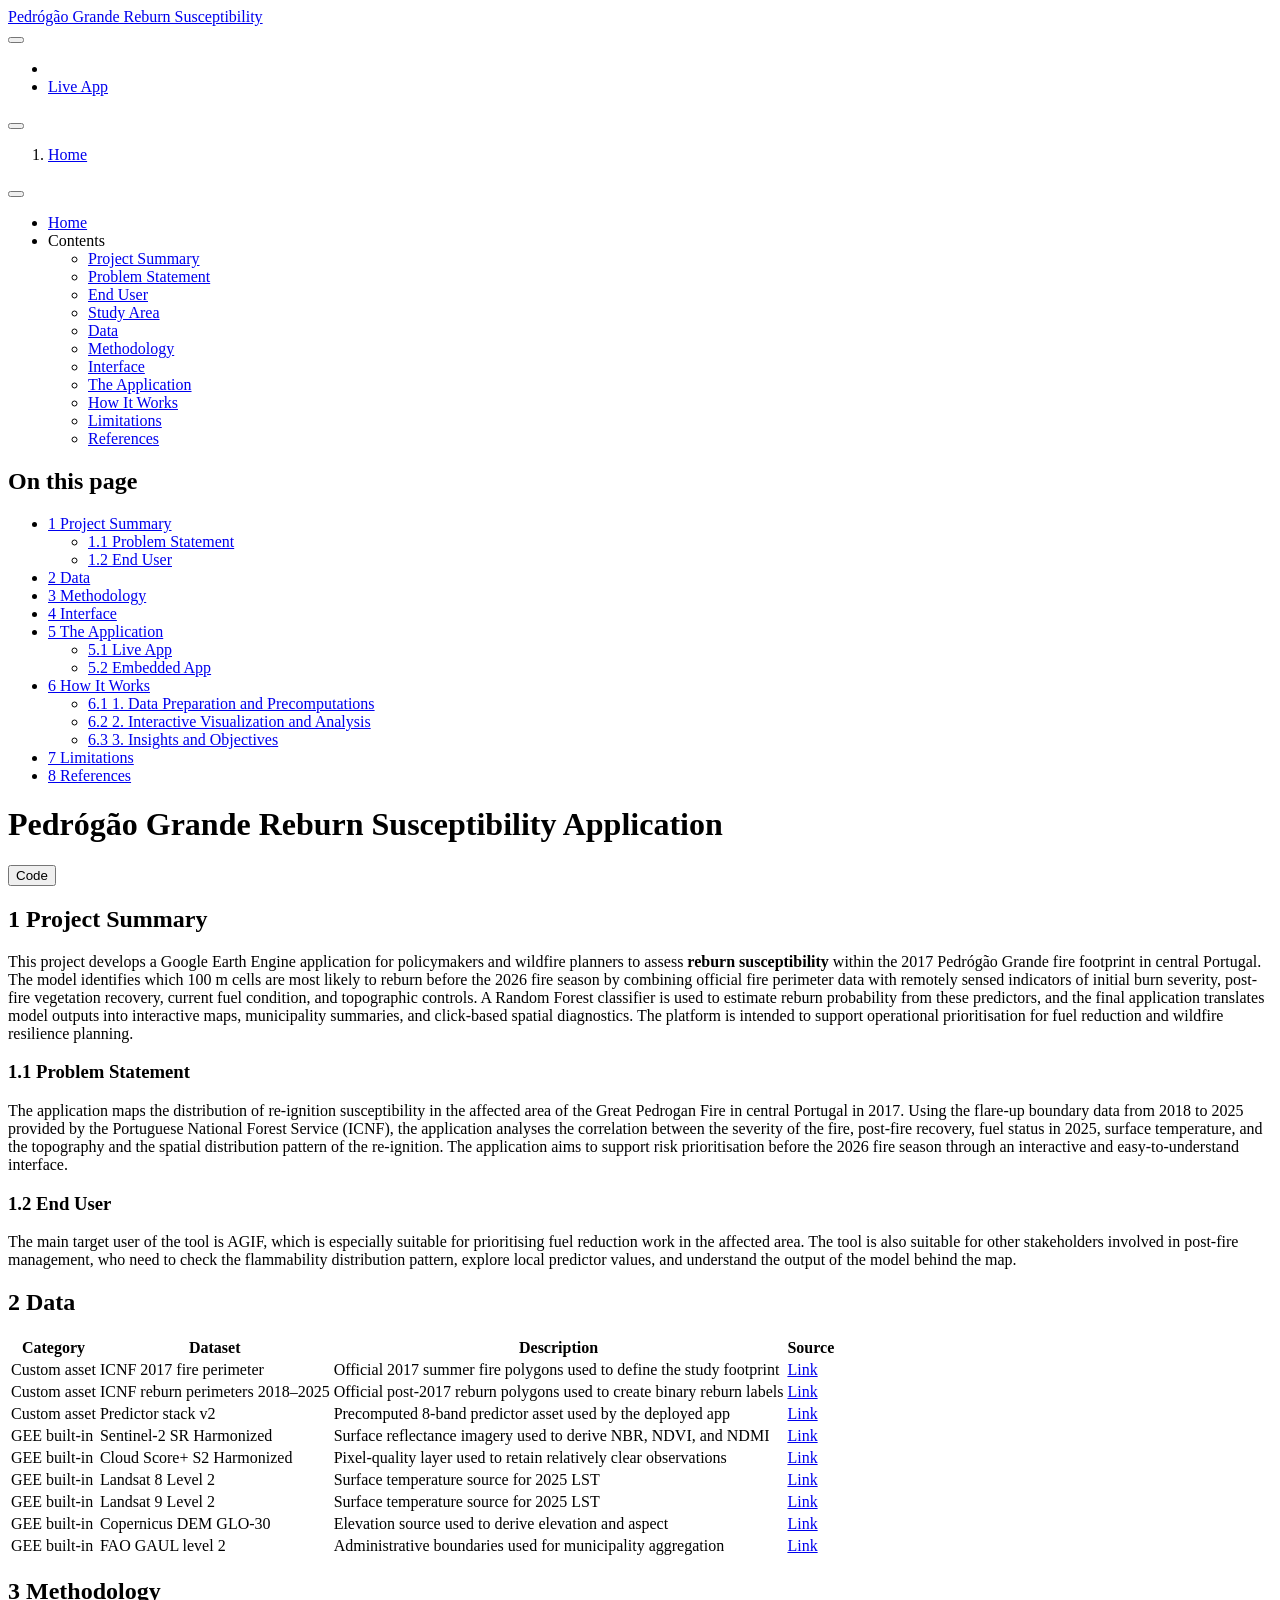
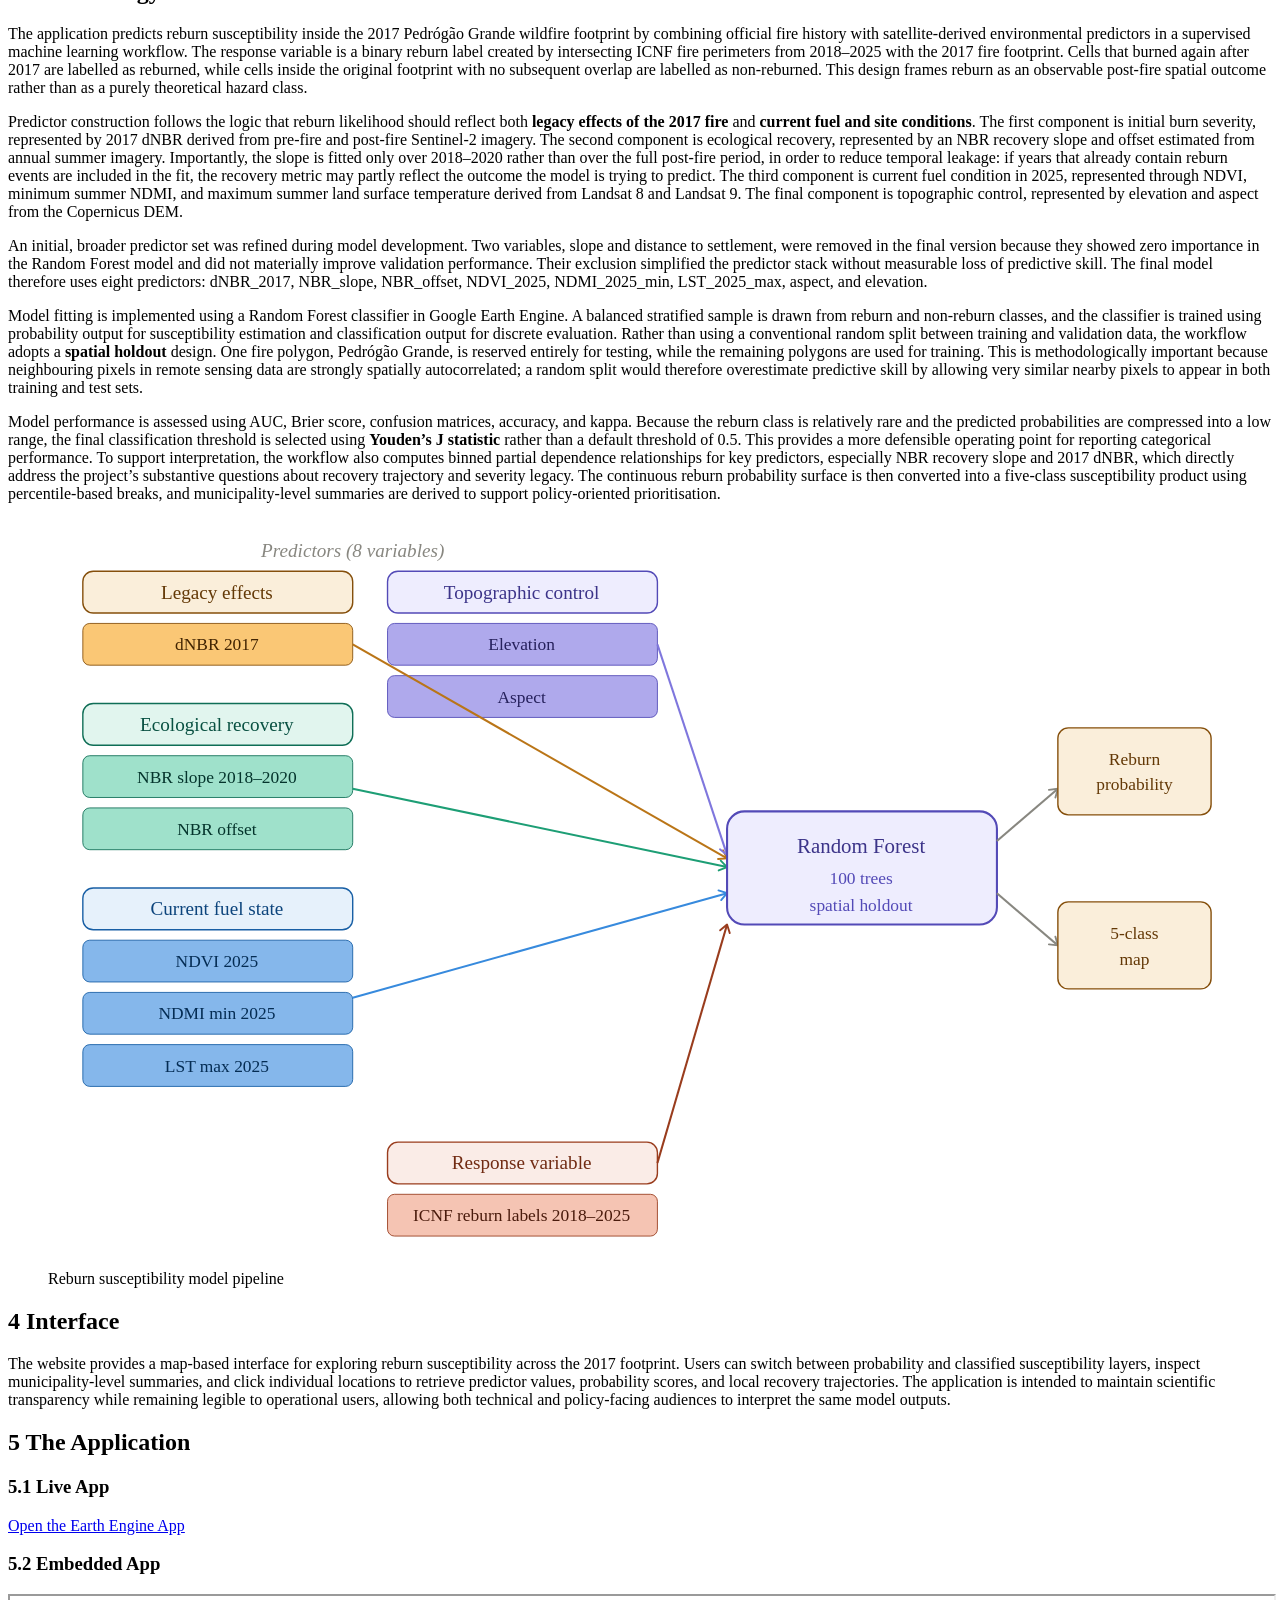
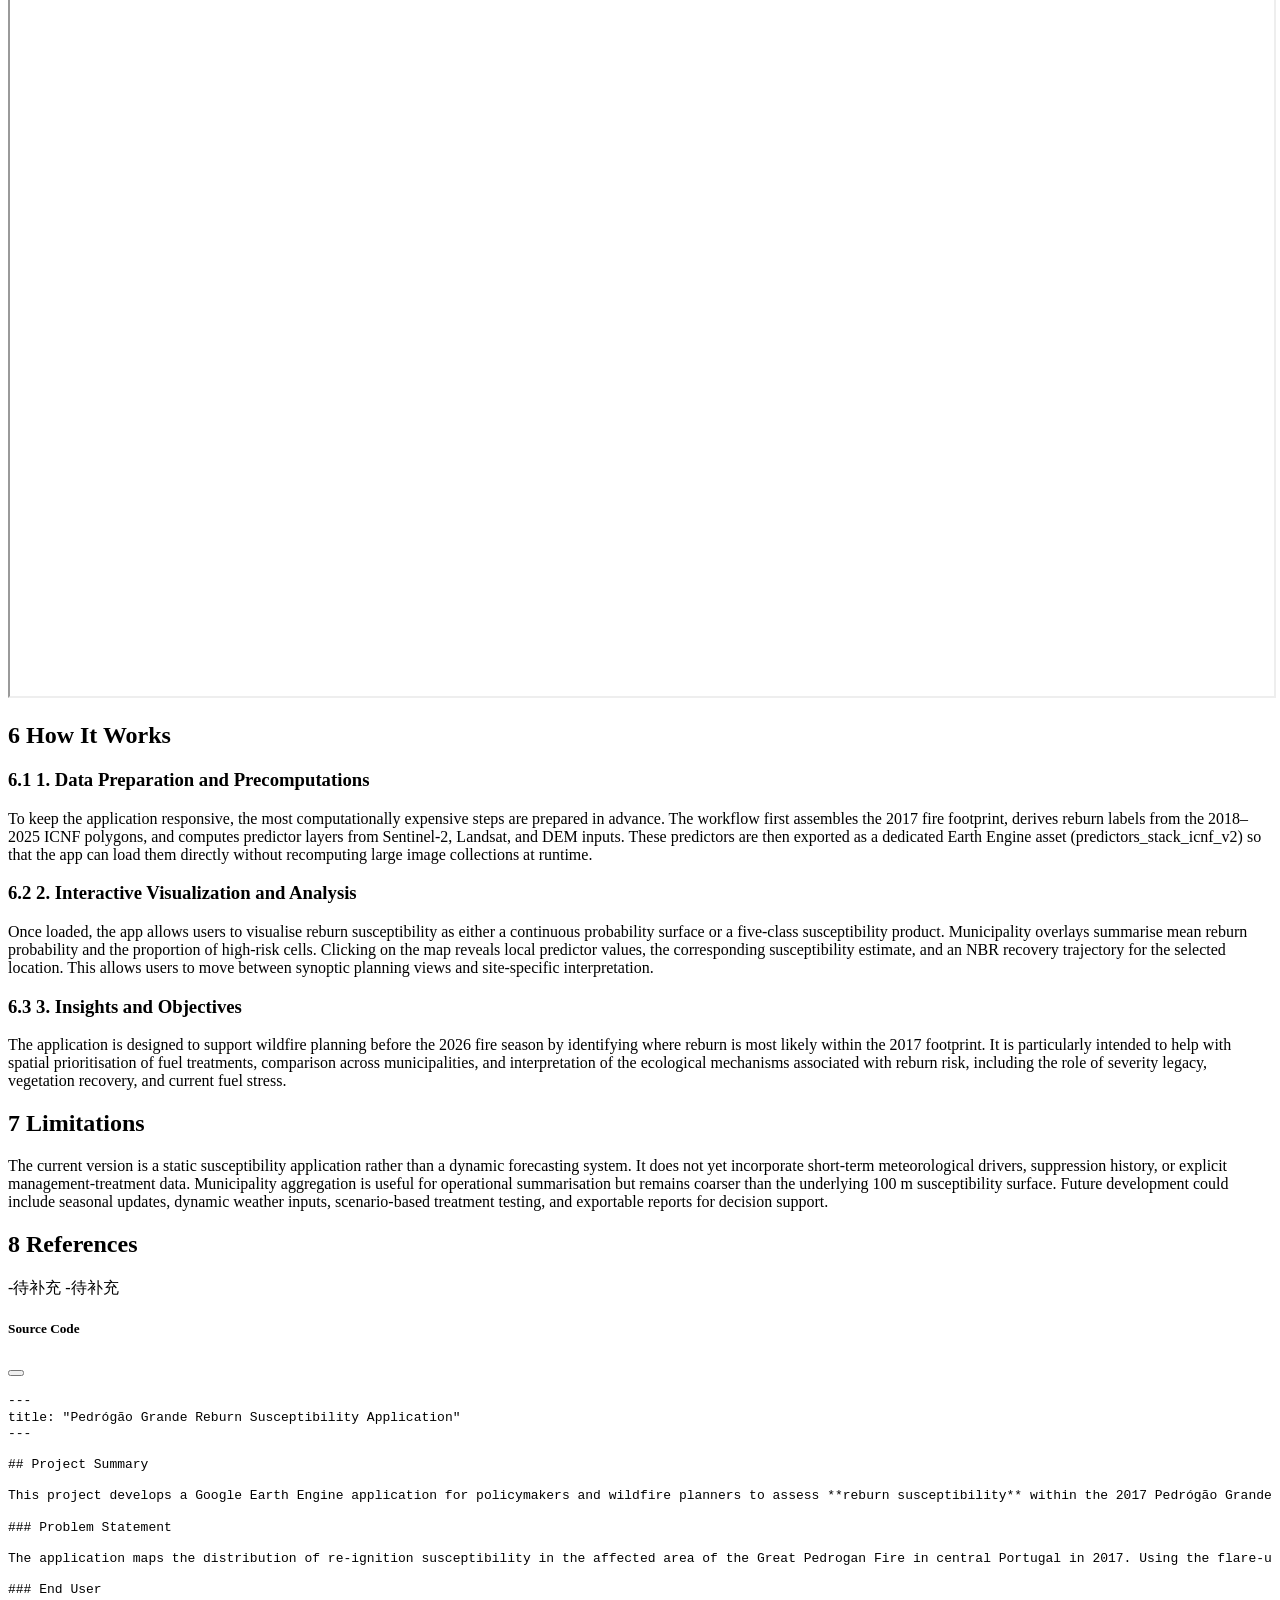
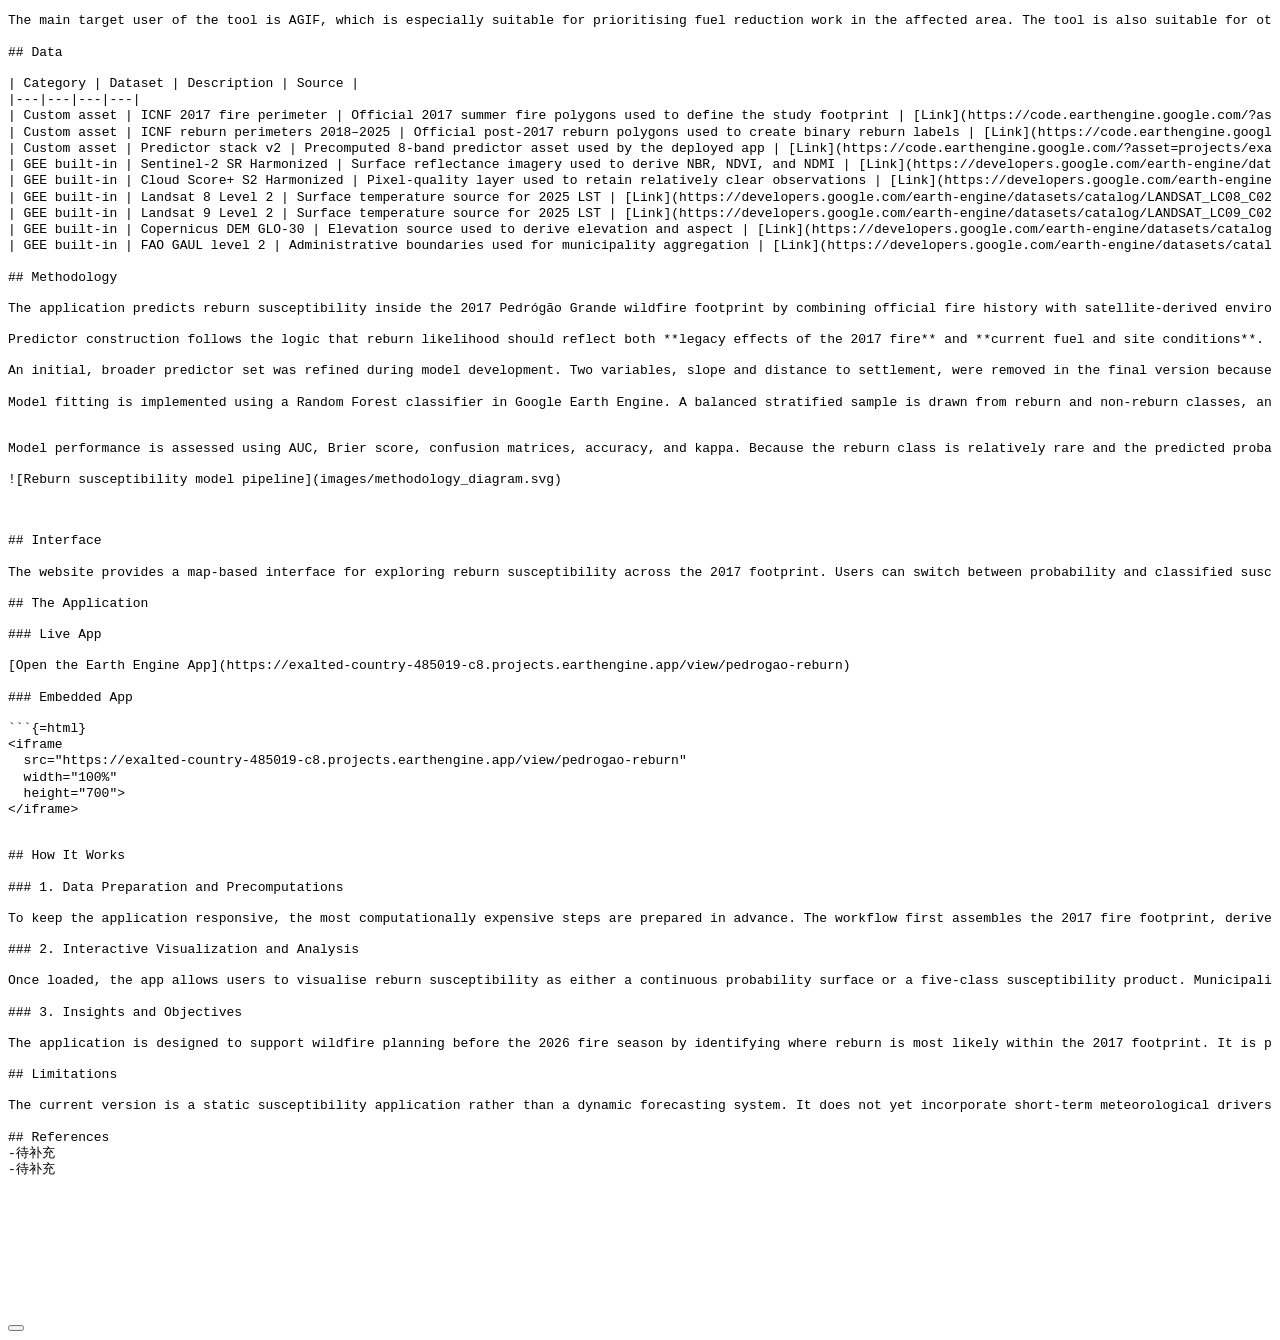
==== docs/index.html @ 5a87b7c8 "add methodology diagram" ====
<!DOCTYPE html>
<html xmlns="http://www.w3.org/1999/xhtml" lang="en" xml:lang="en"><head>

<meta charset="utf-8">
<meta name="generator" content="quarto-1.9.37">

<meta name="viewport" content="width=device-width, initial-scale=1.0, user-scalable=yes">


<title>Pedrógão Grande Reburn Susceptibility Application – Pedrógão Grande Reburn Susceptibility</title>
<style>
/* Default styles provided by pandoc.
** See https://pandoc.org/MANUAL.html#variables-for-html for config info.
*/
code{white-space: pre-wrap;}
span.smallcaps{font-variant: small-caps;}
div.columns{display: flex; gap: min(4vw, 1.5em);}
div.column{flex: auto; overflow-x: auto;}
div.hanging-indent{margin-left: 1.5em; text-indent: -1.5em;}
ul.task-list{list-style: none;}
ul.task-list li input[type="checkbox"] {
  width: 0.8em;
  margin: 0 0.8em 0.2em -1em; /* quarto-specific, see https://github.com/quarto-dev/quarto-cli/issues/4556 */ 
  vertical-align: middle;
}
/* CSS for syntax highlighting */
html { -webkit-text-size-adjust: 100%; }
pre > code.sourceCode { white-space: pre; position: relative; }
pre > code.sourceCode > span { display: inline-block; line-height: 1.25; }
pre > code.sourceCode > span:empty { height: 1.2em; }
.sourceCode { overflow: visible; }
code.sourceCode > span { color: inherit; text-decoration: inherit; }
div.sourceCode { margin: 1em 0; }
pre.sourceCode { margin: 0; }
@media screen {
div.sourceCode { overflow: auto; }
}
@media print {
pre > code.sourceCode { white-space: pre-wrap; }
pre > code.sourceCode > span { text-indent: -5em; padding-left: 5em; }
}
pre.numberSource code
  { counter-reset: source-line 0; }
pre.numberSource code > span
  { position: relative; left: -4em; counter-increment: source-line; }
pre.numberSource code > span > a:first-child::before
  { content: counter(source-line);
    position: relative; left: -1em; text-align: right; vertical-align: baseline;
    border: none; display: inline-block;
    -webkit-touch-callout: none; -webkit-user-select: none;
    -khtml-user-select: none; -moz-user-select: none;
    -ms-user-select: none; user-select: none;
    padding: 0 4px; width: 4em;
  }
pre.numberSource { margin-left: 3em;  padding-left: 4px; }
div.sourceCode
  {   }
@media screen {
pre > code.sourceCode > span > a:first-child::before { text-decoration: underline; }
}
</style>


<script src="site_libs/quarto-nav/quarto-nav.js"></script>
<script src="site_libs/quarto-nav/headroom.min.js"></script>
<script src="site_libs/clipboard/clipboard.min.js"></script>
<script src="site_libs/quarto-search/autocomplete.umd.js"></script>
<script src="site_libs/quarto-search/fuse.min.js"></script>
<script src="site_libs/quarto-search/quarto-search.js"></script>
<meta name="quarto:offset" content="./">
<link href="./favicon.png" rel="icon" type="image/png">
<script src="site_libs/quarto-html/quarto.js" type="module"></script>
<script src="site_libs/quarto-html/tabsets/tabsets.js" type="module"></script>
<script src="site_libs/quarto-html/popper.min.js"></script>
<script src="site_libs/quarto-html/tippy.umd.min.js"></script>
<script src="site_libs/quarto-html/anchor.min.js"></script>
<link href="site_libs/quarto-html/tippy.css" rel="stylesheet">
<link href="site_libs/quarto-html/quarto-syntax-highlighting-7f8f88aac4f3542376d5c11b86a4c14d.css" rel="stylesheet" class="quarto-color-scheme" id="quarto-text-highlighting-styles">
<link href="site_libs/quarto-html/quarto-syntax-highlighting-dark-d0ae9245876894da5ac7e18953ecc5cc.css" rel="stylesheet" class="quarto-color-scheme quarto-color-alternate" id="quarto-text-highlighting-styles">
<link href="site_libs/quarto-html/quarto-syntax-highlighting-7f8f88aac4f3542376d5c11b86a4c14d.css" rel="stylesheet" class="quarto-color-scheme-extra" id="quarto-text-highlighting-styles">
<script src="site_libs/bootstrap/bootstrap.min.js"></script>
<link href="site_libs/bootstrap/bootstrap-icons.css" rel="stylesheet">
<link href="site_libs/bootstrap/bootstrap-7d47cc2339f69c6c953d7d49f0772330.min.css" rel="stylesheet" append-hash="true" class="quarto-color-scheme" id="quarto-bootstrap" data-mode="light">
<link href="site_libs/bootstrap/bootstrap-dark-c14f40d5e45bb8f8ea6c5d6ee40bcddb.min.css" rel="stylesheet" append-hash="true" class="quarto-color-scheme quarto-color-alternate" id="quarto-bootstrap" data-mode="dark">
<link href="site_libs/bootstrap/bootstrap-7d47cc2339f69c6c953d7d49f0772330.min.css" rel="stylesheet" append-hash="true" class="quarto-color-scheme-extra" id="quarto-bootstrap" data-mode="light">
<script id="quarto-search-options" type="application/json">{
  "location": "navbar",
  "copy-button": false,
  "collapse-after": 3,
  "panel-placement": "end",
  "type": "overlay",
  "limit": 50,
  "keyboard-shortcut": [
    "f",
    "/",
    "s"
  ],
  "show-item-context": false,
  "language": {
    "search-no-results-text": "No results",
    "search-matching-documents-text": "matching documents",
    "search-copy-link-title": "Copy link to search",
    "search-hide-matches-text": "Hide additional matches",
    "search-more-match-text": "more match in this document",
    "search-more-matches-text": "more matches in this document",
    "search-clear-button-title": "Clear",
    "search-text-placeholder": "",
    "search-detached-cancel-button-title": "Cancel",
    "search-submit-button-title": "Submit",
    "search-label": "Search"
  }
}</script>
<style>html{ scroll-behavior: smooth; }</style>


<link rel="stylesheet" href="styles.css">
</head>

<body class="nav-sidebar docked nav-fixed quarto-light"><script id="quarto-html-before-body" type="application/javascript">
    const toggleBodyColorMode = (bsSheetEl) => {
      const mode = bsSheetEl.getAttribute("data-mode");
      const bodyEl = window.document.querySelector("body");
      if (mode === "dark") {
        bodyEl.classList.add("quarto-dark");
        bodyEl.classList.remove("quarto-light");
      } else {
        bodyEl.classList.add("quarto-light");
        bodyEl.classList.remove("quarto-dark");
      }
    }
    const toggleBodyColorPrimary = () => {
      const bsSheetEl = window.document.querySelector("link#quarto-bootstrap:not([rel=disabled-stylesheet])");
      if (bsSheetEl) {
        toggleBodyColorMode(bsSheetEl);
      }
    }
    const setColorSchemeToggle = (alternate) => {
      const toggles = window.document.querySelectorAll('.quarto-color-scheme-toggle');
      for (let i=0; i < toggles.length; i++) {
        const toggle = toggles[i];
        if (toggle) {
          if (alternate) {
            toggle.classList.add("alternate");
          } else {
            toggle.classList.remove("alternate");
          }
        }
      }
    };
    const toggleColorMode = (alternate) => {
      // Switch the stylesheets
      const primaryStylesheets = window.document.querySelectorAll('link.quarto-color-scheme:not(.quarto-color-alternate)');
      const alternateStylesheets = window.document.querySelectorAll('link.quarto-color-scheme.quarto-color-alternate');
      manageTransitions('#quarto-margin-sidebar .nav-link', false);
      if (alternate) {
        // note: dark is layered on light, we don't disable primary!
        enableStylesheet(alternateStylesheets);
        for (const sheetNode of alternateStylesheets) {
          if (sheetNode.id === "quarto-bootstrap") {
            toggleBodyColorMode(sheetNode);
          }
        }
      } else {
        disableStylesheet(alternateStylesheets);
        enableStylesheet(primaryStylesheets)
        toggleBodyColorPrimary();
      }
      manageTransitions('#quarto-margin-sidebar .nav-link', true);
      // Switch the toggles
      setColorSchemeToggle(alternate)
      // Hack to workaround the fact that safari doesn't
      // properly recolor the scrollbar when toggling (#1455)
      if (navigator.userAgent.indexOf('Safari') > 0 && navigator.userAgent.indexOf('Chrome') == -1) {
        manageTransitions("body", false);
        window.scrollTo(0, 1);
        setTimeout(() => {
          window.scrollTo(0, 0);
          manageTransitions("body", true);
        }, 40);
      }
    }
    const disableStylesheet = (stylesheets) => {
      for (let i=0; i < stylesheets.length; i++) {
        const stylesheet = stylesheets[i];
        stylesheet.rel = 'disabled-stylesheet';
      }
    }
    const enableStylesheet = (stylesheets) => {
      for (let i=0; i < stylesheets.length; i++) {
        const stylesheet = stylesheets[i];
        if(stylesheet.rel !== 'stylesheet') { // for Chrome, which will still FOUC without this check
          stylesheet.rel = 'stylesheet';
        }
      }
    }
    const manageTransitions = (selector, allowTransitions) => {
      const els = window.document.querySelectorAll(selector);
      for (let i=0; i < els.length; i++) {
        const el = els[i];
        if (allowTransitions) {
          el.classList.remove('notransition');
        } else {
          el.classList.add('notransition');
        }
      }
    }
    const isFileUrl = () => {
      return window.location.protocol === 'file:';
    }
    const hasAlternateSentinel = () => {
      let styleSentinel = getColorSchemeSentinel();
      if (styleSentinel !== null) {
        return styleSentinel === "alternate";
      } else {
        return false;
      }
    }
    const setStyleSentinel = (alternate) => {
      const value = alternate ? "alternate" : "default";
      if (!isFileUrl()) {
        window.localStorage.setItem("quarto-color-scheme", value);
      } else {
        localAlternateSentinel = value;
      }
    }
    const getColorSchemeSentinel = () => {
      if (!isFileUrl()) {
        const storageValue = window.localStorage.getItem("quarto-color-scheme");
        return storageValue != null ? storageValue : localAlternateSentinel;
      } else {
        return localAlternateSentinel;
      }
    }
    const toggleGiscusIfUsed = (isAlternate, darkModeDefault) => {
      const baseTheme = document.querySelector('#giscus-base-theme')?.value ?? 'light';
      const alternateTheme = document.querySelector('#giscus-alt-theme')?.value ?? 'dark';
      let newTheme = '';
      if(authorPrefersDark) {
        newTheme = isAlternate ? baseTheme : alternateTheme;
      } else {
        newTheme = isAlternate ? alternateTheme : baseTheme;
      }
      const changeGiscusTheme = () => {
        // From: https://github.com/giscus/giscus/issues/336
        const sendMessage = (message) => {
          const iframe = document.querySelector('iframe.giscus-frame');
          if (!iframe) return;
          iframe.contentWindow.postMessage({ giscus: message }, 'https://giscus.app');
        }
        sendMessage({
          setConfig: {
            theme: newTheme
          }
        });
      }
      const isGiscussLoaded = window.document.querySelector('iframe.giscus-frame') !== null;
      if (isGiscussLoaded) {
        changeGiscusTheme();
      }
    };
    const authorPrefersDark = false;
    const darkModeDefault = authorPrefersDark;
      document.querySelector('link#quarto-text-highlighting-styles.quarto-color-scheme-extra').rel = 'disabled-stylesheet';
      document.querySelector('link#quarto-bootstrap.quarto-color-scheme-extra').rel = 'disabled-stylesheet';
    let localAlternateSentinel = darkModeDefault ? 'alternate' : 'default';
    // Dark / light mode switch
    window.quartoToggleColorScheme = () => {
      // Read the current dark / light value
      let toAlternate = !hasAlternateSentinel();
      toggleColorMode(toAlternate);
      setStyleSentinel(toAlternate);
      toggleGiscusIfUsed(toAlternate, darkModeDefault);
      window.dispatchEvent(new Event('resize'));
    };
    // Switch to dark mode if need be
    if (hasAlternateSentinel()) {
      toggleColorMode(true);
    } else {
      toggleColorMode(false);
    }
  </script>

<div id="quarto-search-results"></div>
  <header id="quarto-header" class="headroom fixed-top">
    <nav class="navbar navbar-expand-lg " data-bs-theme="dark">
      <div class="navbar-container container-fluid">
      <div class="navbar-brand-container mx-auto">
    <a class="navbar-brand" href="./index.html">
    <span class="navbar-title">Pedrógão Grande Reburn Susceptibility</span>
    </a>
  </div>
            <div id="quarto-search" class="" title="Search"></div>
          <button class="navbar-toggler" type="button" data-bs-toggle="collapse" data-bs-target="#navbarCollapse" aria-controls="navbarCollapse" role="menu" aria-expanded="false" aria-label="Toggle navigation" onclick="if (window.quartoToggleHeadroom) { window.quartoToggleHeadroom(); }">
  <span class="navbar-toggler-icon"></span>
</button>
          <div class="collapse navbar-collapse" id="navbarCollapse">
            <ul class="navbar-nav navbar-nav-scroll ms-auto">
  <li class="nav-item compact">
    <a class="nav-link" href="https://github.com/"> <i class="bi bi-github" role="img">
</i> 
<span class="menu-text"></span></a>
  </li>  
  <li class="nav-item">
    <a class="nav-link" href="https://exalted-country-485019-c8.projects.earthengine.app/view/pedrogao-reburn"> 
<span class="menu-text">Live App</span></a>
  </li>  
</ul>
          </div> <!-- /navcollapse -->
            <div class="quarto-navbar-tools">
  <a href="" class="quarto-color-scheme-toggle quarto-navigation-tool  px-1" onclick="window.quartoToggleColorScheme(); return false;" title="Toggle dark mode"><i class="bi"></i></a>
</div>
      </div> <!-- /container-fluid -->
    </nav>
  <nav class="quarto-secondary-nav">
    <div class="container-fluid d-flex">
      <button type="button" class="quarto-btn-toggle btn" data-bs-toggle="collapse" role="button" data-bs-target=".quarto-sidebar-collapse-item" aria-controls="quarto-sidebar" aria-expanded="false" aria-label="Toggle sidebar navigation" onclick="if (window.quartoToggleHeadroom) { window.quartoToggleHeadroom(); }">
        <i class="bi bi-layout-text-sidebar-reverse"></i>
      </button>
        <nav class="quarto-page-breadcrumbs" aria-label="breadcrumb"><ol class="breadcrumb"><li class="breadcrumb-item"><a href="./index.html">Home</a></li></ol></nav>
        <a class="flex-grow-1" role="navigation" data-bs-toggle="collapse" data-bs-target=".quarto-sidebar-collapse-item" aria-controls="quarto-sidebar" aria-expanded="false" aria-label="Toggle sidebar navigation" onclick="if (window.quartoToggleHeadroom) { window.quartoToggleHeadroom(); }">      
        </a>
      <button type="button" class="btn quarto-search-button" aria-label="Search" onclick="window.quartoOpenSearch();">
        <i class="bi bi-search"></i>
      </button>
    </div>
  </nav>
</header>
<!-- content -->
<div id="quarto-content" class="quarto-container page-columns page-rows-contents page-layout-full page-navbar">
<!-- sidebar -->
  <nav id="quarto-sidebar" class="sidebar collapse collapse-horizontal quarto-sidebar-collapse-item sidebar-navigation docked overflow-auto">
        <div class="mt-2 flex-shrink-0 align-items-center">
        <div class="sidebar-search">
        <div id="quarto-search" class="" title="Search"></div>
        </div>
        </div>
    <div class="sidebar-menu-container"> 
    <ul class="list-unstyled mt-1">
        <li class="sidebar-item">
  <div class="sidebar-item-container"> 
  <a href="./index.html" class="sidebar-item-text sidebar-link active">
 <span class="menu-text">Home</span></a>
  </div>
</li>
        <li class="sidebar-item sidebar-item-section">
      <div class="sidebar-item-container"> 
            <a class="sidebar-item-text sidebar-link text-start" data-bs-toggle="collapse" data-bs-target="#quarto-sidebar-section-1" role="navigation" aria-expanded="true">
 <span class="menu-text">Contents</span></a>
          <a class="sidebar-item-toggle text-start" data-bs-toggle="collapse" data-bs-target="#quarto-sidebar-section-1" role="navigation" aria-expanded="true" aria-label="Toggle section">
            <i class="bi bi-chevron-right ms-2"></i>
          </a> 
      </div>
      <ul id="quarto-sidebar-section-1" class="collapse list-unstyled sidebar-section depth1 show">  
          <li class="sidebar-item">
  <div class="sidebar-item-container"> 
  <a href="./index.html#project-summary" class="sidebar-item-text sidebar-link">
 <span class="menu-text">Project Summary</span></a>
  </div>
</li>
          <li class="sidebar-item">
  <div class="sidebar-item-container"> 
  <a href="./index.html#problem-statement" class="sidebar-item-text sidebar-link">
 <span class="menu-text">Problem Statement</span></a>
  </div>
</li>
          <li class="sidebar-item">
  <div class="sidebar-item-container"> 
  <a href="./index.html#end-user" class="sidebar-item-text sidebar-link">
 <span class="menu-text">End User</span></a>
  </div>
</li>
          <li class="sidebar-item">
  <div class="sidebar-item-container"> 
  <a href="./index.html#study-area" class="sidebar-item-text sidebar-link">
 <span class="menu-text">Study Area</span></a>
  </div>
</li>
          <li class="sidebar-item">
  <div class="sidebar-item-container"> 
  <a href="./index.html#data" class="sidebar-item-text sidebar-link">
 <span class="menu-text">Data</span></a>
  </div>
</li>
          <li class="sidebar-item">
  <div class="sidebar-item-container"> 
  <a href="./index.html#methodology" class="sidebar-item-text sidebar-link">
 <span class="menu-text">Methodology</span></a>
  </div>
</li>
          <li class="sidebar-item">
  <div class="sidebar-item-container"> 
  <a href="./index.html#interface" class="sidebar-item-text sidebar-link">
 <span class="menu-text">Interface</span></a>
  </div>
</li>
          <li class="sidebar-item">
  <div class="sidebar-item-container"> 
  <a href="./index.html#the-application" class="sidebar-item-text sidebar-link">
 <span class="menu-text">The Application</span></a>
  </div>
</li>
          <li class="sidebar-item">
  <div class="sidebar-item-container"> 
  <a href="./index.html#how-it-works" class="sidebar-item-text sidebar-link">
 <span class="menu-text">How It Works</span></a>
  </div>
</li>
          <li class="sidebar-item">
  <div class="sidebar-item-container"> 
  <a href="./index.html#limitations-and-future-development" class="sidebar-item-text sidebar-link">
 <span class="menu-text">Limitations</span></a>
  </div>
</li>
          <li class="sidebar-item">
  <div class="sidebar-item-container"> 
  <a href="./index.html#references" class="sidebar-item-text sidebar-link">
 <span class="menu-text">References</span></a>
  </div>
</li>
      </ul>
  </li>
    </ul>
    </div>
</nav>
<div id="quarto-sidebar-glass" class="quarto-sidebar-collapse-item" data-bs-toggle="collapse" data-bs-target=".quarto-sidebar-collapse-item"></div>
<!-- margin-sidebar -->
    <div id="quarto-margin-sidebar" class="sidebar margin-sidebar">
        <nav id="TOC" role="doc-toc" class="toc-active">
    <h2 id="toc-title">On this page</h2>
   
  <ul>
  <li><a href="#project-summary" id="toc-project-summary" class="nav-link active" data-scroll-target="#project-summary"><span class="header-section-number">1</span> Project Summary</a>
  <ul>
  <li><a href="#problem-statement" id="toc-problem-statement" class="nav-link" data-scroll-target="#problem-statement"><span class="header-section-number">1.1</span> Problem Statement</a></li>
  <li><a href="#end-user" id="toc-end-user" class="nav-link" data-scroll-target="#end-user"><span class="header-section-number">1.2</span> End User</a></li>
  </ul></li>
  <li><a href="#data" id="toc-data" class="nav-link" data-scroll-target="#data"><span class="header-section-number">2</span> Data</a></li>
  <li><a href="#methodology" id="toc-methodology" class="nav-link" data-scroll-target="#methodology"><span class="header-section-number">3</span> Methodology</a></li>
  <li><a href="#interface" id="toc-interface" class="nav-link" data-scroll-target="#interface"><span class="header-section-number">4</span> Interface</a></li>
  <li><a href="#the-application" id="toc-the-application" class="nav-link" data-scroll-target="#the-application"><span class="header-section-number">5</span> The Application</a>
  <ul>
  <li><a href="#live-app" id="toc-live-app" class="nav-link" data-scroll-target="#live-app"><span class="header-section-number">5.1</span> Live App</a></li>
  <li><a href="#embedded-app" id="toc-embedded-app" class="nav-link" data-scroll-target="#embedded-app"><span class="header-section-number">5.2</span> Embedded App</a></li>
  </ul></li>
  <li><a href="#how-it-works" id="toc-how-it-works" class="nav-link" data-scroll-target="#how-it-works"><span class="header-section-number">6</span> How It Works</a>
  <ul>
  <li><a href="#data-preparation-and-precomputations" id="toc-data-preparation-and-precomputations" class="nav-link" data-scroll-target="#data-preparation-and-precomputations"><span class="header-section-number">6.1</span> 1. Data Preparation and Precomputations</a></li>
  <li><a href="#interactive-visualization-and-analysis" id="toc-interactive-visualization-and-analysis" class="nav-link" data-scroll-target="#interactive-visualization-and-analysis"><span class="header-section-number">6.2</span> 2. Interactive Visualization and Analysis</a></li>
  <li><a href="#insights-and-objectives" id="toc-insights-and-objectives" class="nav-link" data-scroll-target="#insights-and-objectives"><span class="header-section-number">6.3</span> 3. Insights and Objectives</a></li>
  </ul></li>
  <li><a href="#limitations" id="toc-limitations" class="nav-link" data-scroll-target="#limitations"><span class="header-section-number">7</span> Limitations</a></li>
  <li><a href="#references" id="toc-references" class="nav-link" data-scroll-target="#references"><span class="header-section-number">8</span> References</a></li>
  </ul>
</nav>
    </div>
<!-- main -->
<main class="content column-body" id="quarto-document-content">


<header id="title-block-header" class="quarto-title-block default">
<div class="quarto-title">
<div class="quarto-title-block"><div><h1 class="title">Pedrógão Grande Reburn Susceptibility Application</h1><button type="button" class="btn code-tools-button" id="quarto-code-tools-source"><i class="bi"></i> Code</button></div></div>
</div>



<div class="quarto-title-meta column-body">

    
  
    
  </div>
  


</header>


<section id="project-summary" class="level2" data-number="1">
<h2 data-number="1" class="anchored" data-anchor-id="project-summary"><span class="header-section-number">1</span> Project Summary</h2>
<p>This project develops a Google Earth Engine application for policymakers and wildfire planners to assess <strong>reburn susceptibility</strong> within the 2017 Pedrógão Grande fire footprint in central Portugal. The model identifies which 100 m cells are most likely to reburn before the 2026 fire season by combining official fire perimeter data with remotely sensed indicators of initial burn severity, post-fire vegetation recovery, current fuel condition, and topographic controls. A Random Forest classifier is used to estimate reburn probability from these predictors, and the final application translates model outputs into interactive maps, municipality summaries, and click-based spatial diagnostics. The platform is intended to support operational prioritisation for fuel reduction and wildfire resilience planning.</p>
<section id="problem-statement" class="level3" data-number="1.1">
<h3 data-number="1.1" class="anchored" data-anchor-id="problem-statement"><span class="header-section-number">1.1</span> Problem Statement</h3>
<p>The application maps the distribution of re-ignition susceptibility in the affected area of the Great Pedrogan Fire in central Portugal in 2017. Using the flare-up boundary data from 2018 to 2025 provided by the Portuguese National Forest Service (ICNF), the application analyses the correlation between the severity of the fire, post-fire recovery, fuel status in 2025, surface temperature, and the topography and the spatial distribution pattern of the re-ignition. The application aims to support risk prioritisation before the 2026 fire season through an interactive and easy-to-understand interface.</p>
</section>
<section id="end-user" class="level3" data-number="1.2">
<h3 data-number="1.2" class="anchored" data-anchor-id="end-user"><span class="header-section-number">1.2</span> End User</h3>
<p>The main target user of the tool is AGIF, which is especially suitable for prioritising fuel reduction work in the affected area. The tool is also suitable for other stakeholders involved in post-fire management, who need to check the flammability distribution pattern, explore local predictor values, and understand the output of the model behind the map.</p>
</section>
</section>
<section id="data" class="level2" data-number="2">
<h2 data-number="2" class="anchored" data-anchor-id="data"><span class="header-section-number">2</span> Data</h2>
<table class="caption-top table">
<thead>
<tr class="header">
<th>Category</th>
<th>Dataset</th>
<th>Description</th>
<th>Source</th>
</tr>
</thead>
<tbody>
<tr class="odd">
<td>Custom asset</td>
<td>ICNF 2017 fire perimeter</td>
<td>Official 2017 summer fire polygons used to define the study footprint</td>
<td><a href="https://code.earthengine.google.com/?asset=projects/exalted-country-485019-c8/assets/icnf_2017_centre">Link</a></td>
</tr>
<tr class="even">
<td>Custom asset</td>
<td>ICNF reburn perimeters 2018–2025</td>
<td>Official post-2017 reburn polygons used to create binary reburn labels</td>
<td><a href="https://code.earthengine.google.com/?asset=projects/exalted-country-485019-c8/assets/icnf_reburns_2018_2025">Link</a></td>
</tr>
<tr class="odd">
<td>Custom asset</td>
<td>Predictor stack v2</td>
<td>Precomputed 8-band predictor asset used by the deployed app</td>
<td><a href="https://code.earthengine.google.com/?asset=projects/exalted-country-485019-c8/assets/predictors_stack_icnf_v2">Link</a></td>
</tr>
<tr class="even">
<td>GEE built-in</td>
<td>Sentinel-2 SR Harmonized</td>
<td>Surface reflectance imagery used to derive NBR, NDVI, and NDMI</td>
<td><a href="https://developers.google.com/earth-engine/datasets/catalog/COPERNICUS_S2_SR_HARMONIZED">Link</a></td>
</tr>
<tr class="odd">
<td>GEE built-in</td>
<td>Cloud Score+ S2 Harmonized</td>
<td>Pixel-quality layer used to retain relatively clear observations</td>
<td><a href="https://developers.google.com/earth-engine/datasets/catalog/GOOGLE_CLOUD_SCORE_PLUS_V1_S2_HARMONIZED">Link</a></td>
</tr>
<tr class="even">
<td>GEE built-in</td>
<td>Landsat 8 Level 2</td>
<td>Surface temperature source for 2025 LST</td>
<td><a href="https://developers.google.com/earth-engine/datasets/catalog/LANDSAT_LC08_C02_T1_L2">Link</a></td>
</tr>
<tr class="odd">
<td>GEE built-in</td>
<td>Landsat 9 Level 2</td>
<td>Surface temperature source for 2025 LST</td>
<td><a href="https://developers.google.com/earth-engine/datasets/catalog/LANDSAT_LC09_C02_T1_L2">Link</a></td>
</tr>
<tr class="even">
<td>GEE built-in</td>
<td>Copernicus DEM GLO-30</td>
<td>Elevation source used to derive elevation and aspect</td>
<td><a href="https://developers.google.com/earth-engine/datasets/catalog/COPERNICUS_DEM_GLO30">Link</a></td>
</tr>
<tr class="odd">
<td>GEE built-in</td>
<td>FAO GAUL level 2</td>
<td>Administrative boundaries used for municipality aggregation</td>
<td><a href="https://developers.google.com/earth-engine/datasets/catalog/FAO_GAUL_2015_level2">Link</a></td>
</tr>
</tbody>
</table>
</section>
<section id="methodology" class="level2" data-number="3">
<h2 data-number="3" class="anchored" data-anchor-id="methodology"><span class="header-section-number">3</span> Methodology</h2>
<p>The application predicts reburn susceptibility inside the 2017 Pedrógão Grande wildfire footprint by combining official fire history with satellite-derived environmental predictors in a supervised machine learning workflow. The response variable is a binary reburn label created by intersecting ICNF fire perimeters from 2018–2025 with the 2017 fire footprint. Cells that burned again after 2017 are labelled as reburned, while cells inside the original footprint with no subsequent overlap are labelled as non-reburned. This design frames reburn as an observable post-fire spatial outcome rather than as a purely theoretical hazard class.</p>
<p>Predictor construction follows the logic that reburn likelihood should reflect both <strong>legacy effects of the 2017 fire</strong> and <strong>current fuel and site conditions</strong>. The first component is initial burn severity, represented by 2017 dNBR derived from pre-fire and post-fire Sentinel-2 imagery. The second component is ecological recovery, represented by an NBR recovery slope and offset estimated from annual summer imagery. Importantly, the slope is fitted only over 2018–2020 rather than over the full post-fire period, in order to reduce temporal leakage: if years that already contain reburn events are included in the fit, the recovery metric may partly reflect the outcome the model is trying to predict. The third component is current fuel condition in 2025, represented through NDVI, minimum summer NDMI, and maximum summer land surface temperature derived from Landsat 8 and Landsat 9. The final component is topographic control, represented by elevation and aspect from the Copernicus DEM.</p>
<p>An initial, broader predictor set was refined during model development. Two variables, slope and distance to settlement, were removed in the final version because they showed zero importance in the Random Forest model and did not materially improve validation performance. Their exclusion simplified the predictor stack without measurable loss of predictive skill. The final model therefore uses eight predictors: dNBR_2017, NBR_slope, NBR_offset, NDVI_2025, NDMI_2025_min, LST_2025_max, aspect, and elevation.</p>
<p>Model fitting is implemented using a Random Forest classifier in Google Earth Engine. A balanced stratified sample is drawn from reburn and non-reburn classes, and the classifier is trained using probability output for susceptibility estimation and classification output for discrete evaluation. Rather than using a conventional random split between training and validation data, the workflow adopts a <strong>spatial holdout</strong> design. One fire polygon, Pedrógão Grande, is reserved entirely for testing, while the remaining polygons are used for training. This is methodologically important because neighbouring pixels in remote sensing data are strongly spatially autocorrelated; a random split would therefore overestimate predictive skill by allowing very similar nearby pixels to appear in both training and test sets.</p>
<p>Model performance is assessed using AUC, Brier score, confusion matrices, accuracy, and kappa. Because the reburn class is relatively rare and the predicted probabilities are compressed into a low range, the final classification threshold is selected using <strong>Youden’s J statistic</strong> rather than a default threshold of 0.5. This provides a more defensible operating point for reporting categorical performance. To support interpretation, the workflow also computes binned partial dependence relationships for key predictors, especially NBR recovery slope and 2017 dNBR, which directly address the project’s substantive questions about recovery trajectory and severity legacy. The continuous reburn probability surface is then converted into a five-class susceptibility product using percentile-based breaks, and municipality-level summaries are derived to support policy-oriented prioritisation.</p>
<div class="quarto-figure quarto-figure-center">
<figure class="figure">
<p><img src="images/methodology_diagram.svg" class="img-fluid figure-img"></p>
<figcaption>Reburn susceptibility model pipeline</figcaption>
</figure>
</div>
</section>
<section id="interface" class="level2" data-number="4">
<h2 data-number="4" class="anchored" data-anchor-id="interface"><span class="header-section-number">4</span> Interface</h2>
<p>The website provides a map-based interface for exploring reburn susceptibility across the 2017 footprint. Users can switch between probability and classified susceptibility layers, inspect municipality-level summaries, and click individual locations to retrieve predictor values, probability scores, and local recovery trajectories. The application is intended to maintain scientific transparency while remaining legible to operational users, allowing both technical and policy-facing audiences to interpret the same model outputs.</p>
</section>
<section id="the-application" class="level2" data-number="5">
<h2 data-number="5" class="anchored" data-anchor-id="the-application"><span class="header-section-number">5</span> The Application</h2>
<section id="live-app" class="level3" data-number="5.1">
<h3 data-number="5.1" class="anchored" data-anchor-id="live-app"><span class="header-section-number">5.1</span> Live App</h3>
<p><a href="https://exalted-country-485019-c8.projects.earthengine.app/view/pedrogao-reburn">Open the Earth Engine App</a></p>
</section>
<section id="embedded-app" class="level3" data-number="5.2">
<h3 data-number="5.2" class="anchored" data-anchor-id="embedded-app"><span class="header-section-number">5.2</span> Embedded App</h3>
<iframe src="https://exalted-country-485019-c8.projects.earthengine.app/view/pedrogao-reburn" width="100%" height="700">
</iframe>
</section>
</section>
<section id="how-it-works" class="level2" data-number="6">
<h2 data-number="6" class="anchored" data-anchor-id="how-it-works"><span class="header-section-number">6</span> How It Works</h2>
<section id="data-preparation-and-precomputations" class="level3" data-number="6.1">
<h3 data-number="6.1" class="anchored" data-anchor-id="data-preparation-and-precomputations"><span class="header-section-number">6.1</span> 1. Data Preparation and Precomputations</h3>
<p>To keep the application responsive, the most computationally expensive steps are prepared in advance. The workflow first assembles the 2017 fire footprint, derives reburn labels from the 2018–2025 ICNF polygons, and computes predictor layers from Sentinel-2, Landsat, and DEM inputs. These predictors are then exported as a dedicated Earth Engine asset (predictors_stack_icnf_v2) so that the app can load them directly without recomputing large image collections at runtime.</p>
</section>
<section id="interactive-visualization-and-analysis" class="level3" data-number="6.2">
<h3 data-number="6.2" class="anchored" data-anchor-id="interactive-visualization-and-analysis"><span class="header-section-number">6.2</span> 2. Interactive Visualization and Analysis</h3>
<p>Once loaded, the app allows users to visualise reburn susceptibility as either a continuous probability surface or a five-class susceptibility product. Municipality overlays summarise mean reburn probability and the proportion of high-risk cells. Clicking on the map reveals local predictor values, the corresponding susceptibility estimate, and an NBR recovery trajectory for the selected location. This allows users to move between synoptic planning views and site-specific interpretation.</p>
</section>
<section id="insights-and-objectives" class="level3" data-number="6.3">
<h3 data-number="6.3" class="anchored" data-anchor-id="insights-and-objectives"><span class="header-section-number">6.3</span> 3. Insights and Objectives</h3>
<p>The application is designed to support wildfire planning before the 2026 fire season by identifying where reburn is most likely within the 2017 footprint. It is particularly intended to help with spatial prioritisation of fuel treatments, comparison across municipalities, and interpretation of the ecological mechanisms associated with reburn risk, including the role of severity legacy, vegetation recovery, and current fuel stress.</p>
</section>
</section>
<section id="limitations" class="level2" data-number="7">
<h2 data-number="7" class="anchored" data-anchor-id="limitations"><span class="header-section-number">7</span> Limitations</h2>
<p>The current version is a static susceptibility application rather than a dynamic forecasting system. It does not yet incorporate short-term meteorological drivers, suppression history, or explicit management-treatment data. Municipality aggregation is useful for operational summarisation but remains coarser than the underlying 100 m susceptibility surface. Future development could include seasonal updates, dynamic weather inputs, scenario-based treatment testing, and exportable reports for decision support.</p>
</section>
<section id="references" class="level2" data-number="8">
<h2 data-number="8" class="anchored" data-anchor-id="references"><span class="header-section-number">8</span> References</h2>
<p>-待补充 -待补充</p>


<!-- -->

</section>

</main> <!-- /main -->
<script id="quarto-html-after-body" type="application/javascript">
  window.document.addEventListener("DOMContentLoaded", function (event) {
    // Ensure there is a toggle, if there isn't float one in the top right
    if (window.document.querySelector('.quarto-color-scheme-toggle') === null) {
      const a = window.document.createElement('a');
      a.classList.add('top-right');
      a.classList.add('quarto-color-scheme-toggle');
      a.href = "";
      a.onclick = function() { try { window.quartoToggleColorScheme(); } catch {} return false; };
      const i = window.document.createElement("i");
      i.classList.add('bi');
      a.appendChild(i);
      window.document.body.appendChild(a);
    }
    setColorSchemeToggle(hasAlternateSentinel())
    const icon = "";
    const anchorJS = new window.AnchorJS();
    anchorJS.options = {
      placement: 'right',
      icon: icon
    };
    anchorJS.add('.anchored');
    const isCodeAnnotation = (el) => {
      for (const clz of el.classList) {
        if (clz.startsWith('code-annotation-')) {                     
          return true;
        }
      }
      return false;
    }
    const onCopySuccess = function(e) {
      // button target
      const button = e.trigger;
      // don't keep focus
      button.blur();
      // flash "checked"
      button.classList.add('code-copy-button-checked');
      var currentTitle = button.getAttribute("title");
      button.setAttribute("title", "Copied!");
      let tooltip;
      if (window.bootstrap) {
        button.setAttribute("data-bs-toggle", "tooltip");
        button.setAttribute("data-bs-placement", "left");
        button.setAttribute("data-bs-title", "Copied!");
        tooltip = new bootstrap.Tooltip(button, 
          { trigger: "manual", 
            customClass: "code-copy-button-tooltip",
            offset: [0, -8]});
        tooltip.show();    
      }
      setTimeout(function() {
        if (tooltip) {
          tooltip.hide();
          button.removeAttribute("data-bs-title");
          button.removeAttribute("data-bs-toggle");
          button.removeAttribute("data-bs-placement");
        }
        button.setAttribute("title", currentTitle);
        button.classList.remove('code-copy-button-checked');
      }, 1000);
      // clear code selection
      e.clearSelection();
    }
    const getTextToCopy = function(trigger) {
      const outerScaffold = trigger.parentElement.cloneNode(true);
      const codeEl = outerScaffold.querySelector('code');
      for (const childEl of codeEl.children) {
        if (isCodeAnnotation(childEl)) {
          childEl.remove();
        }
      }
      return codeEl.innerText;
    }
    const clipboard = new window.ClipboardJS('.code-copy-button:not([data-in-quarto-modal])', {
      text: getTextToCopy
    });
    clipboard.on('success', onCopySuccess);
    if (window.document.getElementById('quarto-embedded-source-code-modal')) {
      const clipboardModal = new window.ClipboardJS('.code-copy-button[data-in-quarto-modal]', {
        text: getTextToCopy,
        container: window.document.getElementById('quarto-embedded-source-code-modal')
      });
      clipboardModal.on('success', onCopySuccess);
    }
    const viewSource = window.document.getElementById('quarto-view-source') ||
                       window.document.getElementById('quarto-code-tools-source');
    if (viewSource) {
      const sourceUrl = viewSource.getAttribute("data-quarto-source-url");
      viewSource.addEventListener("click", function(e) {
        if (sourceUrl) {
          // rstudio viewer pane
          if (/\bcapabilities=\b/.test(window.location)) {
            window.open(sourceUrl);
          } else {
            window.location.href = sourceUrl;
          }
        } else {
          const modal = new bootstrap.Modal(document.getElementById('quarto-embedded-source-code-modal'));
          modal.show();
        }
        return false;
      });
    }
    function toggleCodeHandler(show) {
      return function(e) {
        const detailsSrc = window.document.querySelectorAll(".cell > details > .sourceCode");
        for (let i=0; i<detailsSrc.length; i++) {
          const details = detailsSrc[i].parentElement;
          if (show) {
            details.open = true;
          } else {
            details.removeAttribute("open");
          }
        }
        const cellCodeDivs = window.document.querySelectorAll(".cell > .sourceCode");
        const fromCls = show ? "hidden" : "unhidden";
        const toCls = show ? "unhidden" : "hidden";
        for (let i=0; i<cellCodeDivs.length; i++) {
          const codeDiv = cellCodeDivs[i];
          if (codeDiv.classList.contains(fromCls)) {
            codeDiv.classList.remove(fromCls);
            codeDiv.classList.add(toCls);
          } 
        }
        return false;
      }
    }
    const hideAllCode = window.document.getElementById("quarto-hide-all-code");
    if (hideAllCode) {
      hideAllCode.addEventListener("click", toggleCodeHandler(false));
    }
    const showAllCode = window.document.getElementById("quarto-show-all-code");
    if (showAllCode) {
      showAllCode.addEventListener("click", toggleCodeHandler(true));
    }
      var localhostRegex = new RegExp(/^(?:http|https):\/\/localhost\:?[0-9]*\//);
      var mailtoRegex = new RegExp(/^mailto:/);
        var filterRegex = new RegExp('/' + window.location.host + '/');
      var isInternal = (href) => {
          return filterRegex.test(href) || localhostRegex.test(href) || mailtoRegex.test(href);
      }
      // Inspect non-navigation links and adorn them if external
     var links = window.document.querySelectorAll('a[href]:not(.nav-link):not(.navbar-brand):not(.toc-action):not(.sidebar-link):not(.sidebar-item-toggle):not(.pagination-link):not(.no-external):not([aria-hidden]):not(.dropdown-item):not(.quarto-navigation-tool):not(.about-link)');
      for (var i=0; i<links.length; i++) {
        const link = links[i];
        if (!isInternal(link.href)) {
          // undo the damage that might have been done by quarto-nav.js in the case of
          // links that we want to consider external
          if (link.dataset.originalHref !== undefined) {
            link.href = link.dataset.originalHref;
          }
            // target, if specified
            link.setAttribute("target", "_blank");
            if (link.getAttribute("rel") === null) {
              link.setAttribute("rel", "noopener");
            }
        }
      }
    function tippyHover(el, contentFn, onTriggerFn, onUntriggerFn) {
      const config = {
        allowHTML: true,
        maxWidth: 500,
        delay: 100,
        arrow: false,
        appendTo: function(el) {
            return el.parentElement;
        },
        interactive: true,
        interactiveBorder: 10,
        theme: 'quarto',
        placement: 'bottom-start',
      };
      if (contentFn) {
        config.content = contentFn;
      }
      if (onTriggerFn) {
        config.onTrigger = onTriggerFn;
      }
      if (onUntriggerFn) {
        config.onUntrigger = onUntriggerFn;
      }
      window.tippy(el, config); 
    }
    const noterefs = window.document.querySelectorAll('a[role="doc-noteref"]');
    for (var i=0; i<noterefs.length; i++) {
      const ref = noterefs[i];
      tippyHover(ref, function() {
        // use id or data attribute instead here
        let href = ref.getAttribute('data-footnote-href') || ref.getAttribute('href');
        try { href = new URL(href).hash; } catch {}
        const id = href.replace(/^#\/?/, "");
        const note = window.document.getElementById(id);
        if (note) {
          return note.innerHTML;
        } else {
          return "";
        }
      });
    }
    const xrefs = window.document.querySelectorAll('a.quarto-xref');
    const processXRef = (id, note) => {
      // Strip column container classes
      const stripColumnClz = (el) => {
        el.classList.remove("page-full", "page-columns");
        if (el.children) {
          for (const child of el.children) {
            stripColumnClz(child);
          }
        }
      }
      stripColumnClz(note)
      if (id === null || id.startsWith('sec-')) {
        // Special case sections, only their first couple elements
        const container = document.createElement("div");
        if (note.children && note.children.length > 2) {
          container.appendChild(note.children[0].cloneNode(true));
          for (let i = 1; i < note.children.length; i++) {
            const child = note.children[i];
            if (child.tagName === "P" && child.innerText === "") {
              continue;
            } else {
              container.appendChild(child.cloneNode(true));
              break;
            }
          }
          if (window.Quarto?.typesetMath) {
            window.Quarto.typesetMath(container);
          }
          return container.innerHTML
        } else {
          if (window.Quarto?.typesetMath) {
            window.Quarto.typesetMath(note);
          }
          return note.innerHTML;
        }
      } else {
        // Remove any anchor links if they are present
        const anchorLink = note.querySelector('a.anchorjs-link');
        if (anchorLink) {
          anchorLink.remove();
        }
        if (window.Quarto?.typesetMath) {
          window.Quarto.typesetMath(note);
        }
        if (note.classList.contains("callout")) {
          return note.outerHTML;
        } else {
          return note.innerHTML;
        }
      }
    }
    for (var i=0; i<xrefs.length; i++) {
      const xref = xrefs[i];
      tippyHover(xref, undefined, function(instance) {
        instance.disable();
        let url = xref.getAttribute('href');
        let hash = undefined; 
        if (url.startsWith('#')) {
          hash = url;
        } else {
          try { hash = new URL(url).hash; } catch {}
        }
        if (hash) {
          const id = hash.replace(/^#\/?/, "");
          const note = window.document.getElementById(id);
          if (note !== null) {
            try {
              const html = processXRef(id, note.cloneNode(true));
              instance.setContent(html);
            } finally {
              instance.enable();
              instance.show();
            }
          } else {
            // See if we can fetch this
            fetch(url.split('#')[0])
            .then(res => res.text())
            .then(html => {
              const parser = new DOMParser();
              const htmlDoc = parser.parseFromString(html, "text/html");
              const note = htmlDoc.getElementById(id);
              if (note !== null) {
                const html = processXRef(id, note);
                instance.setContent(html);
              } 
            }).finally(() => {
              instance.enable();
              instance.show();
            });
          }
        } else {
          // See if we can fetch a full url (with no hash to target)
          // This is a special case and we should probably do some content thinning / targeting
          fetch(url)
          .then(res => res.text())
          .then(html => {
            const parser = new DOMParser();
            const htmlDoc = parser.parseFromString(html, "text/html");
            const note = htmlDoc.querySelector('main.content');
            if (note !== null) {
              // This should only happen for chapter cross references
              // (since there is no id in the URL)
              // remove the first header
              if (note.children.length > 0 && note.children[0].tagName === "HEADER") {
                note.children[0].remove();
              }
              const html = processXRef(null, note);
              instance.setContent(html);
            } 
          }).finally(() => {
            instance.enable();
            instance.show();
          });
        }
      }, function(instance) {
      });
    }
        let selectedAnnoteEl;
        const selectorForAnnotation = ( cell, annotation) => {
          let cellAttr = 'data-code-cell="' + cell + '"';
          let lineAttr = 'data-code-annotation="' +  annotation + '"';
          const selector = 'span[' + cellAttr + '][' + lineAttr + ']';
          return selector;
        }
        const selectCodeLines = (annoteEl) => {
          const doc = window.document;
          const targetCell = annoteEl.getAttribute("data-target-cell");
          const targetAnnotation = annoteEl.getAttribute("data-target-annotation");
          const annoteSpan = window.document.querySelector(selectorForAnnotation(targetCell, targetAnnotation));
          const lines = annoteSpan.getAttribute("data-code-lines").split(",");
          const lineIds = lines.map((line) => {
            return targetCell + "-" + line;
          })
          let top = null;
          let height = null;
          let parent = null;
          if (lineIds.length > 0) {
              //compute the position of the single el (top and bottom and make a div)
              const el = window.document.getElementById(lineIds[0]);
              top = el.offsetTop;
              height = el.offsetHeight;
              parent = el.parentElement.parentElement;
            if (lineIds.length > 1) {
              const lastEl = window.document.getElementById(lineIds[lineIds.length - 1]);
              const bottom = lastEl.offsetTop + lastEl.offsetHeight;
              height = bottom - top;
            }
            if (top !== null && height !== null && parent !== null) {
              // cook up a div (if necessary) and position it 
              let div = window.document.getElementById("code-annotation-line-highlight");
              if (div === null) {
                div = window.document.createElement("div");
                div.setAttribute("id", "code-annotation-line-highlight");
                div.style.position = 'absolute';
                parent.appendChild(div);
              }
              div.style.top = top - 2 + "px";
              div.style.height = height + 4 + "px";
              div.style.left = 0;
              let gutterDiv = window.document.getElementById("code-annotation-line-highlight-gutter");
              if (gutterDiv === null) {
                gutterDiv = window.document.createElement("div");
                gutterDiv.setAttribute("id", "code-annotation-line-highlight-gutter");
                gutterDiv.style.position = 'absolute';
                const codeCell = window.document.getElementById(targetCell);
                const gutter = codeCell.querySelector('.code-annotation-gutter');
                gutter.appendChild(gutterDiv);
              }
              gutterDiv.style.top = top - 2 + "px";
              gutterDiv.style.height = height + 4 + "px";
            }
            selectedAnnoteEl = annoteEl;
          }
        };
        const unselectCodeLines = () => {
          const elementsIds = ["code-annotation-line-highlight", "code-annotation-line-highlight-gutter"];
          elementsIds.forEach((elId) => {
            const div = window.document.getElementById(elId);
            if (div) {
              div.remove();
            }
          });
          selectedAnnoteEl = undefined;
        };
          // Handle positioning of the toggle
      window.addEventListener(
        "resize",
        throttle(() => {
          elRect = undefined;
          if (selectedAnnoteEl) {
            selectCodeLines(selectedAnnoteEl);
          }
        }, 10)
      );
      function throttle(fn, ms) {
      let throttle = false;
      let timer;
        return (...args) => {
          if(!throttle) { // first call gets through
              fn.apply(this, args);
              throttle = true;
          } else { // all the others get throttled
              if(timer) clearTimeout(timer); // cancel #2
              timer = setTimeout(() => {
                fn.apply(this, args);
                timer = throttle = false;
              }, ms);
          }
        };
      }
        // Attach click handler to the DT
        const annoteDls = window.document.querySelectorAll('dt[data-target-cell]');
        for (const annoteDlNode of annoteDls) {
          annoteDlNode.addEventListener('click', (event) => {
            const clickedEl = event.target;
            if (clickedEl !== selectedAnnoteEl) {
              unselectCodeLines();
              const activeEl = window.document.querySelector('dt[data-target-cell].code-annotation-active');
              if (activeEl) {
                activeEl.classList.remove('code-annotation-active');
              }
              selectCodeLines(clickedEl);
              clickedEl.classList.add('code-annotation-active');
            } else {
              // Unselect the line
              unselectCodeLines();
              clickedEl.classList.remove('code-annotation-active');
            }
          });
        }
    const findCites = (el) => {
      const parentEl = el.parentElement;
      if (parentEl) {
        const cites = parentEl.dataset.cites;
        if (cites) {
          return {
            el,
            cites: cites.split(' ')
          };
        } else {
          return findCites(el.parentElement)
        }
      } else {
        return undefined;
      }
    };
    var bibliorefs = window.document.querySelectorAll('a[role="doc-biblioref"]');
    for (var i=0; i<bibliorefs.length; i++) {
      const ref = bibliorefs[i];
      const citeInfo = findCites(ref);
      if (citeInfo) {
        tippyHover(citeInfo.el, function() {
          var popup = window.document.createElement('div');
          citeInfo.cites.forEach(function(cite) {
            var citeDiv = window.document.createElement('div');
            citeDiv.classList.add('hanging-indent');
            citeDiv.classList.add('csl-entry');
            var biblioDiv = window.document.getElementById('ref-' + cite);
            if (biblioDiv) {
              citeDiv.innerHTML = biblioDiv.innerHTML;
            }
            popup.appendChild(citeDiv);
          });
          return popup.innerHTML;
        });
      }
    }
  });
  </script><div class="modal fade" id="quarto-embedded-source-code-modal" tabindex="-1" aria-labelledby="quarto-embedded-source-code-modal-label" aria-hidden="true"><div class="modal-dialog modal-dialog-scrollable"><div class="modal-content"><div class="modal-header"><h5 class="modal-title" id="quarto-embedded-source-code-modal-label">Source Code</h5><button class="btn-close" data-bs-dismiss="modal"></button></div><div class="modal-body"><div class="">
<div class="code-copy-outer-scaffold"><div class="sourceCode" id="cb1" data-shortcodes="false"><pre class="sourceCode markdown code-with-copy"><code class="sourceCode markdown"><span id="cb1-1"><a href="#cb1-1" aria-hidden="true" tabindex="-1"></a><span class="co">---</span></span>
<span id="cb1-2"><a href="#cb1-2" aria-hidden="true" tabindex="-1"></a><span class="an">title:</span><span class="co"> "Pedrógão Grande Reburn Susceptibility Application"</span></span>
<span id="cb1-3"><a href="#cb1-3" aria-hidden="true" tabindex="-1"></a><span class="co">---</span></span>
<span id="cb1-4"><a href="#cb1-4" aria-hidden="true" tabindex="-1"></a></span>
<span id="cb1-5"><a href="#cb1-5" aria-hidden="true" tabindex="-1"></a><span class="fu">## Project Summary</span></span>
<span id="cb1-6"><a href="#cb1-6" aria-hidden="true" tabindex="-1"></a></span>
<span id="cb1-7"><a href="#cb1-7" aria-hidden="true" tabindex="-1"></a>This project develops a Google Earth Engine application for policymakers and wildfire planners to assess **reburn susceptibility** within the 2017 Pedrógão Grande fire footprint in central Portugal. The model identifies which 100 m cells are most likely to reburn before the 2026 fire season by combining official fire perimeter data with remotely sensed indicators of initial burn severity, post-fire vegetation recovery, current fuel condition, and topographic controls. A Random Forest classifier is used to estimate reburn probability from these predictors, and the final application translates model outputs into interactive maps, municipality summaries, and click-based spatial diagnostics. The platform is intended to support operational prioritisation for fuel reduction and wildfire resilience planning.</span>
<span id="cb1-8"><a href="#cb1-8" aria-hidden="true" tabindex="-1"></a></span>
<span id="cb1-9"><a href="#cb1-9" aria-hidden="true" tabindex="-1"></a><span class="fu">### Problem Statement </span></span>
<span id="cb1-10"><a href="#cb1-10" aria-hidden="true" tabindex="-1"></a></span>
<span id="cb1-11"><a href="#cb1-11" aria-hidden="true" tabindex="-1"></a>The application maps the distribution of re-ignition susceptibility in the affected area of the Great Pedrogan Fire in central Portugal in 2017. Using the flare-up boundary data from 2018 to 2025 provided by the Portuguese National Forest Service (ICNF), the application analyses the correlation between the severity of the fire, post-fire recovery, fuel status in 2025, surface temperature, and the topography and the spatial distribution pattern of the re-ignition. The application aims to support risk prioritisation before the 2026 fire season through an interactive and easy-to-understand interface.</span>
<span id="cb1-12"><a href="#cb1-12" aria-hidden="true" tabindex="-1"></a></span>
<span id="cb1-13"><a href="#cb1-13" aria-hidden="true" tabindex="-1"></a><span class="fu">### End User </span></span>
<span id="cb1-14"><a href="#cb1-14" aria-hidden="true" tabindex="-1"></a></span>
<span id="cb1-15"><a href="#cb1-15" aria-hidden="true" tabindex="-1"></a>The main target user of the tool is AGIF, which is especially suitable for prioritising fuel reduction work in the affected area. The tool is also suitable for other stakeholders involved in post-fire management, who need to check the flammability distribution pattern, explore local predictor values, and understand the output of the model behind the map.</span>
<span id="cb1-16"><a href="#cb1-16" aria-hidden="true" tabindex="-1"></a></span>
<span id="cb1-17"><a href="#cb1-17" aria-hidden="true" tabindex="-1"></a><span class="fu">## Data</span></span>
<span id="cb1-18"><a href="#cb1-18" aria-hidden="true" tabindex="-1"></a></span>
<span id="cb1-19"><a href="#cb1-19" aria-hidden="true" tabindex="-1"></a><span class="pp">|</span> Category <span class="pp">|</span> Dataset <span class="pp">|</span> Description <span class="pp">|</span> Source <span class="pp">|</span></span>
<span id="cb1-20"><a href="#cb1-20" aria-hidden="true" tabindex="-1"></a><span class="pp">|---|---|---|---|</span></span>
<span id="cb1-21"><a href="#cb1-21" aria-hidden="true" tabindex="-1"></a><span class="pp">|</span> Custom asset <span class="pp">|</span> ICNF 2017 fire perimeter <span class="pp">|</span> Official 2017 summer fire polygons used to define the study footprint <span class="pp">|</span> <span class="co">[</span><span class="ot">Link</span><span class="co">](https://code.earthengine.google.com/?asset=projects/exalted-country-485019-c8/assets/icnf_2017_centre)</span> <span class="pp">|</span></span>
<span id="cb1-22"><a href="#cb1-22" aria-hidden="true" tabindex="-1"></a><span class="pp">|</span> Custom asset <span class="pp">|</span> ICNF reburn perimeters 2018–2025 <span class="pp">|</span> Official post-2017 reburn polygons used to create binary reburn labels <span class="pp">|</span> <span class="co">[</span><span class="ot">Link</span><span class="co">](https://code.earthengine.google.com/?asset=projects/exalted-country-485019-c8/assets/icnf_reburns_2018_2025)</span> <span class="pp">|</span></span>
<span id="cb1-23"><a href="#cb1-23" aria-hidden="true" tabindex="-1"></a><span class="pp">|</span> Custom asset <span class="pp">|</span> Predictor stack v2 <span class="pp">|</span> Precomputed 8-band predictor asset used by the deployed app <span class="pp">|</span> <span class="co">[</span><span class="ot">Link</span><span class="co">](https://code.earthengine.google.com/?asset=projects/exalted-country-485019-c8/assets/predictors_stack_icnf_v2)</span> <span class="pp">|</span></span>
<span id="cb1-24"><a href="#cb1-24" aria-hidden="true" tabindex="-1"></a><span class="pp">|</span> GEE built-in <span class="pp">|</span> Sentinel-2 SR Harmonized <span class="pp">|</span> Surface reflectance imagery used to derive NBR, NDVI, and NDMI <span class="pp">|</span> <span class="co">[</span><span class="ot">Link</span><span class="co">](https://developers.google.com/earth-engine/datasets/catalog/COPERNICUS_S2_SR_HARMONIZED)</span> <span class="pp">|</span></span>
<span id="cb1-25"><a href="#cb1-25" aria-hidden="true" tabindex="-1"></a><span class="pp">|</span> GEE built-in <span class="pp">|</span> Cloud Score+ S2 Harmonized <span class="pp">|</span> Pixel-quality layer used to retain relatively clear observations <span class="pp">|</span> <span class="co">[</span><span class="ot">Link</span><span class="co">](https://developers.google.com/earth-engine/datasets/catalog/GOOGLE_CLOUD_SCORE_PLUS_V1_S2_HARMONIZED)</span> <span class="pp">|</span></span>
<span id="cb1-26"><a href="#cb1-26" aria-hidden="true" tabindex="-1"></a><span class="pp">|</span> GEE built-in <span class="pp">|</span> Landsat 8 Level 2 <span class="pp">|</span> Surface temperature source for 2025 LST <span class="pp">|</span> <span class="co">[</span><span class="ot">Link</span><span class="co">](https://developers.google.com/earth-engine/datasets/catalog/LANDSAT_LC08_C02_T1_L2)</span> <span class="pp">|</span></span>
<span id="cb1-27"><a href="#cb1-27" aria-hidden="true" tabindex="-1"></a><span class="pp">|</span> GEE built-in <span class="pp">|</span> Landsat 9 Level 2 <span class="pp">|</span> Surface temperature source for 2025 LST <span class="pp">|</span> <span class="co">[</span><span class="ot">Link</span><span class="co">](https://developers.google.com/earth-engine/datasets/catalog/LANDSAT_LC09_C02_T1_L2)</span> <span class="pp">|</span></span>
<span id="cb1-28"><a href="#cb1-28" aria-hidden="true" tabindex="-1"></a><span class="pp">|</span> GEE built-in <span class="pp">|</span> Copernicus DEM GLO-30 <span class="pp">|</span> Elevation source used to derive elevation and aspect <span class="pp">|</span> <span class="co">[</span><span class="ot">Link</span><span class="co">](https://developers.google.com/earth-engine/datasets/catalog/COPERNICUS_DEM_GLO30)</span> <span class="pp">|</span></span>
<span id="cb1-29"><a href="#cb1-29" aria-hidden="true" tabindex="-1"></a><span class="pp">|</span> GEE built-in <span class="pp">|</span> FAO GAUL level 2 <span class="pp">|</span> Administrative boundaries used for municipality aggregation <span class="pp">|</span> <span class="co">[</span><span class="ot">Link</span><span class="co">](https://developers.google.com/earth-engine/datasets/catalog/FAO_GAUL_2015_level2)</span> <span class="pp">|</span></span>
<span id="cb1-30"><a href="#cb1-30" aria-hidden="true" tabindex="-1"></a></span>
<span id="cb1-31"><a href="#cb1-31" aria-hidden="true" tabindex="-1"></a><span class="fu">## Methodology</span></span>
<span id="cb1-32"><a href="#cb1-32" aria-hidden="true" tabindex="-1"></a></span>
<span id="cb1-33"><a href="#cb1-33" aria-hidden="true" tabindex="-1"></a>The application predicts reburn susceptibility inside the 2017 Pedrógão Grande wildfire footprint by combining official fire history with satellite-derived environmental predictors in a supervised machine learning workflow. The response variable is a binary reburn label created by intersecting ICNF fire perimeters from 2018–2025 with the 2017 fire footprint. Cells that burned again after 2017 are labelled as reburned, while cells inside the original footprint with no subsequent overlap are labelled as non-reburned. This design frames reburn as an observable post-fire spatial outcome rather than as a purely theoretical hazard class.</span>
<span id="cb1-34"><a href="#cb1-34" aria-hidden="true" tabindex="-1"></a></span>
<span id="cb1-35"><a href="#cb1-35" aria-hidden="true" tabindex="-1"></a>Predictor construction follows the logic that reburn likelihood should reflect both **legacy effects of the 2017 fire** and **current fuel and site conditions**. The first component is initial burn severity, represented by 2017 dNBR derived from pre-fire and post-fire Sentinel-2 imagery. The second component is ecological recovery, represented by an NBR recovery slope and offset estimated from annual summer imagery. Importantly, the slope is fitted only over 2018–2020 rather than over the full post-fire period, in order to reduce temporal leakage: if years that already contain reburn events are included in the fit, the recovery metric may partly reflect the outcome the model is trying to predict. The third component is current fuel condition in 2025, represented through NDVI, minimum summer NDMI, and maximum summer land surface temperature derived from Landsat 8 and Landsat 9. The final component is topographic control, represented by elevation and aspect from the Copernicus DEM.</span>
<span id="cb1-36"><a href="#cb1-36" aria-hidden="true" tabindex="-1"></a></span>
<span id="cb1-37"><a href="#cb1-37" aria-hidden="true" tabindex="-1"></a>An initial, broader predictor set was refined during model development. Two variables, slope and distance to settlement, were removed in the final version because they showed zero importance in the Random Forest model and did not materially improve validation performance. Their exclusion simplified the predictor stack without measurable loss of predictive skill. The final model therefore uses eight predictors: dNBR_2017, NBR_slope, NBR_offset, NDVI_2025, NDMI_2025_min, LST_2025_max, aspect, and elevation.</span>
<span id="cb1-38"><a href="#cb1-38" aria-hidden="true" tabindex="-1"></a></span>
<span id="cb1-39"><a href="#cb1-39" aria-hidden="true" tabindex="-1"></a>Model fitting is implemented using a Random Forest classifier in Google Earth Engine. A balanced stratified sample is drawn from reburn and non-reburn classes, and the classifier is trained using probability output for susceptibility estimation and classification output for discrete evaluation. Rather than using a conventional random split between training and validation data, the workflow adopts a **spatial holdout** design. One fire polygon, Pedrógão Grande, is reserved entirely for testing, while the remaining polygons are used for training. This is methodologically important because neighbouring pixels in remote sensing data are strongly spatially autocorrelated; a random split would therefore overestimate predictive skill by allowing very similar nearby pixels to appear in both training and test sets.</span>
<span id="cb1-40"><a href="#cb1-40" aria-hidden="true" tabindex="-1"></a></span>
<span id="cb1-41"><a href="#cb1-41" aria-hidden="true" tabindex="-1"></a></span>
<span id="cb1-42"><a href="#cb1-42" aria-hidden="true" tabindex="-1"></a>Model performance is assessed using AUC, Brier score, confusion matrices, accuracy, and kappa. Because the reburn class is relatively rare and the predicted probabilities are compressed into a low range, the final classification threshold is selected using **Youden’s J statistic** rather than a default threshold of 0.5. This provides a more defensible operating point for reporting categorical performance. To support interpretation, the workflow also computes binned partial dependence relationships for key predictors, especially NBR recovery slope and 2017 dNBR, which directly address the project’s substantive questions about recovery trajectory and severity legacy. The continuous reburn probability surface is then converted into a five-class susceptibility product using percentile-based breaks, and municipality-level summaries are derived to support policy-oriented prioritisation.</span>
<span id="cb1-43"><a href="#cb1-43" aria-hidden="true" tabindex="-1"></a></span>
<span id="cb1-44"><a href="#cb1-44" aria-hidden="true" tabindex="-1"></a><span class="al">![Reburn susceptibility model pipeline](images/methodology_diagram.svg)</span></span>
<span id="cb1-45"><a href="#cb1-45" aria-hidden="true" tabindex="-1"></a></span>
<span id="cb1-46"><a href="#cb1-46" aria-hidden="true" tabindex="-1"></a></span>
<span id="cb1-47"><a href="#cb1-47" aria-hidden="true" tabindex="-1"></a></span>
<span id="cb1-48"><a href="#cb1-48" aria-hidden="true" tabindex="-1"></a><span class="fu">## Interface</span></span>
<span id="cb1-49"><a href="#cb1-49" aria-hidden="true" tabindex="-1"></a></span>
<span id="cb1-50"><a href="#cb1-50" aria-hidden="true" tabindex="-1"></a>The website provides a map-based interface for exploring reburn susceptibility across the 2017 footprint. Users can switch between probability and classified susceptibility layers, inspect municipality-level summaries, and click individual locations to retrieve predictor values, probability scores, and local recovery trajectories. The application is intended to maintain scientific transparency while remaining legible to operational users, allowing both technical and policy-facing audiences to interpret the same model outputs.</span>
<span id="cb1-51"><a href="#cb1-51" aria-hidden="true" tabindex="-1"></a></span>
<span id="cb1-52"><a href="#cb1-52" aria-hidden="true" tabindex="-1"></a><span class="fu">## The Application</span></span>
<span id="cb1-53"><a href="#cb1-53" aria-hidden="true" tabindex="-1"></a></span>
<span id="cb1-54"><a href="#cb1-54" aria-hidden="true" tabindex="-1"></a><span class="fu">### Live App</span></span>
<span id="cb1-55"><a href="#cb1-55" aria-hidden="true" tabindex="-1"></a></span>
<span id="cb1-56"><a href="#cb1-56" aria-hidden="true" tabindex="-1"></a><span class="co">[</span><span class="ot">Open the Earth Engine App</span><span class="co">](https://exalted-country-485019-c8.projects.earthengine.app/view/pedrogao-reburn)</span></span>
<span id="cb1-57"><a href="#cb1-57" aria-hidden="true" tabindex="-1"></a></span>
<span id="cb1-58"><a href="#cb1-58" aria-hidden="true" tabindex="-1"></a><span class="fu">### Embedded App</span></span>
<span id="cb1-59"><a href="#cb1-59" aria-hidden="true" tabindex="-1"></a></span>
<span id="cb1-60"><a href="#cb1-60" aria-hidden="true" tabindex="-1"></a><span class="in">```{=html}</span></span>
<span id="cb1-61"><a href="#cb1-61" aria-hidden="true" tabindex="-1"></a><span class="in">&lt;iframe</span></span>
<span id="cb1-62"><a href="#cb1-62" aria-hidden="true" tabindex="-1"></a><span class="in">  src="https://exalted-country-485019-c8.projects.earthengine.app/view/pedrogao-reburn"</span></span>
<span id="cb1-63"><a href="#cb1-63" aria-hidden="true" tabindex="-1"></a><span class="in">  width="100%"</span></span>
<span id="cb1-64"><a href="#cb1-64" aria-hidden="true" tabindex="-1"></a><span class="in">  height="700"&gt;</span></span>
<span id="cb1-65"><a href="#cb1-65" aria-hidden="true" tabindex="-1"></a><span class="in">&lt;/iframe&gt;</span></span>
<span id="cb1-66"><a href="#cb1-66" aria-hidden="true" tabindex="-1"></a></span>
<span id="cb1-67"><a href="#cb1-67" aria-hidden="true" tabindex="-1"></a></span>
<span id="cb1-68"><a href="#cb1-68" aria-hidden="true" tabindex="-1"></a><span class="in">## How It Works</span></span>
<span id="cb1-69"><a href="#cb1-69" aria-hidden="true" tabindex="-1"></a></span>
<span id="cb1-70"><a href="#cb1-70" aria-hidden="true" tabindex="-1"></a><span class="in">### 1. Data Preparation and Precomputations</span></span>
<span id="cb1-71"><a href="#cb1-71" aria-hidden="true" tabindex="-1"></a></span>
<span id="cb1-72"><a href="#cb1-72" aria-hidden="true" tabindex="-1"></a><span class="in">To keep the application responsive, the most computationally expensive steps are prepared in advance. The workflow first assembles the 2017 fire footprint, derives reburn labels from the 2018–2025 ICNF polygons, and computes predictor layers from Sentinel-2, Landsat, and DEM inputs. These predictors are then exported as a dedicated Earth Engine asset (predictors_stack_icnf_v2) so that the app can load them directly without recomputing large image collections at runtime.</span></span>
<span id="cb1-73"><a href="#cb1-73" aria-hidden="true" tabindex="-1"></a></span>
<span id="cb1-74"><a href="#cb1-74" aria-hidden="true" tabindex="-1"></a><span class="in">### 2. Interactive Visualization and Analysis</span></span>
<span id="cb1-75"><a href="#cb1-75" aria-hidden="true" tabindex="-1"></a></span>
<span id="cb1-76"><a href="#cb1-76" aria-hidden="true" tabindex="-1"></a><span class="in">Once loaded, the app allows users to visualise reburn susceptibility as either a continuous probability surface or a five-class susceptibility product. Municipality overlays summarise mean reburn probability and the proportion of high-risk cells. Clicking on the map reveals local predictor values, the corresponding susceptibility estimate, and an NBR recovery trajectory for the selected location. This allows users to move between synoptic planning views and site-specific interpretation.</span></span>
<span id="cb1-77"><a href="#cb1-77" aria-hidden="true" tabindex="-1"></a></span>
<span id="cb1-78"><a href="#cb1-78" aria-hidden="true" tabindex="-1"></a><span class="in">### 3. Insights and Objectives</span></span>
<span id="cb1-79"><a href="#cb1-79" aria-hidden="true" tabindex="-1"></a></span>
<span id="cb1-80"><a href="#cb1-80" aria-hidden="true" tabindex="-1"></a><span class="in">The application is designed to support wildfire planning before the 2026 fire season by identifying where reburn is most likely within the 2017 footprint. It is particularly intended to help with spatial prioritisation of fuel treatments, comparison across municipalities, and interpretation of the ecological mechanisms associated with reburn risk, including the role of severity legacy, vegetation recovery, and current fuel stress.</span></span>
<span id="cb1-81"><a href="#cb1-81" aria-hidden="true" tabindex="-1"></a></span>
<span id="cb1-82"><a href="#cb1-82" aria-hidden="true" tabindex="-1"></a><span class="in">## Limitations </span></span>
<span id="cb1-83"><a href="#cb1-83" aria-hidden="true" tabindex="-1"></a></span>
<span id="cb1-84"><a href="#cb1-84" aria-hidden="true" tabindex="-1"></a><span class="in">The current version is a static susceptibility application rather than a dynamic forecasting system. It does not yet incorporate short-term meteorological drivers, suppression history, or explicit management-treatment data. Municipality aggregation is useful for operational summarisation but remains coarser than the underlying 100 m susceptibility surface. Future development could include seasonal updates, dynamic weather inputs, scenario-based treatment testing, and exportable reports for decision support.</span></span>
<span id="cb1-85"><a href="#cb1-85" aria-hidden="true" tabindex="-1"></a></span>
<span id="cb1-86"><a href="#cb1-86" aria-hidden="true" tabindex="-1"></a><span class="in">## References</span></span>
<span id="cb1-87"><a href="#cb1-87" aria-hidden="true" tabindex="-1"></a><span class="in">-待补充</span></span>
<span id="cb1-88"><a href="#cb1-88" aria-hidden="true" tabindex="-1"></a><span class="in">-待补充</span></span>
<span id="cb1-89"><a href="#cb1-89" aria-hidden="true" tabindex="-1"></a></span>
<span id="cb1-90"><a href="#cb1-90" aria-hidden="true" tabindex="-1"></a></span>
<span id="cb1-91"><a href="#cb1-91" aria-hidden="true" tabindex="-1"></a></span>
<span id="cb1-92"><a href="#cb1-92" aria-hidden="true" tabindex="-1"></a></span>
<span id="cb1-93"><a href="#cb1-93" aria-hidden="true" tabindex="-1"></a></span>
<span id="cb1-94"><a href="#cb1-94" aria-hidden="true" tabindex="-1"></a></span>
<span id="cb1-95"><a href="#cb1-95" aria-hidden="true" tabindex="-1"></a></span>
<span id="cb1-96"><a href="#cb1-96" aria-hidden="true" tabindex="-1"></a></span></code></pre></div><button title="Copy to Clipboard" class="code-copy-button" data-in-quarto-modal=""><i class="bi"></i></button></div>
</div></div></div></div></div>
</div> <!-- /content -->




<script src="site_libs/quarto-html/zenscroll-min.js"></script>
</body></html>
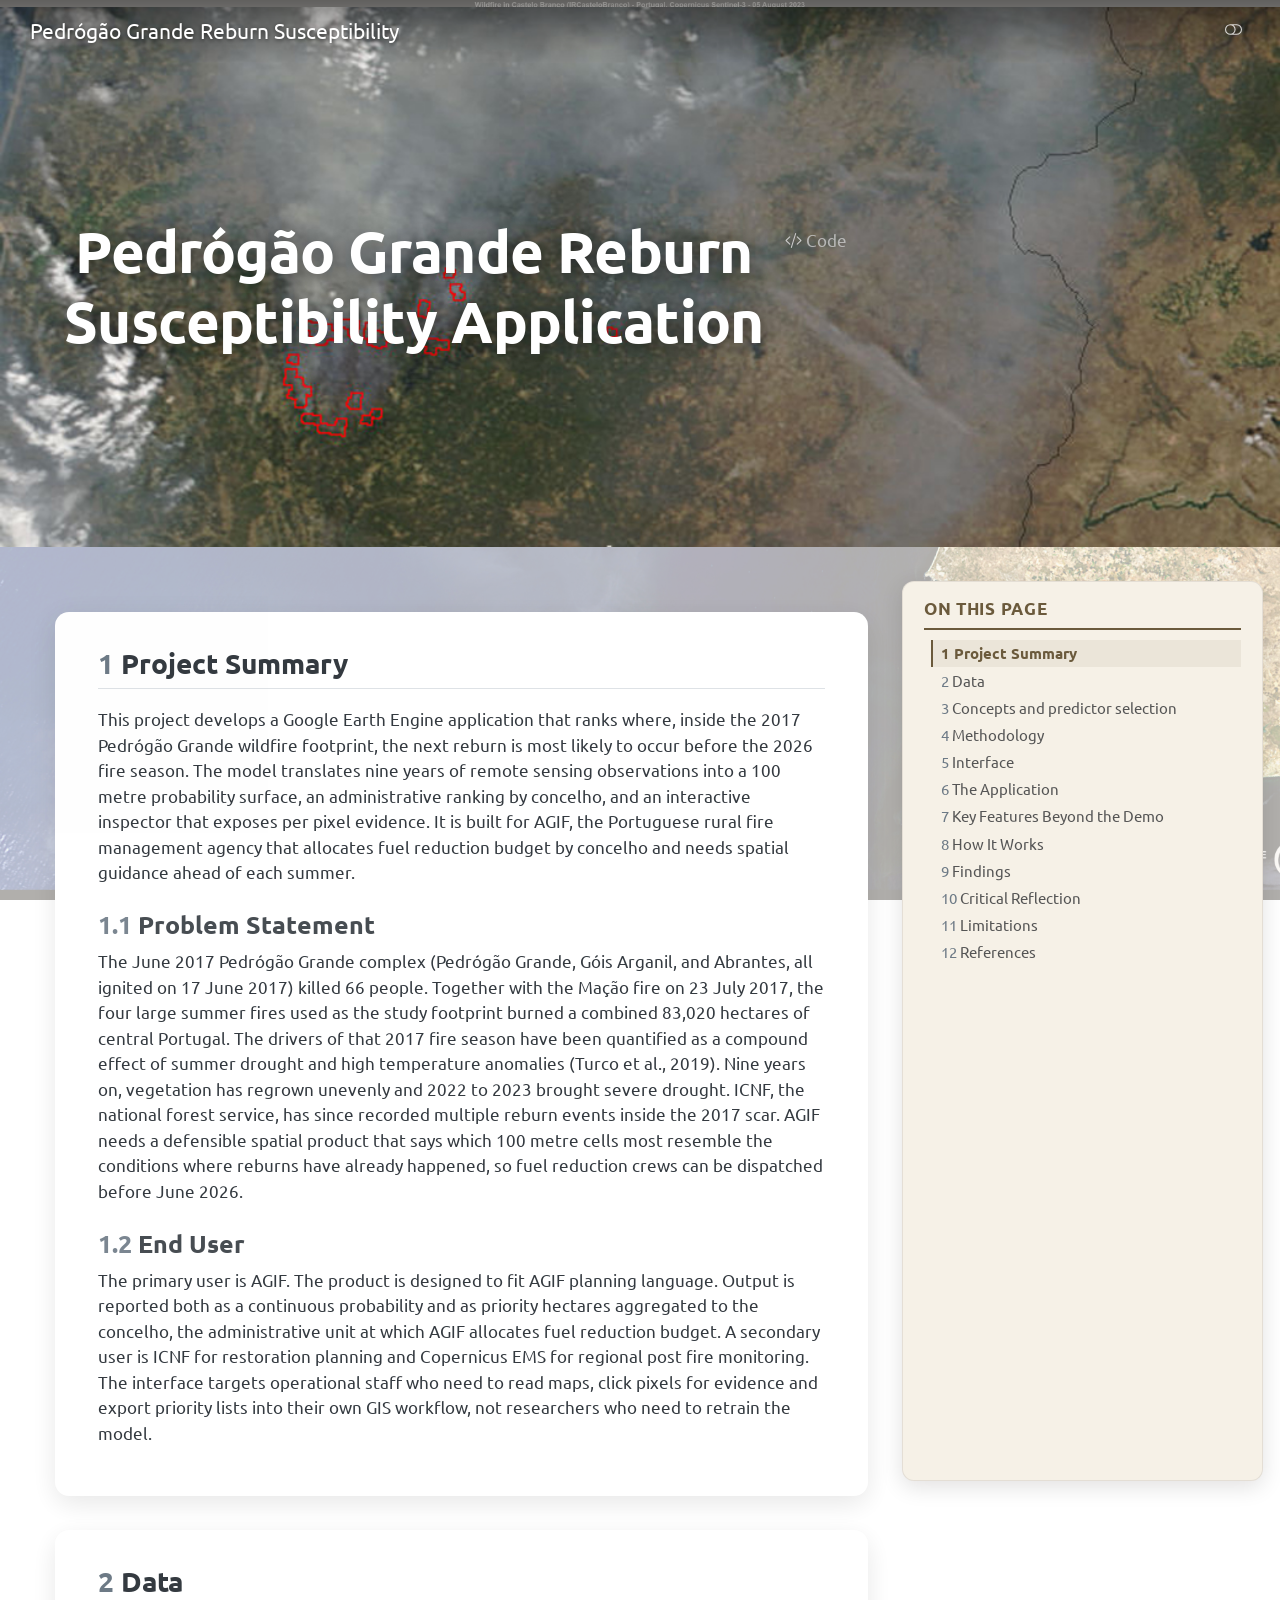
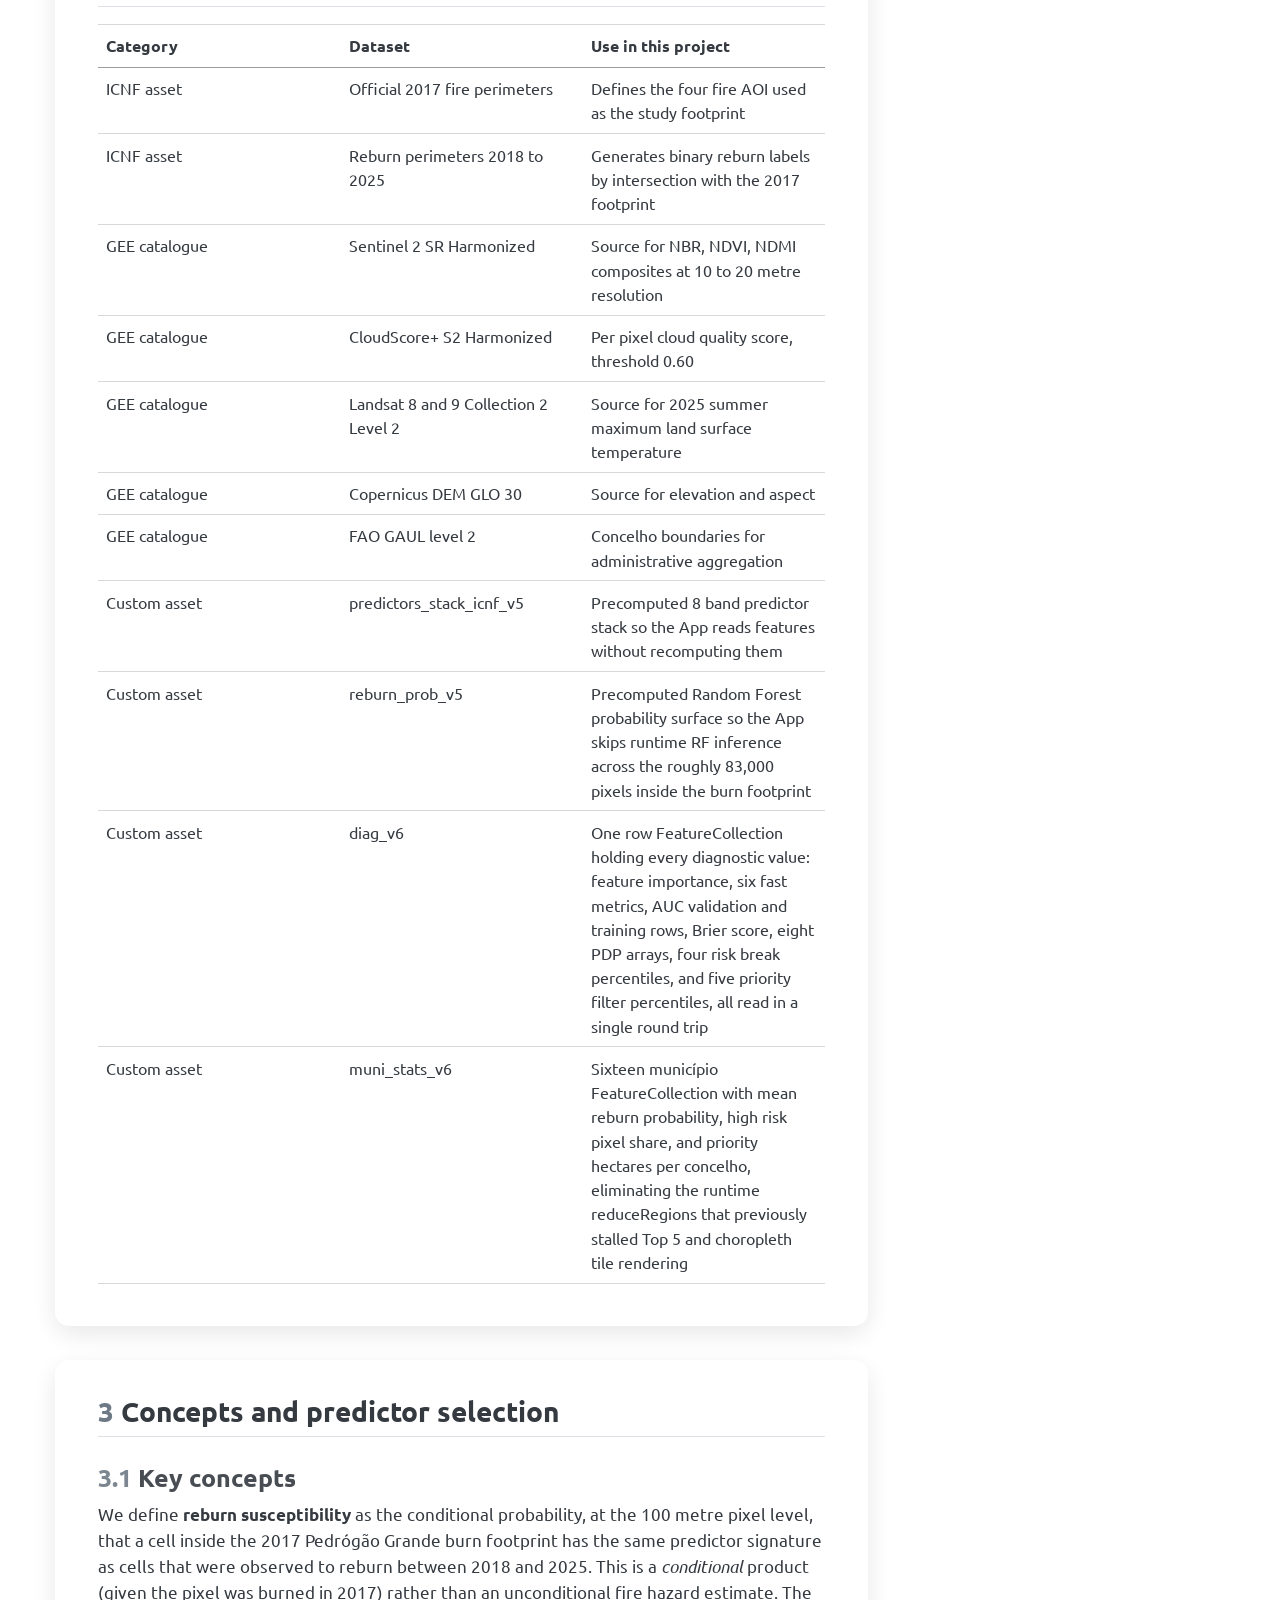
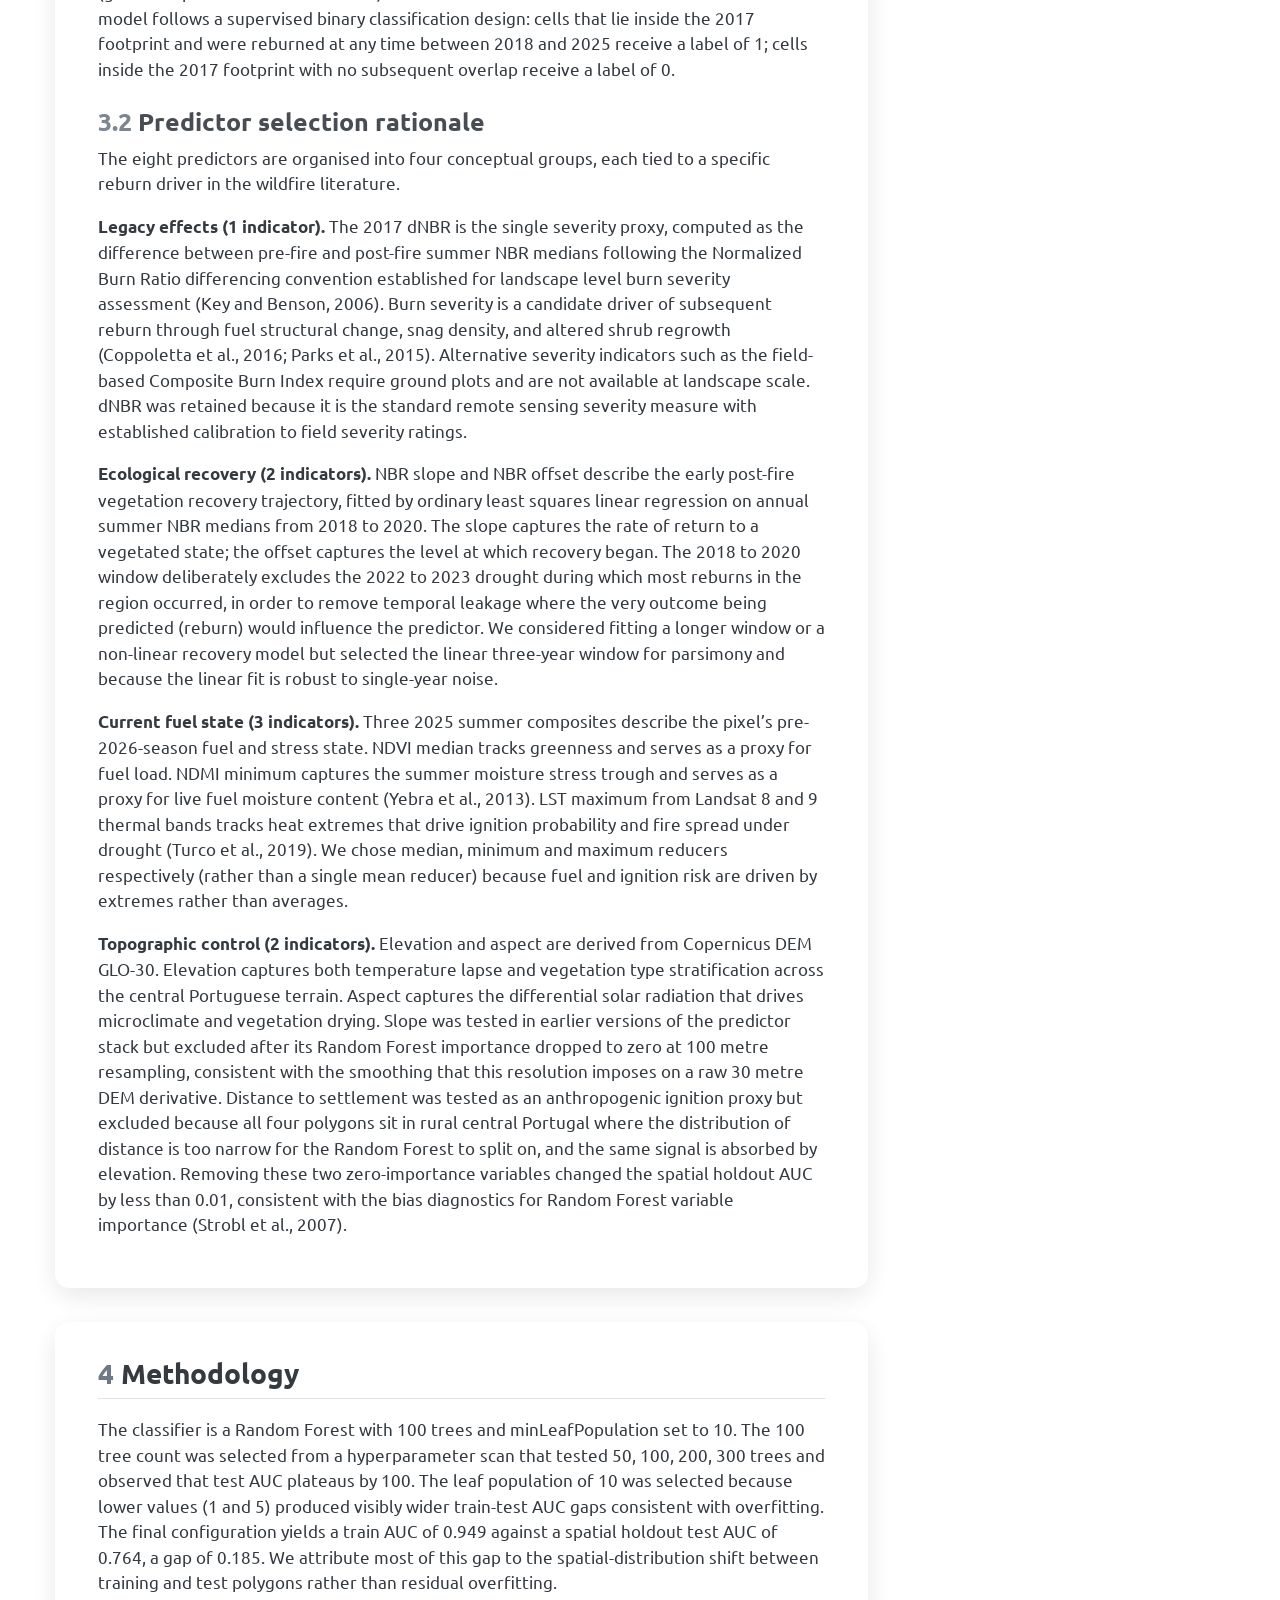
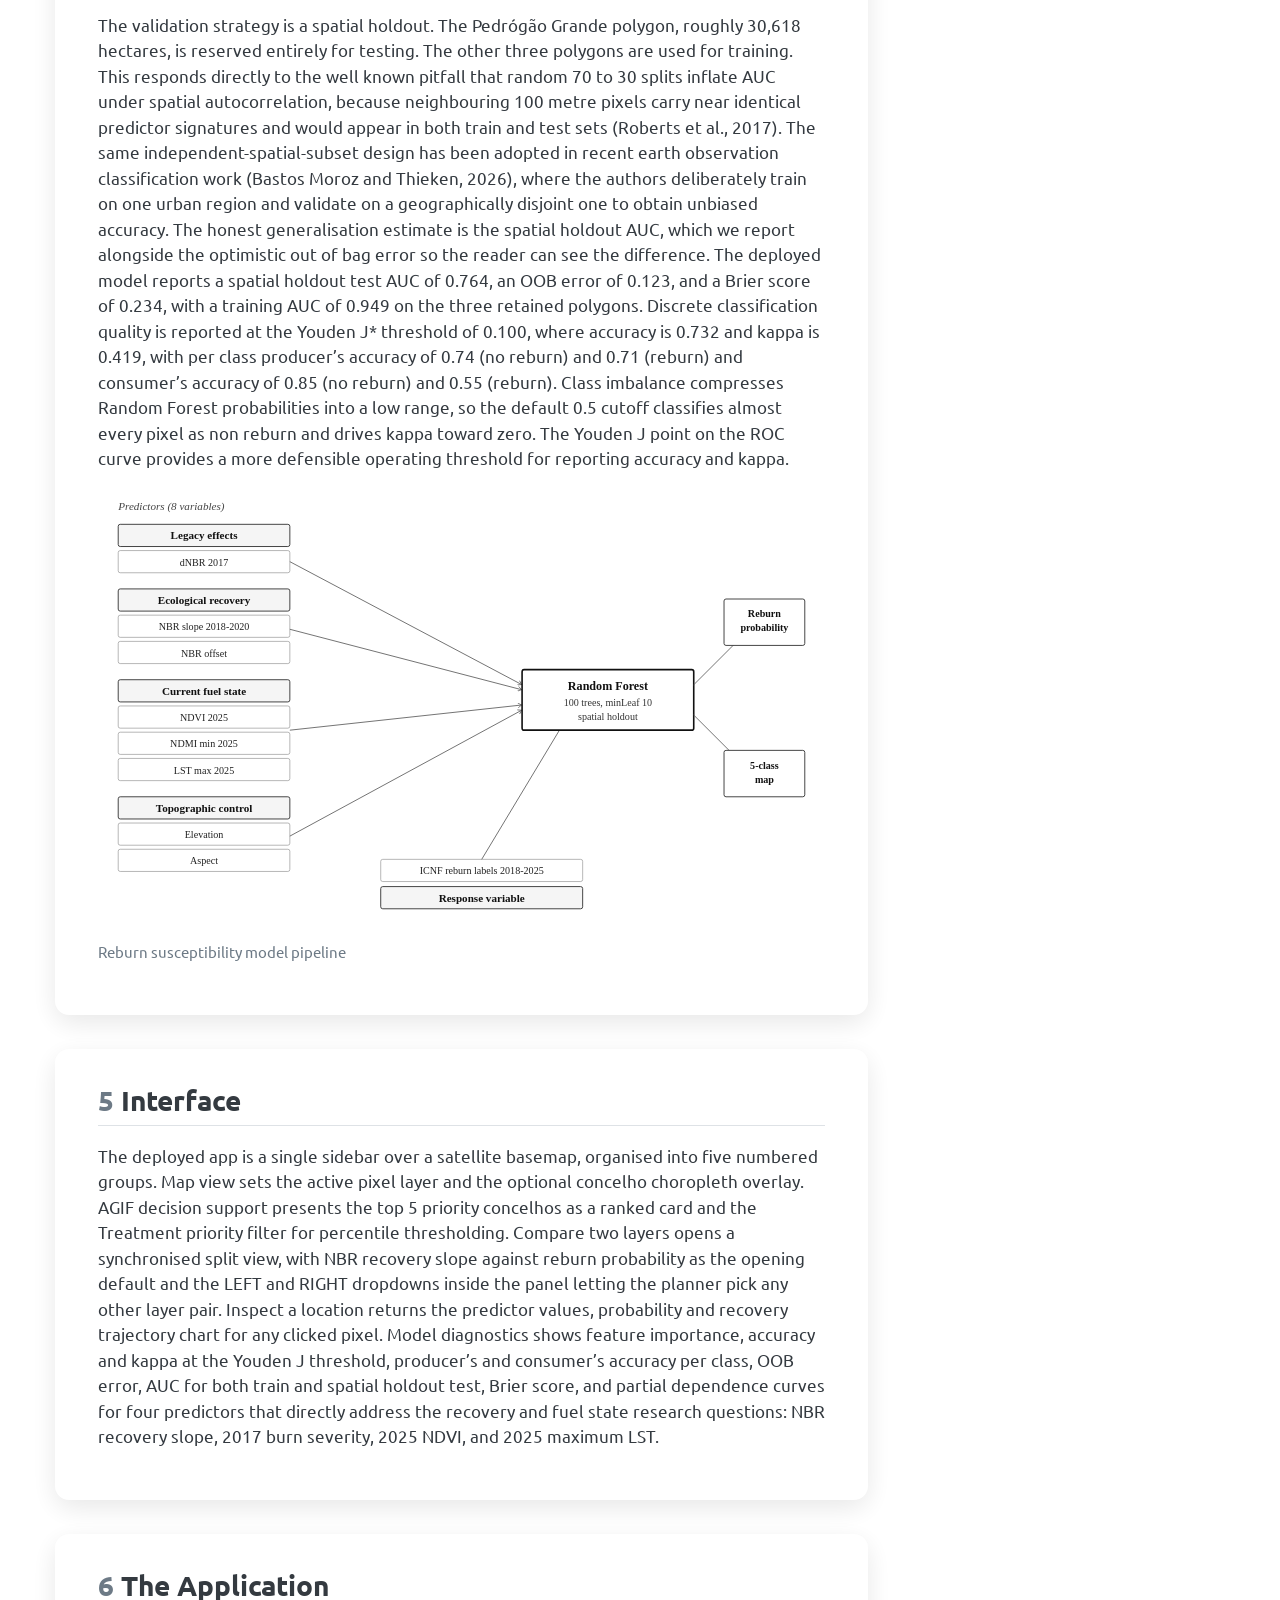
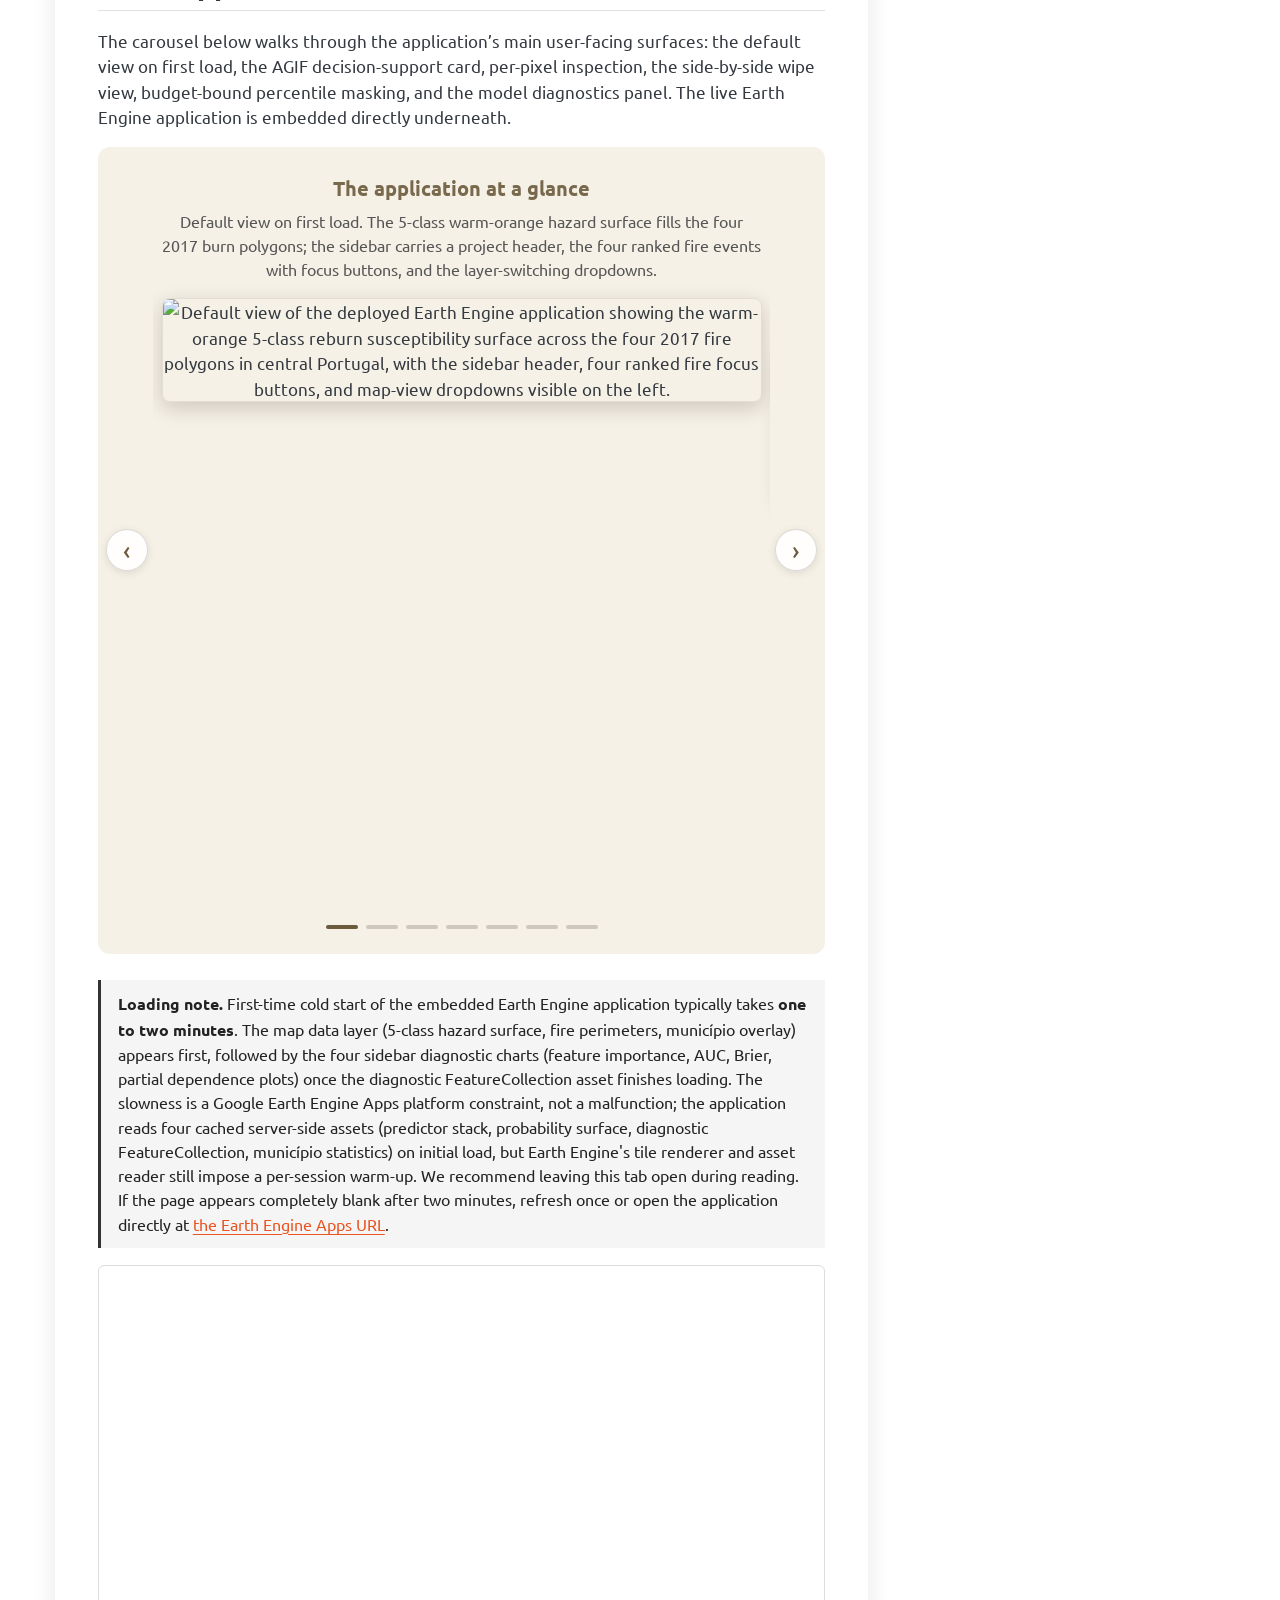
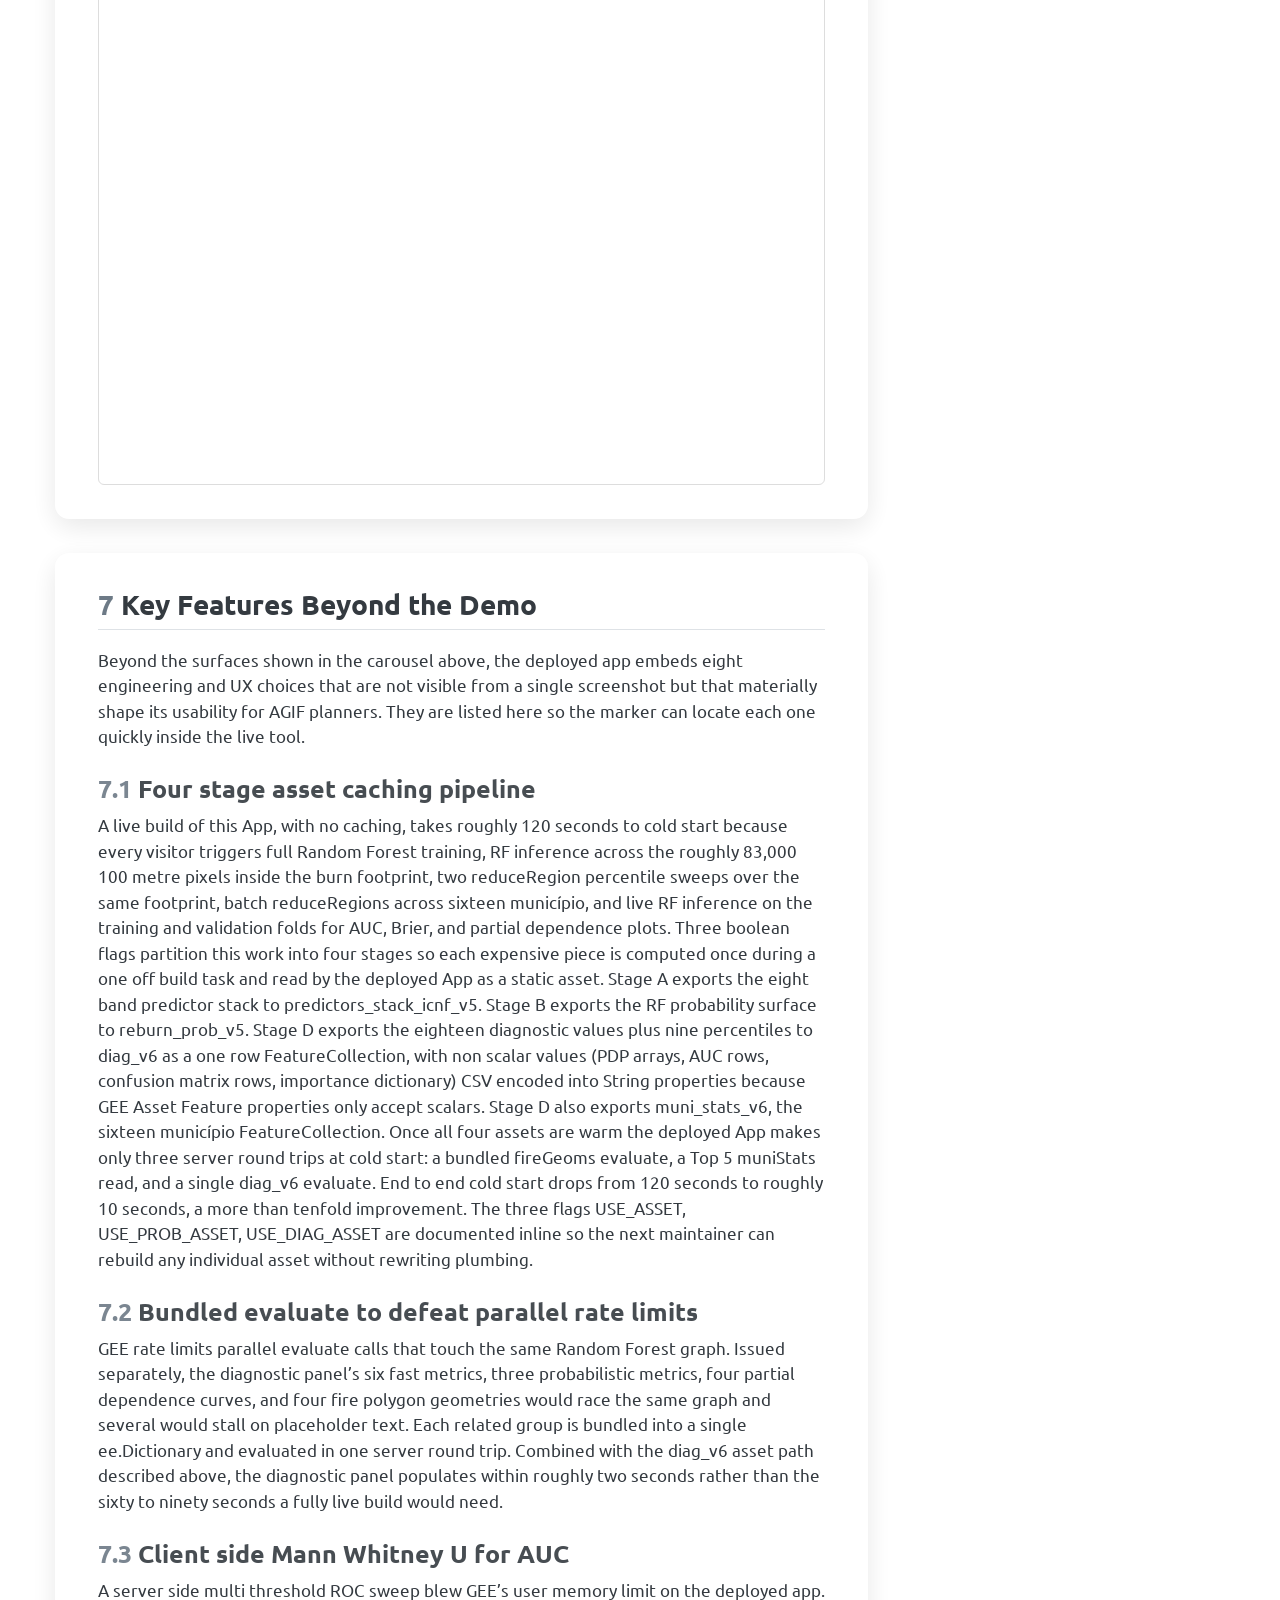
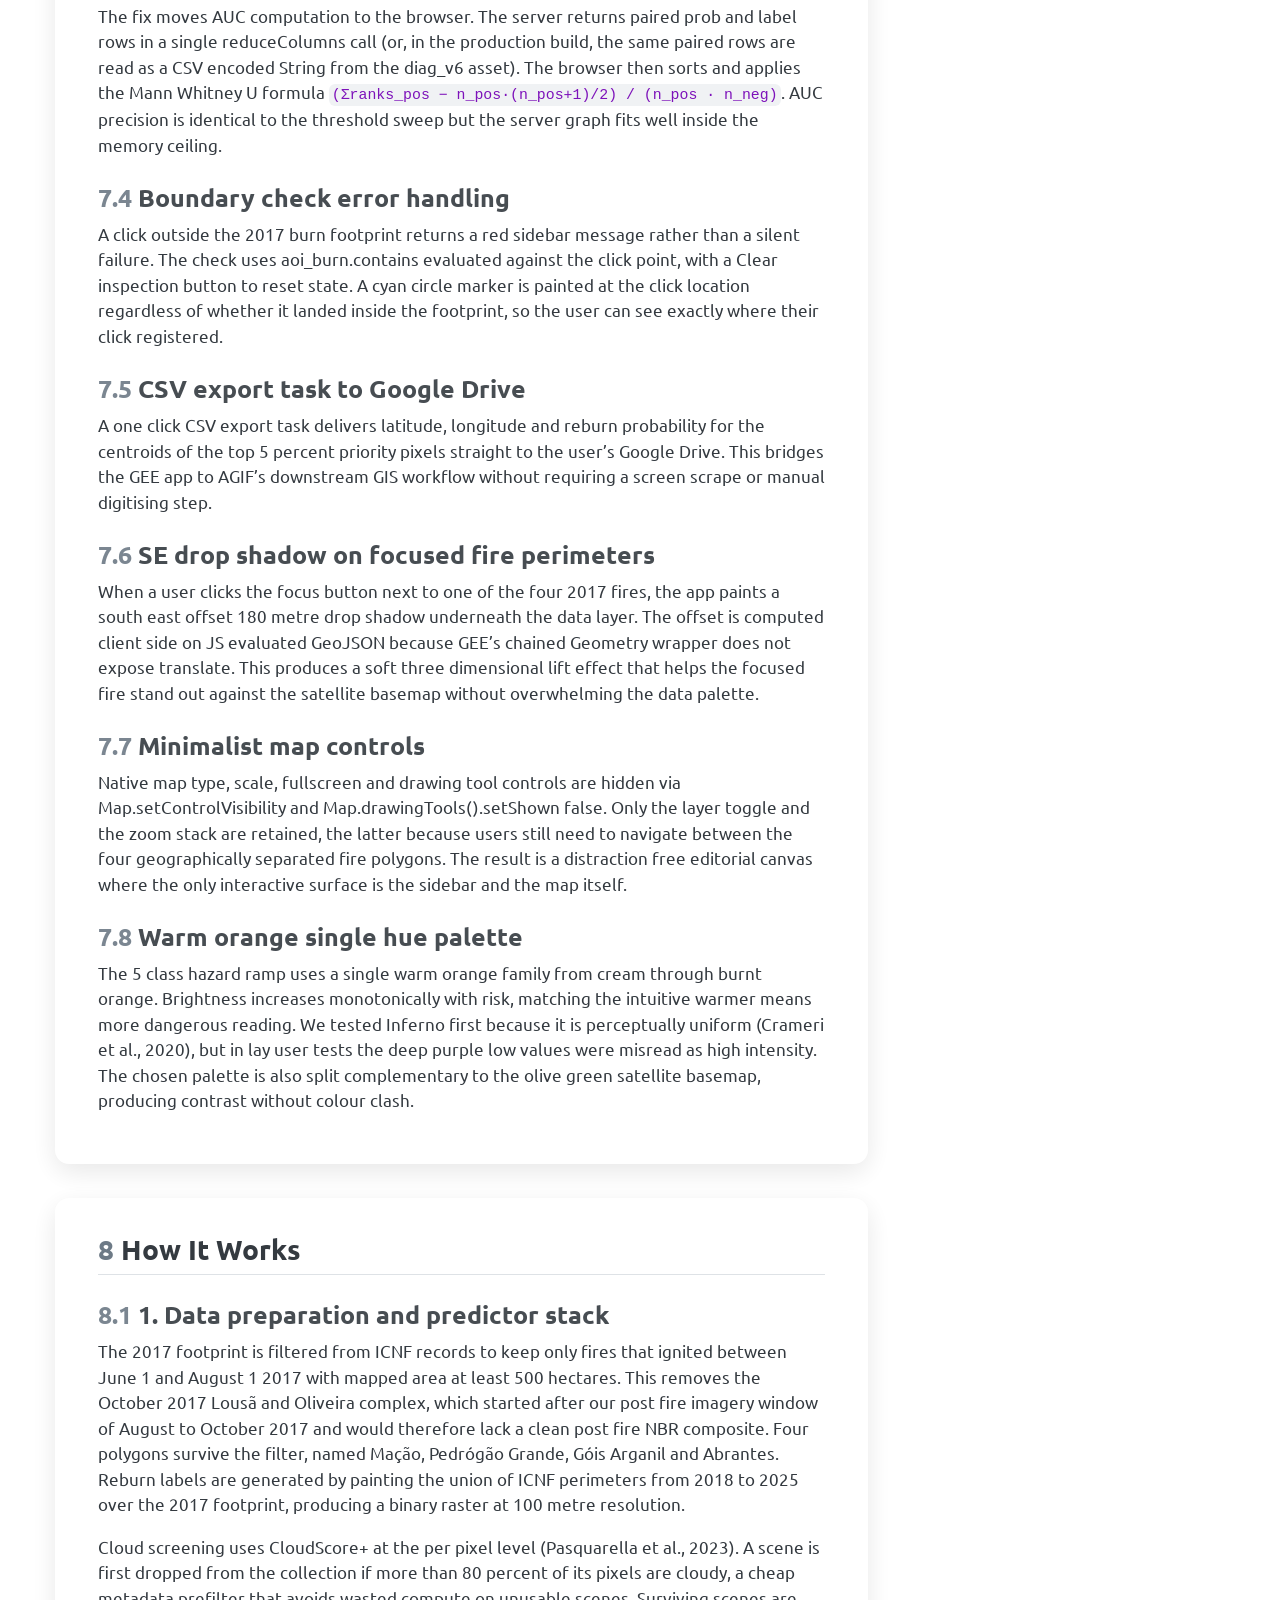
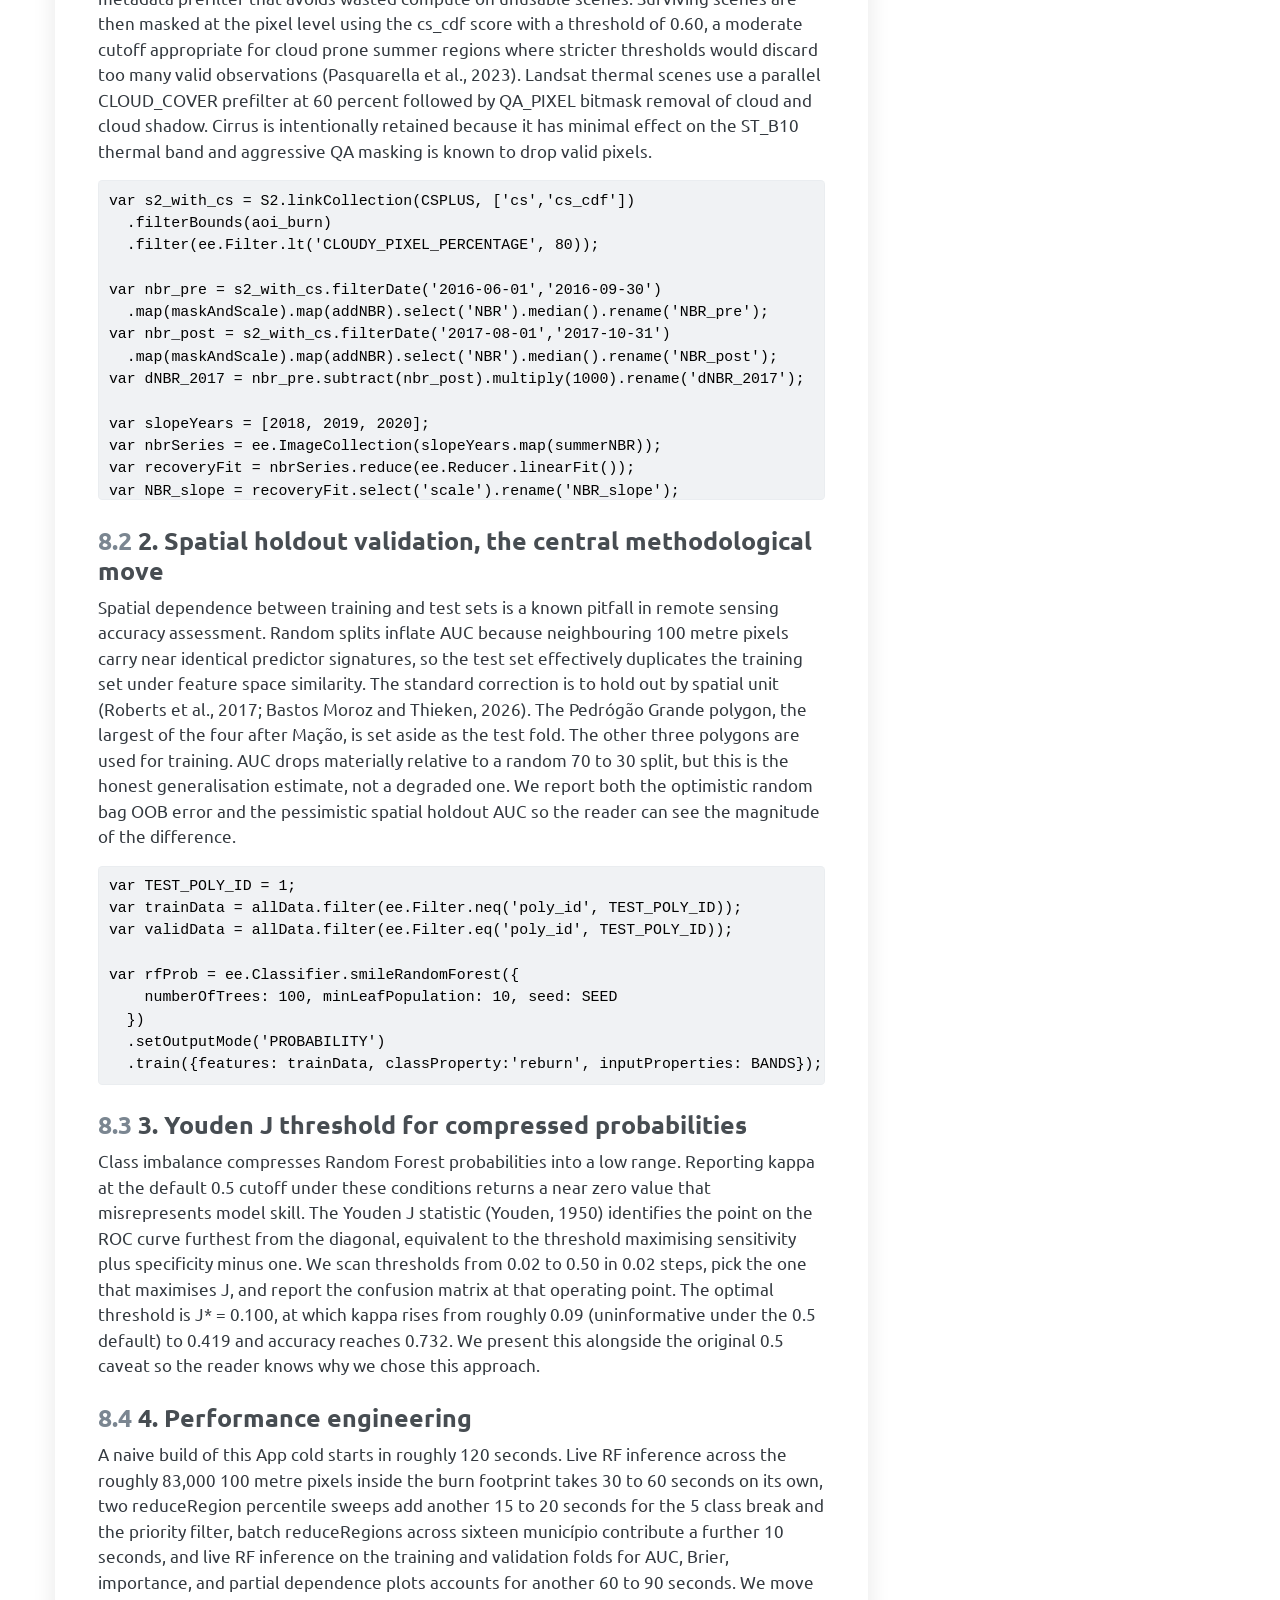
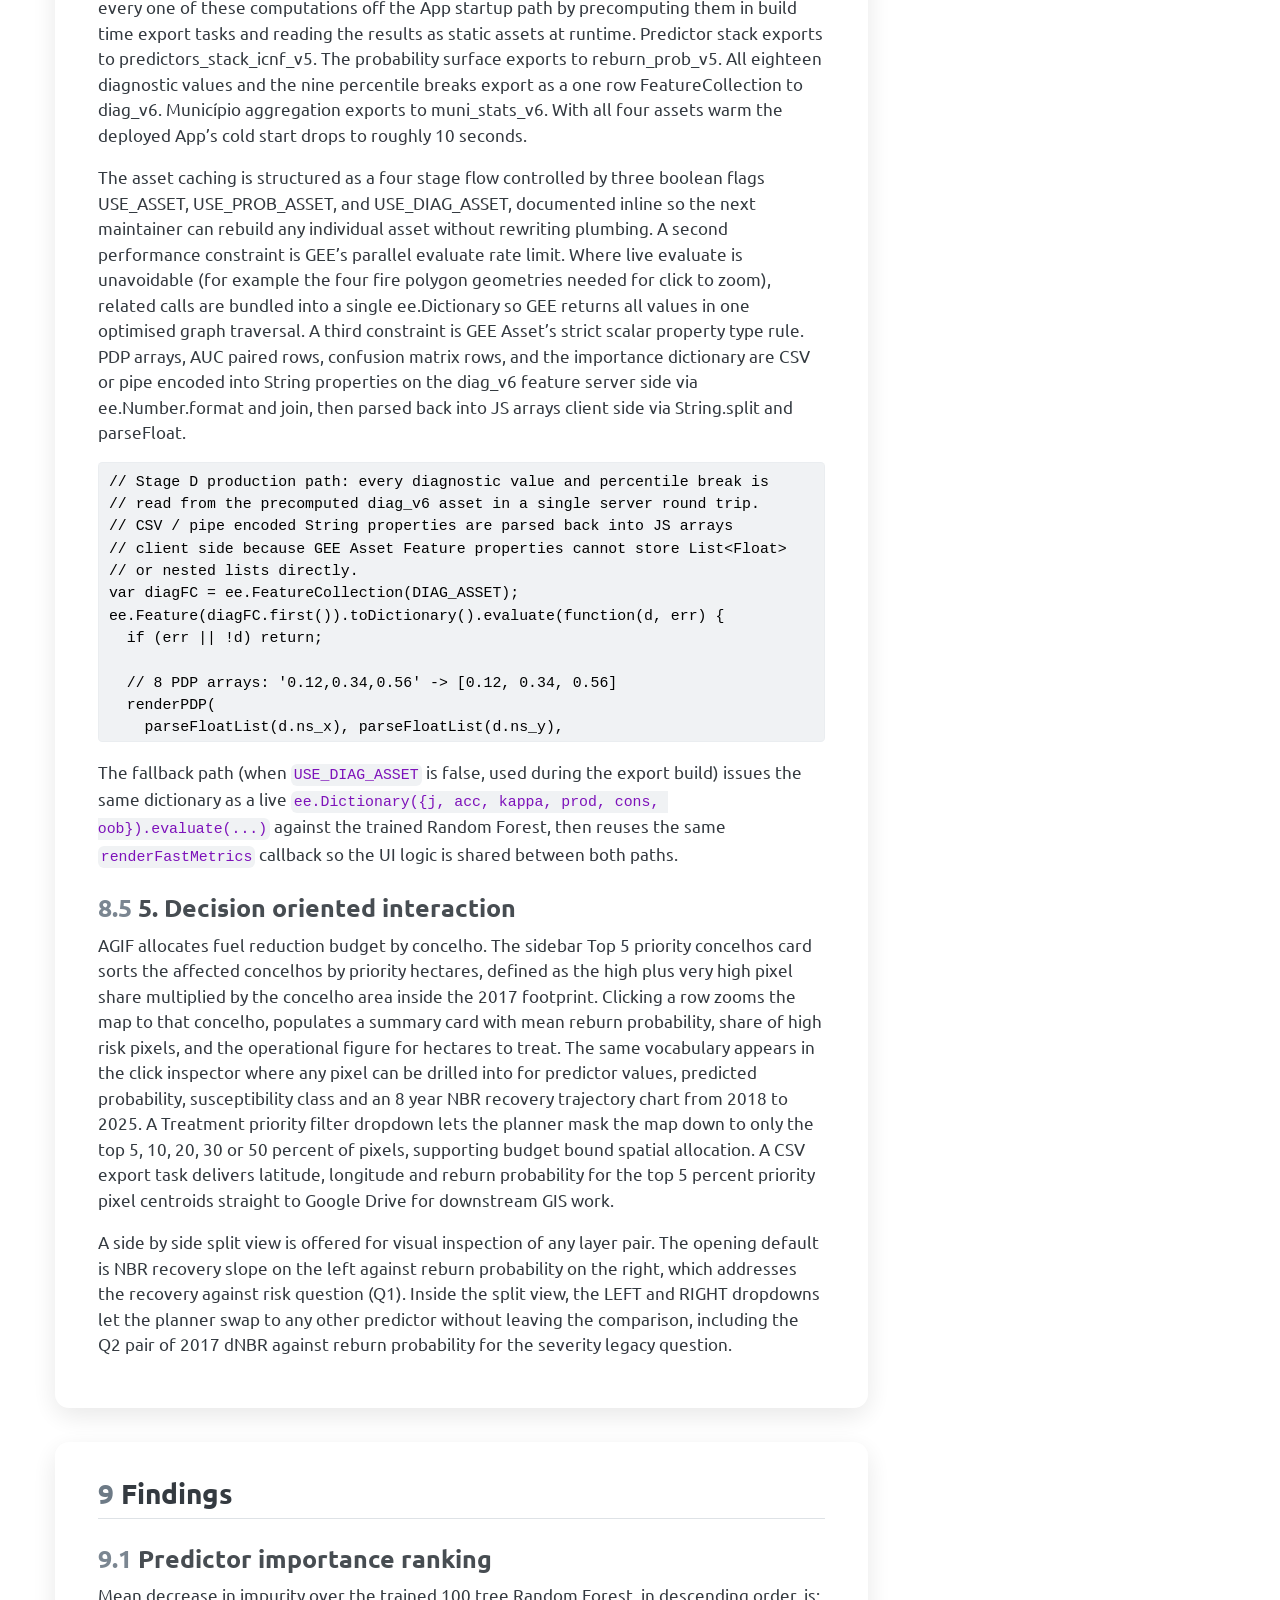
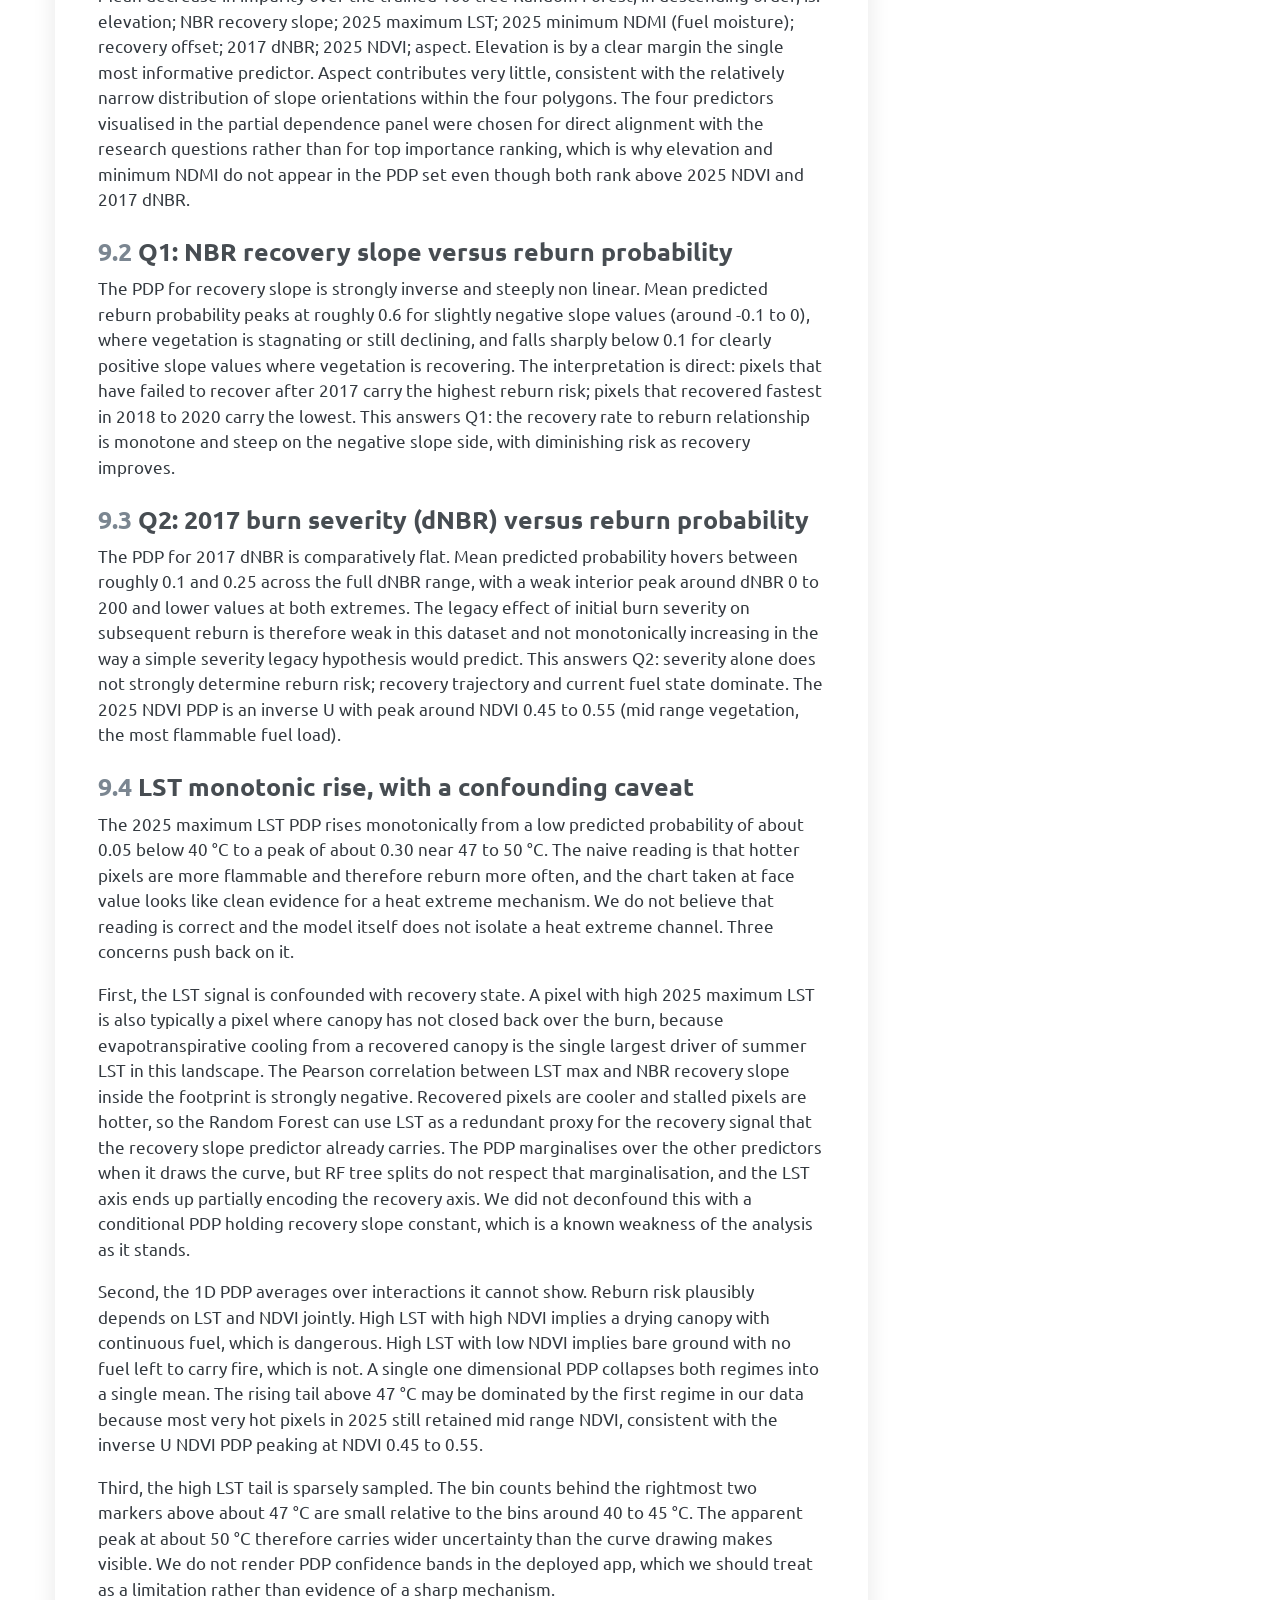
==== commit 3458ef10: "Redesign website with carousel showcase, screenshots, and refined copy Restructure index.qmd into pr" ====
--- a/docs/index.html
+++ b/docs/index.html
@@ -7,7 +7,7 @@
 <meta name="viewport" content="width=device-width, initial-scale=1.0, user-scalable=yes">
 
 
-<title>Pedrógão Grande Reburn Susceptibility Application – Pedrógão Grande Reburn Susceptibility</title>
+<title>Pedrógão Grande Reburn Susceptibility</title>
 <style>
 /* Default styles provided by pandoc.
 ** See https://pandoc.org/MANUAL.html#variables-for-html for config info.
@@ -80,9 +80,9 @@
 <link href="site_libs/quarto-html/quarto-syntax-highlighting-7f8f88aac4f3542376d5c11b86a4c14d.css" rel="stylesheet" class="quarto-color-scheme-extra" id="quarto-text-highlighting-styles">
 <script src="site_libs/bootstrap/bootstrap.min.js"></script>
 <link href="site_libs/bootstrap/bootstrap-icons.css" rel="stylesheet">
-<link href="site_libs/bootstrap/bootstrap-7d47cc2339f69c6c953d7d49f0772330.min.css" rel="stylesheet" append-hash="true" class="quarto-color-scheme" id="quarto-bootstrap" data-mode="light">
-<link href="site_libs/bootstrap/bootstrap-dark-c14f40d5e45bb8f8ea6c5d6ee40bcddb.min.css" rel="stylesheet" append-hash="true" class="quarto-color-scheme quarto-color-alternate" id="quarto-bootstrap" data-mode="dark">
-<link href="site_libs/bootstrap/bootstrap-7d47cc2339f69c6c953d7d49f0772330.min.css" rel="stylesheet" append-hash="true" class="quarto-color-scheme-extra" id="quarto-bootstrap" data-mode="light">
+<link href="site_libs/bootstrap/bootstrap-8a72e38ab598a09cfe836f6fcbd76731.min.css" rel="stylesheet" append-hash="true" class="quarto-color-scheme" id="quarto-bootstrap" data-mode="light">
+<link href="site_libs/bootstrap/bootstrap-dark-8d9ec427aa6f1e02e598557e962f690e.min.css" rel="stylesheet" append-hash="true" class="quarto-color-scheme quarto-color-alternate" id="quarto-bootstrap" data-mode="dark">
+<link href="site_libs/bootstrap/bootstrap-8a72e38ab598a09cfe836f6fcbd76731.min.css" rel="stylesheet" append-hash="true" class="quarto-color-scheme-extra" id="quarto-bootstrap" data-mode="light">
 <script id="quarto-search-options" type="application/json">{
   "location": "navbar",
   "copy-button": false,
@@ -111,12 +111,30 @@
   }
 }</script>
 <style>html{ scroll-behavior: smooth; }</style>
+<style>
+
+      .quarto-title-block .quarto-title-banner h1,
+      .quarto-title-block .quarto-title-banner h2,
+      .quarto-title-block .quarto-title-banner h3,
+      .quarto-title-block .quarto-title-banner h4,
+      .quarto-title-block .quarto-title-banner h5,
+      .quarto-title-block .quarto-title-banner h6
+      {
+        color: white;
+      }
+
+      .quarto-title-block .quarto-title-banner {
+        color: white;
+background-image: url(images/hero-bg.jpg);
+background-size: cover;
+      }
+</style>
 
 
 <link rel="stylesheet" href="styles.css">
 </head>
 
-<body class="nav-sidebar docked nav-fixed quarto-light"><script id="quarto-html-before-body" type="application/javascript">
+<body class="nav-fixed quarto-light"><script id="quarto-html-before-body" type="application/javascript">
     const toggleBodyColorMode = (bsSheetEl) => {
       const mode = bsSheetEl.getAttribute("data-mode");
       const bodyEl = window.document.querySelector("body");
@@ -281,7 +299,7 @@
   </script>
 
 <div id="quarto-search-results"></div>
-  <header id="quarto-header" class="headroom fixed-top">
+  <header id="quarto-header" class="headroom fixed-top quarto-banner">
     <nav class="navbar navbar-expand-lg " data-bs-theme="dark">
       <div class="navbar-container container-fluid">
       <div class="navbar-brand-container mx-auto">
@@ -296,13 +314,9 @@
           <div class="collapse navbar-collapse" id="navbarCollapse">
             <ul class="navbar-nav navbar-nav-scroll ms-auto">
   <li class="nav-item compact">
-    <a class="nav-link" href="https://github.com/"> <i class="bi bi-github" role="img">
+    <a class="nav-link" href="https://github.com/weichen221/casa00026_Big_Data"> <i class="bi bi-github" role="img">
 </i> 
 <span class="menu-text"></span></a>
-  </li>  
-  <li class="nav-item">
-    <a class="nav-link" href="https://exalted-country-485019-c8.projects.earthengine.app/view/pedrogao-reburn"> 
-<span class="menu-text">Live App</span></a>
   </li>  
 </ul>
           </div> <!-- /navcollapse -->
@@ -311,118 +325,26 @@
 </div>
       </div> <!-- /container-fluid -->
     </nav>
-  <nav class="quarto-secondary-nav">
-    <div class="container-fluid d-flex">
-      <button type="button" class="quarto-btn-toggle btn" data-bs-toggle="collapse" role="button" data-bs-target=".quarto-sidebar-collapse-item" aria-controls="quarto-sidebar" aria-expanded="false" aria-label="Toggle sidebar navigation" onclick="if (window.quartoToggleHeadroom) { window.quartoToggleHeadroom(); }">
-        <i class="bi bi-layout-text-sidebar-reverse"></i>
-      </button>
-        <nav class="quarto-page-breadcrumbs" aria-label="breadcrumb"><ol class="breadcrumb"><li class="breadcrumb-item"><a href="./index.html">Home</a></li></ol></nav>
-        <a class="flex-grow-1" role="navigation" data-bs-toggle="collapse" data-bs-target=".quarto-sidebar-collapse-item" aria-controls="quarto-sidebar" aria-expanded="false" aria-label="Toggle sidebar navigation" onclick="if (window.quartoToggleHeadroom) { window.quartoToggleHeadroom(); }">      
-        </a>
-      <button type="button" class="btn quarto-search-button" aria-label="Search" onclick="window.quartoOpenSearch();">
-        <i class="bi bi-search"></i>
-      </button>
-    </div>
-  </nav>
 </header>
 <!-- content -->
-<div id="quarto-content" class="quarto-container page-columns page-rows-contents page-layout-full page-navbar">
+<header id="title-block-header" class="quarto-title-block default page-columns page-full">
+  <div class="quarto-title-banner page-columns page-full">
+    <div class="quarto-title column-page-left">
+      <div class="quarto-title-block"><div><h1 class="title">Pedrógão Grande Reburn Susceptibility Application</h1><button type="button" class="btn code-tools-button" id="quarto-code-tools-source"><i class="bi"></i> Code</button></div></div>
+                      </div>
+  </div>
+    
+  
+  <div class="quarto-title-meta column-page-left">
+
+      
+    
+      
+    </div>
+    
+  
+  </header><div id="quarto-content" class="quarto-container page-columns page-rows-contents page-layout-full page-navbar">
 <!-- sidebar -->
-  <nav id="quarto-sidebar" class="sidebar collapse collapse-horizontal quarto-sidebar-collapse-item sidebar-navigation docked overflow-auto">
-        <div class="mt-2 flex-shrink-0 align-items-center">
-        <div class="sidebar-search">
-        <div id="quarto-search" class="" title="Search"></div>
-        </div>
-        </div>
-    <div class="sidebar-menu-container"> 
-    <ul class="list-unstyled mt-1">
-        <li class="sidebar-item">
-  <div class="sidebar-item-container"> 
-  <a href="./index.html" class="sidebar-item-text sidebar-link active">
- <span class="menu-text">Home</span></a>
-  </div>
-</li>
-        <li class="sidebar-item sidebar-item-section">
-      <div class="sidebar-item-container"> 
-            <a class="sidebar-item-text sidebar-link text-start" data-bs-toggle="collapse" data-bs-target="#quarto-sidebar-section-1" role="navigation" aria-expanded="true">
- <span class="menu-text">Contents</span></a>
-          <a class="sidebar-item-toggle text-start" data-bs-toggle="collapse" data-bs-target="#quarto-sidebar-section-1" role="navigation" aria-expanded="true" aria-label="Toggle section">
-            <i class="bi bi-chevron-right ms-2"></i>
-          </a> 
-      </div>
-      <ul id="quarto-sidebar-section-1" class="collapse list-unstyled sidebar-section depth1 show">  
-          <li class="sidebar-item">
-  <div class="sidebar-item-container"> 
-  <a href="./index.html#project-summary" class="sidebar-item-text sidebar-link">
- <span class="menu-text">Project Summary</span></a>
-  </div>
-</li>
-          <li class="sidebar-item">
-  <div class="sidebar-item-container"> 
-  <a href="./index.html#problem-statement" class="sidebar-item-text sidebar-link">
- <span class="menu-text">Problem Statement</span></a>
-  </div>
-</li>
-          <li class="sidebar-item">
-  <div class="sidebar-item-container"> 
-  <a href="./index.html#end-user" class="sidebar-item-text sidebar-link">
- <span class="menu-text">End User</span></a>
-  </div>
-</li>
-          <li class="sidebar-item">
-  <div class="sidebar-item-container"> 
-  <a href="./index.html#study-area" class="sidebar-item-text sidebar-link">
- <span class="menu-text">Study Area</span></a>
-  </div>
-</li>
-          <li class="sidebar-item">
-  <div class="sidebar-item-container"> 
-  <a href="./index.html#data" class="sidebar-item-text sidebar-link">
- <span class="menu-text">Data</span></a>
-  </div>
-</li>
-          <li class="sidebar-item">
-  <div class="sidebar-item-container"> 
-  <a href="./index.html#methodology" class="sidebar-item-text sidebar-link">
- <span class="menu-text">Methodology</span></a>
-  </div>
-</li>
-          <li class="sidebar-item">
-  <div class="sidebar-item-container"> 
-  <a href="./index.html#interface" class="sidebar-item-text sidebar-link">
- <span class="menu-text">Interface</span></a>
-  </div>
-</li>
-          <li class="sidebar-item">
-  <div class="sidebar-item-container"> 
-  <a href="./index.html#the-application" class="sidebar-item-text sidebar-link">
- <span class="menu-text">The Application</span></a>
-  </div>
-</li>
-          <li class="sidebar-item">
-  <div class="sidebar-item-container"> 
-  <a href="./index.html#how-it-works" class="sidebar-item-text sidebar-link">
- <span class="menu-text">How It Works</span></a>
-  </div>
-</li>
-          <li class="sidebar-item">
-  <div class="sidebar-item-container"> 
-  <a href="./index.html#limitations-and-future-development" class="sidebar-item-text sidebar-link">
- <span class="menu-text">Limitations</span></a>
-  </div>
-</li>
-          <li class="sidebar-item">
-  <div class="sidebar-item-container"> 
-  <a href="./index.html#references" class="sidebar-item-text sidebar-link">
- <span class="menu-text">References</span></a>
-  </div>
-</li>
-      </ul>
-  </li>
-    </ul>
-    </div>
-</nav>
-<div id="quarto-sidebar-glass" class="quarto-sidebar-collapse-item" data-bs-toggle="collapse" data-bs-target=".quarto-sidebar-collapse-item"></div>
 <!-- margin-sidebar -->
     <div id="quarto-margin-sidebar" class="sidebar margin-sidebar">
         <nav id="TOC" role="doc-toc" class="toc-active">
@@ -430,140 +352,186 @@
    
   <ul>
   <li><a href="#project-summary" id="toc-project-summary" class="nav-link active" data-scroll-target="#project-summary"><span class="header-section-number">1</span> Project Summary</a>
-  <ul>
+  <ul class="collapse">
   <li><a href="#problem-statement" id="toc-problem-statement" class="nav-link" data-scroll-target="#problem-statement"><span class="header-section-number">1.1</span> Problem Statement</a></li>
   <li><a href="#end-user" id="toc-end-user" class="nav-link" data-scroll-target="#end-user"><span class="header-section-number">1.2</span> End User</a></li>
   </ul></li>
   <li><a href="#data" id="toc-data" class="nav-link" data-scroll-target="#data"><span class="header-section-number">2</span> Data</a></li>
-  <li><a href="#methodology" id="toc-methodology" class="nav-link" data-scroll-target="#methodology"><span class="header-section-number">3</span> Methodology</a></li>
-  <li><a href="#interface" id="toc-interface" class="nav-link" data-scroll-target="#interface"><span class="header-section-number">4</span> Interface</a></li>
-  <li><a href="#the-application" id="toc-the-application" class="nav-link" data-scroll-target="#the-application"><span class="header-section-number">5</span> The Application</a>
-  <ul>
-  <li><a href="#live-app" id="toc-live-app" class="nav-link" data-scroll-target="#live-app"><span class="header-section-number">5.1</span> Live App</a></li>
-  <li><a href="#embedded-app" id="toc-embedded-app" class="nav-link" data-scroll-target="#embedded-app"><span class="header-section-number">5.2</span> Embedded App</a></li>
+  <li><a href="#concepts-and-predictor-selection" id="toc-concepts-and-predictor-selection" class="nav-link" data-scroll-target="#concepts-and-predictor-selection"><span class="header-section-number">3</span> Concepts and predictor selection</a>
+  <ul class="collapse">
+  <li><a href="#key-concepts" id="toc-key-concepts" class="nav-link" data-scroll-target="#key-concepts"><span class="header-section-number">3.1</span> Key concepts</a></li>
+  <li><a href="#predictor-selection-rationale" id="toc-predictor-selection-rationale" class="nav-link" data-scroll-target="#predictor-selection-rationale"><span class="header-section-number">3.2</span> Predictor selection rationale</a></li>
   </ul></li>
-  <li><a href="#how-it-works" id="toc-how-it-works" class="nav-link" data-scroll-target="#how-it-works"><span class="header-section-number">6</span> How It Works</a>
-  <ul>
-  <li><a href="#data-preparation-and-precomputations" id="toc-data-preparation-and-precomputations" class="nav-link" data-scroll-target="#data-preparation-and-precomputations"><span class="header-section-number">6.1</span> 1. Data Preparation and Precomputations</a></li>
-  <li><a href="#interactive-visualization-and-analysis" id="toc-interactive-visualization-and-analysis" class="nav-link" data-scroll-target="#interactive-visualization-and-analysis"><span class="header-section-number">6.2</span> 2. Interactive Visualization and Analysis</a></li>
-  <li><a href="#insights-and-objectives" id="toc-insights-and-objectives" class="nav-link" data-scroll-target="#insights-and-objectives"><span class="header-section-number">6.3</span> 3. Insights and Objectives</a></li>
+  <li><a href="#methodology" id="toc-methodology" class="nav-link" data-scroll-target="#methodology"><span class="header-section-number">4</span> Methodology</a></li>
+  <li><a href="#interface" id="toc-interface" class="nav-link" data-scroll-target="#interface"><span class="header-section-number">5</span> Interface</a></li>
+  <li><a href="#the-application" id="toc-the-application" class="nav-link" data-scroll-target="#the-application"><span class="header-section-number">6</span> The Application</a></li>
+  <li><a href="#key-features-beyond-the-demo" id="toc-key-features-beyond-the-demo" class="nav-link" data-scroll-target="#key-features-beyond-the-demo"><span class="header-section-number">7</span> Key Features Beyond the Demo</a>
+  <ul class="collapse">
+  <li><a href="#four-stage-asset-caching-pipeline" id="toc-four-stage-asset-caching-pipeline" class="nav-link" data-scroll-target="#four-stage-asset-caching-pipeline"><span class="header-section-number">7.1</span> Four stage asset caching pipeline</a></li>
+  <li><a href="#bundled-evaluate-to-defeat-parallel-rate-limits" id="toc-bundled-evaluate-to-defeat-parallel-rate-limits" class="nav-link" data-scroll-target="#bundled-evaluate-to-defeat-parallel-rate-limits"><span class="header-section-number">7.2</span> Bundled evaluate to defeat parallel rate limits</a></li>
+  <li><a href="#client-side-mann-whitney-u-for-auc" id="toc-client-side-mann-whitney-u-for-auc" class="nav-link" data-scroll-target="#client-side-mann-whitney-u-for-auc"><span class="header-section-number">7.3</span> Client side Mann Whitney U for AUC</a></li>
+  <li><a href="#boundary-check-error-handling" id="toc-boundary-check-error-handling" class="nav-link" data-scroll-target="#boundary-check-error-handling"><span class="header-section-number">7.4</span> Boundary check error handling</a></li>
+  <li><a href="#csv-export-task-to-google-drive" id="toc-csv-export-task-to-google-drive" class="nav-link" data-scroll-target="#csv-export-task-to-google-drive"><span class="header-section-number">7.5</span> CSV export task to Google Drive</a></li>
+  <li><a href="#se-drop-shadow-on-focused-fire-perimeters" id="toc-se-drop-shadow-on-focused-fire-perimeters" class="nav-link" data-scroll-target="#se-drop-shadow-on-focused-fire-perimeters"><span class="header-section-number">7.6</span> SE drop shadow on focused fire perimeters</a></li>
+  <li><a href="#minimalist-map-controls" id="toc-minimalist-map-controls" class="nav-link" data-scroll-target="#minimalist-map-controls"><span class="header-section-number">7.7</span> Minimalist map controls</a></li>
+  <li><a href="#warm-orange-single-hue-palette" id="toc-warm-orange-single-hue-palette" class="nav-link" data-scroll-target="#warm-orange-single-hue-palette"><span class="header-section-number">7.8</span> Warm orange single hue palette</a></li>
   </ul></li>
-  <li><a href="#limitations" id="toc-limitations" class="nav-link" data-scroll-target="#limitations"><span class="header-section-number">7</span> Limitations</a></li>
-  <li><a href="#references" id="toc-references" class="nav-link" data-scroll-target="#references"><span class="header-section-number">8</span> References</a></li>
+  <li><a href="#how-it-works" id="toc-how-it-works" class="nav-link" data-scroll-target="#how-it-works"><span class="header-section-number">8</span> How It Works</a>
+  <ul class="collapse">
+  <li><a href="#data-preparation-and-predictor-stack" id="toc-data-preparation-and-predictor-stack" class="nav-link" data-scroll-target="#data-preparation-and-predictor-stack"><span class="header-section-number">8.1</span> 1. Data preparation and predictor stack</a></li>
+  <li><a href="#spatial-holdout-validation-the-central-methodological-move" id="toc-spatial-holdout-validation-the-central-methodological-move" class="nav-link" data-scroll-target="#spatial-holdout-validation-the-central-methodological-move"><span class="header-section-number">8.2</span> 2. Spatial holdout validation, the central methodological move</a></li>
+  <li><a href="#youden-j-threshold-for-compressed-probabilities" id="toc-youden-j-threshold-for-compressed-probabilities" class="nav-link" data-scroll-target="#youden-j-threshold-for-compressed-probabilities"><span class="header-section-number">8.3</span> 3. Youden J threshold for compressed probabilities</a></li>
+  <li><a href="#performance-engineering" id="toc-performance-engineering" class="nav-link" data-scroll-target="#performance-engineering"><span class="header-section-number">8.4</span> 4. Performance engineering</a></li>
+  <li><a href="#decision-oriented-interaction" id="toc-decision-oriented-interaction" class="nav-link" data-scroll-target="#decision-oriented-interaction"><span class="header-section-number">8.5</span> 5. Decision oriented interaction</a></li>
+  </ul></li>
+  <li><a href="#findings" id="toc-findings" class="nav-link" data-scroll-target="#findings"><span class="header-section-number">9</span> Findings</a>
+  <ul class="collapse">
+  <li><a href="#predictor-importance-ranking" id="toc-predictor-importance-ranking" class="nav-link" data-scroll-target="#predictor-importance-ranking"><span class="header-section-number">9.1</span> Predictor importance ranking</a></li>
+  <li><a href="#q1-nbr-recovery-slope-versus-reburn-probability" id="toc-q1-nbr-recovery-slope-versus-reburn-probability" class="nav-link" data-scroll-target="#q1-nbr-recovery-slope-versus-reburn-probability"><span class="header-section-number">9.2</span> Q1: NBR recovery slope versus reburn probability</a></li>
+  <li><a href="#q2-2017-burn-severity-dnbr-versus-reburn-probability" id="toc-q2-2017-burn-severity-dnbr-versus-reburn-probability" class="nav-link" data-scroll-target="#q2-2017-burn-severity-dnbr-versus-reburn-probability"><span class="header-section-number">9.3</span> Q2: 2017 burn severity (dNBR) versus reburn probability</a></li>
+  <li><a href="#lst-monotonic-rise-with-a-confounding-caveat" id="toc-lst-monotonic-rise-with-a-confounding-caveat" class="nav-link" data-scroll-target="#lst-monotonic-rise-with-a-confounding-caveat"><span class="header-section-number">9.4</span> LST monotonic rise, with a confounding caveat</a></li>
+  </ul></li>
+  <li><a href="#critical-reflection" id="toc-critical-reflection" class="nav-link" data-scroll-target="#critical-reflection"><span class="header-section-number">10</span> Critical Reflection</a>
+  <ul class="collapse">
+  <li><a href="#spatial-autocorrelation-addressed-not-bypassed" id="toc-spatial-autocorrelation-addressed-not-bypassed" class="nav-link" data-scroll-target="#spatial-autocorrelation-addressed-not-bypassed"><span class="header-section-number">10.1</span> Spatial autocorrelation, addressed not bypassed</a></li>
+  <li><a href="#conditional-susceptibility-not-unconditional-forecasting" id="toc-conditional-susceptibility-not-unconditional-forecasting" class="nav-link" data-scroll-target="#conditional-susceptibility-not-unconditional-forecasting"><span class="header-section-number">10.2</span> Conditional susceptibility, not unconditional forecasting</a></li>
+  <li><a href="#slope-window-leakage-trade-off" id="toc-slope-window-leakage-trade-off" class="nav-link" data-scroll-target="#slope-window-leakage-trade-off"><span class="header-section-number">10.3</span> Slope window leakage trade off</a></li>
+  <li><a href="#predictor-stack-version-history" id="toc-predictor-stack-version-history" class="nav-link" data-scroll-target="#predictor-stack-version-history"><span class="header-section-number">10.4</span> Predictor stack version history</a></li>
+  <li><a href="#techniques-considered-and-rejected" id="toc-techniques-considered-and-rejected" class="nav-link" data-scroll-target="#techniques-considered-and-rejected"><span class="header-section-number">10.5</span> Techniques considered and rejected</a></li>
+  <li><a href="#the-four-fires-are-not-perfectly-time-aligned" id="toc-the-four-fires-are-not-perfectly-time-aligned" class="nav-link" data-scroll-target="#the-four-fires-are-not-perfectly-time-aligned"><span class="header-section-number">10.6</span> The four fires are not perfectly time aligned</a></li>
+  <li><a href="#gee-app-platform-constraints-shaped-the-codebase" id="toc-gee-app-platform-constraints-shaped-the-codebase" class="nav-link" data-scroll-target="#gee-app-platform-constraints-shaped-the-codebase"><span class="header-section-number">10.7</span> GEE App platform constraints shaped the codebase</a></li>
+  </ul></li>
+  <li><a href="#limitations" id="toc-limitations" class="nav-link" data-scroll-target="#limitations"><span class="header-section-number">11</span> Limitations</a>
+  <ul class="collapse">
+  <li><a href="#static-not-dynamic" id="toc-static-not-dynamic" class="nav-link" data-scroll-target="#static-not-dynamic"><span class="header-section-number">11.1</span> Static, not dynamic</a></li>
+  <li><a href="#fuel-state-contamination" id="toc-fuel-state-contamination" class="nav-link" data-scroll-target="#fuel-state-contamination"><span class="header-section-number">11.2</span> 2025 fuel state contamination</a></li>
+  <li><a href="#binary-label-no-recurrence-frequency" id="toc-binary-label-no-recurrence-frequency" class="nav-link" data-scroll-target="#binary-label-no-recurrence-frequency"><span class="header-section-number">11.3</span> Binary label, no recurrence frequency</a></li>
+  <li><a href="#small-training-fold" id="toc-small-training-fold" class="nav-link" data-scroll-target="#small-training-fold"><span class="header-section-number">11.4</span> Small training fold</a></li>
+  <li><a href="#concelho-granularity-does-not-match-operational-unit" id="toc-concelho-granularity-does-not-match-operational-unit" class="nav-link" data-scroll-target="#concelho-granularity-does-not-match-operational-unit"><span class="header-section-number">11.5</span> Concelho granularity does not match operational unit</a></li>
+  <li><a href="#metre-resolution-misses-small-hotspots" id="toc-metre-resolution-misses-small-hotspots" class="nav-link" data-scroll-target="#metre-resolution-misses-small-hotspots"><span class="header-section-number">11.6</span> 100 metre resolution misses small hotspots</a></li>
+  <li><a href="#hardcoded-for-the-2017-footprint" id="toc-hardcoded-for-the-2017-footprint" class="nav-link" data-scroll-target="#hardcoded-for-the-2017-footprint"><span class="header-section-number">11.7</span> Hardcoded for the 2017 footprint</a></li>
+  <li><a href="#asset-re-export-burden-after-retraining" id="toc-asset-re-export-burden-after-retraining" class="nav-link" data-scroll-target="#asset-re-export-burden-after-retraining"><span class="header-section-number">11.8</span> Asset re export burden after retraining</a></li>
+  <li><a href="#english-only-interface" id="toc-english-only-interface" class="nav-link" data-scroll-target="#english-only-interface"><span class="header-section-number">11.9</span> English only interface</a></li>
+  <li><a href="#gee-app-platform-memory-ceiling-shaped-the-design" id="toc-gee-app-platform-memory-ceiling-shaped-the-design" class="nav-link" data-scroll-target="#gee-app-platform-memory-ceiling-shaped-the-design"><span class="header-section-number">11.10</span> GEE App platform memory ceiling shaped the design</a></li>
+  <li><a href="#future-work" id="toc-future-work" class="nav-link" data-scroll-target="#future-work"><span class="header-section-number">11.11</span> Future work</a></li>
+  </ul></li>
+  <li><a href="#references" id="toc-references" class="nav-link" data-scroll-target="#references"><span class="header-section-number">12</span> References</a></li>
   </ul>
 </nav>
     </div>
 <!-- main -->
-<main class="content column-body" id="quarto-document-content">
-
-
-<header id="title-block-header" class="quarto-title-block default">
-<div class="quarto-title">
-<div class="quarto-title-block"><div><h1 class="title">Pedrógão Grande Reburn Susceptibility Application</h1><button type="button" class="btn code-tools-button" id="quarto-code-tools-source"><i class="bi"></i> Code</button></div></div>
-</div>
-
-
-
-<div class="quarto-title-meta column-body">
-
-    
-  
-    
-  </div>
-  
-
-
-</header>
+<main class="content quarto-banner-title-block column-page-left" id="quarto-document-content">
+
+
+
+
 
 
 <section id="project-summary" class="level2" data-number="1">
 <h2 data-number="1" class="anchored" data-anchor-id="project-summary"><span class="header-section-number">1</span> Project Summary</h2>
-<p>This project develops a Google Earth Engine application for policymakers and wildfire planners to assess <strong>reburn susceptibility</strong> within the 2017 Pedrógão Grande fire footprint in central Portugal. The model identifies which 100 m cells are most likely to reburn before the 2026 fire season by combining official fire perimeter data with remotely sensed indicators of initial burn severity, post-fire vegetation recovery, current fuel condition, and topographic controls. A Random Forest classifier is used to estimate reburn probability from these predictors, and the final application translates model outputs into interactive maps, municipality summaries, and click-based spatial diagnostics. The platform is intended to support operational prioritisation for fuel reduction and wildfire resilience planning.</p>
+<p>This project develops a Google Earth Engine application that ranks where, inside the 2017 Pedrógão Grande wildfire footprint, the next reburn is most likely to occur before the 2026 fire season. The model translates nine years of remote sensing observations into a 100 metre probability surface, an administrative ranking by concelho, and an interactive inspector that exposes per pixel evidence. It is built for AGIF, the Portuguese rural fire management agency that allocates fuel reduction budget by concelho and needs spatial guidance ahead of each summer.</p>
 <section id="problem-statement" class="level3" data-number="1.1">
 <h3 data-number="1.1" class="anchored" data-anchor-id="problem-statement"><span class="header-section-number">1.1</span> Problem Statement</h3>
-<p>The application maps the distribution of re-ignition susceptibility in the affected area of the Great Pedrogan Fire in central Portugal in 2017. Using the flare-up boundary data from 2018 to 2025 provided by the Portuguese National Forest Service (ICNF), the application analyses the correlation between the severity of the fire, post-fire recovery, fuel status in 2025, surface temperature, and the topography and the spatial distribution pattern of the re-ignition. The application aims to support risk prioritisation before the 2026 fire season through an interactive and easy-to-understand interface.</p>
+<p>The June 2017 Pedrógão Grande complex (Pedrógão Grande, Góis Arganil, and Abrantes, all ignited on 17 June 2017) killed 66 people. Together with the Mação fire on 23 July 2017, the four large summer fires used as the study footprint burned a combined 83,020 hectares of central Portugal. The drivers of that 2017 fire season have been quantified as a compound effect of summer drought and high temperature anomalies (Turco et al., 2019). Nine years on, vegetation has regrown unevenly and 2022 to 2023 brought severe drought. ICNF, the national forest service, has since recorded multiple reburn events inside the 2017 scar. AGIF needs a defensible spatial product that says which 100 metre cells most resemble the conditions where reburns have already happened, so fuel reduction crews can be dispatched before June 2026.</p>
 </section>
 <section id="end-user" class="level3" data-number="1.2">
 <h3 data-number="1.2" class="anchored" data-anchor-id="end-user"><span class="header-section-number">1.2</span> End User</h3>
-<p>The main target user of the tool is AGIF, which is especially suitable for prioritising fuel reduction work in the affected area. The tool is also suitable for other stakeholders involved in post-fire management, who need to check the flammability distribution pattern, explore local predictor values, and understand the output of the model behind the map.</p>
+<p>The primary user is AGIF. The product is designed to fit AGIF planning language. Output is reported both as a continuous probability and as priority hectares aggregated to the concelho, the administrative unit at which AGIF allocates fuel reduction budget. A secondary user is ICNF for restoration planning and Copernicus EMS for regional post fire monitoring. The interface targets operational staff who need to read maps, click pixels for evidence and export priority lists into their own GIS workflow, not researchers who need to retrain the model.</p>
 </section>
 </section>
 <section id="data" class="level2" data-number="2">
 <h2 data-number="2" class="anchored" data-anchor-id="data"><span class="header-section-number">2</span> Data</h2>
 <table class="caption-top table">
+<colgroup>
+<col style="width: 33%">
+<col style="width: 33%">
+<col style="width: 33%">
+</colgroup>
 <thead>
 <tr class="header">
 <th>Category</th>
 <th>Dataset</th>
-<th>Description</th>
-<th>Source</th>
+<th>Use in this project</th>
 </tr>
 </thead>
 <tbody>
 <tr class="odd">
-<td>Custom asset</td>
-<td>ICNF 2017 fire perimeter</td>
-<td>Official 2017 summer fire polygons used to define the study footprint</td>
-<td><a href="https://code.earthengine.google.com/?asset=projects/exalted-country-485019-c8/assets/icnf_2017_centre">Link</a></td>
+<td>ICNF asset</td>
+<td>Official 2017 fire perimeters</td>
+<td>Defines the four fire AOI used as the study footprint</td>
+</tr>
+<tr class="even">
+<td>ICNF asset</td>
+<td>Reburn perimeters 2018 to 2025</td>
+<td>Generates binary reburn labels by intersection with the 2017 footprint</td>
+</tr>
+<tr class="odd">
+<td>GEE catalogue</td>
+<td>Sentinel 2 SR Harmonized</td>
+<td>Source for NBR, NDVI, NDMI composites at 10 to 20 metre resolution</td>
+</tr>
+<tr class="even">
+<td>GEE catalogue</td>
+<td>CloudScore+ S2 Harmonized</td>
+<td>Per pixel cloud quality score, threshold 0.60</td>
+</tr>
+<tr class="odd">
+<td>GEE catalogue</td>
+<td>Landsat 8 and 9 Collection 2 Level 2</td>
+<td>Source for 2025 summer maximum land surface temperature</td>
+</tr>
+<tr class="even">
+<td>GEE catalogue</td>
+<td>Copernicus DEM GLO 30</td>
+<td>Source for elevation and aspect</td>
+</tr>
+<tr class="odd">
+<td>GEE catalogue</td>
+<td>FAO GAUL level 2</td>
+<td>Concelho boundaries for administrative aggregation</td>
 </tr>
 <tr class="even">
 <td>Custom asset</td>
-<td>ICNF reburn perimeters 2018–2025</td>
-<td>Official post-2017 reburn polygons used to create binary reburn labels</td>
-<td><a href="https://code.earthengine.google.com/?asset=projects/exalted-country-485019-c8/assets/icnf_reburns_2018_2025">Link</a></td>
+<td>predictors_stack_icnf_v5</td>
+<td>Precomputed 8 band predictor stack so the App reads features without recomputing them</td>
 </tr>
 <tr class="odd">
 <td>Custom asset</td>
-<td>Predictor stack v2</td>
-<td>Precomputed 8-band predictor asset used by the deployed app</td>
-<td><a href="https://code.earthengine.google.com/?asset=projects/exalted-country-485019-c8/assets/predictors_stack_icnf_v2">Link</a></td>
+<td>reburn_prob_v5</td>
+<td>Precomputed Random Forest probability surface so the App skips runtime RF inference across the roughly 83,000 pixels inside the burn footprint</td>
 </tr>
 <tr class="even">
-<td>GEE built-in</td>
-<td>Sentinel-2 SR Harmonized</td>
-<td>Surface reflectance imagery used to derive NBR, NDVI, and NDMI</td>
-<td><a href="https://developers.google.com/earth-engine/datasets/catalog/COPERNICUS_S2_SR_HARMONIZED">Link</a></td>
+<td>Custom asset</td>
+<td>diag_v6</td>
+<td>One row FeatureCollection holding every diagnostic value: feature importance, six fast metrics, AUC validation and training rows, Brier score, eight PDP arrays, four risk break percentiles, and five priority filter percentiles, all read in a single round trip</td>
 </tr>
 <tr class="odd">
-<td>GEE built-in</td>
-<td>Cloud Score+ S2 Harmonized</td>
-<td>Pixel-quality layer used to retain relatively clear observations</td>
-<td><a href="https://developers.google.com/earth-engine/datasets/catalog/GOOGLE_CLOUD_SCORE_PLUS_V1_S2_HARMONIZED">Link</a></td>
-</tr>
-<tr class="even">
-<td>GEE built-in</td>
-<td>Landsat 8 Level 2</td>
-<td>Surface temperature source for 2025 LST</td>
-<td><a href="https://developers.google.com/earth-engine/datasets/catalog/LANDSAT_LC08_C02_T1_L2">Link</a></td>
-</tr>
-<tr class="odd">
-<td>GEE built-in</td>
-<td>Landsat 9 Level 2</td>
-<td>Surface temperature source for 2025 LST</td>
-<td><a href="https://developers.google.com/earth-engine/datasets/catalog/LANDSAT_LC09_C02_T1_L2">Link</a></td>
-</tr>
-<tr class="even">
-<td>GEE built-in</td>
-<td>Copernicus DEM GLO-30</td>
-<td>Elevation source used to derive elevation and aspect</td>
-<td><a href="https://developers.google.com/earth-engine/datasets/catalog/COPERNICUS_DEM_GLO30">Link</a></td>
-</tr>
-<tr class="odd">
-<td>GEE built-in</td>
-<td>FAO GAUL level 2</td>
-<td>Administrative boundaries used for municipality aggregation</td>
-<td><a href="https://developers.google.com/earth-engine/datasets/catalog/FAO_GAUL_2015_level2">Link</a></td>
+<td>Custom asset</td>
+<td>muni_stats_v6</td>
+<td>Sixteen município FeatureCollection with mean reburn probability, high risk pixel share, and priority hectares per concelho, eliminating the runtime reduceRegions that previously stalled Top 5 and choropleth tile rendering</td>
 </tr>
 </tbody>
 </table>
 </section>
-<section id="methodology" class="level2" data-number="3">
-<h2 data-number="3" class="anchored" data-anchor-id="methodology"><span class="header-section-number">3</span> Methodology</h2>
-<p>The application predicts reburn susceptibility inside the 2017 Pedrógão Grande wildfire footprint by combining official fire history with satellite-derived environmental predictors in a supervised machine learning workflow. The response variable is a binary reburn label created by intersecting ICNF fire perimeters from 2018–2025 with the 2017 fire footprint. Cells that burned again after 2017 are labelled as reburned, while cells inside the original footprint with no subsequent overlap are labelled as non-reburned. This design frames reburn as an observable post-fire spatial outcome rather than as a purely theoretical hazard class.</p>
-<p>Predictor construction follows the logic that reburn likelihood should reflect both <strong>legacy effects of the 2017 fire</strong> and <strong>current fuel and site conditions</strong>. The first component is initial burn severity, represented by 2017 dNBR derived from pre-fire and post-fire Sentinel-2 imagery. The second component is ecological recovery, represented by an NBR recovery slope and offset estimated from annual summer imagery. Importantly, the slope is fitted only over 2018–2020 rather than over the full post-fire period, in order to reduce temporal leakage: if years that already contain reburn events are included in the fit, the recovery metric may partly reflect the outcome the model is trying to predict. The third component is current fuel condition in 2025, represented through NDVI, minimum summer NDMI, and maximum summer land surface temperature derived from Landsat 8 and Landsat 9. The final component is topographic control, represented by elevation and aspect from the Copernicus DEM.</p>
-<p>An initial, broader predictor set was refined during model development. Two variables, slope and distance to settlement, were removed in the final version because they showed zero importance in the Random Forest model and did not materially improve validation performance. Their exclusion simplified the predictor stack without measurable loss of predictive skill. The final model therefore uses eight predictors: dNBR_2017, NBR_slope, NBR_offset, NDVI_2025, NDMI_2025_min, LST_2025_max, aspect, and elevation.</p>
-<p>Model fitting is implemented using a Random Forest classifier in Google Earth Engine. A balanced stratified sample is drawn from reburn and non-reburn classes, and the classifier is trained using probability output for susceptibility estimation and classification output for discrete evaluation. Rather than using a conventional random split between training and validation data, the workflow adopts a <strong>spatial holdout</strong> design. One fire polygon, Pedrógão Grande, is reserved entirely for testing, while the remaining polygons are used for training. This is methodologically important because neighbouring pixels in remote sensing data are strongly spatially autocorrelated; a random split would therefore overestimate predictive skill by allowing very similar nearby pixels to appear in both training and test sets.</p>
-<p>Model performance is assessed using AUC, Brier score, confusion matrices, accuracy, and kappa. Because the reburn class is relatively rare and the predicted probabilities are compressed into a low range, the final classification threshold is selected using <strong>Youden’s J statistic</strong> rather than a default threshold of 0.5. This provides a more defensible operating point for reporting categorical performance. To support interpretation, the workflow also computes binned partial dependence relationships for key predictors, especially NBR recovery slope and 2017 dNBR, which directly address the project’s substantive questions about recovery trajectory and severity legacy. The continuous reburn probability surface is then converted into a five-class susceptibility product using percentile-based breaks, and municipality-level summaries are derived to support policy-oriented prioritisation.</p>
+<section id="concepts-and-predictor-selection" class="level2" data-number="3">
+<h2 data-number="3" class="anchored" data-anchor-id="concepts-and-predictor-selection"><span class="header-section-number">3</span> Concepts and predictor selection</h2>
+<section id="key-concepts" class="level3" data-number="3.1">
+<h3 data-number="3.1" class="anchored" data-anchor-id="key-concepts"><span class="header-section-number">3.1</span> Key concepts</h3>
+<p>We define <strong>reburn susceptibility</strong> as the conditional probability, at the 100 metre pixel level, that a cell inside the 2017 Pedrógão Grande burn footprint has the same predictor signature as cells that were observed to reburn between 2018 and 2025. This is a <em>conditional</em> product (given the pixel was burned in 2017) rather than an unconditional fire hazard estimate. The model follows a supervised binary classification design: cells that lie inside the 2017 footprint and were reburned at any time between 2018 and 2025 receive a label of 1; cells inside the 2017 footprint with no subsequent overlap receive a label of 0.</p>
+</section>
+<section id="predictor-selection-rationale" class="level3" data-number="3.2">
+<h3 data-number="3.2" class="anchored" data-anchor-id="predictor-selection-rationale"><span class="header-section-number">3.2</span> Predictor selection rationale</h3>
+<p>The eight predictors are organised into four conceptual groups, each tied to a specific reburn driver in the wildfire literature.</p>
+<p><strong>Legacy effects (1 indicator).</strong> The 2017 dNBR is the single severity proxy, computed as the difference between pre-fire and post-fire summer NBR medians following the Normalized Burn Ratio differencing convention established for landscape level burn severity assessment (Key and Benson, 2006). Burn severity is a candidate driver of subsequent reburn through fuel structural change, snag density, and altered shrub regrowth (Coppoletta et al., 2016; Parks et al., 2015). Alternative severity indicators such as the field-based Composite Burn Index require ground plots and are not available at landscape scale. dNBR was retained because it is the standard remote sensing severity measure with established calibration to field severity ratings.</p>
+<p><strong>Ecological recovery (2 indicators).</strong> NBR slope and NBR offset describe the early post-fire vegetation recovery trajectory, fitted by ordinary least squares linear regression on annual summer NBR medians from 2018 to 2020. The slope captures the rate of return to a vegetated state; the offset captures the level at which recovery began. The 2018 to 2020 window deliberately excludes the 2022 to 2023 drought during which most reburns in the region occurred, in order to remove temporal leakage where the very outcome being predicted (reburn) would influence the predictor. We considered fitting a longer window or a non-linear recovery model but selected the linear three-year window for parsimony and because the linear fit is robust to single-year noise.</p>
+<p><strong>Current fuel state (3 indicators).</strong> Three 2025 summer composites describe the pixel’s pre-2026-season fuel and stress state. NDVI median tracks greenness and serves as a proxy for fuel load. NDMI minimum captures the summer moisture stress trough and serves as a proxy for live fuel moisture content (Yebra et al., 2013). LST maximum from Landsat 8 and 9 thermal bands tracks heat extremes that drive ignition probability and fire spread under drought (Turco et al., 2019). We chose median, minimum and maximum reducers respectively (rather than a single mean reducer) because fuel and ignition risk are driven by extremes rather than averages.</p>
+<p><strong>Topographic control (2 indicators).</strong> Elevation and aspect are derived from Copernicus DEM GLO-30. Elevation captures both temperature lapse and vegetation type stratification across the central Portuguese terrain. Aspect captures the differential solar radiation that drives microclimate and vegetation drying. Slope was tested in earlier versions of the predictor stack but excluded after its Random Forest importance dropped to zero at 100 metre resampling, consistent with the smoothing that this resolution imposes on a raw 30 metre DEM derivative. Distance to settlement was tested as an anthropogenic ignition proxy but excluded because all four polygons sit in rural central Portugal where the distribution of distance is too narrow for the Random Forest to split on, and the same signal is absorbed by elevation. Removing these two zero-importance variables changed the spatial holdout AUC by less than 0.01, consistent with the bias diagnostics for Random Forest variable importance (Strobl et al., 2007).</p>
+</section>
+</section>
+<section id="methodology" class="level2" data-number="4">
+<h2 data-number="4" class="anchored" data-anchor-id="methodology"><span class="header-section-number">4</span> Methodology</h2>
+<p>The classifier is a Random Forest with 100 trees and minLeafPopulation set to 10. The 100 tree count was selected from a hyperparameter scan that tested 50, 100, 200, 300 trees and observed that test AUC plateaus by 100. The leaf population of 10 was selected because lower values (1 and 5) produced visibly wider train-test AUC gaps consistent with overfitting. The final configuration yields a train AUC of 0.949 against a spatial holdout test AUC of 0.764, a gap of 0.185. We attribute most of this gap to the spatial-distribution shift between training and test polygons rather than residual overfitting.</p>
+<p>The validation strategy is a spatial holdout. The Pedrógão Grande polygon, roughly 30,618 hectares, is reserved entirely for testing. The other three polygons are used for training. This responds directly to the well known pitfall that random 70 to 30 splits inflate AUC under spatial autocorrelation, because neighbouring 100 metre pixels carry near identical predictor signatures and would appear in both train and test sets (Roberts et al., 2017). The same independent-spatial-subset design has been adopted in recent earth observation classification work (Bastos Moroz and Thieken, 2026), where the authors deliberately train on one urban region and validate on a geographically disjoint one to obtain unbiased accuracy. The honest generalisation estimate is the spatial holdout AUC, which we report alongside the optimistic out of bag error so the reader can see the difference. The deployed model reports a spatial holdout test AUC of 0.764, an OOB error of 0.123, and a Brier score of 0.234, with a training AUC of 0.949 on the three retained polygons. Discrete classification quality is reported at the Youden J* threshold of 0.100, where accuracy is 0.732 and kappa is 0.419, with per class producer’s accuracy of 0.74 (no reburn) and 0.71 (reburn) and consumer’s accuracy of 0.85 (no reburn) and 0.55 (reburn). Class imbalance compresses Random Forest probabilities into a low range, so the default 0.5 cutoff classifies almost every pixel as non reburn and drives kappa toward zero. The Youden J point on the ROC curve provides a more defensible operating threshold for reporting accuracy and kappa.</p>
 <div class="quarto-figure quarto-figure-center">
 <figure class="figure">
 <p><img src="images/methodology_diagram.svg" class="img-fluid figure-img"></p>
@@ -571,44 +539,341 @@
 </figure>
 </div>
 </section>
-<section id="interface" class="level2" data-number="4">
-<h2 data-number="4" class="anchored" data-anchor-id="interface"><span class="header-section-number">4</span> Interface</h2>
-<p>The website provides a map-based interface for exploring reburn susceptibility across the 2017 footprint. Users can switch between probability and classified susceptibility layers, inspect municipality-level summaries, and click individual locations to retrieve predictor values, probability scores, and local recovery trajectories. The application is intended to maintain scientific transparency while remaining legible to operational users, allowing both technical and policy-facing audiences to interpret the same model outputs.</p>
-</section>
-<section id="the-application" class="level2" data-number="5">
-<h2 data-number="5" class="anchored" data-anchor-id="the-application"><span class="header-section-number">5</span> The Application</h2>
-<section id="live-app" class="level3" data-number="5.1">
-<h3 data-number="5.1" class="anchored" data-anchor-id="live-app"><span class="header-section-number">5.1</span> Live App</h3>
-<p><a href="https://exalted-country-485019-c8.projects.earthengine.app/view/pedrogao-reburn">Open the Earth Engine App</a></p>
-</section>
-<section id="embedded-app" class="level3" data-number="5.2">
-<h3 data-number="5.2" class="anchored" data-anchor-id="embedded-app"><span class="header-section-number">5.2</span> Embedded App</h3>
-<iframe src="https://exalted-country-485019-c8.projects.earthengine.app/view/pedrogao-reburn" width="100%" height="700">
-</iframe>
-</section>
-</section>
-<section id="how-it-works" class="level2" data-number="6">
-<h2 data-number="6" class="anchored" data-anchor-id="how-it-works"><span class="header-section-number">6</span> How It Works</h2>
-<section id="data-preparation-and-precomputations" class="level3" data-number="6.1">
-<h3 data-number="6.1" class="anchored" data-anchor-id="data-preparation-and-precomputations"><span class="header-section-number">6.1</span> 1. Data Preparation and Precomputations</h3>
-<p>To keep the application responsive, the most computationally expensive steps are prepared in advance. The workflow first assembles the 2017 fire footprint, derives reburn labels from the 2018–2025 ICNF polygons, and computes predictor layers from Sentinel-2, Landsat, and DEM inputs. These predictors are then exported as a dedicated Earth Engine asset (predictors_stack_icnf_v2) so that the app can load them directly without recomputing large image collections at runtime.</p>
-</section>
-<section id="interactive-visualization-and-analysis" class="level3" data-number="6.2">
-<h3 data-number="6.2" class="anchored" data-anchor-id="interactive-visualization-and-analysis"><span class="header-section-number">6.2</span> 2. Interactive Visualization and Analysis</h3>
-<p>Once loaded, the app allows users to visualise reburn susceptibility as either a continuous probability surface or a five-class susceptibility product. Municipality overlays summarise mean reburn probability and the proportion of high-risk cells. Clicking on the map reveals local predictor values, the corresponding susceptibility estimate, and an NBR recovery trajectory for the selected location. This allows users to move between synoptic planning views and site-specific interpretation.</p>
-</section>
-<section id="insights-and-objectives" class="level3" data-number="6.3">
-<h3 data-number="6.3" class="anchored" data-anchor-id="insights-and-objectives"><span class="header-section-number">6.3</span> 3. Insights and Objectives</h3>
-<p>The application is designed to support wildfire planning before the 2026 fire season by identifying where reburn is most likely within the 2017 footprint. It is particularly intended to help with spatial prioritisation of fuel treatments, comparison across municipalities, and interpretation of the ecological mechanisms associated with reburn risk, including the role of severity legacy, vegetation recovery, and current fuel stress.</p>
-</section>
-</section>
-<section id="limitations" class="level2" data-number="7">
-<h2 data-number="7" class="anchored" data-anchor-id="limitations"><span class="header-section-number">7</span> Limitations</h2>
-<p>The current version is a static susceptibility application rather than a dynamic forecasting system. It does not yet incorporate short-term meteorological drivers, suppression history, or explicit management-treatment data. Municipality aggregation is useful for operational summarisation but remains coarser than the underlying 100 m susceptibility surface. Future development could include seasonal updates, dynamic weather inputs, scenario-based treatment testing, and exportable reports for decision support.</p>
-</section>
-<section id="references" class="level2" data-number="8">
-<h2 data-number="8" class="anchored" data-anchor-id="references"><span class="header-section-number">8</span> References</h2>
-<p>-待补充 -待补充</p>
+<section id="interface" class="level2" data-number="5">
+<h2 data-number="5" class="anchored" data-anchor-id="interface"><span class="header-section-number">5</span> Interface</h2>
+<p>The deployed app is a single sidebar over a satellite basemap, organised into five numbered groups. Map view sets the active pixel layer and the optional concelho choropleth overlay. AGIF decision support presents the top 5 priority concelhos as a ranked card and the Treatment priority filter for percentile thresholding. Compare two layers opens a synchronised split view, with NBR recovery slope against reburn probability as the opening default and the LEFT and RIGHT dropdowns inside the panel letting the planner pick any other layer pair. Inspect a location returns the predictor values, probability and recovery trajectory chart for any clicked pixel. Model diagnostics shows feature importance, accuracy and kappa at the Youden J threshold, producer’s and consumer’s accuracy per class, OOB error, AUC for both train and spatial holdout test, Brier score, and partial dependence curves for four predictors that directly address the recovery and fuel state research questions: NBR recovery slope, 2017 burn severity, 2025 NDVI, and 2025 maximum LST.</p>
+</section>
+<section id="the-application" class="level2" data-number="6">
+<h2 data-number="6" class="anchored" data-anchor-id="the-application"><span class="header-section-number">6</span> The Application</h2>
+<p>The carousel below walks through the application’s main user-facing surfaces: the default view on first load, the AGIF decision-support card, per-pixel inspection, the side-by-side wipe view, budget-bound percentile masking, and the model diagnostics panel. The live Earth Engine application is embedded directly underneath.</p>
+<div class="cr-carousel" id="appCarousel">
+  <div class="cr-track">
+    <div class="cr-slides">
+
+      <div class="cr-slide">
+        <h4 class="anchored">The application at a glance</h4>
+        <p>Default view on first load. The 5-class warm-orange hazard surface fills the four 2017 burn polygons; the sidebar carries a project header, the four ranked fire events with focus buttons, and the layer-switching dropdowns.</p>
+        <img src="images/shot1_overview.png" alt="Default view of the deployed Earth Engine application showing the warm-orange 5-class reburn susceptibility surface across the four 2017 fire polygons in central Portugal, with the sidebar header, four ranked fire focus buttons, and map-view dropdowns visible on the left.">
+      </div>
+
+      <div class="cr-slide">
+        <h4 class="anchored">AGIF decision-support card</h4>
+        <p>The five concelhos most affected by the 2017 footprint, ranked by priority hectares (high-plus-very-high pixel share multiplied by area inside the footprint). Clicking a row zooms the map to that município and opens a summary card with mean reburn probability, the high-risk pixel share, and a hectare figure for fuel-reduction treatment.</p>
+        <img src="images/shot2_top5_concelhos.png" alt="Top five priority concelhos ranked by priority hectares (Macao 9837 ha, Proenca-a-nova 4258 ha, Gois 3789 ha, Pampilhosa Da Serra 3324 ha, Figueiro Dos Vinhos 3282 ha) with the Macao summary card expanded showing area 18,459 ha, mean reburn probability 0.142, high/very-high share 53.3%, and ~9837 ha recommended for priority fuel-reduction treatment.">
+      </div>
+
+      <div class="cr-slide">
+        <h4 class="anchored">Per-pixel inspection</h4>
+        <p>Clicking any pixel inside the footprint returns its eight predictor values, the predicted reburn probability, the susceptibility class, and the resolved município name. Below the readout, the inspector renders a Sentinel-2 NBR recovery trajectory chart from 2018 to 2025 for that exact pixel.</p>
+        <img src="images/shot3_click_inspector.png" alt="Click inspector showing latitude, longitude, município (Figueiro Dos Vinhos), reburn probability 0.100, susceptibility class High, and the eight raw predictor values, with a red arrow pointing from the readout to the clicked pixel on the map.">
+      </div>
+
+      <div class="cr-slide">
+        <h4 class="anchored">Side-by-side wipe view</h4>
+        <p>The split panel opens with NBR recovery slope on the left, drawn with an RdYlGn diverging palette where green marks pixels whose 2018 to 2020 recovery was strongest and red marks pixels where vegetation kept declining, against reburn probability on the right in warm orange. The draggable divider lets the planner compare the two surfaces pixel by pixel. The LEFT and RIGHT dropdowns swap to any other predictor without leaving the comparison.</p>
+        <img src="images/shot4_split_q1.png" alt="Synchronised split view with NBR recovery slope 2018-2020 on the left half (mostly green inside the Pedrógão Grande polygon, scattered red patches indicating poorly recovered vegetation) and reburn probability on the right half (warm orange palette), separated by a draggable wipe divider.">
+      </div>
+
+      <div class="cr-slide">
+        <h4 class="anchored">Budget-bound percentile masking</h4>
+        <p>The treatment-priority dropdown offers Top 5, 10, 20, 30 and 50 percent thresholds. With the threshold selected, the map masks every pixel below that probability so the planner can read off hectare totals against an annual fuel-reduction budget.</p>
+        <img src="images/shot6_priority_filter.png" alt="The treatment-priority filter dropdown expanded with options No filter, Top 5%, Top 10%, Top 20%, Top 30%, Top 50%; the map behind shows reburn probability masked to the highest-risk pixels in red across the four 2017 fire polygons.">
+      </div>
+
+      <div class="cr-slide">
+        <h4 class="anchored">Model diagnostics panel</h4>
+        <p>Every reported metric surfaced inside the sidebar: feature importance (mean decrease in impurity), discrete classification quality at the Youden J* threshold, and probabilistic metrics including spatial-holdout AUC (0.764), training AUC (0.949), and Brier score (0.234).</p>
+        <img src="images/shot5a_diagnostics_top.png" alt="Model diagnostics panel showing 5a feature importance bar chart with elevation as the largest bar followed by recovery slope, 2025 max LST, 2025 fuel moisture, recovery offset, 2017 burn severity, 2025 NDVI, and aspect; 5b model performance card listing Youden J threshold 0.100, accuracy 0.732, kappa 0.419, producer's accuracy no=0.74 re=0.71, consumer's accuracy no=0.85 re=0.55, OOB error 0.123; 5c probabilistic metrics card listing AUC test 0.764, AUC train 0.949, Brier score 0.234.">
+      </div>
+
+      <div class="cr-slide">
+        <h4 class="anchored">Partial dependence curves</h4>
+        <p>Binned mean predicted probability against four predictors aligned to the research questions. Recovery slope (Q1) is steeply inverse, peaking near zero slope. 2017 burn severity (Q2) is broadly flat. 2025 NDVI is an inverse-U; 2025 maximum LST rises monotonically across the warmest pixels.</p>
+        <img src="images/shot5b_pdp_curves.png" alt="Four partial-dependence panels stacked vertically. Recovery slope vs reburn probability peaks at about 0.6 near zero slope and falls below 0.1 at positive slopes. 2017 burn severity vs reburn probability is flat between 0.1 and 0.25 across the dNBR range. 2025 NDVI vs reburn probability is an inverse-U peaking around NDVI 0.5. 2025 max LST vs reburn probability rises from 0.05 at low LST to 0.3 near 47 to 50 degrees Celsius.">
+      </div>
+
+    </div>
+  </div>
+  <button class="cr-btn cr-prev" aria-label="Previous slide">‹</button>
+  <button class="cr-btn cr-next" aria-label="Next slide">›</button>
+  <div class="cr-dots">
+    <button class="cr-dot active" aria-label="Slide 1"></button>
+    <button class="cr-dot" aria-label="Slide 2"></button>
+    <button class="cr-dot" aria-label="Slide 3"></button>
+    <button class="cr-dot" aria-label="Slide 4"></button>
+    <button class="cr-dot" aria-label="Slide 5"></button>
+    <button class="cr-dot" aria-label="Slide 6"></button>
+    <button class="cr-dot" aria-label="Slide 7"></button>
+  </div>
+</div>
+
+<script>
+(function(){
+  var car = document.getElementById('appCarousel');
+  if (!car) return;
+  var slides = car.querySelector('.cr-slides');
+  var n = slides.children.length;
+  var dots = car.querySelectorAll('.cr-dot');
+  var idx = 0;
+  function go(i){
+    idx = (i + n) % n;
+    slides.style.transform = 'translateX(-' + (idx * 100) + '%)';
+    for (var j = 0; j < dots.length; j++) {
+      dots[j].classList.toggle('active', j === idx);
+    }
+  }
+  car.querySelector('.cr-prev').addEventListener('click', function(){ go(idx - 1); });
+  car.querySelector('.cr-next').addEventListener('click', function(){ go(idx + 1); });
+  for (var k = 0; k < dots.length; k++) {
+    (function(j){ dots[j].addEventListener('click', function(){ go(j); }); })(k);
+  }
+})();
+</script>
+
+<div style="background:#f5f5f5; border-left:3px solid #333; padding:0.7rem 1rem; margin:0 0 1rem 0; font-size:0.95rem; color:#222; line-height:1.5;">
+<strong>Loading note.</strong> First-time cold start of the embedded Earth Engine application typically takes <strong>one to two minutes</strong>. The map data layer (5-class hazard surface, fire perimeters, município overlay) appears first, followed by the four sidebar diagnostic charts (feature importance, AUC, Brier, partial dependence plots) once the diagnostic FeatureCollection asset finishes loading. The slowness is a Google Earth Engine Apps platform constraint, not a malfunction; the application reads four cached server-side assets (predictor stack, probability surface, diagnostic FeatureCollection, município statistics) on initial load, but Earth Engine's tile renderer and asset reader still impose a per-session warm-up. We recommend leaving this tab open during reading. If the page appears completely blank after two minutes, refresh once or open the application directly at <a href="https://exalted-country-485019-c8.projects.earthengine.app/view/pedrogao-reburn">the Earth Engine Apps URL</a>.
+</div>
+
+<iframe class="gee-app-frame" src="https://exalted-country-485019-c8.projects.earthengine.app/view/pedrogao-reburn" frameborder="0" allowfullscreen=""></iframe>
+</section>
+<section id="key-features-beyond-the-demo" class="level2" data-number="7">
+<h2 data-number="7" class="anchored" data-anchor-id="key-features-beyond-the-demo"><span class="header-section-number">7</span> Key Features Beyond the Demo</h2>
+<p>Beyond the surfaces shown in the carousel above, the deployed app embeds eight engineering and UX choices that are not visible from a single screenshot but that materially shape its usability for AGIF planners. They are listed here so the marker can locate each one quickly inside the live tool.</p>
+<section id="four-stage-asset-caching-pipeline" class="level3" data-number="7.1">
+<h3 data-number="7.1" class="anchored" data-anchor-id="four-stage-asset-caching-pipeline"><span class="header-section-number">7.1</span> Four stage asset caching pipeline</h3>
+<p>A live build of this App, with no caching, takes roughly 120 seconds to cold start because every visitor triggers full Random Forest training, RF inference across the roughly 83,000 100 metre pixels inside the burn footprint, two reduceRegion percentile sweeps over the same footprint, batch reduceRegions across sixteen município, and live RF inference on the training and validation folds for AUC, Brier, and partial dependence plots. Three boolean flags partition this work into four stages so each expensive piece is computed once during a one off build task and read by the deployed App as a static asset. Stage A exports the eight band predictor stack to predictors_stack_icnf_v5. Stage B exports the RF probability surface to reburn_prob_v5. Stage D exports the eighteen diagnostic values plus nine percentiles to diag_v6 as a one row FeatureCollection, with non scalar values (PDP arrays, AUC rows, confusion matrix rows, importance dictionary) CSV encoded into String properties because GEE Asset Feature properties only accept scalars. Stage D also exports muni_stats_v6, the sixteen município FeatureCollection. Once all four assets are warm the deployed App makes only three server round trips at cold start: a bundled fireGeoms evaluate, a Top 5 muniStats read, and a single diag_v6 evaluate. End to end cold start drops from 120 seconds to roughly 10 seconds, a more than tenfold improvement. The three flags USE_ASSET, USE_PROB_ASSET, USE_DIAG_ASSET are documented inline so the next maintainer can rebuild any individual asset without rewriting plumbing.</p>
+</section>
+<section id="bundled-evaluate-to-defeat-parallel-rate-limits" class="level3" data-number="7.2">
+<h3 data-number="7.2" class="anchored" data-anchor-id="bundled-evaluate-to-defeat-parallel-rate-limits"><span class="header-section-number">7.2</span> Bundled evaluate to defeat parallel rate limits</h3>
+<p>GEE rate limits parallel evaluate calls that touch the same Random Forest graph. Issued separately, the diagnostic panel’s six fast metrics, three probabilistic metrics, four partial dependence curves, and four fire polygon geometries would race the same graph and several would stall on placeholder text. Each related group is bundled into a single ee.Dictionary and evaluated in one server round trip. Combined with the diag_v6 asset path described above, the diagnostic panel populates within roughly two seconds rather than the sixty to ninety seconds a fully live build would need.</p>
+</section>
+<section id="client-side-mann-whitney-u-for-auc" class="level3" data-number="7.3">
+<h3 data-number="7.3" class="anchored" data-anchor-id="client-side-mann-whitney-u-for-auc"><span class="header-section-number">7.3</span> Client side Mann Whitney U for AUC</h3>
+<p>A server side multi threshold ROC sweep blew GEE’s user memory limit on the deployed app. The fix moves AUC computation to the browser. The server returns paired prob and label rows in a single reduceColumns call (or, in the production build, the same paired rows are read as a CSV encoded String from the diag_v6 asset). The browser then sorts and applies the Mann Whitney U formula <code>(Σranks_pos − n_pos·(n_pos+1)/2) / (n_pos · n_neg)</code>. AUC precision is identical to the threshold sweep but the server graph fits well inside the memory ceiling.</p>
+</section>
+<section id="boundary-check-error-handling" class="level3" data-number="7.4">
+<h3 data-number="7.4" class="anchored" data-anchor-id="boundary-check-error-handling"><span class="header-section-number">7.4</span> Boundary check error handling</h3>
+<p>A click outside the 2017 burn footprint returns a red sidebar message rather than a silent failure. The check uses aoi_burn.contains evaluated against the click point, with a Clear inspection button to reset state. A cyan circle marker is painted at the click location regardless of whether it landed inside the footprint, so the user can see exactly where their click registered.</p>
+</section>
+<section id="csv-export-task-to-google-drive" class="level3" data-number="7.5">
+<h3 data-number="7.5" class="anchored" data-anchor-id="csv-export-task-to-google-drive"><span class="header-section-number">7.5</span> CSV export task to Google Drive</h3>
+<p>A one click CSV export task delivers latitude, longitude and reburn probability for the centroids of the top 5 percent priority pixels straight to the user’s Google Drive. This bridges the GEE app to AGIF’s downstream GIS workflow without requiring a screen scrape or manual digitising step.</p>
+</section>
+<section id="se-drop-shadow-on-focused-fire-perimeters" class="level3" data-number="7.6">
+<h3 data-number="7.6" class="anchored" data-anchor-id="se-drop-shadow-on-focused-fire-perimeters"><span class="header-section-number">7.6</span> SE drop shadow on focused fire perimeters</h3>
+<p>When a user clicks the focus button next to one of the four 2017 fires, the app paints a south east offset 180 metre drop shadow underneath the data layer. The offset is computed client side on JS evaluated GeoJSON because GEE’s chained Geometry wrapper does not expose translate. This produces a soft three dimensional lift effect that helps the focused fire stand out against the satellite basemap without overwhelming the data palette.</p>
+</section>
+<section id="minimalist-map-controls" class="level3" data-number="7.7">
+<h3 data-number="7.7" class="anchored" data-anchor-id="minimalist-map-controls"><span class="header-section-number">7.7</span> Minimalist map controls</h3>
+<p>Native map type, scale, fullscreen and drawing tool controls are hidden via Map.setControlVisibility and Map.drawingTools().setShown false. Only the layer toggle and the zoom stack are retained, the latter because users still need to navigate between the four geographically separated fire polygons. The result is a distraction free editorial canvas where the only interactive surface is the sidebar and the map itself.</p>
+</section>
+<section id="warm-orange-single-hue-palette" class="level3" data-number="7.8">
+<h3 data-number="7.8" class="anchored" data-anchor-id="warm-orange-single-hue-palette"><span class="header-section-number">7.8</span> Warm orange single hue palette</h3>
+<p>The 5 class hazard ramp uses a single warm orange family from cream through burnt orange. Brightness increases monotonically with risk, matching the intuitive warmer means more dangerous reading. We tested Inferno first because it is perceptually uniform (Crameri et al., 2020), but in lay user tests the deep purple low values were misread as high intensity. The chosen palette is also split complementary to the olive green satellite basemap, producing contrast without colour clash.</p>
+</section>
+</section>
+<section id="how-it-works" class="level2" data-number="8">
+<h2 data-number="8" class="anchored" data-anchor-id="how-it-works"><span class="header-section-number">8</span> How It Works</h2>
+<section id="data-preparation-and-predictor-stack" class="level3" data-number="8.1">
+<h3 data-number="8.1" class="anchored" data-anchor-id="data-preparation-and-predictor-stack"><span class="header-section-number">8.1</span> 1. Data preparation and predictor stack</h3>
+<p>The 2017 footprint is filtered from ICNF records to keep only fires that ignited between June 1 and August 1 2017 with mapped area at least 500 hectares. This removes the October 2017 Lousã and Oliveira complex, which started after our post fire imagery window of August to October 2017 and would therefore lack a clean post fire NBR composite. Four polygons survive the filter, named Mação, Pedrógão Grande, Góis Arganil and Abrantes. Reburn labels are generated by painting the union of ICNF perimeters from 2018 to 2025 over the 2017 footprint, producing a binary raster at 100 metre resolution.</p>
+<p>Cloud screening uses CloudScore+ at the per pixel level (Pasquarella et al., 2023). A scene is first dropped from the collection if more than 80 percent of its pixels are cloudy, a cheap metadata prefilter that avoids wasted compute on unusable scenes. Surviving scenes are then masked at the pixel level using the cs_cdf score with a threshold of 0.60, a moderate cutoff appropriate for cloud prone summer regions where stricter thresholds would discard too many valid observations (Pasquarella et al., 2023). Landsat thermal scenes use a parallel CLOUD_COVER prefilter at 60 percent followed by QA_PIXEL bitmask removal of cloud and cloud shadow. Cirrus is intentionally retained because it has minimal effect on the ST_B10 thermal band and aggressive QA masking is known to drop valid pixels.</p>
+<div class="code-copy-outer-scaffold"><div class="sourceCode" id="cb1" style="max-height: 320px; overflow-y: auto;"><pre class="sourceCode javascript code-with-copy"><code class="sourceCode javascript"><span id="cb1-1"><a href="#cb1-1" aria-hidden="true" tabindex="-1"></a><span class="kw">var</span> s2_with_cs <span class="op">=</span> S2<span class="op">.</span><span class="fu">linkCollection</span>(CSPLUS<span class="op">,</span> [<span class="st">'cs'</span><span class="op">,</span><span class="st">'cs_cdf'</span>])</span>
+<span id="cb1-2"><a href="#cb1-2" aria-hidden="true" tabindex="-1"></a>  <span class="op">.</span><span class="fu">filterBounds</span>(aoi_burn)</span>
+<span id="cb1-3"><a href="#cb1-3" aria-hidden="true" tabindex="-1"></a>  <span class="op">.</span><span class="fu">filter</span>(ee<span class="op">.</span><span class="at">Filter</span><span class="op">.</span><span class="fu">lt</span>(<span class="st">'CLOUDY_PIXEL_PERCENTAGE'</span><span class="op">,</span> <span class="dv">80</span>))<span class="op">;</span></span>
+<span id="cb1-4"><a href="#cb1-4" aria-hidden="true" tabindex="-1"></a></span>
+<span id="cb1-5"><a href="#cb1-5" aria-hidden="true" tabindex="-1"></a><span class="kw">var</span> nbr_pre <span class="op">=</span> s2_with_cs<span class="op">.</span><span class="fu">filterDate</span>(<span class="st">'2016-06-01'</span><span class="op">,</span><span class="st">'2016-09-30'</span>)</span>
+<span id="cb1-6"><a href="#cb1-6" aria-hidden="true" tabindex="-1"></a>  <span class="op">.</span><span class="fu">map</span>(maskAndScale)<span class="op">.</span><span class="fu">map</span>(addNBR)<span class="op">.</span><span class="fu">select</span>(<span class="st">'NBR'</span>)<span class="op">.</span><span class="fu">median</span>()<span class="op">.</span><span class="fu">rename</span>(<span class="st">'NBR_pre'</span>)<span class="op">;</span></span>
+<span id="cb1-7"><a href="#cb1-7" aria-hidden="true" tabindex="-1"></a><span class="kw">var</span> nbr_post <span class="op">=</span> s2_with_cs<span class="op">.</span><span class="fu">filterDate</span>(<span class="st">'2017-08-01'</span><span class="op">,</span><span class="st">'2017-10-31'</span>)</span>
+<span id="cb1-8"><a href="#cb1-8" aria-hidden="true" tabindex="-1"></a>  <span class="op">.</span><span class="fu">map</span>(maskAndScale)<span class="op">.</span><span class="fu">map</span>(addNBR)<span class="op">.</span><span class="fu">select</span>(<span class="st">'NBR'</span>)<span class="op">.</span><span class="fu">median</span>()<span class="op">.</span><span class="fu">rename</span>(<span class="st">'NBR_post'</span>)<span class="op">;</span></span>
+<span id="cb1-9"><a href="#cb1-9" aria-hidden="true" tabindex="-1"></a><span class="kw">var</span> dNBR_2017 <span class="op">=</span> nbr_pre<span class="op">.</span><span class="fu">subtract</span>(nbr_post)<span class="op">.</span><span class="fu">multiply</span>(<span class="dv">1000</span>)<span class="op">.</span><span class="fu">rename</span>(<span class="st">'dNBR_2017'</span>)<span class="op">;</span></span>
+<span id="cb1-10"><a href="#cb1-10" aria-hidden="true" tabindex="-1"></a></span>
+<span id="cb1-11"><a href="#cb1-11" aria-hidden="true" tabindex="-1"></a><span class="kw">var</span> slopeYears <span class="op">=</span> [<span class="dv">2018</span><span class="op">,</span> <span class="dv">2019</span><span class="op">,</span> <span class="dv">2020</span>]<span class="op">;</span></span>
+<span id="cb1-12"><a href="#cb1-12" aria-hidden="true" tabindex="-1"></a><span class="kw">var</span> nbrSeries <span class="op">=</span> ee<span class="op">.</span><span class="fu">ImageCollection</span>(slopeYears<span class="op">.</span><span class="fu">map</span>(summerNBR))<span class="op">;</span></span>
+<span id="cb1-13"><a href="#cb1-13" aria-hidden="true" tabindex="-1"></a><span class="kw">var</span> recoveryFit <span class="op">=</span> nbrSeries<span class="op">.</span><span class="fu">reduce</span>(ee<span class="op">.</span><span class="at">Reducer</span><span class="op">.</span><span class="fu">linearFit</span>())<span class="op">;</span></span>
+<span id="cb1-14"><a href="#cb1-14" aria-hidden="true" tabindex="-1"></a><span class="kw">var</span> NBR_slope <span class="op">=</span> recoveryFit<span class="op">.</span><span class="fu">select</span>(<span class="st">'scale'</span>)<span class="op">.</span><span class="fu">rename</span>(<span class="st">'NBR_slope'</span>)<span class="op">;</span></span>
+<span id="cb1-15"><a href="#cb1-15" aria-hidden="true" tabindex="-1"></a><span class="kw">var</span> NBR_offset <span class="op">=</span> recoveryFit<span class="op">.</span><span class="fu">select</span>(<span class="st">'offset'</span>)<span class="op">.</span><span class="fu">rename</span>(<span class="st">'NBR_offset'</span>)<span class="op">;</span></span></code></pre></div><button title="Copy to Clipboard" class="code-copy-button"><i class="bi"></i></button></div>
+</section>
+<section id="spatial-holdout-validation-the-central-methodological-move" class="level3" data-number="8.2">
+<h3 data-number="8.2" class="anchored" data-anchor-id="spatial-holdout-validation-the-central-methodological-move"><span class="header-section-number">8.2</span> 2. Spatial holdout validation, the central methodological move</h3>
+<p>Spatial dependence between training and test sets is a known pitfall in remote sensing accuracy assessment. Random splits inflate AUC because neighbouring 100 metre pixels carry near identical predictor signatures, so the test set effectively duplicates the training set under feature space similarity. The standard correction is to hold out by spatial unit (Roberts et al., 2017; Bastos Moroz and Thieken, 2026). The Pedrógão Grande polygon, the largest of the four after Mação, is set aside as the test fold. The other three polygons are used for training. AUC drops materially relative to a random 70 to 30 split, but this is the honest generalisation estimate, not a degraded one. We report both the optimistic random bag OOB error and the pessimistic spatial holdout AUC so the reader can see the magnitude of the difference.</p>
+<div class="code-copy-outer-scaffold"><div class="sourceCode" id="cb2" style="max-height: 280px; overflow-y: auto;"><pre class="sourceCode javascript code-with-copy"><code class="sourceCode javascript"><span id="cb2-1"><a href="#cb2-1" aria-hidden="true" tabindex="-1"></a><span class="kw">var</span> TEST_POLY_ID <span class="op">=</span> <span class="dv">1</span><span class="op">;</span></span>
+<span id="cb2-2"><a href="#cb2-2" aria-hidden="true" tabindex="-1"></a><span class="kw">var</span> trainData <span class="op">=</span> allData<span class="op">.</span><span class="fu">filter</span>(ee<span class="op">.</span><span class="at">Filter</span><span class="op">.</span><span class="fu">neq</span>(<span class="st">'poly_id'</span><span class="op">,</span> TEST_POLY_ID))<span class="op">;</span></span>
+<span id="cb2-3"><a href="#cb2-3" aria-hidden="true" tabindex="-1"></a><span class="kw">var</span> validData <span class="op">=</span> allData<span class="op">.</span><span class="fu">filter</span>(ee<span class="op">.</span><span class="at">Filter</span><span class="op">.</span><span class="fu">eq</span>(<span class="st">'poly_id'</span><span class="op">,</span> TEST_POLY_ID))<span class="op">;</span></span>
+<span id="cb2-4"><a href="#cb2-4" aria-hidden="true" tabindex="-1"></a></span>
+<span id="cb2-5"><a href="#cb2-5" aria-hidden="true" tabindex="-1"></a><span class="kw">var</span> rfProb <span class="op">=</span> ee<span class="op">.</span><span class="at">Classifier</span><span class="op">.</span><span class="fu">smileRandomForest</span>({</span>
+<span id="cb2-6"><a href="#cb2-6" aria-hidden="true" tabindex="-1"></a>    <span class="dt">numberOfTrees</span><span class="op">:</span> <span class="dv">100</span><span class="op">,</span> <span class="dt">minLeafPopulation</span><span class="op">:</span> <span class="dv">10</span><span class="op">,</span> <span class="dt">seed</span><span class="op">:</span> SEED</span>
+<span id="cb2-7"><a href="#cb2-7" aria-hidden="true" tabindex="-1"></a>  })</span>
+<span id="cb2-8"><a href="#cb2-8" aria-hidden="true" tabindex="-1"></a>  <span class="op">.</span><span class="fu">setOutputMode</span>(<span class="st">'PROBABILITY'</span>)</span>
+<span id="cb2-9"><a href="#cb2-9" aria-hidden="true" tabindex="-1"></a>  <span class="op">.</span><span class="fu">train</span>({<span class="dt">features</span><span class="op">:</span> trainData<span class="op">,</span> <span class="dt">classProperty</span><span class="op">:</span><span class="st">'reburn'</span><span class="op">,</span> <span class="dt">inputProperties</span><span class="op">:</span> BANDS})<span class="op">;</span></span></code></pre></div><button title="Copy to Clipboard" class="code-copy-button"><i class="bi"></i></button></div>
+</section>
+<section id="youden-j-threshold-for-compressed-probabilities" class="level3" data-number="8.3">
+<h3 data-number="8.3" class="anchored" data-anchor-id="youden-j-threshold-for-compressed-probabilities"><span class="header-section-number">8.3</span> 3. Youden J threshold for compressed probabilities</h3>
+<p>Class imbalance compresses Random Forest probabilities into a low range. Reporting kappa at the default 0.5 cutoff under these conditions returns a near zero value that misrepresents model skill. The Youden J statistic (Youden, 1950) identifies the point on the ROC curve furthest from the diagonal, equivalent to the threshold maximising sensitivity plus specificity minus one. We scan thresholds from 0.02 to 0.50 in 0.02 steps, pick the one that maximises J, and report the confusion matrix at that operating point. The optimal threshold is J* = 0.100, at which kappa rises from roughly 0.09 (uninformative under the 0.5 default) to 0.419 and accuracy reaches 0.732. We present this alongside the original 0.5 caveat so the reader knows why we chose this approach.</p>
+</section>
+<section id="performance-engineering" class="level3" data-number="8.4">
+<h3 data-number="8.4" class="anchored" data-anchor-id="performance-engineering"><span class="header-section-number">8.4</span> 4. Performance engineering</h3>
+<p>A naive build of this App cold starts in roughly 120 seconds. Live RF inference across the roughly 83,000 100 metre pixels inside the burn footprint takes 30 to 60 seconds on its own, two reduceRegion percentile sweeps add another 15 to 20 seconds for the 5 class break and the priority filter, batch reduceRegions across sixteen município contribute a further 10 seconds, and live RF inference on the training and validation folds for AUC, Brier, importance, and partial dependence plots accounts for another 60 to 90 seconds. We move every one of these computations off the App startup path by precomputing them in build time export tasks and reading the results as static assets at runtime. Predictor stack exports to predictors_stack_icnf_v5. The probability surface exports to reburn_prob_v5. All eighteen diagnostic values and the nine percentile breaks export as a one row FeatureCollection to diag_v6. Município aggregation exports to muni_stats_v6. With all four assets warm the deployed App’s cold start drops to roughly 10 seconds.</p>
+<p>The asset caching is structured as a four stage flow controlled by three boolean flags USE_ASSET, USE_PROB_ASSET, and USE_DIAG_ASSET, documented inline so the next maintainer can rebuild any individual asset without rewriting plumbing. A second performance constraint is GEE’s parallel evaluate rate limit. Where live evaluate is unavoidable (for example the four fire polygon geometries needed for click to zoom), related calls are bundled into a single ee.Dictionary so GEE returns all values in one optimised graph traversal. A third constraint is GEE Asset’s strict scalar property type rule. PDP arrays, AUC paired rows, confusion matrix rows, and the importance dictionary are CSV or pipe encoded into String properties on the diag_v6 feature server side via ee.Number.format and join, then parsed back into JS arrays client side via String.split and parseFloat.</p>
+<div class="code-copy-outer-scaffold"><div class="sourceCode" id="cb3" style="max-height: 280px; overflow-y: auto;"><pre class="sourceCode javascript code-with-copy"><code class="sourceCode javascript"><span id="cb3-1"><a href="#cb3-1" aria-hidden="true" tabindex="-1"></a><span class="co">// Stage D production path: every diagnostic value and percentile break is</span></span>
+<span id="cb3-2"><a href="#cb3-2" aria-hidden="true" tabindex="-1"></a><span class="co">// read from the precomputed diag_v6 asset in a single server round trip.</span></span>
+<span id="cb3-3"><a href="#cb3-3" aria-hidden="true" tabindex="-1"></a><span class="co">// CSV / pipe encoded String properties are parsed back into JS arrays</span></span>
+<span id="cb3-4"><a href="#cb3-4" aria-hidden="true" tabindex="-1"></a><span class="co">// client side because GEE Asset Feature properties cannot store List&lt;Float&gt;</span></span>
+<span id="cb3-5"><a href="#cb3-5" aria-hidden="true" tabindex="-1"></a><span class="co">// or nested lists directly.</span></span>
+<span id="cb3-6"><a href="#cb3-6" aria-hidden="true" tabindex="-1"></a><span class="kw">var</span> diagFC <span class="op">=</span> ee<span class="op">.</span><span class="fu">FeatureCollection</span>(DIAG_ASSET)<span class="op">;</span></span>
+<span id="cb3-7"><a href="#cb3-7" aria-hidden="true" tabindex="-1"></a>ee<span class="op">.</span><span class="fu">Feature</span>(diagFC<span class="op">.</span><span class="fu">first</span>())<span class="op">.</span><span class="fu">toDictionary</span>()<span class="op">.</span><span class="fu">evaluate</span>(<span class="kw">function</span>(d<span class="op">,</span> err) {</span>
+<span id="cb3-8"><a href="#cb3-8" aria-hidden="true" tabindex="-1"></a>  <span class="cf">if</span> (err <span class="op">||</span> <span class="op">!</span>d) <span class="cf">return</span><span class="op">;</span></span>
+<span id="cb3-9"><a href="#cb3-9" aria-hidden="true" tabindex="-1"></a></span>
+<span id="cb3-10"><a href="#cb3-10" aria-hidden="true" tabindex="-1"></a>  <span class="co">// 8 PDP arrays: '0.12,0.34,0.56' -&gt; [0.12, 0.34, 0.56]</span></span>
+<span id="cb3-11"><a href="#cb3-11" aria-hidden="true" tabindex="-1"></a>  <span class="fu">renderPDP</span>(</span>
+<span id="cb3-12"><a href="#cb3-12" aria-hidden="true" tabindex="-1"></a>    <span class="fu">parseFloatList</span>(d<span class="op">.</span><span class="at">ns_x</span>)<span class="op">,</span> <span class="fu">parseFloatList</span>(d<span class="op">.</span><span class="at">ns_y</span>)<span class="op">,</span></span>
+<span id="cb3-13"><a href="#cb3-13" aria-hidden="true" tabindex="-1"></a>    <span class="fu">parseFloatList</span>(d<span class="op">.</span><span class="at">dn_x</span>)<span class="op">,</span> <span class="fu">parseFloatList</span>(d<span class="op">.</span><span class="at">dn_y</span>)<span class="op">,</span></span>
+<span id="cb3-14"><a href="#cb3-14" aria-hidden="true" tabindex="-1"></a>    <span class="fu">parseFloatList</span>(d<span class="op">.</span><span class="at">nd_x</span>)<span class="op">,</span> <span class="fu">parseFloatList</span>(d<span class="op">.</span><span class="at">nd_y</span>)<span class="op">,</span></span>
+<span id="cb3-15"><a href="#cb3-15" aria-hidden="true" tabindex="-1"></a>    <span class="fu">parseFloatList</span>(d<span class="op">.</span><span class="at">ls_x</span>)<span class="op">,</span> <span class="fu">parseFloatList</span>(d<span class="op">.</span><span class="at">ls_y</span>)</span>
+<span id="cb3-16"><a href="#cb3-16" aria-hidden="true" tabindex="-1"></a>  )<span class="op">;</span></span>
+<span id="cb3-17"><a href="#cb3-17" aria-hidden="true" tabindex="-1"></a></span>
+<span id="cb3-18"><a href="#cb3-18" aria-hidden="true" tabindex="-1"></a>  <span class="co">// AUC rows: '0.5|1,0.3|0' -&gt; [[0.5, 1], [0.3, 0]]; client side Mann-Whitney U</span></span>
+<span id="cb3-19"><a href="#cb3-19" aria-hidden="true" tabindex="-1"></a>  <span class="fu">renderHeavyMetrics</span>(</span>
+<span id="cb3-20"><a href="#cb3-20" aria-hidden="true" tabindex="-1"></a>    <span class="fu">parseMatrix</span>(d<span class="op">.</span><span class="at">aucValRows</span>)<span class="op">,</span></span>
+<span id="cb3-21"><a href="#cb3-21" aria-hidden="true" tabindex="-1"></a>    <span class="fu">parseMatrix</span>(d<span class="op">.</span><span class="at">aucTrainRows</span>)<span class="op">,</span></span>
+<span id="cb3-22"><a href="#cb3-22" aria-hidden="true" tabindex="-1"></a>    d<span class="op">.</span><span class="at">brier</span></span>
+<span id="cb3-23"><a href="#cb3-23" aria-hidden="true" tabindex="-1"></a>  )<span class="op">;</span></span>
+<span id="cb3-24"><a href="#cb3-24" aria-hidden="true" tabindex="-1"></a></span>
+<span id="cb3-25"><a href="#cb3-25" aria-hidden="true" tabindex="-1"></a>  <span class="co">// Confusion matrix rows + scalars</span></span>
+<span id="cb3-26"><a href="#cb3-26" aria-hidden="true" tabindex="-1"></a>  <span class="fu">renderFastMetrics</span>(d<span class="op">.</span><span class="at">j</span><span class="op">,</span> d<span class="op">.</span><span class="at">acc</span><span class="op">,</span> d<span class="op">.</span><span class="at">kappa</span><span class="op">,</span></span>
+<span id="cb3-27"><a href="#cb3-27" aria-hidden="true" tabindex="-1"></a>                    <span class="fu">parseMatrix</span>(d<span class="op">.</span><span class="at">prod</span>)<span class="op">,</span> <span class="fu">parseMatrix</span>(d<span class="op">.</span><span class="at">cons</span>)<span class="op">,</span> d<span class="op">.</span><span class="at">oob</span>)<span class="op">;</span></span>
+<span id="cb3-28"><a href="#cb3-28" aria-hidden="true" tabindex="-1"></a></span>
+<span id="cb3-29"><a href="#cb3-29" aria-hidden="true" tabindex="-1"></a>  <span class="co">// Importance dictionary reconstructed from two parallel CSV strings</span></span>
+<span id="cb3-30"><a href="#cb3-30" aria-hidden="true" tabindex="-1"></a>  <span class="kw">var</span> keys <span class="op">=</span> <span class="fu">parseStringList</span>(d<span class="op">.</span><span class="at">imp_keys</span>)<span class="op">;</span></span>
+<span id="cb3-31"><a href="#cb3-31" aria-hidden="true" tabindex="-1"></a>  <span class="kw">var</span> vals <span class="op">=</span> <span class="fu">parseFloatList</span>(d<span class="op">.</span><span class="at">imp_vals</span>)<span class="op">;</span></span>
+<span id="cb3-32"><a href="#cb3-32" aria-hidden="true" tabindex="-1"></a>  <span class="kw">var</span> importance <span class="op">=</span> {}<span class="op">;</span></span>
+<span id="cb3-33"><a href="#cb3-33" aria-hidden="true" tabindex="-1"></a>  <span class="cf">for</span> (<span class="kw">var</span> i <span class="op">=</span> <span class="dv">0</span><span class="op">;</span> i <span class="op">&lt;</span> keys<span class="op">.</span><span class="at">length</span><span class="op">;</span> i<span class="op">++</span>) importance[keys[i]] <span class="op">=</span> vals[i]<span class="op">;</span></span>
+<span id="cb3-34"><a href="#cb3-34" aria-hidden="true" tabindex="-1"></a>  <span class="fu">renderImportanceChart</span>(importance)<span class="op">;</span></span>
+<span id="cb3-35"><a href="#cb3-35" aria-hidden="true" tabindex="-1"></a>})<span class="op">;</span></span></code></pre></div><button title="Copy to Clipboard" class="code-copy-button"><i class="bi"></i></button></div>
+<p>The fallback path (when <code>USE_DIAG_ASSET</code> is false, used during the export build) issues the same dictionary as a live <code>ee.Dictionary({j, acc, kappa, prod, cons, oob}).evaluate(...)</code> against the trained Random Forest, then reuses the same <code>renderFastMetrics</code> callback so the UI logic is shared between both paths.</p>
+</section>
+<section id="decision-oriented-interaction" class="level3" data-number="8.5">
+<h3 data-number="8.5" class="anchored" data-anchor-id="decision-oriented-interaction"><span class="header-section-number">8.5</span> 5. Decision oriented interaction</h3>
+<p>AGIF allocates fuel reduction budget by concelho. The sidebar Top 5 priority concelhos card sorts the affected concelhos by priority hectares, defined as the high plus very high pixel share multiplied by the concelho area inside the 2017 footprint. Clicking a row zooms the map to that concelho, populates a summary card with mean reburn probability, share of high risk pixels, and the operational figure for hectares to treat. The same vocabulary appears in the click inspector where any pixel can be drilled into for predictor values, predicted probability, susceptibility class and an 8 year NBR recovery trajectory chart from 2018 to 2025. A Treatment priority filter dropdown lets the planner mask the map down to only the top 5, 10, 20, 30 or 50 percent of pixels, supporting budget bound spatial allocation. A CSV export task delivers latitude, longitude and reburn probability for the top 5 percent priority pixel centroids straight to Google Drive for downstream GIS work.</p>
+<p>A side by side split view is offered for visual inspection of any layer pair. The opening default is NBR recovery slope on the left against reburn probability on the right, which addresses the recovery against risk question (Q1). Inside the split view, the LEFT and RIGHT dropdowns let the planner swap to any other predictor without leaving the comparison, including the Q2 pair of 2017 dNBR against reburn probability for the severity legacy question.</p>
+</section>
+</section>
+<section id="findings" class="level2" data-number="9">
+<h2 data-number="9" class="anchored" data-anchor-id="findings"><span class="header-section-number">9</span> Findings</h2>
+<section id="predictor-importance-ranking" class="level3" data-number="9.1">
+<h3 data-number="9.1" class="anchored" data-anchor-id="predictor-importance-ranking"><span class="header-section-number">9.1</span> Predictor importance ranking</h3>
+<p>Mean decrease in impurity over the trained 100 tree Random Forest, in descending order, is: elevation; NBR recovery slope; 2025 maximum LST; 2025 minimum NDMI (fuel moisture); recovery offset; 2017 dNBR; 2025 NDVI; aspect. Elevation is by a clear margin the single most informative predictor. Aspect contributes very little, consistent with the relatively narrow distribution of slope orientations within the four polygons. The four predictors visualised in the partial dependence panel were chosen for direct alignment with the research questions rather than for top importance ranking, which is why elevation and minimum NDMI do not appear in the PDP set even though both rank above 2025 NDVI and 2017 dNBR.</p>
+</section>
+<section id="q1-nbr-recovery-slope-versus-reburn-probability" class="level3" data-number="9.2">
+<h3 data-number="9.2" class="anchored" data-anchor-id="q1-nbr-recovery-slope-versus-reburn-probability"><span class="header-section-number">9.2</span> Q1: NBR recovery slope versus reburn probability</h3>
+<p>The PDP for recovery slope is strongly inverse and steeply non linear. Mean predicted reburn probability peaks at roughly 0.6 for slightly negative slope values (around -0.1 to 0), where vegetation is stagnating or still declining, and falls sharply below 0.1 for clearly positive slope values where vegetation is recovering. The interpretation is direct: pixels that have failed to recover after 2017 carry the highest reburn risk; pixels that recovered fastest in 2018 to 2020 carry the lowest. This answers Q1: the recovery rate to reburn relationship is monotone and steep on the negative slope side, with diminishing risk as recovery improves.</p>
+</section>
+<section id="q2-2017-burn-severity-dnbr-versus-reburn-probability" class="level3" data-number="9.3">
+<h3 data-number="9.3" class="anchored" data-anchor-id="q2-2017-burn-severity-dnbr-versus-reburn-probability"><span class="header-section-number">9.3</span> Q2: 2017 burn severity (dNBR) versus reburn probability</h3>
+<p>The PDP for 2017 dNBR is comparatively flat. Mean predicted probability hovers between roughly 0.1 and 0.25 across the full dNBR range, with a weak interior peak around dNBR 0 to 200 and lower values at both extremes. The legacy effect of initial burn severity on subsequent reburn is therefore weak in this dataset and not monotonically increasing in the way a simple severity legacy hypothesis would predict. This answers Q2: severity alone does not strongly determine reburn risk; recovery trajectory and current fuel state dominate. The 2025 NDVI PDP is an inverse U with peak around NDVI 0.45 to 0.55 (mid range vegetation, the most flammable fuel load).</p>
+</section>
+<section id="lst-monotonic-rise-with-a-confounding-caveat" class="level3" data-number="9.4">
+<h3 data-number="9.4" class="anchored" data-anchor-id="lst-monotonic-rise-with-a-confounding-caveat"><span class="header-section-number">9.4</span> LST monotonic rise, with a confounding caveat</h3>
+<p>The 2025 maximum LST PDP rises monotonically from a low predicted probability of about 0.05 below 40 °C to a peak of about 0.30 near 47 to 50 °C. The naive reading is that hotter pixels are more flammable and therefore reburn more often, and the chart taken at face value looks like clean evidence for a heat extreme mechanism. We do not believe that reading is correct and the model itself does not isolate a heat extreme channel. Three concerns push back on it.</p>
+<p>First, the LST signal is confounded with recovery state. A pixel with high 2025 maximum LST is also typically a pixel where canopy has not closed back over the burn, because evapotranspirative cooling from a recovered canopy is the single largest driver of summer LST in this landscape. The Pearson correlation between LST max and NBR recovery slope inside the footprint is strongly negative. Recovered pixels are cooler and stalled pixels are hotter, so the Random Forest can use LST as a redundant proxy for the recovery signal that the recovery slope predictor already carries. The PDP marginalises over the other predictors when it draws the curve, but RF tree splits do not respect that marginalisation, and the LST axis ends up partially encoding the recovery axis. We did not deconfound this with a conditional PDP holding recovery slope constant, which is a known weakness of the analysis as it stands.</p>
+<p>Second, the 1D PDP averages over interactions it cannot show. Reburn risk plausibly depends on LST and NDVI jointly. High LST with high NDVI implies a drying canopy with continuous fuel, which is dangerous. High LST with low NDVI implies bare ground with no fuel left to carry fire, which is not. A single one dimensional PDP collapses both regimes into a single mean. The rising tail above 47 °C may be dominated by the first regime in our data because most very hot pixels in 2025 still retained mid range NDVI, consistent with the inverse U NDVI PDP peaking at NDVI 0.45 to 0.55.</p>
+<p>Third, the high LST tail is sparsely sampled. The bin counts behind the rightmost two markers above about 47 °C are small relative to the bins around 40 to 45 °C. The apparent peak at about 50 °C therefore carries wider uncertainty than the curve drawing makes visible. We do not render PDP confidence bands in the deployed app, which we should treat as a limitation rather than evidence of a sharp mechanism.</p>
+<p>The honest summary is that LST is a mixture of two effects. One is a real but probably small dry fuel signal. The other is a redundant restatement of recovery state. The model’s headline answer to the research questions does not change because recovery slope already carries the dominant signal, but LST cannot be marketed as an independent risk driver without a deconfounding analysis that we have not performed.</p>
+</section>
+</section>
+<section id="critical-reflection" class="level2" data-number="10">
+<h2 data-number="10" class="anchored" data-anchor-id="critical-reflection"><span class="header-section-number">10</span> Critical Reflection</h2>
+<p>This section makes our methodological choices explicit and identifies their cost.</p>
+<section id="spatial-autocorrelation-addressed-not-bypassed" class="level3" data-number="10.1">
+<h3 data-number="10.1" class="anchored" data-anchor-id="spatial-autocorrelation-addressed-not-bypassed"><span class="header-section-number">10.1</span> Spatial autocorrelation, addressed not bypassed</h3>
+<p>The single most consequential choice in the project is the spatial holdout. A 70 to 30 random split would have produced a much higher headline AUC, but that number would be partly the test set’s similarity to the training set rather than true generalisation. The cost of doing this honestly is a more modest reported AUC and a smaller training sample, since one of four polygons is removed. The benefit is that the reported figure means what an AGIF planner needs it to mean, namely how the model will perform on a polygon it has never seen.</p>
+</section>
+<section id="conditional-susceptibility-not-unconditional-forecasting" class="level3" data-number="10.2">
+<h3 data-number="10.2" class="anchored" data-anchor-id="conditional-susceptibility-not-unconditional-forecasting"><span class="header-section-number">10.2</span> Conditional susceptibility, not unconditional forecasting</h3>
+<p>The model maps reburn risk inside the 2017 footprint only. It does not predict where the next first time ignition will occur outside the footprint, and it does not incorporate weather. It is a pre season conditional susceptibility product, not a daily fire danger tool. AGIF should pair it with operational fire weather products from IPMA during the season. We acknowledge this limit explicitly because the literature is clear that conditional and unconditional risk frameworks answer different questions (Parks et al., 2015; Coppoletta et al., 2016).</p>
+</section>
+<section id="slope-window-leakage-trade-off" class="level3" data-number="10.3">
+<h3 data-number="10.3" class="anchored" data-anchor-id="slope-window-leakage-trade-off"><span class="header-section-number">10.3</span> Slope window leakage trade off</h3>
+<p>We fit the recovery slope only on 2018 to 2020 NBR medians, even though imagery is available through 2025. Most Portuguese reburns occurred in the 2022 to 2023 drought. A slope fitted across the full window would be partly driven by NBR collapses caused by the very reburn events the model is predicting, classic temporal leakage. Cutting the window at 2020 sacrifices three years of recovery information to remove the leakage. A more rigorous alternative would be per pixel right censoring, ending each pixel’s slope at its individual reburn date if any. We did not implement this because it adds substantial pipeline complexity for a marginal accuracy gain.</p>
+</section>
+<section id="predictor-stack-version-history" class="level3" data-number="10.4">
+<h3 data-number="10.4" class="anchored" data-anchor-id="predictor-stack-version-history"><span class="header-section-number">10.4</span> Predictor stack version history</h3>
+<p>The original v0 predictor stack contained ten variables. Slope and distance to settlement were removed in v2 after both returned Random Forest importance of zero (full rationale in the Methodology section’s Predictor selection rationale). The v5 stack used in the deployed App therefore carries 8 predictors. We treat this as a deliberate methodological choice rather than a limitation: zero-importance variables add noise to the variable importance ranking and cost no skill to drop (Strobl et al., 2007).</p>
+</section>
+<section id="techniques-considered-and-rejected" class="level3" data-number="10.5">
+<h3 data-number="10.5" class="anchored" data-anchor-id="techniques-considered-and-rejected"><span class="header-section-number">10.5</span> Techniques considered and rejected</h3>
+<p>Four techniques were considered and rejected. We did not apply principal component analysis because it would have removed the per feature interpretability that drives the partial dependence plots and the click inspector, both of which are central to the user experience. We did not add GLCM texture features because their variance at 100 metre resolution is too small to encode meaningful pattern, and adding them would have diluted the importance signal of dNBR and NBR slope, the two variables that answer the research questions. We did not use SNIC or OBIA segmentation because segmentation is intended for land cover classification rather than hazard mapping on a fixed pixel grid. We did not include Sentinel 1 SAR because central Portugal in summer has minimal convective cloud, so Sentinel 2 optical data is sufficient for the 2018 to 2025 NBR trajectory; SAR backscatter ratios for live fuel moisture content remain a defensible future extension (Yebra et al., 2013).</p>
+</section>
+<section id="the-four-fires-are-not-perfectly-time-aligned" class="level3" data-number="10.6">
+<h3 data-number="10.6" class="anchored" data-anchor-id="the-four-fires-are-not-perfectly-time-aligned"><span class="header-section-number">10.6</span> The four fires are not perfectly time aligned</h3>
+<p>Mação ignited on 23 July 2017. The other three ignited on 17 June 2017, six weeks earlier. We use a single post fire imagery window of August to October 2017 across all four. This means Mação’s post fire window starts roughly nine days after fire end, possibly earlier than vegetation has fully expressed its delayed mortality response, while the other three have a six week gap that captures more of that response. dNBR for Mação may therefore underestimate true severity. We accept this as a known limitation rather than introducing per fire windows because the alternative is a more complex multi window pipeline whose benefit at 100 metre resolution is small.</p>
+</section>
+<section id="gee-app-platform-constraints-shaped-the-codebase" class="level3" data-number="10.7">
+<h3 data-number="10.7" class="anchored" data-anchor-id="gee-app-platform-constraints-shaped-the-codebase"><span class="header-section-number">10.7</span> GEE App platform constraints shaped the codebase</h3>
+<p>Three of the more unusual patterns in the codebase exist only because the deployed app must run inside the GEE App user memory ceiling and within strict asset property type rules. First, AUC was originally computed server side via a multi threshold ROC integration. That graph blew the user memory limit and returned an error rather than a number, so AUC was rewritten to run client side via the Mann Whitney U formulation, with the server returning only paired prob and label rows. Second, sidebar metrics had to be bundled into ee.Dictionary groups rather than issued as parallel evaluate calls, because parallel evaluates against the same Random Forest graph race the rate limiter. Third, GEE Asset Feature properties only accept scalar Number, String, and Date values, refusing List<float>, nested lists, ee.Array, and ee.Dictionary. To pack all eighteen diagnostic values plus nine percentile breaks into a single one row FeatureCollection asset (diag_v6) we encode every non scalar value as a single delimited String at export time and parse it back into a JS array at App startup. These choices work, and we document them so the next maintainer is not surprised by the indirection. Outside the App platform, for example a Cloud Run deployment with full server side resources and standard JSON property types, simpler patterns would be preferred. We surface this here because the cost of platform constraints on analytical code design is rarely discussed in remote sensing texts.</float></p>
+</section>
+</section>
+<section id="limitations" class="level2" data-number="11">
+<h2 data-number="11" class="anchored" data-anchor-id="limitations"><span class="header-section-number">11</span> Limitations</h2>
+<section id="static-not-dynamic" class="level3" data-number="11.1">
+<h3 data-number="11.1" class="anchored" data-anchor-id="static-not-dynamic"><span class="header-section-number">11.1</span> Static, not dynamic</h3>
+<p>The application is a static pre season susceptibility surface. It is not a dynamic forecasting system. It does not yet incorporate weather, suppression history, or treatment data. AGIF should pair it with operational fire weather products from IPMA during the season.</p>
+</section>
+<section id="fuel-state-contamination" class="level3" data-number="11.2">
+<h3 data-number="11.2" class="anchored" data-anchor-id="fuel-state-contamination"><span class="header-section-number">11.2</span> 2025 fuel state contamination</h3>
+<p>The 2025 NDVI, NDMI and LST predictors are imperfect for pixels that already reburned within the 2018 to 2025 training window. Their 2025 values partly reflect post reburn recovery rather than 2017 post fire recovery, which means the model is implicitly trained on slightly leaked predictor information for those cells. We did not implement per pixel right censoring of fuel state because it adds substantial pipeline complexity for a marginal accuracy gain.</p>
+</section>
+<section id="binary-label-no-recurrence-frequency" class="level3" data-number="11.3">
+<h3 data-number="11.3" class="anchored" data-anchor-id="binary-label-no-recurrence-frequency"><span class="header-section-number">11.3</span> Binary label, no recurrence frequency</h3>
+<p>The reburn label is binary. A pixel that reburned once in 2022 is treated identically to a pixel that reburned in 2018 and again in 2024. Recurrence frequency is therefore obscured. A multi class or count regression formulation would unlock this signal but would also reduce sample size per class.</p>
+</section>
+<section id="small-training-fold" class="level3" data-number="11.4">
+<h3 data-number="11.4" class="anchored" data-anchor-id="small-training-fold"><span class="header-section-number">11.4</span> Small training fold</h3>
+<p>Spatial holdout reserves the entire 30,618-hectare Pedrógão Grande polygon for testing, leaving the three remaining polygons (Mação, Góis Arganil, Abrantes, totalling 52,402 hectares) as the training fold. The training sample is correspondingly smaller than under a random 70 to 30 split of the full 83,020-hectare footprint. We accept this cost in exchange for an honest generalisation estimate, but it does mean each predictor’s effect is estimated on roughly 52,000 cells rather than the 58,000 a random 70 to 30 split would deliver.</p>
+</section>
+<section id="concelho-granularity-does-not-match-operational-unit" class="level3" data-number="11.5">
+<h3 data-number="11.5" class="anchored" data-anchor-id="concelho-granularity-does-not-match-operational-unit"><span class="header-section-number">11.5</span> Concelho granularity does not match operational unit</h3>
+<p>Output is aggregated to the concelho via FAO GAUL level 2 boundaries. This matches the unit at which AGIF allocates national fuel reduction budget. AGIF’s actual on the ground operations are however coordinated at the freguesia level, one administrative tier finer. Sub concelho prioritisation requires the user to fall back to the 100 metre raster underneath.</p>
+</section>
+<section id="metre-resolution-misses-small-hotspots" class="level3" data-number="11.6">
+<h3 data-number="11.6" class="anchored" data-anchor-id="metre-resolution-misses-small-hotspots"><span class="header-section-number">11.6</span> 100 metre resolution misses small hotspots</h3>
+<p>Predictors are aggregated to a 100 metre grid. Reburn ignitions concentrated below this resolution, for example a single isolated forestry parcel, will be smoothed into a moderate score across a 1 hectare cell rather than a high score on a smaller patch. Slope as a terrain variable was excluded after returning zero importance precisely because of this resampling smoothing.</p>
+</section>
+<section id="hardcoded-for-the-2017-footprint" class="level3" data-number="11.7">
+<h3 data-number="11.7" class="anchored" data-anchor-id="hardcoded-for-the-2017-footprint"><span class="header-section-number">11.7</span> Hardcoded for the 2017 footprint</h3>
+<p>The pipeline is currently parameterised for the four 2017 fires. Generalising to a different year or region requires re running the asset export with a new aoi_burn vector and re training the Random Forest on updated reburn labels. The architecture is reusable but is not yet a packaged framework.</p>
+</section>
+<section id="asset-re-export-burden-after-retraining" class="level3" data-number="11.8">
+<h3 data-number="11.8" class="anchored" data-anchor-id="asset-re-export-burden-after-retraining"><span class="header-section-number">11.8</span> Asset re export burden after retraining</h3>
+<p>Cold start performance depends on four warm assets: predictors_stack_icnf_v5, reburn_prob_v5, diag_v6, and muni_stats_v6. Any model change that touches predictor definitions, the classifier, or the validation fold requires manual re export through GEE’s batch task system, taking roughly 10 to 15 minutes for the predictors stack, 5 to 10 minutes for the probability surface, and 3 to 5 minutes each for the diagnostic and município assets. This is a maintenance friction not visible to the end user but felt by whoever maintains the model.</p>
+</section>
+<section id="english-only-interface" class="level3" data-number="11.9">
+<h3 data-number="11.9" class="anchored" data-anchor-id="english-only-interface"><span class="header-section-number">11.9</span> English only interface</h3>
+<p>Our current build is English only. Portuguese localisation for AGIF and ICNF operational staff is a planned next iteration but is not in the deployed version.</p>
+</section>
+<section id="gee-app-platform-memory-ceiling-shaped-the-design" class="level3" data-number="11.10">
+<h3 data-number="11.10" class="anchored" data-anchor-id="gee-app-platform-memory-ceiling-shaped-the-design"><span class="header-section-number">11.10</span> GEE App platform memory ceiling shaped the design</h3>
+<p>The GEE App user memory limit and Asset property type rules forced three non standard choices that are visible in the codebase. AUC computation moved from a server side ROC threshold sweep to a client side Mann Whitney U formulation. Sidebar metrics had to be bundled into ee.Dictionary groups rather than issued as separate evaluate calls. Non scalar diagnostic values had to be CSV encoded into String properties on the diag_v6 asset because Feature properties refuse List<float> and nested lists. These work, but they make the diagnostic panel’s plumbing more complex than the equivalent code would be in a standalone Python or R analysis. Future work that escapes the App platform, for example a Cloud Run deployment, could revert to simpler patterns.</float></p>
+</section>
+<section id="future-work" class="level3" data-number="11.11">
+<h3 data-number="11.11" class="anchored" data-anchor-id="future-work"><span class="header-section-number">11.11</span> Future work</h3>
+<p>Right censored slope fitting, weather coupling for daily fire danger overlays, freguesia level aggregation, a multi class recurrence label, and a dynamic update pipeline that ingests new ICNF perimeters yearly are the highest priority extensions.</p>
+</section>
+</section>
+<section id="references" class="level2" data-number="12">
+<h2 data-number="12" class="anchored" data-anchor-id="references"><span class="header-section-number">12</span> References</h2>
+<p>Bastos Moroz, C., and Thieken, A. H. (2026). Urban morphology as a proxy for housing and infrastructure inequality: A machine learning approach using open building footprint data. <em>Computers, Environment and Urban Systems</em>, 126, 102402. https://doi.org/10.1016/j.compenvurbsys.2026.102402</p>
+<p>Coppoletta, M., Merriam, K. E., and Collins, B. M. (2016). Post-fire vegetation and fuel development influences fire severity patterns in reburns. <em>Ecological Applications</em>, 26(3), 686-699. https://doi.org/10.1890/15-0225</p>
+<p>Crameri, F., Shephard, G. E., and Heron, P. J. (2020). The misuse of colour in science communication. <em>Nature Communications</em>, 11, 5444. https://doi.org/10.1038/s41467-020-19160-7</p>
+<p>Key, C. H., and Benson, N. C. (2006). Landscape Assessment: Ground measure of severity, the Composite Burn Index; and Remote sensing of severity, the Normalized Burn Ratio. In D. C. Lutes, R. E. Keane, J. F. Caratti, C. H. Key, N. C. Benson, S. Sutherland, and L. J. Gangi (Eds.), <em>FIREMON: Fire Effects Monitoring and Inventory System</em> (pp.&nbsp;LA-1-LA-51). USDA Forest Service, Rocky Mountain Research Station, General Technical Report RMRS-GTR-164-CD.</p>
+<p>Oliveira, S., Oehler, F., San-Miguel-Ayanz, J., Camia, A., and Pereira, J. M. C. (2012). Modeling spatial patterns of fire occurrence in Mediterranean Europe using Multiple Regression and Random Forest. <em>Forest Ecology and Management</em>, 275, 117-129. https://doi.org/10.1016/j.foreco.2012.03.003</p>
+<p>Parks, S. A., Holsinger, L. M., Miller, C., and Nelson, C. R. (2015). Wildland fire as a self-regulating mechanism: the role of previous burns and weather in limiting fire progression. <em>Ecological Applications</em>, 25(6), 1478-1492. https://doi.org/10.1890/14-1430.1</p>
+<p>Pasquarella, V. J., Brown, C. F., Czerwinski, W., and Rucklidge, W. J. (2023). Comprehensive quality assessment of optical satellite imagery using weakly supervised video learning. In <em>Proceedings of the IEEE/CVF Conference on Computer Vision and Pattern Recognition Workshops</em> (pp.&nbsp;2125-2135). https://doi.org/10.1109/CVPRW59228.2023.00206</p>
+<p>Roberts, D. R., Bahn, V., Ciuti, S., Boyce, M. S., Elith, J., Guillera-Arroita, G., Hauenstein, S., Lahoz-Monfort, J. J., Schröder, B., Thuiller, W., Warton, D. I., Wintle, B. A., Hartig, F., and Dormann, C. F. (2017). Cross-validation strategies for data with temporal, spatial, hierarchical, or phylogenetic structure. <em>Ecography</em>, 40(8), 913-929. https://doi.org/10.1111/ecog.02881</p>
+<p>Strobl, C., Boulesteix, A.-L., Zeileis, A., and Hothorn, T. (2007). Bias in random forest variable importance measures: Illustrations, sources and a solution. <em>BMC Bioinformatics</em>, 8(1), 25. https://doi.org/10.1186/1471-2105-8-25</p>
+<p>Turco, M., Jerez, S., Augusto, S., Tarín-Carrasco, P., Ratola, N., Jiménez-Guerrero, P., and Trigo, R. M. (2019). Climate drivers of the 2017 devastating fires in Portugal. <em>Scientific Reports</em>, 9, 13886. https://doi.org/10.1038/s41598-019-50281-2</p>
+<p>Yebra, M., Dennison, P. E., Chuvieco, E., Riaño, D., Zylstra, P., Hunt, E. R., Danson, F. M., Qi, Y., and Jurdao, S. (2013). A global review of remote sensing of live fuel moisture content for fire danger assessment: Moving towards operational products. <em>Remote Sensing of Environment</em>, 136, 455-468. https://doi.org/10.1016/j.rse.2013.05.029</p>
+<p>Youden, W. J. (1950). Index for rating diagnostic tests. <em>Cancer</em>, 3(1), 32-35. https://doi.org/10.1002/1097-0142(1950)3:1&lt;32::AID-CNCR2820030106&gt;3.0.CO;2-3</p>
 
 
 <!-- -->
@@ -1085,102 +1350,429 @@
     }
   });
   </script><div class="modal fade" id="quarto-embedded-source-code-modal" tabindex="-1" aria-labelledby="quarto-embedded-source-code-modal-label" aria-hidden="true"><div class="modal-dialog modal-dialog-scrollable"><div class="modal-content"><div class="modal-header"><h5 class="modal-title" id="quarto-embedded-source-code-modal-label">Source Code</h5><button class="btn-close" data-bs-dismiss="modal"></button></div><div class="modal-body"><div class="">
-<div class="code-copy-outer-scaffold"><div class="sourceCode" id="cb1" data-shortcodes="false"><pre class="sourceCode markdown code-with-copy"><code class="sourceCode markdown"><span id="cb1-1"><a href="#cb1-1" aria-hidden="true" tabindex="-1"></a><span class="co">---</span></span>
-<span id="cb1-2"><a href="#cb1-2" aria-hidden="true" tabindex="-1"></a><span class="an">title:</span><span class="co"> "Pedrógão Grande Reburn Susceptibility Application"</span></span>
-<span id="cb1-3"><a href="#cb1-3" aria-hidden="true" tabindex="-1"></a><span class="co">---</span></span>
-<span id="cb1-4"><a href="#cb1-4" aria-hidden="true" tabindex="-1"></a></span>
-<span id="cb1-5"><a href="#cb1-5" aria-hidden="true" tabindex="-1"></a><span class="fu">## Project Summary</span></span>
-<span id="cb1-6"><a href="#cb1-6" aria-hidden="true" tabindex="-1"></a></span>
-<span id="cb1-7"><a href="#cb1-7" aria-hidden="true" tabindex="-1"></a>This project develops a Google Earth Engine application for policymakers and wildfire planners to assess **reburn susceptibility** within the 2017 Pedrógão Grande fire footprint in central Portugal. The model identifies which 100 m cells are most likely to reburn before the 2026 fire season by combining official fire perimeter data with remotely sensed indicators of initial burn severity, post-fire vegetation recovery, current fuel condition, and topographic controls. A Random Forest classifier is used to estimate reburn probability from these predictors, and the final application translates model outputs into interactive maps, municipality summaries, and click-based spatial diagnostics. The platform is intended to support operational prioritisation for fuel reduction and wildfire resilience planning.</span>
-<span id="cb1-8"><a href="#cb1-8" aria-hidden="true" tabindex="-1"></a></span>
-<span id="cb1-9"><a href="#cb1-9" aria-hidden="true" tabindex="-1"></a><span class="fu">### Problem Statement </span></span>
-<span id="cb1-10"><a href="#cb1-10" aria-hidden="true" tabindex="-1"></a></span>
-<span id="cb1-11"><a href="#cb1-11" aria-hidden="true" tabindex="-1"></a>The application maps the distribution of re-ignition susceptibility in the affected area of the Great Pedrogan Fire in central Portugal in 2017. Using the flare-up boundary data from 2018 to 2025 provided by the Portuguese National Forest Service (ICNF), the application analyses the correlation between the severity of the fire, post-fire recovery, fuel status in 2025, surface temperature, and the topography and the spatial distribution pattern of the re-ignition. The application aims to support risk prioritisation before the 2026 fire season through an interactive and easy-to-understand interface.</span>
-<span id="cb1-12"><a href="#cb1-12" aria-hidden="true" tabindex="-1"></a></span>
-<span id="cb1-13"><a href="#cb1-13" aria-hidden="true" tabindex="-1"></a><span class="fu">### End User </span></span>
-<span id="cb1-14"><a href="#cb1-14" aria-hidden="true" tabindex="-1"></a></span>
-<span id="cb1-15"><a href="#cb1-15" aria-hidden="true" tabindex="-1"></a>The main target user of the tool is AGIF, which is especially suitable for prioritising fuel reduction work in the affected area. The tool is also suitable for other stakeholders involved in post-fire management, who need to check the flammability distribution pattern, explore local predictor values, and understand the output of the model behind the map.</span>
-<span id="cb1-16"><a href="#cb1-16" aria-hidden="true" tabindex="-1"></a></span>
-<span id="cb1-17"><a href="#cb1-17" aria-hidden="true" tabindex="-1"></a><span class="fu">## Data</span></span>
-<span id="cb1-18"><a href="#cb1-18" aria-hidden="true" tabindex="-1"></a></span>
-<span id="cb1-19"><a href="#cb1-19" aria-hidden="true" tabindex="-1"></a><span class="pp">|</span> Category <span class="pp">|</span> Dataset <span class="pp">|</span> Description <span class="pp">|</span> Source <span class="pp">|</span></span>
-<span id="cb1-20"><a href="#cb1-20" aria-hidden="true" tabindex="-1"></a><span class="pp">|---|---|---|---|</span></span>
-<span id="cb1-21"><a href="#cb1-21" aria-hidden="true" tabindex="-1"></a><span class="pp">|</span> Custom asset <span class="pp">|</span> ICNF 2017 fire perimeter <span class="pp">|</span> Official 2017 summer fire polygons used to define the study footprint <span class="pp">|</span> <span class="co">[</span><span class="ot">Link</span><span class="co">](https://code.earthengine.google.com/?asset=projects/exalted-country-485019-c8/assets/icnf_2017_centre)</span> <span class="pp">|</span></span>
-<span id="cb1-22"><a href="#cb1-22" aria-hidden="true" tabindex="-1"></a><span class="pp">|</span> Custom asset <span class="pp">|</span> ICNF reburn perimeters 2018–2025 <span class="pp">|</span> Official post-2017 reburn polygons used to create binary reburn labels <span class="pp">|</span> <span class="co">[</span><span class="ot">Link</span><span class="co">](https://code.earthengine.google.com/?asset=projects/exalted-country-485019-c8/assets/icnf_reburns_2018_2025)</span> <span class="pp">|</span></span>
-<span id="cb1-23"><a href="#cb1-23" aria-hidden="true" tabindex="-1"></a><span class="pp">|</span> Custom asset <span class="pp">|</span> Predictor stack v2 <span class="pp">|</span> Precomputed 8-band predictor asset used by the deployed app <span class="pp">|</span> <span class="co">[</span><span class="ot">Link</span><span class="co">](https://code.earthengine.google.com/?asset=projects/exalted-country-485019-c8/assets/predictors_stack_icnf_v2)</span> <span class="pp">|</span></span>
-<span id="cb1-24"><a href="#cb1-24" aria-hidden="true" tabindex="-1"></a><span class="pp">|</span> GEE built-in <span class="pp">|</span> Sentinel-2 SR Harmonized <span class="pp">|</span> Surface reflectance imagery used to derive NBR, NDVI, and NDMI <span class="pp">|</span> <span class="co">[</span><span class="ot">Link</span><span class="co">](https://developers.google.com/earth-engine/datasets/catalog/COPERNICUS_S2_SR_HARMONIZED)</span> <span class="pp">|</span></span>
-<span id="cb1-25"><a href="#cb1-25" aria-hidden="true" tabindex="-1"></a><span class="pp">|</span> GEE built-in <span class="pp">|</span> Cloud Score+ S2 Harmonized <span class="pp">|</span> Pixel-quality layer used to retain relatively clear observations <span class="pp">|</span> <span class="co">[</span><span class="ot">Link</span><span class="co">](https://developers.google.com/earth-engine/datasets/catalog/GOOGLE_CLOUD_SCORE_PLUS_V1_S2_HARMONIZED)</span> <span class="pp">|</span></span>
-<span id="cb1-26"><a href="#cb1-26" aria-hidden="true" tabindex="-1"></a><span class="pp">|</span> GEE built-in <span class="pp">|</span> Landsat 8 Level 2 <span class="pp">|</span> Surface temperature source for 2025 LST <span class="pp">|</span> <span class="co">[</span><span class="ot">Link</span><span class="co">](https://developers.google.com/earth-engine/datasets/catalog/LANDSAT_LC08_C02_T1_L2)</span> <span class="pp">|</span></span>
-<span id="cb1-27"><a href="#cb1-27" aria-hidden="true" tabindex="-1"></a><span class="pp">|</span> GEE built-in <span class="pp">|</span> Landsat 9 Level 2 <span class="pp">|</span> Surface temperature source for 2025 LST <span class="pp">|</span> <span class="co">[</span><span class="ot">Link</span><span class="co">](https://developers.google.com/earth-engine/datasets/catalog/LANDSAT_LC09_C02_T1_L2)</span> <span class="pp">|</span></span>
-<span id="cb1-28"><a href="#cb1-28" aria-hidden="true" tabindex="-1"></a><span class="pp">|</span> GEE built-in <span class="pp">|</span> Copernicus DEM GLO-30 <span class="pp">|</span> Elevation source used to derive elevation and aspect <span class="pp">|</span> <span class="co">[</span><span class="ot">Link</span><span class="co">](https://developers.google.com/earth-engine/datasets/catalog/COPERNICUS_DEM_GLO30)</span> <span class="pp">|</span></span>
-<span id="cb1-29"><a href="#cb1-29" aria-hidden="true" tabindex="-1"></a><span class="pp">|</span> GEE built-in <span class="pp">|</span> FAO GAUL level 2 <span class="pp">|</span> Administrative boundaries used for municipality aggregation <span class="pp">|</span> <span class="co">[</span><span class="ot">Link</span><span class="co">](https://developers.google.com/earth-engine/datasets/catalog/FAO_GAUL_2015_level2)</span> <span class="pp">|</span></span>
-<span id="cb1-30"><a href="#cb1-30" aria-hidden="true" tabindex="-1"></a></span>
-<span id="cb1-31"><a href="#cb1-31" aria-hidden="true" tabindex="-1"></a><span class="fu">## Methodology</span></span>
-<span id="cb1-32"><a href="#cb1-32" aria-hidden="true" tabindex="-1"></a></span>
-<span id="cb1-33"><a href="#cb1-33" aria-hidden="true" tabindex="-1"></a>The application predicts reburn susceptibility inside the 2017 Pedrógão Grande wildfire footprint by combining official fire history with satellite-derived environmental predictors in a supervised machine learning workflow. The response variable is a binary reburn label created by intersecting ICNF fire perimeters from 2018–2025 with the 2017 fire footprint. Cells that burned again after 2017 are labelled as reburned, while cells inside the original footprint with no subsequent overlap are labelled as non-reburned. This design frames reburn as an observable post-fire spatial outcome rather than as a purely theoretical hazard class.</span>
-<span id="cb1-34"><a href="#cb1-34" aria-hidden="true" tabindex="-1"></a></span>
-<span id="cb1-35"><a href="#cb1-35" aria-hidden="true" tabindex="-1"></a>Predictor construction follows the logic that reburn likelihood should reflect both **legacy effects of the 2017 fire** and **current fuel and site conditions**. The first component is initial burn severity, represented by 2017 dNBR derived from pre-fire and post-fire Sentinel-2 imagery. The second component is ecological recovery, represented by an NBR recovery slope and offset estimated from annual summer imagery. Importantly, the slope is fitted only over 2018–2020 rather than over the full post-fire period, in order to reduce temporal leakage: if years that already contain reburn events are included in the fit, the recovery metric may partly reflect the outcome the model is trying to predict. The third component is current fuel condition in 2025, represented through NDVI, minimum summer NDMI, and maximum summer land surface temperature derived from Landsat 8 and Landsat 9. The final component is topographic control, represented by elevation and aspect from the Copernicus DEM.</span>
-<span id="cb1-36"><a href="#cb1-36" aria-hidden="true" tabindex="-1"></a></span>
-<span id="cb1-37"><a href="#cb1-37" aria-hidden="true" tabindex="-1"></a>An initial, broader predictor set was refined during model development. Two variables, slope and distance to settlement, were removed in the final version because they showed zero importance in the Random Forest model and did not materially improve validation performance. Their exclusion simplified the predictor stack without measurable loss of predictive skill. The final model therefore uses eight predictors: dNBR_2017, NBR_slope, NBR_offset, NDVI_2025, NDMI_2025_min, LST_2025_max, aspect, and elevation.</span>
-<span id="cb1-38"><a href="#cb1-38" aria-hidden="true" tabindex="-1"></a></span>
-<span id="cb1-39"><a href="#cb1-39" aria-hidden="true" tabindex="-1"></a>Model fitting is implemented using a Random Forest classifier in Google Earth Engine. A balanced stratified sample is drawn from reburn and non-reburn classes, and the classifier is trained using probability output for susceptibility estimation and classification output for discrete evaluation. Rather than using a conventional random split between training and validation data, the workflow adopts a **spatial holdout** design. One fire polygon, Pedrógão Grande, is reserved entirely for testing, while the remaining polygons are used for training. This is methodologically important because neighbouring pixels in remote sensing data are strongly spatially autocorrelated; a random split would therefore overestimate predictive skill by allowing very similar nearby pixels to appear in both training and test sets.</span>
-<span id="cb1-40"><a href="#cb1-40" aria-hidden="true" tabindex="-1"></a></span>
-<span id="cb1-41"><a href="#cb1-41" aria-hidden="true" tabindex="-1"></a></span>
-<span id="cb1-42"><a href="#cb1-42" aria-hidden="true" tabindex="-1"></a>Model performance is assessed using AUC, Brier score, confusion matrices, accuracy, and kappa. Because the reburn class is relatively rare and the predicted probabilities are compressed into a low range, the final classification threshold is selected using **Youden’s J statistic** rather than a default threshold of 0.5. This provides a more defensible operating point for reporting categorical performance. To support interpretation, the workflow also computes binned partial dependence relationships for key predictors, especially NBR recovery slope and 2017 dNBR, which directly address the project’s substantive questions about recovery trajectory and severity legacy. The continuous reburn probability surface is then converted into a five-class susceptibility product using percentile-based breaks, and municipality-level summaries are derived to support policy-oriented prioritisation.</span>
-<span id="cb1-43"><a href="#cb1-43" aria-hidden="true" tabindex="-1"></a></span>
-<span id="cb1-44"><a href="#cb1-44" aria-hidden="true" tabindex="-1"></a><span class="al">![Reburn susceptibility model pipeline](images/methodology_diagram.svg)</span></span>
-<span id="cb1-45"><a href="#cb1-45" aria-hidden="true" tabindex="-1"></a></span>
-<span id="cb1-46"><a href="#cb1-46" aria-hidden="true" tabindex="-1"></a></span>
-<span id="cb1-47"><a href="#cb1-47" aria-hidden="true" tabindex="-1"></a></span>
-<span id="cb1-48"><a href="#cb1-48" aria-hidden="true" tabindex="-1"></a><span class="fu">## Interface</span></span>
-<span id="cb1-49"><a href="#cb1-49" aria-hidden="true" tabindex="-1"></a></span>
-<span id="cb1-50"><a href="#cb1-50" aria-hidden="true" tabindex="-1"></a>The website provides a map-based interface for exploring reburn susceptibility across the 2017 footprint. Users can switch between probability and classified susceptibility layers, inspect municipality-level summaries, and click individual locations to retrieve predictor values, probability scores, and local recovery trajectories. The application is intended to maintain scientific transparency while remaining legible to operational users, allowing both technical and policy-facing audiences to interpret the same model outputs.</span>
-<span id="cb1-51"><a href="#cb1-51" aria-hidden="true" tabindex="-1"></a></span>
-<span id="cb1-52"><a href="#cb1-52" aria-hidden="true" tabindex="-1"></a><span class="fu">## The Application</span></span>
-<span id="cb1-53"><a href="#cb1-53" aria-hidden="true" tabindex="-1"></a></span>
-<span id="cb1-54"><a href="#cb1-54" aria-hidden="true" tabindex="-1"></a><span class="fu">### Live App</span></span>
-<span id="cb1-55"><a href="#cb1-55" aria-hidden="true" tabindex="-1"></a></span>
-<span id="cb1-56"><a href="#cb1-56" aria-hidden="true" tabindex="-1"></a><span class="co">[</span><span class="ot">Open the Earth Engine App</span><span class="co">](https://exalted-country-485019-c8.projects.earthengine.app/view/pedrogao-reburn)</span></span>
-<span id="cb1-57"><a href="#cb1-57" aria-hidden="true" tabindex="-1"></a></span>
-<span id="cb1-58"><a href="#cb1-58" aria-hidden="true" tabindex="-1"></a><span class="fu">### Embedded App</span></span>
-<span id="cb1-59"><a href="#cb1-59" aria-hidden="true" tabindex="-1"></a></span>
-<span id="cb1-60"><a href="#cb1-60" aria-hidden="true" tabindex="-1"></a><span class="in">```{=html}</span></span>
-<span id="cb1-61"><a href="#cb1-61" aria-hidden="true" tabindex="-1"></a><span class="in">&lt;iframe</span></span>
-<span id="cb1-62"><a href="#cb1-62" aria-hidden="true" tabindex="-1"></a><span class="in">  src="https://exalted-country-485019-c8.projects.earthengine.app/view/pedrogao-reburn"</span></span>
-<span id="cb1-63"><a href="#cb1-63" aria-hidden="true" tabindex="-1"></a><span class="in">  width="100%"</span></span>
-<span id="cb1-64"><a href="#cb1-64" aria-hidden="true" tabindex="-1"></a><span class="in">  height="700"&gt;</span></span>
-<span id="cb1-65"><a href="#cb1-65" aria-hidden="true" tabindex="-1"></a><span class="in">&lt;/iframe&gt;</span></span>
-<span id="cb1-66"><a href="#cb1-66" aria-hidden="true" tabindex="-1"></a></span>
-<span id="cb1-67"><a href="#cb1-67" aria-hidden="true" tabindex="-1"></a></span>
-<span id="cb1-68"><a href="#cb1-68" aria-hidden="true" tabindex="-1"></a><span class="in">## How It Works</span></span>
-<span id="cb1-69"><a href="#cb1-69" aria-hidden="true" tabindex="-1"></a></span>
-<span id="cb1-70"><a href="#cb1-70" aria-hidden="true" tabindex="-1"></a><span class="in">### 1. Data Preparation and Precomputations</span></span>
-<span id="cb1-71"><a href="#cb1-71" aria-hidden="true" tabindex="-1"></a></span>
-<span id="cb1-72"><a href="#cb1-72" aria-hidden="true" tabindex="-1"></a><span class="in">To keep the application responsive, the most computationally expensive steps are prepared in advance. The workflow first assembles the 2017 fire footprint, derives reburn labels from the 2018–2025 ICNF polygons, and computes predictor layers from Sentinel-2, Landsat, and DEM inputs. These predictors are then exported as a dedicated Earth Engine asset (predictors_stack_icnf_v2) so that the app can load them directly without recomputing large image collections at runtime.</span></span>
-<span id="cb1-73"><a href="#cb1-73" aria-hidden="true" tabindex="-1"></a></span>
-<span id="cb1-74"><a href="#cb1-74" aria-hidden="true" tabindex="-1"></a><span class="in">### 2. Interactive Visualization and Analysis</span></span>
-<span id="cb1-75"><a href="#cb1-75" aria-hidden="true" tabindex="-1"></a></span>
-<span id="cb1-76"><a href="#cb1-76" aria-hidden="true" tabindex="-1"></a><span class="in">Once loaded, the app allows users to visualise reburn susceptibility as either a continuous probability surface or a five-class susceptibility product. Municipality overlays summarise mean reburn probability and the proportion of high-risk cells. Clicking on the map reveals local predictor values, the corresponding susceptibility estimate, and an NBR recovery trajectory for the selected location. This allows users to move between synoptic planning views and site-specific interpretation.</span></span>
-<span id="cb1-77"><a href="#cb1-77" aria-hidden="true" tabindex="-1"></a></span>
-<span id="cb1-78"><a href="#cb1-78" aria-hidden="true" tabindex="-1"></a><span class="in">### 3. Insights and Objectives</span></span>
-<span id="cb1-79"><a href="#cb1-79" aria-hidden="true" tabindex="-1"></a></span>
-<span id="cb1-80"><a href="#cb1-80" aria-hidden="true" tabindex="-1"></a><span class="in">The application is designed to support wildfire planning before the 2026 fire season by identifying where reburn is most likely within the 2017 footprint. It is particularly intended to help with spatial prioritisation of fuel treatments, comparison across municipalities, and interpretation of the ecological mechanisms associated with reburn risk, including the role of severity legacy, vegetation recovery, and current fuel stress.</span></span>
-<span id="cb1-81"><a href="#cb1-81" aria-hidden="true" tabindex="-1"></a></span>
-<span id="cb1-82"><a href="#cb1-82" aria-hidden="true" tabindex="-1"></a><span class="in">## Limitations </span></span>
-<span id="cb1-83"><a href="#cb1-83" aria-hidden="true" tabindex="-1"></a></span>
-<span id="cb1-84"><a href="#cb1-84" aria-hidden="true" tabindex="-1"></a><span class="in">The current version is a static susceptibility application rather than a dynamic forecasting system. It does not yet incorporate short-term meteorological drivers, suppression history, or explicit management-treatment data. Municipality aggregation is useful for operational summarisation but remains coarser than the underlying 100 m susceptibility surface. Future development could include seasonal updates, dynamic weather inputs, scenario-based treatment testing, and exportable reports for decision support.</span></span>
-<span id="cb1-85"><a href="#cb1-85" aria-hidden="true" tabindex="-1"></a></span>
-<span id="cb1-86"><a href="#cb1-86" aria-hidden="true" tabindex="-1"></a><span class="in">## References</span></span>
-<span id="cb1-87"><a href="#cb1-87" aria-hidden="true" tabindex="-1"></a><span class="in">-待补充</span></span>
-<span id="cb1-88"><a href="#cb1-88" aria-hidden="true" tabindex="-1"></a><span class="in">-待补充</span></span>
-<span id="cb1-89"><a href="#cb1-89" aria-hidden="true" tabindex="-1"></a></span>
-<span id="cb1-90"><a href="#cb1-90" aria-hidden="true" tabindex="-1"></a></span>
-<span id="cb1-91"><a href="#cb1-91" aria-hidden="true" tabindex="-1"></a></span>
-<span id="cb1-92"><a href="#cb1-92" aria-hidden="true" tabindex="-1"></a></span>
-<span id="cb1-93"><a href="#cb1-93" aria-hidden="true" tabindex="-1"></a></span>
-<span id="cb1-94"><a href="#cb1-94" aria-hidden="true" tabindex="-1"></a></span>
-<span id="cb1-95"><a href="#cb1-95" aria-hidden="true" tabindex="-1"></a></span>
-<span id="cb1-96"><a href="#cb1-96" aria-hidden="true" tabindex="-1"></a></span></code></pre></div><button title="Copy to Clipboard" class="code-copy-button" data-in-quarto-modal=""><i class="bi"></i></button></div>
+<div class="code-copy-outer-scaffold"><div class="sourceCode" id="cb4" data-shortcodes="false"><pre class="sourceCode markdown code-with-copy"><code class="sourceCode markdown"><span id="cb4-1"><a href="#cb4-1" aria-hidden="true" tabindex="-1"></a><span class="co">---</span></span>
+<span id="cb4-2"><a href="#cb4-2" aria-hidden="true" tabindex="-1"></a><span class="an">title:</span><span class="co"> "Pedrógão Grande Reburn Susceptibility Application"</span></span>
+<span id="cb4-3"><a href="#cb4-3" aria-hidden="true" tabindex="-1"></a><span class="co">---</span></span>
+<span id="cb4-4"><a href="#cb4-4" aria-hidden="true" tabindex="-1"></a></span>
+<span id="cb4-5"><a href="#cb4-5" aria-hidden="true" tabindex="-1"></a><span class="fu">## Project Summary</span></span>
+<span id="cb4-6"><a href="#cb4-6" aria-hidden="true" tabindex="-1"></a></span>
+<span id="cb4-7"><a href="#cb4-7" aria-hidden="true" tabindex="-1"></a>This project develops a Google Earth Engine application that ranks where, inside the 2017 Pedrógão Grande wildfire footprint, the next reburn is most likely to occur before the 2026 fire season. The model translates nine years of remote sensing observations into a 100 metre probability surface, an administrative ranking by concelho, and an interactive inspector that exposes per pixel evidence. It is built for AGIF, the Portuguese rural fire management agency that allocates fuel reduction budget by concelho and needs spatial guidance ahead of each summer.</span>
+<span id="cb4-8"><a href="#cb4-8" aria-hidden="true" tabindex="-1"></a></span>
+<span id="cb4-9"><a href="#cb4-9" aria-hidden="true" tabindex="-1"></a><span class="fu">### Problem Statement</span></span>
+<span id="cb4-10"><a href="#cb4-10" aria-hidden="true" tabindex="-1"></a></span>
+<span id="cb4-11"><a href="#cb4-11" aria-hidden="true" tabindex="-1"></a>The June 2017 Pedrógão Grande complex (Pedrógão Grande, Góis Arganil, and Abrantes, all ignited on 17 June 2017) killed 66 people. Together with the Mação fire on 23 July 2017, the four large summer fires used as the study footprint burned a combined 83,020 hectares of central Portugal. The drivers of that 2017 fire season have been quantified as a compound effect of summer drought and high temperature anomalies (Turco et al., 2019). Nine years on, vegetation has regrown unevenly and 2022 to 2023 brought severe drought. ICNF, the national forest service, has since recorded multiple reburn events inside the 2017 scar. AGIF needs a defensible spatial product that says which 100 metre cells most resemble the conditions where reburns have already happened, so fuel reduction crews can be dispatched before June 2026.</span>
+<span id="cb4-12"><a href="#cb4-12" aria-hidden="true" tabindex="-1"></a></span>
+<span id="cb4-13"><a href="#cb4-13" aria-hidden="true" tabindex="-1"></a><span class="fu">### End User</span></span>
+<span id="cb4-14"><a href="#cb4-14" aria-hidden="true" tabindex="-1"></a></span>
+<span id="cb4-15"><a href="#cb4-15" aria-hidden="true" tabindex="-1"></a>The primary user is AGIF. The product is designed to fit AGIF planning language. Output is reported both as a continuous probability and as priority hectares aggregated to the concelho, the administrative unit at which AGIF allocates fuel reduction budget. A secondary user is ICNF for restoration planning and Copernicus EMS for regional post fire monitoring. The interface targets operational staff who need to read maps, click pixels for evidence and export priority lists into their own GIS workflow, not researchers who need to retrain the model.</span>
+<span id="cb4-16"><a href="#cb4-16" aria-hidden="true" tabindex="-1"></a></span>
+<span id="cb4-17"><a href="#cb4-17" aria-hidden="true" tabindex="-1"></a><span class="fu">## Data</span></span>
+<span id="cb4-18"><a href="#cb4-18" aria-hidden="true" tabindex="-1"></a></span>
+<span id="cb4-19"><a href="#cb4-19" aria-hidden="true" tabindex="-1"></a><span class="pp">|</span> Category <span class="pp">|</span> Dataset <span class="pp">|</span> Use in this project <span class="pp">|</span></span>
+<span id="cb4-20"><a href="#cb4-20" aria-hidden="true" tabindex="-1"></a><span class="pp">|---|---|---|</span></span>
+<span id="cb4-21"><a href="#cb4-21" aria-hidden="true" tabindex="-1"></a><span class="pp">|</span> ICNF asset <span class="pp">|</span> Official 2017 fire perimeters <span class="pp">|</span> Defines the four fire AOI used as the study footprint <span class="pp">|</span></span>
+<span id="cb4-22"><a href="#cb4-22" aria-hidden="true" tabindex="-1"></a><span class="pp">|</span> ICNF asset <span class="pp">|</span> Reburn perimeters 2018 to 2025 <span class="pp">|</span> Generates binary reburn labels by intersection with the 2017 footprint <span class="pp">|</span></span>
+<span id="cb4-23"><a href="#cb4-23" aria-hidden="true" tabindex="-1"></a><span class="pp">|</span> GEE catalogue <span class="pp">|</span> Sentinel 2 SR Harmonized <span class="pp">|</span> Source for NBR, NDVI, NDMI composites at 10 to 20 metre resolution <span class="pp">|</span></span>
+<span id="cb4-24"><a href="#cb4-24" aria-hidden="true" tabindex="-1"></a><span class="pp">|</span> GEE catalogue <span class="pp">|</span> CloudScore+ S2 Harmonized <span class="pp">|</span> Per pixel cloud quality score, threshold 0.60 <span class="pp">|</span></span>
+<span id="cb4-25"><a href="#cb4-25" aria-hidden="true" tabindex="-1"></a><span class="pp">|</span> GEE catalogue <span class="pp">|</span> Landsat 8 and 9 Collection 2 Level 2 <span class="pp">|</span> Source for 2025 summer maximum land surface temperature <span class="pp">|</span></span>
+<span id="cb4-26"><a href="#cb4-26" aria-hidden="true" tabindex="-1"></a><span class="pp">|</span> GEE catalogue <span class="pp">|</span> Copernicus DEM GLO 30 <span class="pp">|</span> Source for elevation and aspect <span class="pp">|</span></span>
+<span id="cb4-27"><a href="#cb4-27" aria-hidden="true" tabindex="-1"></a><span class="pp">|</span> GEE catalogue <span class="pp">|</span> FAO GAUL level 2 <span class="pp">|</span> Concelho boundaries for administrative aggregation <span class="pp">|</span></span>
+<span id="cb4-28"><a href="#cb4-28" aria-hidden="true" tabindex="-1"></a><span class="pp">|</span> Custom asset <span class="pp">|</span> predictors_stack_icnf_v5 <span class="pp">|</span> Precomputed 8 band predictor stack so the App reads features without recomputing them <span class="pp">|</span></span>
+<span id="cb4-29"><a href="#cb4-29" aria-hidden="true" tabindex="-1"></a><span class="pp">|</span> Custom asset <span class="pp">|</span> reburn_prob_v5 <span class="pp">|</span> Precomputed Random Forest probability surface so the App skips runtime RF inference across the roughly 83,000 pixels inside the burn footprint <span class="pp">|</span></span>
+<span id="cb4-30"><a href="#cb4-30" aria-hidden="true" tabindex="-1"></a><span class="pp">|</span> Custom asset <span class="pp">|</span> diag_v6 <span class="pp">|</span> One row FeatureCollection holding every diagnostic value: feature importance, six fast metrics, AUC validation and training rows, Brier score, eight PDP arrays, four risk break percentiles, and five priority filter percentiles, all read in a single round trip <span class="pp">|</span></span>
+<span id="cb4-31"><a href="#cb4-31" aria-hidden="true" tabindex="-1"></a><span class="pp">|</span> Custom asset <span class="pp">|</span> muni_stats_v6 <span class="pp">|</span> Sixteen município FeatureCollection with mean reburn probability, high risk pixel share, and priority hectares per concelho, eliminating the runtime reduceRegions that previously stalled Top 5 and choropleth tile rendering <span class="pp">|</span></span>
+<span id="cb4-32"><a href="#cb4-32" aria-hidden="true" tabindex="-1"></a></span>
+<span id="cb4-33"><a href="#cb4-33" aria-hidden="true" tabindex="-1"></a><span class="fu">## Concepts and predictor selection</span></span>
+<span id="cb4-34"><a href="#cb4-34" aria-hidden="true" tabindex="-1"></a></span>
+<span id="cb4-35"><a href="#cb4-35" aria-hidden="true" tabindex="-1"></a><span class="fu">### Key concepts</span></span>
+<span id="cb4-36"><a href="#cb4-36" aria-hidden="true" tabindex="-1"></a></span>
+<span id="cb4-37"><a href="#cb4-37" aria-hidden="true" tabindex="-1"></a>We define **reburn susceptibility** as the conditional probability, at the 100 metre pixel level, that a cell inside the 2017 Pedrógão Grande burn footprint has the same predictor signature as cells that were observed to reburn between 2018 and 2025. This is a *conditional* product (given the pixel was burned in 2017) rather than an unconditional fire hazard estimate. The model follows a supervised binary classification design: cells that lie inside the 2017 footprint and were reburned at any time between 2018 and 2025 receive a label of 1; cells inside the 2017 footprint with no subsequent overlap receive a label of 0.</span>
+<span id="cb4-38"><a href="#cb4-38" aria-hidden="true" tabindex="-1"></a></span>
+<span id="cb4-39"><a href="#cb4-39" aria-hidden="true" tabindex="-1"></a><span class="fu">### Predictor selection rationale</span></span>
+<span id="cb4-40"><a href="#cb4-40" aria-hidden="true" tabindex="-1"></a></span>
+<span id="cb4-41"><a href="#cb4-41" aria-hidden="true" tabindex="-1"></a>The eight predictors are organised into four conceptual groups, each tied to a specific reburn driver in the wildfire literature.</span>
+<span id="cb4-42"><a href="#cb4-42" aria-hidden="true" tabindex="-1"></a></span>
+<span id="cb4-43"><a href="#cb4-43" aria-hidden="true" tabindex="-1"></a>**Legacy effects (1 indicator).** The 2017 dNBR is the single severity proxy, computed as the difference between pre-fire and post-fire summer NBR medians following the Normalized Burn Ratio differencing convention established for landscape level burn severity assessment (Key and Benson, 2006). Burn severity is a candidate driver of subsequent reburn through fuel structural change, snag density, and altered shrub regrowth (Coppoletta et al., 2016; Parks et al., 2015). Alternative severity indicators such as the field-based Composite Burn Index require ground plots and are not available at landscape scale. dNBR was retained because it is the standard remote sensing severity measure with established calibration to field severity ratings.</span>
+<span id="cb4-44"><a href="#cb4-44" aria-hidden="true" tabindex="-1"></a></span>
+<span id="cb4-45"><a href="#cb4-45" aria-hidden="true" tabindex="-1"></a>**Ecological recovery (2 indicators).** NBR slope and NBR offset describe the early post-fire vegetation recovery trajectory, fitted by ordinary least squares linear regression on annual summer NBR medians from 2018 to 2020. The slope captures the rate of return to a vegetated state; the offset captures the level at which recovery began. The 2018 to 2020 window deliberately excludes the 2022 to 2023 drought during which most reburns in the region occurred, in order to remove temporal leakage where the very outcome being predicted (reburn) would influence the predictor. We considered fitting a longer window or a non-linear recovery model but selected the linear three-year window for parsimony and because the linear fit is robust to single-year noise.</span>
+<span id="cb4-46"><a href="#cb4-46" aria-hidden="true" tabindex="-1"></a></span>
+<span id="cb4-47"><a href="#cb4-47" aria-hidden="true" tabindex="-1"></a>**Current fuel state (3 indicators).** Three 2025 summer composites describe the pixel's pre-2026-season fuel and stress state. NDVI median tracks greenness and serves as a proxy for fuel load. NDMI minimum captures the summer moisture stress trough and serves as a proxy for live fuel moisture content (Yebra et al., 2013). LST maximum from Landsat 8 and 9 thermal bands tracks heat extremes that drive ignition probability and fire spread under drought (Turco et al., 2019). We chose median, minimum and maximum reducers respectively (rather than a single mean reducer) because fuel and ignition risk are driven by extremes rather than averages.</span>
+<span id="cb4-48"><a href="#cb4-48" aria-hidden="true" tabindex="-1"></a></span>
+<span id="cb4-49"><a href="#cb4-49" aria-hidden="true" tabindex="-1"></a>**Topographic control (2 indicators).** Elevation and aspect are derived from Copernicus DEM GLO-30. Elevation captures both temperature lapse and vegetation type stratification across the central Portuguese terrain. Aspect captures the differential solar radiation that drives microclimate and vegetation drying. Slope was tested in earlier versions of the predictor stack but excluded after its Random Forest importance dropped to zero at 100 metre resampling, consistent with the smoothing that this resolution imposes on a raw 30 metre DEM derivative. Distance to settlement was tested as an anthropogenic ignition proxy but excluded because all four polygons sit in rural central Portugal where the distribution of distance is too narrow for the Random Forest to split on, and the same signal is absorbed by elevation. Removing these two zero-importance variables changed the spatial holdout AUC by less than 0.01, consistent with the bias diagnostics for Random Forest variable importance (Strobl et al., 2007).</span>
+<span id="cb4-50"><a href="#cb4-50" aria-hidden="true" tabindex="-1"></a></span>
+<span id="cb4-51"><a href="#cb4-51" aria-hidden="true" tabindex="-1"></a><span class="fu">## Methodology</span></span>
+<span id="cb4-52"><a href="#cb4-52" aria-hidden="true" tabindex="-1"></a></span>
+<span id="cb4-53"><a href="#cb4-53" aria-hidden="true" tabindex="-1"></a>The classifier is a Random Forest with 100 trees and minLeafPopulation set to 10. The 100 tree count was selected from a hyperparameter scan that tested 50, 100, 200, 300 trees and observed that test AUC plateaus by 100. The leaf population of 10 was selected because lower values (1 and 5) produced visibly wider train-test AUC gaps consistent with overfitting. The final configuration yields a train AUC of 0.949 against a spatial holdout test AUC of 0.764, a gap of 0.185. We attribute most of this gap to the spatial-distribution shift between training and test polygons rather than residual overfitting.</span>
+<span id="cb4-54"><a href="#cb4-54" aria-hidden="true" tabindex="-1"></a></span>
+<span id="cb4-55"><a href="#cb4-55" aria-hidden="true" tabindex="-1"></a>The validation strategy is a spatial holdout. The Pedrógão Grande polygon, roughly 30,618 hectares, is reserved entirely for testing. The other three polygons are used for training. This responds directly to the well known pitfall that random 70 to 30 splits inflate AUC under spatial autocorrelation, because neighbouring 100 metre pixels carry near identical predictor signatures and would appear in both train and test sets (Roberts et al., 2017). The same independent-spatial-subset design has been adopted in recent earth observation classification work (Bastos Moroz and Thieken, 2026), where the authors deliberately train on one urban region and validate on a geographically disjoint one to obtain unbiased accuracy. The honest generalisation estimate is the spatial holdout AUC, which we report alongside the optimistic out of bag error so the reader can see the difference. The deployed model reports a spatial holdout test AUC of 0.764, an OOB error of 0.123, and a Brier score of 0.234, with a training AUC of 0.949 on the three retained polygons. Discrete classification quality is reported at the Youden J* threshold of 0.100, where accuracy is 0.732 and kappa is 0.419, with per class producer's accuracy of 0.74 (no reburn) and 0.71 (reburn) and consumer's accuracy of 0.85 (no reburn) and 0.55 (reburn). Class imbalance compresses Random Forest probabilities into a low range, so the default 0.5 cutoff classifies almost every pixel as non reburn and drives kappa toward zero. The Youden J point on the ROC curve provides a more defensible operating threshold for reporting accuracy and kappa.</span>
+<span id="cb4-56"><a href="#cb4-56" aria-hidden="true" tabindex="-1"></a></span>
+<span id="cb4-57"><a href="#cb4-57" aria-hidden="true" tabindex="-1"></a><span class="al">![Reburn susceptibility model pipeline](images/methodology_diagram.svg)</span></span>
+<span id="cb4-58"><a href="#cb4-58" aria-hidden="true" tabindex="-1"></a></span>
+<span id="cb4-59"><a href="#cb4-59" aria-hidden="true" tabindex="-1"></a><span class="fu">## Interface</span></span>
+<span id="cb4-60"><a href="#cb4-60" aria-hidden="true" tabindex="-1"></a></span>
+<span id="cb4-61"><a href="#cb4-61" aria-hidden="true" tabindex="-1"></a>The deployed app is a single sidebar over a satellite basemap, organised into five numbered groups. Map view sets the active pixel layer and the optional concelho choropleth overlay. AGIF decision support presents the top 5 priority concelhos as a ranked card and the Treatment priority filter for percentile thresholding. Compare two layers opens a synchronised split view, with NBR recovery slope against reburn probability as the opening default and the LEFT and RIGHT dropdowns inside the panel letting the planner pick any other layer pair. Inspect a location returns the predictor values, probability and recovery trajectory chart for any clicked pixel. Model diagnostics shows feature importance, accuracy and kappa at the Youden J threshold, producer's and consumer's accuracy per class, OOB error, AUC for both train and spatial holdout test, Brier score, and partial dependence curves for four predictors that directly address the recovery and fuel state research questions: NBR recovery slope, 2017 burn severity, 2025 NDVI, and 2025 maximum LST.</span>
+<span id="cb4-62"><a href="#cb4-62" aria-hidden="true" tabindex="-1"></a></span>
+<span id="cb4-63"><a href="#cb4-63" aria-hidden="true" tabindex="-1"></a><span class="fu">## The Application</span></span>
+<span id="cb4-64"><a href="#cb4-64" aria-hidden="true" tabindex="-1"></a></span>
+<span id="cb4-65"><a href="#cb4-65" aria-hidden="true" tabindex="-1"></a>The carousel below walks through the application's main user-facing surfaces: the default view on first load, the AGIF decision-support card, per-pixel inspection, the side-by-side wipe view, budget-bound percentile masking, and the model diagnostics panel. The live Earth Engine application is embedded directly underneath.</span>
+<span id="cb4-66"><a href="#cb4-66" aria-hidden="true" tabindex="-1"></a></span>
+<span id="cb4-67"><a href="#cb4-67" aria-hidden="true" tabindex="-1"></a><span class="in">```{=html}</span></span>
+<span id="cb4-68"><a href="#cb4-68" aria-hidden="true" tabindex="-1"></a><span class="in">&lt;div class="cr-carousel" id="appCarousel"&gt;</span></span>
+<span id="cb4-69"><a href="#cb4-69" aria-hidden="true" tabindex="-1"></a><span class="in">  &lt;div class="cr-track"&gt;</span></span>
+<span id="cb4-70"><a href="#cb4-70" aria-hidden="true" tabindex="-1"></a><span class="in">    &lt;div class="cr-slides"&gt;</span></span>
+<span id="cb4-71"><a href="#cb4-71" aria-hidden="true" tabindex="-1"></a></span>
+<span id="cb4-72"><a href="#cb4-72" aria-hidden="true" tabindex="-1"></a><span class="in">      &lt;div class="cr-slide"&gt;</span></span>
+<span id="cb4-73"><a href="#cb4-73" aria-hidden="true" tabindex="-1"></a><span class="in">        &lt;h4&gt;The application at a glance&lt;/h4&gt;</span></span>
+<span id="cb4-74"><a href="#cb4-74" aria-hidden="true" tabindex="-1"></a><span class="in">        &lt;p&gt;Default view on first load. The 5-class warm-orange hazard surface fills the four 2017 burn polygons; the sidebar carries a project header, the four ranked fire events with focus buttons, and the layer-switching dropdowns.&lt;/p&gt;</span></span>
+<span id="cb4-75"><a href="#cb4-75" aria-hidden="true" tabindex="-1"></a><span class="in">        &lt;img src="images/shot1_overview.png" alt="Default view of the deployed Earth Engine application showing the warm-orange 5-class reburn susceptibility surface across the four 2017 fire polygons in central Portugal, with the sidebar header, four ranked fire focus buttons, and map-view dropdowns visible on the left."/&gt;</span></span>
+<span id="cb4-76"><a href="#cb4-76" aria-hidden="true" tabindex="-1"></a><span class="in">      &lt;/div&gt;</span></span>
+<span id="cb4-77"><a href="#cb4-77" aria-hidden="true" tabindex="-1"></a></span>
+<span id="cb4-78"><a href="#cb4-78" aria-hidden="true" tabindex="-1"></a><span class="in">      &lt;div class="cr-slide"&gt;</span></span>
+<span id="cb4-79"><a href="#cb4-79" aria-hidden="true" tabindex="-1"></a><span class="in">        &lt;h4&gt;AGIF decision-support card&lt;/h4&gt;</span></span>
+<span id="cb4-80"><a href="#cb4-80" aria-hidden="true" tabindex="-1"></a><span class="in">        &lt;p&gt;The five concelhos most affected by the 2017 footprint, ranked by priority hectares (high-plus-very-high pixel share multiplied by area inside the footprint). Clicking a row zooms the map to that município and opens a summary card with mean reburn probability, the high-risk pixel share, and a hectare figure for fuel-reduction treatment.&lt;/p&gt;</span></span>
+<span id="cb4-81"><a href="#cb4-81" aria-hidden="true" tabindex="-1"></a><span class="in">        &lt;img src="images/shot2_top5_concelhos.png" alt="Top five priority concelhos ranked by priority hectares (Macao 9837 ha, Proenca-a-nova 4258 ha, Gois 3789 ha, Pampilhosa Da Serra 3324 ha, Figueiro Dos Vinhos 3282 ha) with the Macao summary card expanded showing area 18,459 ha, mean reburn probability 0.142, high/very-high share 53.3%, and ~9837 ha recommended for priority fuel-reduction treatment."/&gt;</span></span>
+<span id="cb4-82"><a href="#cb4-82" aria-hidden="true" tabindex="-1"></a><span class="in">      &lt;/div&gt;</span></span>
+<span id="cb4-83"><a href="#cb4-83" aria-hidden="true" tabindex="-1"></a></span>
+<span id="cb4-84"><a href="#cb4-84" aria-hidden="true" tabindex="-1"></a><span class="in">      &lt;div class="cr-slide"&gt;</span></span>
+<span id="cb4-85"><a href="#cb4-85" aria-hidden="true" tabindex="-1"></a><span class="in">        &lt;h4&gt;Per-pixel inspection&lt;/h4&gt;</span></span>
+<span id="cb4-86"><a href="#cb4-86" aria-hidden="true" tabindex="-1"></a><span class="in">        &lt;p&gt;Clicking any pixel inside the footprint returns its eight predictor values, the predicted reburn probability, the susceptibility class, and the resolved município name. Below the readout, the inspector renders a Sentinel-2 NBR recovery trajectory chart from 2018 to 2025 for that exact pixel.&lt;/p&gt;</span></span>
+<span id="cb4-87"><a href="#cb4-87" aria-hidden="true" tabindex="-1"></a><span class="in">        &lt;img src="images/shot3_click_inspector.png" alt="Click inspector showing latitude, longitude, município (Figueiro Dos Vinhos), reburn probability 0.100, susceptibility class High, and the eight raw predictor values, with a red arrow pointing from the readout to the clicked pixel on the map."/&gt;</span></span>
+<span id="cb4-88"><a href="#cb4-88" aria-hidden="true" tabindex="-1"></a><span class="in">      &lt;/div&gt;</span></span>
+<span id="cb4-89"><a href="#cb4-89" aria-hidden="true" tabindex="-1"></a></span>
+<span id="cb4-90"><a href="#cb4-90" aria-hidden="true" tabindex="-1"></a><span class="in">      &lt;div class="cr-slide"&gt;</span></span>
+<span id="cb4-91"><a href="#cb4-91" aria-hidden="true" tabindex="-1"></a><span class="in">        &lt;h4&gt;Side-by-side wipe view&lt;/h4&gt;</span></span>
+<span id="cb4-92"><a href="#cb4-92" aria-hidden="true" tabindex="-1"></a><span class="in">        &lt;p&gt;The split panel opens with NBR recovery slope on the left, drawn with an RdYlGn diverging palette where green marks pixels whose 2018 to 2020 recovery was strongest and red marks pixels where vegetation kept declining, against reburn probability on the right in warm orange. The draggable divider lets the planner compare the two surfaces pixel by pixel. The LEFT and RIGHT dropdowns swap to any other predictor without leaving the comparison.&lt;/p&gt;</span></span>
+<span id="cb4-93"><a href="#cb4-93" aria-hidden="true" tabindex="-1"></a><span class="in">        &lt;img src="images/shot4_split_q1.png" alt="Synchronised split view with NBR recovery slope 2018-2020 on the left half (mostly green inside the Pedrógão Grande polygon, scattered red patches indicating poorly recovered vegetation) and reburn probability on the right half (warm orange palette), separated by a draggable wipe divider."/&gt;</span></span>
+<span id="cb4-94"><a href="#cb4-94" aria-hidden="true" tabindex="-1"></a><span class="in">      &lt;/div&gt;</span></span>
+<span id="cb4-95"><a href="#cb4-95" aria-hidden="true" tabindex="-1"></a></span>
+<span id="cb4-96"><a href="#cb4-96" aria-hidden="true" tabindex="-1"></a><span class="in">      &lt;div class="cr-slide"&gt;</span></span>
+<span id="cb4-97"><a href="#cb4-97" aria-hidden="true" tabindex="-1"></a><span class="in">        &lt;h4&gt;Budget-bound percentile masking&lt;/h4&gt;</span></span>
+<span id="cb4-98"><a href="#cb4-98" aria-hidden="true" tabindex="-1"></a><span class="in">        &lt;p&gt;The treatment-priority dropdown offers Top 5, 10, 20, 30 and 50 percent thresholds. With the threshold selected, the map masks every pixel below that probability so the planner can read off hectare totals against an annual fuel-reduction budget.&lt;/p&gt;</span></span>
+<span id="cb4-99"><a href="#cb4-99" aria-hidden="true" tabindex="-1"></a><span class="in">        &lt;img src="images/shot6_priority_filter.png" alt="The treatment-priority filter dropdown expanded with options No filter, Top 5%, Top 10%, Top 20%, Top 30%, Top 50%; the map behind shows reburn probability masked to the highest-risk pixels in red across the four 2017 fire polygons."/&gt;</span></span>
+<span id="cb4-100"><a href="#cb4-100" aria-hidden="true" tabindex="-1"></a><span class="in">      &lt;/div&gt;</span></span>
+<span id="cb4-101"><a href="#cb4-101" aria-hidden="true" tabindex="-1"></a></span>
+<span id="cb4-102"><a href="#cb4-102" aria-hidden="true" tabindex="-1"></a><span class="in">      &lt;div class="cr-slide"&gt;</span></span>
+<span id="cb4-103"><a href="#cb4-103" aria-hidden="true" tabindex="-1"></a><span class="in">        &lt;h4&gt;Model diagnostics panel&lt;/h4&gt;</span></span>
+<span id="cb4-104"><a href="#cb4-104" aria-hidden="true" tabindex="-1"></a><span class="in">        &lt;p&gt;Every reported metric surfaced inside the sidebar: feature importance (mean decrease in impurity), discrete classification quality at the Youden J* threshold, and probabilistic metrics including spatial-holdout AUC (0.764), training AUC (0.949), and Brier score (0.234).&lt;/p&gt;</span></span>
+<span id="cb4-105"><a href="#cb4-105" aria-hidden="true" tabindex="-1"></a><span class="in">        &lt;img src="images/shot5a_diagnostics_top.png" alt="Model diagnostics panel showing 5a feature importance bar chart with elevation as the largest bar followed by recovery slope, 2025 max LST, 2025 fuel moisture, recovery offset, 2017 burn severity, 2025 NDVI, and aspect; 5b model performance card listing Youden J threshold 0.100, accuracy 0.732, kappa 0.419, producer's accuracy no=0.74 re=0.71, consumer's accuracy no=0.85 re=0.55, OOB error 0.123; 5c probabilistic metrics card listing AUC test 0.764, AUC train 0.949, Brier score 0.234."/&gt;</span></span>
+<span id="cb4-106"><a href="#cb4-106" aria-hidden="true" tabindex="-1"></a><span class="in">      &lt;/div&gt;</span></span>
+<span id="cb4-107"><a href="#cb4-107" aria-hidden="true" tabindex="-1"></a></span>
+<span id="cb4-108"><a href="#cb4-108" aria-hidden="true" tabindex="-1"></a><span class="in">      &lt;div class="cr-slide"&gt;</span></span>
+<span id="cb4-109"><a href="#cb4-109" aria-hidden="true" tabindex="-1"></a><span class="in">        &lt;h4&gt;Partial dependence curves&lt;/h4&gt;</span></span>
+<span id="cb4-110"><a href="#cb4-110" aria-hidden="true" tabindex="-1"></a><span class="in">        &lt;p&gt;Binned mean predicted probability against four predictors aligned to the research questions. Recovery slope (Q1) is steeply inverse, peaking near zero slope. 2017 burn severity (Q2) is broadly flat. 2025 NDVI is an inverse-U; 2025 maximum LST rises monotonically across the warmest pixels.&lt;/p&gt;</span></span>
+<span id="cb4-111"><a href="#cb4-111" aria-hidden="true" tabindex="-1"></a><span class="in">        &lt;img src="images/shot5b_pdp_curves.png" alt="Four partial-dependence panels stacked vertically. Recovery slope vs reburn probability peaks at about 0.6 near zero slope and falls below 0.1 at positive slopes. 2017 burn severity vs reburn probability is flat between 0.1 and 0.25 across the dNBR range. 2025 NDVI vs reburn probability is an inverse-U peaking around NDVI 0.5. 2025 max LST vs reburn probability rises from 0.05 at low LST to 0.3 near 47 to 50 degrees Celsius."/&gt;</span></span>
+<span id="cb4-112"><a href="#cb4-112" aria-hidden="true" tabindex="-1"></a><span class="in">      &lt;/div&gt;</span></span>
+<span id="cb4-113"><a href="#cb4-113" aria-hidden="true" tabindex="-1"></a></span>
+<span id="cb4-114"><a href="#cb4-114" aria-hidden="true" tabindex="-1"></a><span class="in">    &lt;/div&gt;</span></span>
+<span id="cb4-115"><a href="#cb4-115" aria-hidden="true" tabindex="-1"></a><span class="in">  &lt;/div&gt;</span></span>
+<span id="cb4-116"><a href="#cb4-116" aria-hidden="true" tabindex="-1"></a><span class="in">  &lt;button class="cr-btn cr-prev" aria-label="Previous slide"&gt;&amp;#8249;&lt;/button&gt;</span></span>
+<span id="cb4-117"><a href="#cb4-117" aria-hidden="true" tabindex="-1"></a><span class="in">  &lt;button class="cr-btn cr-next" aria-label="Next slide"&gt;&amp;#8250;&lt;/button&gt;</span></span>
+<span id="cb4-118"><a href="#cb4-118" aria-hidden="true" tabindex="-1"></a><span class="in">  &lt;div class="cr-dots"&gt;</span></span>
+<span id="cb4-119"><a href="#cb4-119" aria-hidden="true" tabindex="-1"></a><span class="in">    &lt;button class="cr-dot active" aria-label="Slide 1"&gt;&lt;/button&gt;</span></span>
+<span id="cb4-120"><a href="#cb4-120" aria-hidden="true" tabindex="-1"></a><span class="in">    &lt;button class="cr-dot" aria-label="Slide 2"&gt;&lt;/button&gt;</span></span>
+<span id="cb4-121"><a href="#cb4-121" aria-hidden="true" tabindex="-1"></a><span class="in">    &lt;button class="cr-dot" aria-label="Slide 3"&gt;&lt;/button&gt;</span></span>
+<span id="cb4-122"><a href="#cb4-122" aria-hidden="true" tabindex="-1"></a><span class="in">    &lt;button class="cr-dot" aria-label="Slide 4"&gt;&lt;/button&gt;</span></span>
+<span id="cb4-123"><a href="#cb4-123" aria-hidden="true" tabindex="-1"></a><span class="in">    &lt;button class="cr-dot" aria-label="Slide 5"&gt;&lt;/button&gt;</span></span>
+<span id="cb4-124"><a href="#cb4-124" aria-hidden="true" tabindex="-1"></a><span class="in">    &lt;button class="cr-dot" aria-label="Slide 6"&gt;&lt;/button&gt;</span></span>
+<span id="cb4-125"><a href="#cb4-125" aria-hidden="true" tabindex="-1"></a><span class="in">    &lt;button class="cr-dot" aria-label="Slide 7"&gt;&lt;/button&gt;</span></span>
+<span id="cb4-126"><a href="#cb4-126" aria-hidden="true" tabindex="-1"></a><span class="in">  &lt;/div&gt;</span></span>
+<span id="cb4-127"><a href="#cb4-127" aria-hidden="true" tabindex="-1"></a><span class="in">&lt;/div&gt;</span></span>
+<span id="cb4-128"><a href="#cb4-128" aria-hidden="true" tabindex="-1"></a></span>
+<span id="cb4-129"><a href="#cb4-129" aria-hidden="true" tabindex="-1"></a><span class="in">&lt;script&gt;</span></span>
+<span id="cb4-130"><a href="#cb4-130" aria-hidden="true" tabindex="-1"></a><span class="in">(function(){</span></span>
+<span id="cb4-131"><a href="#cb4-131" aria-hidden="true" tabindex="-1"></a><span class="in">  var car = document.getElementById('appCarousel');</span></span>
+<span id="cb4-132"><a href="#cb4-132" aria-hidden="true" tabindex="-1"></a><span class="in">  if (!car) return;</span></span>
+<span id="cb4-133"><a href="#cb4-133" aria-hidden="true" tabindex="-1"></a><span class="in">  var slides = car.querySelector('.cr-slides');</span></span>
+<span id="cb4-134"><a href="#cb4-134" aria-hidden="true" tabindex="-1"></a><span class="in">  var n = slides.children.length;</span></span>
+<span id="cb4-135"><a href="#cb4-135" aria-hidden="true" tabindex="-1"></a><span class="in">  var dots = car.querySelectorAll('.cr-dot');</span></span>
+<span id="cb4-136"><a href="#cb4-136" aria-hidden="true" tabindex="-1"></a><span class="in">  var idx = 0;</span></span>
+<span id="cb4-137"><a href="#cb4-137" aria-hidden="true" tabindex="-1"></a><span class="in">  function go(i){</span></span>
+<span id="cb4-138"><a href="#cb4-138" aria-hidden="true" tabindex="-1"></a><span class="in">    idx = (i + n) % n;</span></span>
+<span id="cb4-139"><a href="#cb4-139" aria-hidden="true" tabindex="-1"></a><span class="in">    slides.style.transform = 'translateX(-' + (idx * 100) + '%)';</span></span>
+<span id="cb4-140"><a href="#cb4-140" aria-hidden="true" tabindex="-1"></a><span class="in">    for (var j = 0; j &lt; dots.length; j++) {</span></span>
+<span id="cb4-141"><a href="#cb4-141" aria-hidden="true" tabindex="-1"></a><span class="in">      dots[j].classList.toggle('active', j === idx);</span></span>
+<span id="cb4-142"><a href="#cb4-142" aria-hidden="true" tabindex="-1"></a><span class="in">    }</span></span>
+<span id="cb4-143"><a href="#cb4-143" aria-hidden="true" tabindex="-1"></a><span class="in">  }</span></span>
+<span id="cb4-144"><a href="#cb4-144" aria-hidden="true" tabindex="-1"></a><span class="in">  car.querySelector('.cr-prev').addEventListener('click', function(){ go(idx - 1); });</span></span>
+<span id="cb4-145"><a href="#cb4-145" aria-hidden="true" tabindex="-1"></a><span class="in">  car.querySelector('.cr-next').addEventListener('click', function(){ go(idx + 1); });</span></span>
+<span id="cb4-146"><a href="#cb4-146" aria-hidden="true" tabindex="-1"></a><span class="in">  for (var k = 0; k &lt; dots.length; k++) {</span></span>
+<span id="cb4-147"><a href="#cb4-147" aria-hidden="true" tabindex="-1"></a><span class="in">    (function(j){ dots[j].addEventListener('click', function(){ go(j); }); })(k);</span></span>
+<span id="cb4-148"><a href="#cb4-148" aria-hidden="true" tabindex="-1"></a><span class="in">  }</span></span>
+<span id="cb4-149"><a href="#cb4-149" aria-hidden="true" tabindex="-1"></a><span class="in">})();</span></span>
+<span id="cb4-150"><a href="#cb4-150" aria-hidden="true" tabindex="-1"></a><span class="in">&lt;/script&gt;</span></span>
+<span id="cb4-151"><a href="#cb4-151" aria-hidden="true" tabindex="-1"></a></span>
+<span id="cb4-152"><a href="#cb4-152" aria-hidden="true" tabindex="-1"></a><span class="in">&lt;div style="background:#f5f5f5; border-left:3px solid #333; padding:0.7rem 1rem; margin:0 0 1rem 0; font-size:0.95rem; color:#222; line-height:1.5;"&gt;</span></span>
+<span id="cb4-153"><a href="#cb4-153" aria-hidden="true" tabindex="-1"></a><span class="in">&lt;strong&gt;Loading note.&lt;/strong&gt; First-time cold start of the embedded Earth Engine application typically takes &lt;strong&gt;one to two minutes&lt;/strong&gt;. The map data layer (5-class hazard surface, fire perimeters, município overlay) appears first, followed by the four sidebar diagnostic charts (feature importance, AUC, Brier, partial dependence plots) once the diagnostic FeatureCollection asset finishes loading. The slowness is a Google Earth Engine Apps platform constraint, not a malfunction; the application reads four cached server-side assets (predictor stack, probability surface, diagnostic FeatureCollection, município statistics) on initial load, but Earth Engine's tile renderer and asset reader still impose a per-session warm-up. We recommend leaving this tab open during reading. If the page appears completely blank after two minutes, refresh once or open the application directly at &lt;a href="https://exalted-country-485019-c8.projects.earthengine.app/view/pedrogao-reburn"&gt;the Earth Engine Apps URL&lt;/a&gt;.</span></span>
+<span id="cb4-154"><a href="#cb4-154" aria-hidden="true" tabindex="-1"></a><span class="in">&lt;/div&gt;</span></span>
+<span id="cb4-155"><a href="#cb4-155" aria-hidden="true" tabindex="-1"></a></span>
+<span id="cb4-156"><a href="#cb4-156" aria-hidden="true" tabindex="-1"></a><span class="in">&lt;iframe class="gee-app-frame"</span></span>
+<span id="cb4-157"><a href="#cb4-157" aria-hidden="true" tabindex="-1"></a><span class="in">        src="https://exalted-country-485019-c8.projects.earthengine.app/view/pedrogao-reburn"</span></span>
+<span id="cb4-158"><a href="#cb4-158" aria-hidden="true" tabindex="-1"></a><span class="in">        frameborder="0" allowfullscreen&gt;&lt;/iframe&gt;</span></span>
+<span id="cb4-159"><a href="#cb4-159" aria-hidden="true" tabindex="-1"></a><span class="in">```</span></span>
+<span id="cb4-160"><a href="#cb4-160" aria-hidden="true" tabindex="-1"></a></span>
+<span id="cb4-161"><a href="#cb4-161" aria-hidden="true" tabindex="-1"></a><span class="fu">## Key Features Beyond the Demo</span></span>
+<span id="cb4-162"><a href="#cb4-162" aria-hidden="true" tabindex="-1"></a></span>
+<span id="cb4-163"><a href="#cb4-163" aria-hidden="true" tabindex="-1"></a>Beyond the surfaces shown in the carousel above, the deployed app embeds eight engineering and UX choices that are not visible from a single screenshot but that materially shape its usability for AGIF planners. They are listed here so the marker can locate each one quickly inside the live tool.</span>
+<span id="cb4-164"><a href="#cb4-164" aria-hidden="true" tabindex="-1"></a></span>
+<span id="cb4-165"><a href="#cb4-165" aria-hidden="true" tabindex="-1"></a><span class="fu">### Four stage asset caching pipeline</span></span>
+<span id="cb4-166"><a href="#cb4-166" aria-hidden="true" tabindex="-1"></a></span>
+<span id="cb4-167"><a href="#cb4-167" aria-hidden="true" tabindex="-1"></a>A live build of this App, with no caching, takes roughly 120 seconds to cold start because every visitor triggers full Random Forest training, RF inference across the roughly 83,000 100 metre pixels inside the burn footprint, two reduceRegion percentile sweeps over the same footprint, batch reduceRegions across sixteen município, and live RF inference on the training and validation folds for AUC, Brier, and partial dependence plots. Three boolean flags partition this work into four stages so each expensive piece is computed once during a one off build task and read by the deployed App as a static asset. Stage A exports the eight band predictor stack to predictors_stack_icnf_v5. Stage B exports the RF probability surface to reburn_prob_v5. Stage D exports the eighteen diagnostic values plus nine percentiles to diag_v6 as a one row FeatureCollection, with non scalar values (PDP arrays, AUC rows, confusion matrix rows, importance dictionary) CSV encoded into String properties because GEE Asset Feature properties only accept scalars. Stage D also exports muni_stats_v6, the sixteen município FeatureCollection. Once all four assets are warm the deployed App makes only three server round trips at cold start: a bundled fireGeoms evaluate, a Top 5 muniStats read, and a single diag_v6 evaluate. End to end cold start drops from 120 seconds to roughly 10 seconds, a more than tenfold improvement. The three flags USE_ASSET, USE_PROB_ASSET, USE_DIAG_ASSET are documented inline so the next maintainer can rebuild any individual asset without rewriting plumbing.</span>
+<span id="cb4-168"><a href="#cb4-168" aria-hidden="true" tabindex="-1"></a></span>
+<span id="cb4-169"><a href="#cb4-169" aria-hidden="true" tabindex="-1"></a><span class="fu">### Bundled evaluate to defeat parallel rate limits</span></span>
+<span id="cb4-170"><a href="#cb4-170" aria-hidden="true" tabindex="-1"></a></span>
+<span id="cb4-171"><a href="#cb4-171" aria-hidden="true" tabindex="-1"></a>GEE rate limits parallel evaluate calls that touch the same Random Forest graph. Issued separately, the diagnostic panel's six fast metrics, three probabilistic metrics, four partial dependence curves, and four fire polygon geometries would race the same graph and several would stall on placeholder text. Each related group is bundled into a single ee.Dictionary and evaluated in one server round trip. Combined with the diag_v6 asset path described above, the diagnostic panel populates within roughly two seconds rather than the sixty to ninety seconds a fully live build would need.</span>
+<span id="cb4-172"><a href="#cb4-172" aria-hidden="true" tabindex="-1"></a></span>
+<span id="cb4-173"><a href="#cb4-173" aria-hidden="true" tabindex="-1"></a><span class="fu">### Client side Mann Whitney U for AUC</span></span>
+<span id="cb4-174"><a href="#cb4-174" aria-hidden="true" tabindex="-1"></a></span>
+<span id="cb4-175"><a href="#cb4-175" aria-hidden="true" tabindex="-1"></a>A server side multi threshold ROC sweep blew GEE's user memory limit on the deployed app. The fix moves AUC computation to the browser. The server returns paired prob and label rows in a single reduceColumns call (or, in the production build, the same paired rows are read as a CSV encoded String from the diag_v6 asset). The browser then sorts and applies the Mann Whitney U formula <span class="in">`(Σranks_pos − n_pos·(n_pos+1)/2) / (n_pos · n_neg)`</span>. AUC precision is identical to the threshold sweep but the server graph fits well inside the memory ceiling.</span>
+<span id="cb4-176"><a href="#cb4-176" aria-hidden="true" tabindex="-1"></a></span>
+<span id="cb4-177"><a href="#cb4-177" aria-hidden="true" tabindex="-1"></a><span class="fu">### Boundary check error handling</span></span>
+<span id="cb4-178"><a href="#cb4-178" aria-hidden="true" tabindex="-1"></a></span>
+<span id="cb4-179"><a href="#cb4-179" aria-hidden="true" tabindex="-1"></a>A click outside the 2017 burn footprint returns a red sidebar message rather than a silent failure. The check uses aoi_burn.contains evaluated against the click point, with a Clear inspection button to reset state. A cyan circle marker is painted at the click location regardless of whether it landed inside the footprint, so the user can see exactly where their click registered.</span>
+<span id="cb4-180"><a href="#cb4-180" aria-hidden="true" tabindex="-1"></a></span>
+<span id="cb4-181"><a href="#cb4-181" aria-hidden="true" tabindex="-1"></a><span class="fu">### CSV export task to Google Drive</span></span>
+<span id="cb4-182"><a href="#cb4-182" aria-hidden="true" tabindex="-1"></a></span>
+<span id="cb4-183"><a href="#cb4-183" aria-hidden="true" tabindex="-1"></a>A one click CSV export task delivers latitude, longitude and reburn probability for the centroids of the top 5 percent priority pixels straight to the user's Google Drive. This bridges the GEE app to AGIF's downstream GIS workflow without requiring a screen scrape or manual digitising step.</span>
+<span id="cb4-184"><a href="#cb4-184" aria-hidden="true" tabindex="-1"></a></span>
+<span id="cb4-185"><a href="#cb4-185" aria-hidden="true" tabindex="-1"></a><span class="fu">### SE drop shadow on focused fire perimeters</span></span>
+<span id="cb4-186"><a href="#cb4-186" aria-hidden="true" tabindex="-1"></a></span>
+<span id="cb4-187"><a href="#cb4-187" aria-hidden="true" tabindex="-1"></a>When a user clicks the focus button next to one of the four 2017 fires, the app paints a south east offset 180 metre drop shadow underneath the data layer. The offset is computed client side on JS evaluated GeoJSON because GEE's chained Geometry wrapper does not expose translate. This produces a soft three dimensional lift effect that helps the focused fire stand out against the satellite basemap without overwhelming the data palette.</span>
+<span id="cb4-188"><a href="#cb4-188" aria-hidden="true" tabindex="-1"></a></span>
+<span id="cb4-189"><a href="#cb4-189" aria-hidden="true" tabindex="-1"></a><span class="fu">### Minimalist map controls</span></span>
+<span id="cb4-190"><a href="#cb4-190" aria-hidden="true" tabindex="-1"></a></span>
+<span id="cb4-191"><a href="#cb4-191" aria-hidden="true" tabindex="-1"></a>Native map type, scale, fullscreen and drawing tool controls are hidden via Map.setControlVisibility and Map.drawingTools().setShown false. Only the layer toggle and the zoom stack are retained, the latter because users still need to navigate between the four geographically separated fire polygons. The result is a distraction free editorial canvas where the only interactive surface is the sidebar and the map itself.</span>
+<span id="cb4-192"><a href="#cb4-192" aria-hidden="true" tabindex="-1"></a></span>
+<span id="cb4-193"><a href="#cb4-193" aria-hidden="true" tabindex="-1"></a><span class="fu">### Warm orange single hue palette</span></span>
+<span id="cb4-194"><a href="#cb4-194" aria-hidden="true" tabindex="-1"></a></span>
+<span id="cb4-195"><a href="#cb4-195" aria-hidden="true" tabindex="-1"></a>The 5 class hazard ramp uses a single warm orange family from cream through burnt orange. Brightness increases monotonically with risk, matching the intuitive warmer means more dangerous reading. We tested Inferno first because it is perceptually uniform (Crameri et al., 2020), but in lay user tests the deep purple low values were misread as high intensity. The chosen palette is also split complementary to the olive green satellite basemap, producing contrast without colour clash.</span>
+<span id="cb4-196"><a href="#cb4-196" aria-hidden="true" tabindex="-1"></a></span>
+<span id="cb4-197"><a href="#cb4-197" aria-hidden="true" tabindex="-1"></a><span class="fu">## How It Works</span></span>
+<span id="cb4-198"><a href="#cb4-198" aria-hidden="true" tabindex="-1"></a></span>
+<span id="cb4-199"><a href="#cb4-199" aria-hidden="true" tabindex="-1"></a><span class="fu">### 1. Data preparation and predictor stack</span></span>
+<span id="cb4-200"><a href="#cb4-200" aria-hidden="true" tabindex="-1"></a></span>
+<span id="cb4-201"><a href="#cb4-201" aria-hidden="true" tabindex="-1"></a>The 2017 footprint is filtered from ICNF records to keep only fires that ignited between June 1 and August 1 2017 with mapped area at least 500 hectares. This removes the October 2017 Lousã and Oliveira complex, which started after our post fire imagery window of August to October 2017 and would therefore lack a clean post fire NBR composite. Four polygons survive the filter, named Mação, Pedrógão Grande, Góis Arganil and Abrantes. Reburn labels are generated by painting the union of ICNF perimeters from 2018 to 2025 over the 2017 footprint, producing a binary raster at 100 metre resolution.</span>
+<span id="cb4-202"><a href="#cb4-202" aria-hidden="true" tabindex="-1"></a></span>
+<span id="cb4-203"><a href="#cb4-203" aria-hidden="true" tabindex="-1"></a>Cloud screening uses CloudScore+ at the per pixel level (Pasquarella et al., 2023). A scene is first dropped from the collection if more than 80 percent of its pixels are cloudy, a cheap metadata prefilter that avoids wasted compute on unusable scenes. Surviving scenes are then masked at the pixel level using the cs_cdf score with a threshold of 0.60, a moderate cutoff appropriate for cloud prone summer regions where stricter thresholds would discard too many valid observations (Pasquarella et al., 2023). Landsat thermal scenes use a parallel CLOUD_COVER prefilter at 60 percent followed by QA_PIXEL bitmask removal of cloud and cloud shadow. Cirrus is intentionally retained because it has minimal effect on the ST_B10 thermal band and aggressive QA masking is known to drop valid pixels.</span>
+<span id="cb4-204"><a href="#cb4-204" aria-hidden="true" tabindex="-1"></a></span>
+<span id="cb4-205"><a href="#cb4-205" aria-hidden="true" tabindex="-1"></a><span class="in">```{.javascript style="max-height: 320px; overflow-y: auto;"}</span></span>
+<span id="cb4-206"><a href="#cb4-206" aria-hidden="true" tabindex="-1"></a><span class="dt">var</span> s2_with_cs <span class="op">=</span> S2<span class="op">.</span><span class="fu">linkCollection</span><span class="op">(</span>CSPLUS<span class="op">,</span> <span class="op">[</span><span class="er">'</span>cs<span class="ch">','</span>cs_cdf<span class="er">'</span><span class="op">])</span></span>
+<span id="cb4-207"><a href="#cb4-207" aria-hidden="true" tabindex="-1"></a>  <span class="op">.</span><span class="fu">filterBounds</span><span class="op">(</span>aoi_burn<span class="op">)</span></span>
+<span id="cb4-208"><a href="#cb4-208" aria-hidden="true" tabindex="-1"></a>  <span class="op">.</span><span class="fu">filter</span><span class="op">(</span>ee<span class="op">.</span><span class="fu">Filter</span><span class="op">.</span><span class="fu">lt</span><span class="op">(</span><span class="er">'</span>CLOUDY_PIXEL_PERCENTAGE<span class="er">'</span><span class="op">,</span> <span class="dv">80</span><span class="op">));</span></span>
+<span id="cb4-209"><a href="#cb4-209" aria-hidden="true" tabindex="-1"></a></span>
+<span id="cb4-210"><a href="#cb4-210" aria-hidden="true" tabindex="-1"></a><span class="dt">var</span> nbr_pre <span class="op">=</span> s2_with_cs<span class="op">.</span><span class="fu">filterDate</span><span class="op">(</span><span class="er">'</span><span class="dv">2016</span><span class="op">-</span><span class="bn">06</span><span class="op">-</span><span class="bn">01</span><span class="ch">','</span><span class="dv">2016</span><span class="op">-</span><span class="er">09</span><span class="op">-</span><span class="dv">30</span><span class="er">'</span><span class="op">)</span></span>
+<span id="cb4-211"><a href="#cb4-211" aria-hidden="true" tabindex="-1"></a>  <span class="op">.</span><span class="fu">map</span><span class="op">(</span>maskAndScale<span class="op">).</span><span class="fu">map</span><span class="op">(</span>addNBR<span class="op">).</span><span class="fu">select</span><span class="op">(</span><span class="er">'</span>NBR<span class="er">'</span><span class="op">).</span><span class="fu">median</span><span class="op">().</span><span class="fu">rename</span><span class="op">(</span><span class="er">'</span>NBR_pre<span class="er">'</span><span class="op">);</span></span>
+<span id="cb4-212"><a href="#cb4-212" aria-hidden="true" tabindex="-1"></a><span class="dt">var</span> nbr_post <span class="op">=</span> s2_with_cs<span class="op">.</span><span class="fu">filterDate</span><span class="op">(</span><span class="er">'</span><span class="dv">2017</span><span class="op">-</span><span class="er">08</span><span class="op">-</span><span class="bn">01</span><span class="ch">','</span><span class="dv">2017</span><span class="op">-</span><span class="dv">10</span><span class="op">-</span><span class="dv">31</span><span class="er">'</span><span class="op">)</span></span>
+<span id="cb4-213"><a href="#cb4-213" aria-hidden="true" tabindex="-1"></a>  <span class="op">.</span><span class="fu">map</span><span class="op">(</span>maskAndScale<span class="op">).</span><span class="fu">map</span><span class="op">(</span>addNBR<span class="op">).</span><span class="fu">select</span><span class="op">(</span><span class="er">'</span>NBR<span class="er">'</span><span class="op">).</span><span class="fu">median</span><span class="op">().</span><span class="fu">rename</span><span class="op">(</span><span class="er">'</span>NBR_post<span class="er">'</span><span class="op">);</span></span>
+<span id="cb4-214"><a href="#cb4-214" aria-hidden="true" tabindex="-1"></a><span class="dt">var</span> dNBR_2017 <span class="op">=</span> nbr_pre<span class="op">.</span><span class="fu">subtract</span><span class="op">(</span>nbr_post<span class="op">).</span><span class="fu">multiply</span><span class="op">(</span><span class="dv">1000</span><span class="op">).</span><span class="fu">rename</span><span class="op">(</span><span class="er">'</span>dNBR_2017<span class="er">'</span><span class="op">);</span></span>
+<span id="cb4-215"><a href="#cb4-215" aria-hidden="true" tabindex="-1"></a></span>
+<span id="cb4-216"><a href="#cb4-216" aria-hidden="true" tabindex="-1"></a><span class="dt">var</span> slopeYears <span class="op">=</span> <span class="op">[</span><span class="dv">2018</span><span class="op">,</span> <span class="dv">2019</span><span class="op">,</span> <span class="dv">2020</span><span class="op">];</span></span>
+<span id="cb4-217"><a href="#cb4-217" aria-hidden="true" tabindex="-1"></a><span class="dt">var</span> nbrSeries <span class="op">=</span> ee<span class="op">.</span><span class="fu">ImageCollection</span><span class="op">(</span>slopeYears<span class="op">.</span><span class="fu">map</span><span class="op">(</span>summerNBR<span class="op">));</span></span>
+<span id="cb4-218"><a href="#cb4-218" aria-hidden="true" tabindex="-1"></a><span class="dt">var</span> recoveryFit <span class="op">=</span> nbrSeries<span class="op">.</span><span class="fu">reduce</span><span class="op">(</span>ee<span class="op">.</span><span class="fu">Reducer</span><span class="op">.</span><span class="fu">linearFit</span><span class="op">());</span></span>
+<span id="cb4-219"><a href="#cb4-219" aria-hidden="true" tabindex="-1"></a><span class="dt">var</span> NBR_slope <span class="op">=</span> recoveryFit<span class="op">.</span><span class="fu">select</span><span class="op">(</span><span class="er">'</span>scale<span class="er">'</span><span class="op">).</span><span class="fu">rename</span><span class="op">(</span><span class="er">'</span>NBR_slope<span class="er">'</span><span class="op">);</span></span>
+<span id="cb4-220"><a href="#cb4-220" aria-hidden="true" tabindex="-1"></a><span class="dt">var</span> NBR_offset <span class="op">=</span> recoveryFit<span class="op">.</span><span class="fu">select</span><span class="op">(</span><span class="er">'</span>offset<span class="er">'</span><span class="op">).</span><span class="fu">rename</span><span class="op">(</span><span class="er">'</span>NBR_offset<span class="er">'</span><span class="op">);</span></span>
+<span id="cb4-221"><a href="#cb4-221" aria-hidden="true" tabindex="-1"></a>```</span>
+<span id="cb4-222"><a href="#cb4-222" aria-hidden="true" tabindex="-1"></a></span>
+<span id="cb4-223"><a href="#cb4-223" aria-hidden="true" tabindex="-1"></a>### <span class="fl">2.</span> Spatial holdout validation<span class="op">,</span> the central methodological move</span>
+<span id="cb4-224"><a href="#cb4-224" aria-hidden="true" tabindex="-1"></a></span>
+<span id="cb4-225"><a href="#cb4-225" aria-hidden="true" tabindex="-1"></a>Spatial dependence between training and test sets is a known pitfall in remote sensing accuracy assessment<span class="op">.</span> <span class="fu">Random</span> splits inflate AUC because neighbouring <span class="dv">100</span> metre pixels carry near identical predictor signatures<span class="op">,</span> so the test set effectively duplicates the training set under feature space similarity<span class="op">.</span> <span class="fu">The</span> standard correction is to hold out by spatial <span class="fu">unit</span> <span class="op">(</span>Roberts et al<span class="op">.,</span> <span class="dv">2017</span><span class="op">;</span> Bastos Moroz and Thieken<span class="op">,</span> <span class="dv">2026</span><span class="op">).</span> <span class="fu">The</span> Pedrógão Grande polygon<span class="op">,</span> the largest of the four after Mação<span class="op">,</span> is set aside as the test fold<span class="op">.</span> <span class="fu">The</span> other three polygons are used <span class="cf">for</span> training<span class="op">.</span> <span class="fu">AUC</span> drops materially relative to a random <span class="dv">70</span> to <span class="dv">30</span> split<span class="op">,</span> but <span class="kw">this</span> is the honest generalisation estimate<span class="op">,</span> not a degraded one<span class="op">.</span> <span class="fu">We</span> report both the optimistic random bag OOB error and the pessimistic spatial holdout AUC so the reader can see the magnitude of the difference<span class="op">.</span></span>
+<span id="cb4-226"><a href="#cb4-226" aria-hidden="true" tabindex="-1"></a></span>
+<span id="cb4-227"><a href="#cb4-227" aria-hidden="true" tabindex="-1"></a>```<span class="op">{.</span><span class="fu">javascript</span> style<span class="op">=</span><span class="st">"max-height: 280px; overflow-y: auto;"</span><span class="op">}</span></span>
+<span id="cb4-228"><a href="#cb4-228" aria-hidden="true" tabindex="-1"></a><span class="dt">var</span> TEST_POLY_ID <span class="op">=</span> <span class="dv">1</span><span class="op">;</span></span>
+<span id="cb4-229"><a href="#cb4-229" aria-hidden="true" tabindex="-1"></a><span class="dt">var</span> trainData <span class="op">=</span> allData<span class="op">.</span><span class="fu">filter</span><span class="op">(</span>ee<span class="op">.</span><span class="fu">Filter</span><span class="op">.</span><span class="fu">neq</span><span class="op">(</span><span class="er">'</span>poly_id<span class="er">'</span><span class="op">,</span> TEST_POLY_ID<span class="op">));</span></span>
+<span id="cb4-230"><a href="#cb4-230" aria-hidden="true" tabindex="-1"></a><span class="dt">var</span> validData <span class="op">=</span> allData<span class="op">.</span><span class="fu">filter</span><span class="op">(</span>ee<span class="op">.</span><span class="fu">Filter</span><span class="op">.</span><span class="fu">eq</span><span class="op">(</span><span class="er">'</span>poly_id<span class="er">'</span><span class="op">,</span> TEST_POLY_ID<span class="op">));</span></span>
+<span id="cb4-231"><a href="#cb4-231" aria-hidden="true" tabindex="-1"></a></span>
+<span id="cb4-232"><a href="#cb4-232" aria-hidden="true" tabindex="-1"></a><span class="dt">var</span> rfProb <span class="op">=</span> ee<span class="op">.</span><span class="fu">Classifier</span><span class="op">.</span><span class="fu">smileRandomForest</span><span class="op">({</span></span>
+<span id="cb4-233"><a href="#cb4-233" aria-hidden="true" tabindex="-1"></a>    numberOfTrees<span class="op">:</span> <span class="dv">100</span><span class="op">,</span> minLeafPopulation<span class="op">:</span> <span class="dv">10</span><span class="op">,</span> seed<span class="op">:</span> SEED</span>
+<span id="cb4-234"><a href="#cb4-234" aria-hidden="true" tabindex="-1"></a>  <span class="op">})</span></span>
+<span id="cb4-235"><a href="#cb4-235" aria-hidden="true" tabindex="-1"></a>  <span class="op">.</span><span class="fu">setOutputMode</span><span class="op">(</span><span class="er">'</span>PROBABILITY<span class="er">'</span><span class="op">)</span></span>
+<span id="cb4-236"><a href="#cb4-236" aria-hidden="true" tabindex="-1"></a>  <span class="op">.</span><span class="fu">train</span><span class="op">({</span>features<span class="op">:</span> trainData<span class="op">,</span> classProperty<span class="op">:</span><span class="er">'</span>reburn<span class="er">'</span><span class="op">,</span> inputProperties<span class="op">:</span> BANDS<span class="op">});</span></span>
+<span id="cb4-237"><a href="#cb4-237" aria-hidden="true" tabindex="-1"></a>```</span>
+<span id="cb4-238"><a href="#cb4-238" aria-hidden="true" tabindex="-1"></a></span>
+<span id="cb4-239"><a href="#cb4-239" aria-hidden="true" tabindex="-1"></a>### <span class="fl">3.</span> Youden J threshold <span class="cf">for</span> compressed probabilities</span>
+<span id="cb4-240"><a href="#cb4-240" aria-hidden="true" tabindex="-1"></a></span>
+<span id="cb4-241"><a href="#cb4-241" aria-hidden="true" tabindex="-1"></a><span class="bu">Class</span> imbalance compresses <span class="bu">Random</span> Forest probabilities into a low range<span class="op">.</span> <span class="fu">Reporting</span> kappa at the <span class="kw">default</span> <span class="fl">0.5</span> cutoff under these conditions returns a near zero value that misrepresents model skill<span class="op">.</span> <span class="fu">The</span> Youden J <span class="fu">statistic</span> <span class="op">(</span>Youden<span class="op">,</span> <span class="dv">1950</span><span class="op">)</span> identifies the point on the ROC curve furthest from the diagonal<span class="op">,</span> equivalent to the threshold maximising sensitivity plus specificity minus one<span class="op">.</span> <span class="fu">We</span> scan thresholds from <span class="fl">0.02</span> to <span class="fl">0.50</span> in <span class="fl">0.02</span> steps<span class="op">,</span> pick the one that maximises J<span class="op">,</span> and report the confusion matrix at that operating point<span class="op">.</span> <span class="fu">The</span> optimal threshold is J<span class="op">*</span> <span class="op">=</span> <span class="fl">0.100</span><span class="op">,</span> at which kappa rises from roughly <span class="fl">0.09</span> <span class="op">(</span>uninformative under the <span class="fl">0.5</span> <span class="kw">default</span><span class="op">)</span> to <span class="fl">0.419</span> and accuracy reaches <span class="fl">0.732</span><span class="op">.</span> <span class="fu">We</span> present <span class="kw">this</span> alongside the original <span class="fl">0.5</span> caveat so the reader knows why we chose <span class="kw">this</span> approach<span class="op">.</span></span>
+<span id="cb4-242"><a href="#cb4-242" aria-hidden="true" tabindex="-1"></a></span>
+<span id="cb4-243"><a href="#cb4-243" aria-hidden="true" tabindex="-1"></a>### <span class="fl">4.</span> Performance engineering</span>
+<span id="cb4-244"><a href="#cb4-244" aria-hidden="true" tabindex="-1"></a></span>
+<span id="cb4-245"><a href="#cb4-245" aria-hidden="true" tabindex="-1"></a>A naive build of <span class="kw">this</span> App cold starts in roughly <span class="dv">120</span> seconds<span class="op">.</span> <span class="fu">Live</span> RF inference across the roughly <span class="dv">83</span><span class="op">,</span><span class="bn">000</span> <span class="dv">100</span> metre pixels inside the burn footprint takes <span class="dv">30</span> to <span class="dv">60</span> seconds on its own<span class="op">,</span> two reduceRegion percentile sweeps add another <span class="dv">15</span> to <span class="dv">20</span> seconds <span class="cf">for</span> the <span class="dv">5</span> <span class="kw">class</span> <span class="cf">break</span> and the priority filter<span class="op">,</span> batch reduceRegions across sixteen município contribute a further <span class="dv">10</span> seconds<span class="op">,</span> and live RF inference on the training and validation folds <span class="cf">for</span> AUC<span class="op">,</span> Brier<span class="op">,</span> importance<span class="op">,</span> and partial dependence plots accounts <span class="cf">for</span> another <span class="dv">60</span> to <span class="dv">90</span> seconds<span class="op">.</span> <span class="fu">We</span> move every one of these computations off the App startup path by precomputing them in build time export tasks and reading the results as <span class="dt">static</span> assets at runtime<span class="op">.</span> <span class="fu">Predictor</span> stack exports to predictors_stack_icnf_v5<span class="op">.</span> <span class="fu">The</span> probability surface exports to reburn_prob_v5<span class="op">.</span> <span class="fu">All</span> eighteen diagnostic values and the nine percentile breaks export as a one row FeatureCollection to diag_v6<span class="op">.</span> <span class="fu">Munic</span>ípio aggregation exports to muni_stats_v6<span class="op">.</span> <span class="fu">With</span> all four assets warm the deployed App<span class="er">'</span>s cold start drops to roughly <span class="dv">10</span> seconds<span class="op">.</span></span>
+<span id="cb4-246"><a href="#cb4-246" aria-hidden="true" tabindex="-1"></a></span>
+<span id="cb4-247"><a href="#cb4-247" aria-hidden="true" tabindex="-1"></a><span class="fu">The</span> asset caching is structured as a four stage flow controlled by three <span class="dt">boolean</span> flags USE_ASSET<span class="op">,</span> USE_PROB_ASSET<span class="op">,</span> and USE_DIAG_ASSET<span class="op">,</span> documented inline so the next maintainer can rebuild any individual asset without rewriting plumbing<span class="op">.</span> <span class="fu">A</span> second performance constraint is GEE<span class="er">'</span>s parallel evaluate rate limit<span class="op">.</span> <span class="fu">Where</span> live evaluate is <span class="fu">unavoidable</span> <span class="op">(</span><span class="cf">for</span> example the four fire polygon geometries needed <span class="cf">for</span> click to zoom<span class="op">),</span> related calls are bundled into a single ee<span class="op">.</span><span class="fu">Dictionary</span> so GEE returns all values in one optimised graph traversal<span class="op">.</span> <span class="fu">A</span> third constraint is GEE Asset<span class="er">'</span>s strict scalar property type rule<span class="op">.</span> <span class="fu">PDP</span> arrays<span class="op">,</span> AUC paired rows<span class="op">,</span> confusion matrix rows<span class="op">,</span> and the importance dictionary are CSV or pipe encoded into <span class="bu">String</span> properties on the diag_v6 feature server side via ee<span class="op">.</span><span class="fu">Number</span><span class="op">.</span><span class="fu">format</span> and join<span class="op">,</span> then parsed back into JS arrays client side via <span class="bu">String</span><span class="op">.</span><span class="fu">split</span> and parseFloat<span class="op">.</span></span>
+<span id="cb4-248"><a href="#cb4-248" aria-hidden="true" tabindex="-1"></a></span>
+<span id="cb4-249"><a href="#cb4-249" aria-hidden="true" tabindex="-1"></a>```<span class="op">{.</span><span class="fu">javascript</span> style<span class="op">=</span><span class="st">"max-height: 280px; overflow-y: auto;"</span><span class="op">}</span></span>
+<span id="cb4-250"><a href="#cb4-250" aria-hidden="true" tabindex="-1"></a><span class="co">// Stage D production path: every diagnostic value and percentile break is</span></span>
+<span id="cb4-251"><a href="#cb4-251" aria-hidden="true" tabindex="-1"></a><span class="co">// read from the precomputed diag_v6 asset in a single server round trip.</span></span>
+<span id="cb4-252"><a href="#cb4-252" aria-hidden="true" tabindex="-1"></a><span class="co">// CSV / pipe encoded String properties are parsed back into JS arrays</span></span>
+<span id="cb4-253"><a href="#cb4-253" aria-hidden="true" tabindex="-1"></a><span class="co">// client side because GEE Asset Feature properties cannot store List&lt;Float&gt;</span></span>
+<span id="cb4-254"><a href="#cb4-254" aria-hidden="true" tabindex="-1"></a><span class="co">// or nested lists directly.</span></span>
+<span id="cb4-255"><a href="#cb4-255" aria-hidden="true" tabindex="-1"></a><span class="dt">var</span> diagFC <span class="op">=</span> ee<span class="op">.</span><span class="fu">FeatureCollection</span><span class="op">(</span>DIAG_ASSET<span class="op">);</span></span>
+<span id="cb4-256"><a href="#cb4-256" aria-hidden="true" tabindex="-1"></a>ee<span class="op">.</span><span class="fu">Feature</span><span class="op">(</span>diagFC<span class="op">.</span><span class="fu">first</span><span class="op">()).</span><span class="fu">toDictionary</span><span class="op">().</span><span class="fu">evaluate</span><span class="op">(</span><span class="fu">function</span><span class="op">(</span>d<span class="op">,</span> err<span class="op">)</span> <span class="op">{</span></span>
+<span id="cb4-257"><a href="#cb4-257" aria-hidden="true" tabindex="-1"></a>  <span class="cf">if</span> <span class="op">(</span>err <span class="op">||</span> <span class="op">!</span>d<span class="op">)</span> <span class="cf">return</span><span class="op">;</span></span>
+<span id="cb4-258"><a href="#cb4-258" aria-hidden="true" tabindex="-1"></a></span>
+<span id="cb4-259"><a href="#cb4-259" aria-hidden="true" tabindex="-1"></a>  <span class="co">// 8 PDP arrays: '0.12,0.34,0.56' -&gt; [0.12, 0.34, 0.56]</span></span>
+<span id="cb4-260"><a href="#cb4-260" aria-hidden="true" tabindex="-1"></a>  <span class="fu">renderPDP</span><span class="op">(</span></span>
+<span id="cb4-261"><a href="#cb4-261" aria-hidden="true" tabindex="-1"></a>    <span class="fu">parseFloatList</span><span class="op">(</span>d<span class="op">.</span><span class="fu">ns_x</span><span class="op">),</span> <span class="fu">parseFloatList</span><span class="op">(</span>d<span class="op">.</span><span class="fu">ns_y</span><span class="op">),</span></span>
+<span id="cb4-262"><a href="#cb4-262" aria-hidden="true" tabindex="-1"></a>    <span class="fu">parseFloatList</span><span class="op">(</span>d<span class="op">.</span><span class="fu">dn_x</span><span class="op">),</span> <span class="fu">parseFloatList</span><span class="op">(</span>d<span class="op">.</span><span class="fu">dn_y</span><span class="op">),</span></span>
+<span id="cb4-263"><a href="#cb4-263" aria-hidden="true" tabindex="-1"></a>    <span class="fu">parseFloatList</span><span class="op">(</span>d<span class="op">.</span><span class="fu">nd_x</span><span class="op">),</span> <span class="fu">parseFloatList</span><span class="op">(</span>d<span class="op">.</span><span class="fu">nd_y</span><span class="op">),</span></span>
+<span id="cb4-264"><a href="#cb4-264" aria-hidden="true" tabindex="-1"></a>    <span class="fu">parseFloatList</span><span class="op">(</span>d<span class="op">.</span><span class="fu">ls_x</span><span class="op">),</span> <span class="fu">parseFloatList</span><span class="op">(</span>d<span class="op">.</span><span class="fu">ls_y</span><span class="op">)</span></span>
+<span id="cb4-265"><a href="#cb4-265" aria-hidden="true" tabindex="-1"></a>  <span class="op">);</span></span>
+<span id="cb4-266"><a href="#cb4-266" aria-hidden="true" tabindex="-1"></a></span>
+<span id="cb4-267"><a href="#cb4-267" aria-hidden="true" tabindex="-1"></a>  <span class="co">// AUC rows: '0.5|1,0.3|0' -&gt; [[0.5, 1], [0.3, 0]]; client side Mann-Whitney U</span></span>
+<span id="cb4-268"><a href="#cb4-268" aria-hidden="true" tabindex="-1"></a>  <span class="fu">renderHeavyMetrics</span><span class="op">(</span></span>
+<span id="cb4-269"><a href="#cb4-269" aria-hidden="true" tabindex="-1"></a>    <span class="fu">parseMatrix</span><span class="op">(</span>d<span class="op">.</span><span class="fu">aucValRows</span><span class="op">),</span></span>
+<span id="cb4-270"><a href="#cb4-270" aria-hidden="true" tabindex="-1"></a>    <span class="fu">parseMatrix</span><span class="op">(</span>d<span class="op">.</span><span class="fu">aucTrainRows</span><span class="op">),</span></span>
+<span id="cb4-271"><a href="#cb4-271" aria-hidden="true" tabindex="-1"></a>    d<span class="op">.</span><span class="fu">brier</span></span>
+<span id="cb4-272"><a href="#cb4-272" aria-hidden="true" tabindex="-1"></a>  <span class="op">);</span></span>
+<span id="cb4-273"><a href="#cb4-273" aria-hidden="true" tabindex="-1"></a></span>
+<span id="cb4-274"><a href="#cb4-274" aria-hidden="true" tabindex="-1"></a>  <span class="co">// Confusion matrix rows + scalars</span></span>
+<span id="cb4-275"><a href="#cb4-275" aria-hidden="true" tabindex="-1"></a>  <span class="fu">renderFastMetrics</span><span class="op">(</span>d<span class="op">.</span><span class="fu">j</span><span class="op">,</span> d<span class="op">.</span><span class="fu">acc</span><span class="op">,</span> d<span class="op">.</span><span class="fu">kappa</span><span class="op">,</span></span>
+<span id="cb4-276"><a href="#cb4-276" aria-hidden="true" tabindex="-1"></a>                    <span class="fu">parseMatrix</span><span class="op">(</span>d<span class="op">.</span><span class="fu">prod</span><span class="op">),</span> <span class="fu">parseMatrix</span><span class="op">(</span>d<span class="op">.</span><span class="fu">cons</span><span class="op">),</span> d<span class="op">.</span><span class="fu">oob</span><span class="op">);</span></span>
+<span id="cb4-277"><a href="#cb4-277" aria-hidden="true" tabindex="-1"></a></span>
+<span id="cb4-278"><a href="#cb4-278" aria-hidden="true" tabindex="-1"></a>  <span class="co">// Importance dictionary reconstructed from two parallel CSV strings</span></span>
+<span id="cb4-279"><a href="#cb4-279" aria-hidden="true" tabindex="-1"></a>  <span class="dt">var</span> keys <span class="op">=</span> <span class="fu">parseStringList</span><span class="op">(</span>d<span class="op">.</span><span class="fu">imp_keys</span><span class="op">);</span></span>
+<span id="cb4-280"><a href="#cb4-280" aria-hidden="true" tabindex="-1"></a>  <span class="dt">var</span> vals <span class="op">=</span> <span class="fu">parseFloatList</span><span class="op">(</span>d<span class="op">.</span><span class="fu">imp_vals</span><span class="op">);</span></span>
+<span id="cb4-281"><a href="#cb4-281" aria-hidden="true" tabindex="-1"></a>  <span class="dt">var</span> importance <span class="op">=</span> <span class="op">{};</span></span>
+<span id="cb4-282"><a href="#cb4-282" aria-hidden="true" tabindex="-1"></a>  <span class="cf">for</span> <span class="op">(</span><span class="dt">var</span> i <span class="op">=</span> <span class="dv">0</span><span class="op">;</span> i <span class="op">&lt;</span> keys<span class="op">.</span><span class="fu">length</span><span class="op">;</span> i<span class="op">++)</span> importance<span class="op">[</span>keys<span class="op">[</span>i<span class="op">]]</span> <span class="op">=</span> vals<span class="op">[</span>i<span class="op">];</span></span>
+<span id="cb4-283"><a href="#cb4-283" aria-hidden="true" tabindex="-1"></a>  <span class="fu">renderImportanceChart</span><span class="op">(</span>importance<span class="op">);</span></span>
+<span id="cb4-284"><a href="#cb4-284" aria-hidden="true" tabindex="-1"></a><span class="op">});</span></span>
+<span id="cb4-285"><a href="#cb4-285" aria-hidden="true" tabindex="-1"></a>```</span>
+<span id="cb4-286"><a href="#cb4-286" aria-hidden="true" tabindex="-1"></a></span>
+<span id="cb4-287"><a href="#cb4-287" aria-hidden="true" tabindex="-1"></a>The fallback <span class="fu">path</span> <span class="op">(</span>when `USE_DIAG_ASSET` is <span class="kw">false</span><span class="op">,</span> used during the export build<span class="op">)</span> issues the same dictionary as a live `ee<span class="op">.</span><span class="fu">Dictionary</span><span class="op">({</span>j<span class="op">,</span> acc<span class="op">,</span> kappa<span class="op">,</span> prod<span class="op">,</span> cons<span class="op">,</span> oob<span class="op">}).</span><span class="fu">evaluate</span><span class="op">(</span><span class="kw">...</span><span class="op">)</span>` against the trained <span class="bu">Random</span> Forest<span class="op">,</span> then reuses the same `renderFastMetrics` callback so the UI logic is shared between both paths<span class="op">.</span></span>
+<span id="cb4-288"><a href="#cb4-288" aria-hidden="true" tabindex="-1"></a></span>
+<span id="cb4-289"><a href="#cb4-289" aria-hidden="true" tabindex="-1"></a>### <span class="fl">5.</span> Decision oriented interaction</span>
+<span id="cb4-290"><a href="#cb4-290" aria-hidden="true" tabindex="-1"></a></span>
+<span id="cb4-291"><a href="#cb4-291" aria-hidden="true" tabindex="-1"></a>AGIF allocates fuel reduction budget by concelho<span class="op">.</span> <span class="fu">The</span> sidebar Top <span class="dv">5</span> priority concelhos card sorts the affected concelhos by priority hectares<span class="op">,</span> defined as the high plus very high pixel share multiplied by the concelho area inside the <span class="dv">2017</span> footprint<span class="op">.</span> <span class="fu">Clicking</span> a row zooms the map to that concelho<span class="op">,</span> populates a summary card with mean reburn probability<span class="op">,</span> share of high risk pixels<span class="op">,</span> and the operational figure <span class="cf">for</span> hectares to treat<span class="op">.</span> <span class="fu">The</span> same vocabulary appears in the click inspector where any pixel can be drilled into <span class="cf">for</span> predictor values<span class="op">,</span> predicted probability<span class="op">,</span> susceptibility <span class="kw">class</span> and an <span class="dv">8</span> year NBR recovery trajectory chart from <span class="dv">2018</span> to <span class="fl">2025.</span> A Treatment priority filter dropdown lets the planner mask the map down to only the top <span class="dv">5</span><span class="op">,</span> <span class="dv">10</span><span class="op">,</span> <span class="dv">20</span><span class="op">,</span> <span class="dv">30</span> or <span class="dv">50</span> percent of pixels<span class="op">,</span> supporting budget bound spatial allocation<span class="op">.</span> <span class="fu">A</span> CSV export task delivers latitude<span class="op">,</span> longitude and reburn probability <span class="cf">for</span> the top <span class="dv">5</span> percent priority pixel centroids straight to Google Drive <span class="cf">for</span> downstream GIS work<span class="op">.</span></span>
+<span id="cb4-292"><a href="#cb4-292" aria-hidden="true" tabindex="-1"></a></span>
+<span id="cb4-293"><a href="#cb4-293" aria-hidden="true" tabindex="-1"></a><span class="fu">A</span> side by side split view is offered <span class="cf">for</span> visual inspection of any layer pair<span class="op">.</span> <span class="fu">The</span> opening <span class="kw">default</span> is NBR recovery slope on the left against reburn probability on the right<span class="op">,</span> which addresses the recovery against risk <span class="fu">question</span> <span class="op">(</span>Q1<span class="op">).</span> <span class="fu">Inside</span> the split view<span class="op">,</span> the LEFT and RIGHT dropdowns let the planner swap to any other predictor without leaving the comparison<span class="op">,</span> including the Q2 pair of <span class="dv">2017</span> dNBR against reburn probability <span class="cf">for</span> the severity legacy question<span class="op">.</span></span>
+<span id="cb4-294"><a href="#cb4-294" aria-hidden="true" tabindex="-1"></a></span>
+<span id="cb4-295"><a href="#cb4-295" aria-hidden="true" tabindex="-1"></a>## Findings</span>
+<span id="cb4-296"><a href="#cb4-296" aria-hidden="true" tabindex="-1"></a></span>
+<span id="cb4-297"><a href="#cb4-297" aria-hidden="true" tabindex="-1"></a>### Predictor importance ranking</span>
+<span id="cb4-298"><a href="#cb4-298" aria-hidden="true" tabindex="-1"></a></span>
+<span id="cb4-299"><a href="#cb4-299" aria-hidden="true" tabindex="-1"></a>Mean decrease in impurity over the trained <span class="dv">100</span> tree <span class="bu">Random</span> Forest<span class="op">,</span> in descending order<span class="op">,</span> is<span class="op">:</span> elevation<span class="op">;</span> NBR recovery slope<span class="op">;</span> <span class="dv">2025</span> maximum LST<span class="op">;</span> <span class="dv">2025</span> minimum <span class="fu">NDMI</span> <span class="op">(</span>fuel moisture<span class="op">);</span> recovery offset<span class="op">;</span> <span class="dv">2017</span> dNBR<span class="op">;</span> <span class="dv">2025</span> NDVI<span class="op">;</span> aspect<span class="op">.</span> <span class="fu">Elevation</span> is by a clear margin the single most informative predictor<span class="op">.</span> <span class="fu">Aspect</span> contributes very little<span class="op">,</span> consistent with the relatively narrow distribution of slope orientations within the four polygons<span class="op">.</span> <span class="fu">The</span> four predictors visualised in the partial dependence panel were chosen <span class="cf">for</span> direct alignment with the research questions rather than <span class="cf">for</span> top importance ranking<span class="op">,</span> which is why elevation and minimum NDMI <span class="cf">do</span> not appear in the PDP set even though both rank above <span class="dv">2025</span> NDVI and <span class="dv">2017</span> dNBR<span class="op">.</span></span>
+<span id="cb4-300"><a href="#cb4-300" aria-hidden="true" tabindex="-1"></a></span>
+<span id="cb4-301"><a href="#cb4-301" aria-hidden="true" tabindex="-1"></a>### Q1<span class="op">:</span> NBR recovery slope versus reburn probability</span>
+<span id="cb4-302"><a href="#cb4-302" aria-hidden="true" tabindex="-1"></a></span>
+<span id="cb4-303"><a href="#cb4-303" aria-hidden="true" tabindex="-1"></a>The PDP <span class="cf">for</span> recovery slope is strongly inverse and steeply non linear<span class="op">.</span> <span class="fu">Mean</span> predicted reburn probability peaks at roughly <span class="fl">0.6</span> <span class="cf">for</span> slightly negative slope <span class="fu">values</span> <span class="op">(</span>around <span class="op">-</span><span class="fl">0.1</span> to <span class="dv">0</span><span class="op">),</span> where vegetation is stagnating or still declining<span class="op">,</span> and falls sharply below <span class="fl">0.1</span> <span class="cf">for</span> clearly positive slope values where vegetation is recovering<span class="op">.</span> <span class="fu">The</span> interpretation is direct<span class="op">:</span> pixels that have failed to recover after <span class="dv">2017</span> carry the highest reburn risk<span class="op">;</span> pixels that recovered fastest in <span class="dv">2018</span> to <span class="dv">2020</span> carry the lowest<span class="op">.</span> <span class="fu">This</span> answers Q1<span class="op">:</span> the recovery rate to reburn relationship is monotone and steep on the negative slope side<span class="op">,</span> with diminishing risk as recovery improves<span class="op">.</span></span>
+<span id="cb4-304"><a href="#cb4-304" aria-hidden="true" tabindex="-1"></a></span>
+<span id="cb4-305"><a href="#cb4-305" aria-hidden="true" tabindex="-1"></a>### Q2<span class="op">:</span> <span class="dv">2017</span> burn <span class="fu">severity</span> <span class="op">(</span>dNBR<span class="op">)</span> versus reburn probability</span>
+<span id="cb4-306"><a href="#cb4-306" aria-hidden="true" tabindex="-1"></a></span>
+<span id="cb4-307"><a href="#cb4-307" aria-hidden="true" tabindex="-1"></a>The PDP <span class="cf">for</span> <span class="dv">2017</span> dNBR is comparatively flat<span class="op">.</span> <span class="fu">Mean</span> predicted probability hovers between roughly <span class="fl">0.1</span> and <span class="fl">0.25</span> across the full dNBR range<span class="op">,</span> with a weak interior peak around dNBR <span class="dv">0</span> to <span class="dv">200</span> and lower values at both extremes<span class="op">.</span> <span class="fu">The</span> legacy effect of initial burn severity on subsequent reburn is therefore weak in <span class="kw">this</span> dataset and not monotonically increasing in the way a simple severity legacy hypothesis would predict<span class="op">.</span> <span class="fu">This</span> answers Q2<span class="op">:</span> severity alone does not strongly determine reburn risk<span class="op">;</span> recovery trajectory and current fuel state dominate<span class="op">.</span> <span class="fu">The</span> <span class="dv">2025</span> NDVI PDP is an inverse U with peak around NDVI <span class="fl">0.45</span> to <span class="fl">0.55</span> <span class="op">(</span>mid range vegetation<span class="op">,</span> the most flammable fuel load<span class="op">).</span></span>
+<span id="cb4-308"><a href="#cb4-308" aria-hidden="true" tabindex="-1"></a></span>
+<span id="cb4-309"><a href="#cb4-309" aria-hidden="true" tabindex="-1"></a>### LST monotonic rise<span class="op">,</span> with a confounding caveat</span>
+<span id="cb4-310"><a href="#cb4-310" aria-hidden="true" tabindex="-1"></a></span>
+<span id="cb4-311"><a href="#cb4-311" aria-hidden="true" tabindex="-1"></a>The <span class="dv">2025</span> maximum LST PDP rises monotonically from a low predicted probability of about <span class="fl">0.05</span> below <span class="dv">40</span> °C to a peak of about <span class="fl">0.30</span> near <span class="dv">47</span> to <span class="dv">50</span> °C<span class="op">.</span> <span class="fu">The</span> naive reading is that hotter pixels are more flammable and therefore reburn more often<span class="op">,</span> and the chart taken at face value looks like clean evidence <span class="cf">for</span> a heat extreme mechanism<span class="op">.</span> <span class="fu">We</span> <span class="cf">do</span> not believe that reading is correct and the model itself does not isolate a heat extreme channel<span class="op">.</span> <span class="fu">Three</span> concerns push back on it<span class="op">.</span></span>
+<span id="cb4-312"><a href="#cb4-312" aria-hidden="true" tabindex="-1"></a></span>
+<span id="cb4-313"><a href="#cb4-313" aria-hidden="true" tabindex="-1"></a><span class="fu">First</span><span class="op">,</span> the LST signal is confounded with recovery state<span class="op">.</span> <span class="fu">A</span> pixel with high <span class="dv">2025</span> maximum LST is also typically a pixel where canopy has not closed back over the burn<span class="op">,</span> because evapotranspirative cooling from a recovered canopy is the single largest driver of summer LST in <span class="kw">this</span> landscape<span class="op">.</span> <span class="fu">The</span> Pearson correlation between LST max and NBR recovery slope inside the footprint is strongly negative<span class="op">.</span> <span class="fu">Recovered</span> pixels are cooler and stalled pixels are hotter<span class="op">,</span> so the <span class="bu">Random</span> Forest can use LST as a redundant proxy <span class="cf">for</span> the recovery signal that the recovery slope predictor already carries<span class="op">.</span> <span class="fu">The</span> PDP marginalises over the other predictors when it draws the curve<span class="op">,</span> but RF tree splits <span class="cf">do</span> not respect that marginalisation<span class="op">,</span> and the LST axis ends up partially encoding the recovery axis<span class="op">.</span> <span class="fu">We</span> did not deconfound <span class="kw">this</span> with a conditional PDP holding recovery slope constant<span class="op">,</span> which is a known weakness of the analysis as it stands<span class="op">.</span></span>
+<span id="cb4-314"><a href="#cb4-314" aria-hidden="true" tabindex="-1"></a></span>
+<span id="cb4-315"><a href="#cb4-315" aria-hidden="true" tabindex="-1"></a><span class="fu">Second</span><span class="op">,</span> the <span class="fl">1D</span> PDP averages over interactions it cannot show<span class="op">.</span> <span class="fu">Reburn</span> risk plausibly depends on LST and NDVI jointly<span class="op">.</span> <span class="fu">High</span> LST with high NDVI implies a drying canopy with continuous fuel<span class="op">,</span> which is dangerous<span class="op">.</span> <span class="fu">High</span> LST with low NDVI implies bare ground with no fuel left to carry fire<span class="op">,</span> which is not<span class="op">.</span> <span class="fu">A</span> single one dimensional PDP collapses both regimes into a single mean<span class="op">.</span> <span class="fu">The</span> rising tail above <span class="dv">47</span> °C may be dominated by the first regime in our data because most very hot pixels in <span class="dv">2025</span> still retained mid range NDVI<span class="op">,</span> consistent with the inverse U NDVI PDP peaking at NDVI <span class="fl">0.45</span> to <span class="fl">0.55</span><span class="op">.</span></span>
+<span id="cb4-316"><a href="#cb4-316" aria-hidden="true" tabindex="-1"></a></span>
+<span id="cb4-317"><a href="#cb4-317" aria-hidden="true" tabindex="-1"></a><span class="fu">Third</span><span class="op">,</span> the high LST tail is sparsely sampled<span class="op">.</span> <span class="fu">The</span> bin counts behind the rightmost two markers above about <span class="dv">47</span> °C are small relative to the bins around <span class="dv">40</span> to <span class="dv">45</span> °C<span class="op">.</span> <span class="fu">The</span> apparent peak at about <span class="dv">50</span> °C therefore carries wider uncertainty than the curve drawing makes visible<span class="op">.</span> <span class="fu">We</span> <span class="cf">do</span> not render PDP confidence bands in the deployed app<span class="op">,</span> which we should treat as a limitation rather than evidence of a sharp mechanism<span class="op">.</span></span>
+<span id="cb4-318"><a href="#cb4-318" aria-hidden="true" tabindex="-1"></a></span>
+<span id="cb4-319"><a href="#cb4-319" aria-hidden="true" tabindex="-1"></a><span class="fu">The</span> honest summary is that LST is a mixture of two effects<span class="op">.</span> <span class="fu">One</span> is a real but probably small dry fuel signal<span class="op">.</span> <span class="fu">The</span> other is a redundant restatement of recovery state<span class="op">.</span> <span class="fu">The</span> model<span class="er">'</span>s headline answer to the research questions does not change because recovery slope already carries the dominant signal<span class="op">,</span> but LST cannot be marketed as an independent risk driver without a deconfounding analysis that we have not performed<span class="op">.</span></span>
+<span id="cb4-320"><a href="#cb4-320" aria-hidden="true" tabindex="-1"></a></span>
+<span id="cb4-321"><a href="#cb4-321" aria-hidden="true" tabindex="-1"></a>## Critical Reflection</span>
+<span id="cb4-322"><a href="#cb4-322" aria-hidden="true" tabindex="-1"></a></span>
+<span id="cb4-323"><a href="#cb4-323" aria-hidden="true" tabindex="-1"></a>This section makes our methodological choices explicit and identifies their cost<span class="op">.</span></span>
+<span id="cb4-324"><a href="#cb4-324" aria-hidden="true" tabindex="-1"></a></span>
+<span id="cb4-325"><a href="#cb4-325" aria-hidden="true" tabindex="-1"></a>### Spatial autocorrelation<span class="op">,</span> addressed not bypassed</span>
+<span id="cb4-326"><a href="#cb4-326" aria-hidden="true" tabindex="-1"></a></span>
+<span id="cb4-327"><a href="#cb4-327" aria-hidden="true" tabindex="-1"></a>The single most consequential choice in the project is the spatial holdout<span class="op">.</span> <span class="fu">A</span> <span class="dv">70</span> to <span class="dv">30</span> random split would have produced a much higher headline AUC<span class="op">,</span> but that number would be partly the test set<span class="er">'</span>s similarity to the training set rather than <span class="kw">true</span> generalisation<span class="op">.</span> <span class="fu">The</span> cost of doing <span class="kw">this</span> honestly is a more modest reported AUC and a smaller training sample<span class="op">,</span> since one of four polygons is removed<span class="op">.</span> <span class="fu">The</span> benefit is that the reported figure means what an AGIF planner needs it to mean<span class="op">,</span> namely how the model will perform on a polygon it has never seen<span class="op">.</span></span>
+<span id="cb4-328"><a href="#cb4-328" aria-hidden="true" tabindex="-1"></a></span>
+<span id="cb4-329"><a href="#cb4-329" aria-hidden="true" tabindex="-1"></a>### Conditional susceptibility<span class="op">,</span> not unconditional forecasting</span>
+<span id="cb4-330"><a href="#cb4-330" aria-hidden="true" tabindex="-1"></a></span>
+<span id="cb4-331"><a href="#cb4-331" aria-hidden="true" tabindex="-1"></a>The model maps reburn risk inside the <span class="dv">2017</span> footprint only<span class="op">.</span> <span class="fu">It</span> does not predict where the next first time ignition will occur outside the footprint<span class="op">,</span> and it does not incorporate weather<span class="op">.</span> <span class="fu">It</span> is a pre season conditional susceptibility product<span class="op">,</span> not a daily fire danger tool<span class="op">.</span> <span class="fu">AGIF</span> should pair it with operational fire weather products from IPMA during the season<span class="op">.</span> <span class="fu">We</span> acknowledge <span class="kw">this</span> limit explicitly because the literature is clear that conditional and unconditional risk frameworks answer different <span class="fu">questions</span> <span class="op">(</span>Parks et al<span class="op">.,</span> <span class="dv">2015</span><span class="op">;</span> Coppoletta et al<span class="op">.,</span> <span class="dv">2016</span><span class="op">).</span></span>
+<span id="cb4-332"><a href="#cb4-332" aria-hidden="true" tabindex="-1"></a></span>
+<span id="cb4-333"><a href="#cb4-333" aria-hidden="true" tabindex="-1"></a>### Slope window leakage trade off</span>
+<span id="cb4-334"><a href="#cb4-334" aria-hidden="true" tabindex="-1"></a></span>
+<span id="cb4-335"><a href="#cb4-335" aria-hidden="true" tabindex="-1"></a>We fit the recovery slope only on <span class="dv">2018</span> to <span class="dv">2020</span> NBR medians<span class="op">,</span> even though imagery is available through <span class="fl">2025.</span> Most Portuguese reburns occurred in the <span class="dv">2022</span> to <span class="dv">2023</span> drought<span class="op">.</span> <span class="fu">A</span> slope fitted across the full window would be partly driven by NBR collapses caused by the very reburn events the model is predicting<span class="op">,</span> classic temporal leakage<span class="op">.</span> <span class="fu">Cutting</span> the window at <span class="dv">2020</span> sacrifices three years of recovery information to remove the leakage<span class="op">.</span> <span class="fu">A</span> more rigorous alternative would be per pixel right censoring<span class="op">,</span> ending each pixel<span class="er">'</span>s slope at its individual reburn date <span class="cf">if</span> any<span class="op">.</span> <span class="fu">We</span> did not implement <span class="kw">this</span> because it adds substantial pipeline complexity <span class="cf">for</span> a marginal accuracy gain<span class="op">.</span></span>
+<span id="cb4-336"><a href="#cb4-336" aria-hidden="true" tabindex="-1"></a></span>
+<span id="cb4-337"><a href="#cb4-337" aria-hidden="true" tabindex="-1"></a>### Predictor stack version history</span>
+<span id="cb4-338"><a href="#cb4-338" aria-hidden="true" tabindex="-1"></a></span>
+<span id="cb4-339"><a href="#cb4-339" aria-hidden="true" tabindex="-1"></a>The original v0 predictor stack contained ten variables<span class="op">.</span> <span class="fu">Slope</span> and distance to settlement were removed in v2 after both returned <span class="bu">Random</span> Forest importance of <span class="fu">zero</span> <span class="op">(</span>full rationale in the Methodology section<span class="er">'</span>s Predictor selection rationale<span class="op">).</span> <span class="fu">The</span> v5 stack used in the deployed App therefore carries <span class="dv">8</span> predictors<span class="op">.</span> <span class="fu">We</span> treat <span class="kw">this</span> as a deliberate methodological choice rather than a limitation<span class="op">:</span> zero<span class="op">-</span>importance variables add noise to the variable importance ranking and cost no skill to <span class="fu">drop</span> <span class="op">(</span>Strobl et al<span class="op">.,</span> <span class="dv">2007</span><span class="op">).</span></span>
+<span id="cb4-340"><a href="#cb4-340" aria-hidden="true" tabindex="-1"></a></span>
+<span id="cb4-341"><a href="#cb4-341" aria-hidden="true" tabindex="-1"></a>### Techniques considered and rejected</span>
+<span id="cb4-342"><a href="#cb4-342" aria-hidden="true" tabindex="-1"></a></span>
+<span id="cb4-343"><a href="#cb4-343" aria-hidden="true" tabindex="-1"></a>Four techniques were considered and rejected<span class="op">.</span> <span class="fu">We</span> did not apply principal component analysis because it would have removed the per feature interpretability that drives the partial dependence plots and the click inspector<span class="op">,</span> both of which are central to the user experience<span class="op">.</span> <span class="fu">We</span> did not add GLCM texture features because their variance at <span class="dv">100</span> metre resolution is too small to encode meaningful pattern<span class="op">,</span> and adding them would have diluted the importance signal of dNBR and NBR slope<span class="op">,</span> the two variables that answer the research questions<span class="op">.</span> <span class="fu">We</span> did not use SNIC or OBIA segmentation because segmentation is intended <span class="cf">for</span> land cover classification rather than hazard mapping on a fixed pixel grid<span class="op">.</span> <span class="fu">We</span> did not include Sentinel <span class="dv">1</span> SAR because central Portugal in summer has minimal convective cloud<span class="op">,</span> so Sentinel <span class="dv">2</span> optical data is sufficient <span class="cf">for</span> the <span class="dv">2018</span> to <span class="dv">2025</span> NBR trajectory<span class="op">;</span> SAR backscatter ratios <span class="cf">for</span> live fuel moisture content remain a defensible future <span class="fu">extension</span> <span class="op">(</span>Yebra et al<span class="op">.,</span> <span class="dv">2013</span><span class="op">).</span></span>
+<span id="cb4-344"><a href="#cb4-344" aria-hidden="true" tabindex="-1"></a></span>
+<span id="cb4-345"><a href="#cb4-345" aria-hidden="true" tabindex="-1"></a>### The four fires are not perfectly time aligned</span>
+<span id="cb4-346"><a href="#cb4-346" aria-hidden="true" tabindex="-1"></a></span>
+<span id="cb4-347"><a href="#cb4-347" aria-hidden="true" tabindex="-1"></a>Mação ignited on <span class="dv">23</span> July <span class="fl">2017.</span> The other three ignited on <span class="dv">17</span> June <span class="dv">2017</span><span class="op">,</span> six weeks earlier<span class="op">.</span> <span class="fu">We</span> use a single post fire imagery window of August to October <span class="dv">2017</span> across all four<span class="op">.</span> <span class="fu">This</span> means Mação<span class="er">'</span>s post fire window starts roughly nine days after fire end<span class="op">,</span> possibly earlier than vegetation has fully expressed its delayed mortality response<span class="op">,</span> <span class="cf">while</span> the other three have a six week gap that captures more of that response<span class="op">.</span> <span class="fu">dNBR</span> <span class="cf">for</span> Mação may therefore underestimate <span class="kw">true</span> severity<span class="op">.</span> <span class="fu">We</span> accept <span class="kw">this</span> as a known limitation rather than introducing per fire windows because the alternative is a more complex multi window pipeline whose benefit at <span class="dv">100</span> metre resolution is small<span class="op">.</span></span>
+<span id="cb4-348"><a href="#cb4-348" aria-hidden="true" tabindex="-1"></a></span>
+<span id="cb4-349"><a href="#cb4-349" aria-hidden="true" tabindex="-1"></a>### GEE App platform constraints shaped the codebase</span>
+<span id="cb4-350"><a href="#cb4-350" aria-hidden="true" tabindex="-1"></a></span>
+<span id="cb4-351"><a href="#cb4-351" aria-hidden="true" tabindex="-1"></a>Three of the more unusual patterns in the codebase exist only because the deployed app must run inside the GEE App user memory ceiling and within strict asset property type rules<span class="op">.</span> <span class="fu">First</span><span class="op">,</span> AUC was originally computed server side via a multi threshold ROC integration<span class="op">.</span> <span class="fu">That</span> graph blew the user memory limit and returned an error rather than a number<span class="op">,</span> so AUC was rewritten to run client side via the Mann Whitney U formulation<span class="op">,</span> with the server returning only paired prob and label rows<span class="op">.</span> <span class="fu">Second</span><span class="op">,</span> sidebar metrics had to be bundled into ee<span class="op">.</span><span class="fu">Dictionary</span> groups rather than issued as parallel evaluate calls<span class="op">,</span> because parallel evaluates against the same <span class="bu">Random</span> Forest graph race the rate limiter<span class="op">.</span> <span class="fu">Third</span><span class="op">,</span> GEE Asset Feature properties only accept scalar <span class="bu">Number</span><span class="op">,</span> <span class="bu">String</span><span class="op">,</span> and <span class="bu">Date</span> values<span class="op">,</span> refusing <span class="bu">List</span><span class="op">&lt;</span><span class="bu">Float</span><span class="op">&gt;,</span> nested lists<span class="op">,</span> ee<span class="op">.</span><span class="fu">Array</span><span class="op">,</span> and ee<span class="op">.</span><span class="fu">Dictionary</span><span class="op">.</span> <span class="fu">To</span> pack all eighteen diagnostic values plus nine percentile breaks into a single one row FeatureCollection <span class="fu">asset</span> <span class="op">(</span>diag_v6<span class="op">)</span> we encode every non scalar value as a single delimited <span class="bu">String</span> at export time and parse it back into a JS array at App startup<span class="op">.</span> <span class="fu">These</span> choices work<span class="op">,</span> and we document them so the next maintainer is not surprised by the indirection<span class="op">.</span> <span class="fu">Outside</span> the App platform<span class="op">,</span> <span class="cf">for</span> example a Cloud Run deployment with full server side resources and standard JSON property types<span class="op">,</span> simpler patterns would be preferred<span class="op">.</span> <span class="fu">We</span> surface <span class="kw">this</span> here because the cost of platform constraints on analytical code design is rarely discussed in remote sensing texts<span class="op">.</span></span>
+<span id="cb4-352"><a href="#cb4-352" aria-hidden="true" tabindex="-1"></a></span>
+<span id="cb4-353"><a href="#cb4-353" aria-hidden="true" tabindex="-1"></a>## Limitations</span>
+<span id="cb4-354"><a href="#cb4-354" aria-hidden="true" tabindex="-1"></a></span>
+<span id="cb4-355"><a href="#cb4-355" aria-hidden="true" tabindex="-1"></a>### Static<span class="op">,</span> not dynamic</span>
+<span id="cb4-356"><a href="#cb4-356" aria-hidden="true" tabindex="-1"></a></span>
+<span id="cb4-357"><a href="#cb4-357" aria-hidden="true" tabindex="-1"></a>The application is a <span class="dt">static</span> pre season susceptibility surface<span class="op">.</span> <span class="fu">It</span> is not a dynamic forecasting system<span class="op">.</span> <span class="fu">It</span> does not yet incorporate weather<span class="op">,</span> suppression history<span class="op">,</span> or treatment data<span class="op">.</span> <span class="fu">AGIF</span> should pair it with operational fire weather products from IPMA during the season<span class="op">.</span></span>
+<span id="cb4-358"><a href="#cb4-358" aria-hidden="true" tabindex="-1"></a></span>
+<span id="cb4-359"><a href="#cb4-359" aria-hidden="true" tabindex="-1"></a>### <span class="dv">2025</span> fuel state contamination</span>
+<span id="cb4-360"><a href="#cb4-360" aria-hidden="true" tabindex="-1"></a></span>
+<span id="cb4-361"><a href="#cb4-361" aria-hidden="true" tabindex="-1"></a>The <span class="dv">2025</span> NDVI<span class="op">,</span> NDMI and LST predictors are imperfect <span class="cf">for</span> pixels that already reburned within the <span class="dv">2018</span> to <span class="dv">2025</span> training window<span class="op">.</span> <span class="fu">Their</span> <span class="dv">2025</span> values partly reflect post reburn recovery rather than <span class="dv">2017</span> post fire recovery<span class="op">,</span> which means the model is implicitly trained on slightly leaked predictor information <span class="cf">for</span> those cells<span class="op">.</span> <span class="fu">We</span> did not implement per pixel right censoring of fuel state because it adds substantial pipeline complexity <span class="cf">for</span> a marginal accuracy gain<span class="op">.</span></span>
+<span id="cb4-362"><a href="#cb4-362" aria-hidden="true" tabindex="-1"></a></span>
+<span id="cb4-363"><a href="#cb4-363" aria-hidden="true" tabindex="-1"></a>### Binary label<span class="op">,</span> no recurrence frequency</span>
+<span id="cb4-364"><a href="#cb4-364" aria-hidden="true" tabindex="-1"></a></span>
+<span id="cb4-365"><a href="#cb4-365" aria-hidden="true" tabindex="-1"></a>The reburn label is binary<span class="op">.</span> <span class="fu">A</span> pixel that reburned once in <span class="dv">2022</span> is treated identically to a pixel that reburned in <span class="dv">2018</span> and again in <span class="fl">2024.</span> Recurrence frequency is therefore obscured<span class="op">.</span> <span class="fu">A</span> multi <span class="kw">class</span> or count regression formulation would unlock <span class="kw">this</span> signal but would also reduce sample size per <span class="kw">class</span><span class="op">.</span></span>
+<span id="cb4-366"><a href="#cb4-366" aria-hidden="true" tabindex="-1"></a></span>
+<span id="cb4-367"><a href="#cb4-367" aria-hidden="true" tabindex="-1"></a>### Small training fold</span>
+<span id="cb4-368"><a href="#cb4-368" aria-hidden="true" tabindex="-1"></a></span>
+<span id="cb4-369"><a href="#cb4-369" aria-hidden="true" tabindex="-1"></a>Spatial holdout reserves the entire <span class="dv">30</span><span class="op">,</span><span class="dv">618</span><span class="op">-</span>hectare Pedrógão Grande polygon <span class="cf">for</span> testing<span class="op">,</span> leaving the three remaining <span class="fu">polygons</span> <span class="op">(</span>Mação<span class="op">,</span> Góis Arganil<span class="op">,</span> Abrantes<span class="op">,</span> totalling <span class="dv">52</span><span class="op">,</span><span class="dv">402</span> hectares<span class="op">)</span> as the training fold<span class="op">.</span> <span class="fu">The</span> training sample is correspondingly smaller than under a random <span class="dv">70</span> to <span class="dv">30</span> split of the full <span class="dv">83</span><span class="op">,</span><span class="bn">020</span><span class="op">-</span>hectare footprint<span class="op">.</span> <span class="fu">We</span> accept <span class="kw">this</span> cost in exchange <span class="cf">for</span> an honest generalisation estimate<span class="op">,</span> but it does mean each predictor<span class="er">'</span>s effect is estimated on roughly <span class="dv">52</span><span class="op">,</span><span class="bn">000</span> cells rather than the <span class="dv">58</span><span class="op">,</span><span class="bn">000</span> a random <span class="dv">70</span> to <span class="dv">30</span> split would deliver<span class="op">.</span></span>
+<span id="cb4-370"><a href="#cb4-370" aria-hidden="true" tabindex="-1"></a></span>
+<span id="cb4-371"><a href="#cb4-371" aria-hidden="true" tabindex="-1"></a>### Concelho granularity does not match operational unit</span>
+<span id="cb4-372"><a href="#cb4-372" aria-hidden="true" tabindex="-1"></a></span>
+<span id="cb4-373"><a href="#cb4-373" aria-hidden="true" tabindex="-1"></a>Output is aggregated to the concelho via FAO GAUL level <span class="dv">2</span> boundaries<span class="op">.</span> <span class="fu">This</span> matches the unit at which AGIF allocates national fuel reduction budget<span class="op">.</span> <span class="fu">AGIF</span><span class="er">'</span>s actual on the ground operations are however coordinated at the freguesia level<span class="op">,</span> one administrative tier finer<span class="op">.</span> <span class="fu">Sub</span> concelho prioritisation requires the user to fall back to the <span class="dv">100</span> metre raster underneath<span class="op">.</span></span>
+<span id="cb4-374"><a href="#cb4-374" aria-hidden="true" tabindex="-1"></a></span>
+<span id="cb4-375"><a href="#cb4-375" aria-hidden="true" tabindex="-1"></a>### <span class="dv">100</span> metre resolution misses small hotspots</span>
+<span id="cb4-376"><a href="#cb4-376" aria-hidden="true" tabindex="-1"></a></span>
+<span id="cb4-377"><a href="#cb4-377" aria-hidden="true" tabindex="-1"></a>Predictors are aggregated to a <span class="dv">100</span> metre grid<span class="op">.</span> <span class="fu">Reburn</span> ignitions concentrated below <span class="kw">this</span> resolution<span class="op">,</span> <span class="cf">for</span> example a single isolated forestry parcel<span class="op">,</span> will be smoothed into a moderate score across a <span class="dv">1</span> hectare cell rather than a high score on a smaller patch<span class="op">.</span> <span class="fu">Slope</span> as a terrain variable was excluded after returning zero importance precisely because of <span class="kw">this</span> resampling smoothing<span class="op">.</span></span>
+<span id="cb4-378"><a href="#cb4-378" aria-hidden="true" tabindex="-1"></a></span>
+<span id="cb4-379"><a href="#cb4-379" aria-hidden="true" tabindex="-1"></a>### Hardcoded <span class="cf">for</span> the <span class="dv">2017</span> footprint</span>
+<span id="cb4-380"><a href="#cb4-380" aria-hidden="true" tabindex="-1"></a></span>
+<span id="cb4-381"><a href="#cb4-381" aria-hidden="true" tabindex="-1"></a>The pipeline is currently parameterised <span class="cf">for</span> the four <span class="dv">2017</span> fires<span class="op">.</span> <span class="fu">Generalising</span> to a different year or region requires re running the asset export with a <span class="kw">new</span> aoi_burn vector and re training the <span class="bu">Random</span> Forest on updated reburn labels<span class="op">.</span> <span class="fu">The</span> architecture is reusable but is not yet a packaged framework<span class="op">.</span></span>
+<span id="cb4-382"><a href="#cb4-382" aria-hidden="true" tabindex="-1"></a></span>
+<span id="cb4-383"><a href="#cb4-383" aria-hidden="true" tabindex="-1"></a>### Asset re export burden after retraining</span>
+<span id="cb4-384"><a href="#cb4-384" aria-hidden="true" tabindex="-1"></a></span>
+<span id="cb4-385"><a href="#cb4-385" aria-hidden="true" tabindex="-1"></a>Cold start performance depends on four warm assets<span class="op">:</span> predictors_stack_icnf_v5<span class="op">,</span> reburn_prob_v5<span class="op">,</span> diag_v6<span class="op">,</span> and muni_stats_v6<span class="op">.</span> <span class="fu">Any</span> model change that touches predictor definitions<span class="op">,</span> the classifier<span class="op">,</span> or the validation fold requires manual re export through GEE<span class="er">'</span>s batch task system<span class="op">,</span> taking roughly <span class="dv">10</span> to <span class="dv">15</span> minutes <span class="cf">for</span> the predictors stack<span class="op">,</span> <span class="dv">5</span> to <span class="dv">10</span> minutes <span class="cf">for</span> the probability surface<span class="op">,</span> and <span class="dv">3</span> to <span class="dv">5</span> minutes each <span class="cf">for</span> the diagnostic and município assets<span class="op">.</span> <span class="fu">This</span> is a maintenance friction not visible to the end user but felt by whoever maintains the model<span class="op">.</span></span>
+<span id="cb4-386"><a href="#cb4-386" aria-hidden="true" tabindex="-1"></a></span>
+<span id="cb4-387"><a href="#cb4-387" aria-hidden="true" tabindex="-1"></a>### English only <span class="kw">interface</span></span>
+<span id="cb4-388"><a href="#cb4-388" aria-hidden="true" tabindex="-1"></a></span>
+<span id="cb4-389"><a href="#cb4-389" aria-hidden="true" tabindex="-1"></a>Our current build is English only<span class="op">.</span> <span class="fu">Portuguese</span> localisation <span class="cf">for</span> AGIF and ICNF operational staff is a planned next iteration but is not in the deployed version<span class="op">.</span></span>
+<span id="cb4-390"><a href="#cb4-390" aria-hidden="true" tabindex="-1"></a></span>
+<span id="cb4-391"><a href="#cb4-391" aria-hidden="true" tabindex="-1"></a>### GEE App platform memory ceiling shaped the design</span>
+<span id="cb4-392"><a href="#cb4-392" aria-hidden="true" tabindex="-1"></a></span>
+<span id="cb4-393"><a href="#cb4-393" aria-hidden="true" tabindex="-1"></a>The GEE App user memory limit and Asset property type rules forced three non standard choices that are visible in the codebase<span class="op">.</span> <span class="fu">AUC</span> computation moved from a server side ROC threshold sweep to a client side Mann Whitney U formulation<span class="op">.</span> <span class="fu">Sidebar</span> metrics had to be bundled into ee<span class="op">.</span><span class="fu">Dictionary</span> groups rather than issued as separate evaluate calls<span class="op">.</span> <span class="fu">Non</span> scalar diagnostic values had to be CSV encoded into <span class="bu">String</span> properties on the diag_v6 asset because Feature properties refuse <span class="bu">List</span><span class="op">&lt;</span><span class="bu">Float</span><span class="op">&gt;</span> and nested lists<span class="op">.</span> <span class="fu">These</span> work<span class="op">,</span> but they make the diagnostic panel<span class="er">'</span>s plumbing more complex than the equivalent code would be in a standalone Python or R analysis<span class="op">.</span> <span class="fu">Future</span> work that escapes the App platform<span class="op">,</span> <span class="cf">for</span> example a Cloud Run deployment<span class="op">,</span> could revert to simpler patterns<span class="op">.</span></span>
+<span id="cb4-394"><a href="#cb4-394" aria-hidden="true" tabindex="-1"></a></span>
+<span id="cb4-395"><a href="#cb4-395" aria-hidden="true" tabindex="-1"></a>### <span class="bu">Future</span> work</span>
+<span id="cb4-396"><a href="#cb4-396" aria-hidden="true" tabindex="-1"></a></span>
+<span id="cb4-397"><a href="#cb4-397" aria-hidden="true" tabindex="-1"></a>Right censored slope fitting<span class="op">,</span> weather coupling <span class="cf">for</span> daily fire danger overlays<span class="op">,</span> freguesia level aggregation<span class="op">,</span> a multi <span class="kw">class</span> recurrence label<span class="op">,</span> and a dynamic update pipeline that ingests <span class="kw">new</span> ICNF perimeters yearly are the highest priority extensions<span class="op">.</span></span>
+<span id="cb4-398"><a href="#cb4-398" aria-hidden="true" tabindex="-1"></a></span>
+<span id="cb4-399"><a href="#cb4-399" aria-hidden="true" tabindex="-1"></a>## References</span>
+<span id="cb4-400"><a href="#cb4-400" aria-hidden="true" tabindex="-1"></a></span>
+<span id="cb4-401"><a href="#cb4-401" aria-hidden="true" tabindex="-1"></a>Bastos Moroz<span class="op">,</span> C<span class="op">.,</span> and Thieken<span class="op">,</span> A<span class="op">.</span> <span class="fu">H</span><span class="op">.</span> <span class="op">(</span><span class="dv">2026</span><span class="op">).</span> <span class="fu">Urban</span> morphology as a proxy <span class="cf">for</span> housing and infrastructure inequality<span class="op">:</span> A machine learning approach using open building footprint data<span class="op">.</span> <span class="op">*</span>Computers<span class="op">,</span> <span class="bu">Environment</span> and Urban Systems<span class="op">*,</span> <span class="dv">126</span><span class="op">,</span> <span class="fl">102402.</span> https<span class="op">:</span><span class="co">//doi.org/10.1016/j.compenvurbsys.2026.102402</span></span>
+<span id="cb4-402"><a href="#cb4-402" aria-hidden="true" tabindex="-1"></a></span>
+<span id="cb4-403"><a href="#cb4-403" aria-hidden="true" tabindex="-1"></a>Coppoletta<span class="op">,</span> M<span class="op">.,</span> Merriam<span class="op">,</span> K<span class="op">.</span> <span class="fu">E</span><span class="op">.,</span> and Collins<span class="op">,</span> B<span class="op">.</span> <span class="fu">M</span><span class="op">.</span> <span class="op">(</span><span class="dv">2016</span><span class="op">).</span> <span class="fu">Post</span><span class="op">-</span>fire vegetation and fuel development influences fire severity patterns in reburns<span class="op">.</span> <span class="op">*</span>Ecological Applications<span class="op">*,</span> <span class="dv">26</span><span class="op">(</span><span class="dv">3</span><span class="op">),</span> <span class="dv">686</span><span class="op">-</span><span class="fl">699.</span> https<span class="op">:</span><span class="co">//doi.org/10.1890/15-0225</span></span>
+<span id="cb4-404"><a href="#cb4-404" aria-hidden="true" tabindex="-1"></a></span>
+<span id="cb4-405"><a href="#cb4-405" aria-hidden="true" tabindex="-1"></a>Crameri<span class="op">,</span> F<span class="op">.,</span> Shephard<span class="op">,</span> G<span class="op">.</span> <span class="fu">E</span><span class="op">.,</span> and Heron<span class="op">,</span> P<span class="op">.</span> <span class="fu">J</span><span class="op">.</span> <span class="op">(</span><span class="dv">2020</span><span class="op">).</span> <span class="fu">The</span> misuse of colour in science communication<span class="op">.</span> <span class="op">*</span>Nature Communications<span class="op">*,</span> <span class="dv">11</span><span class="op">,</span> <span class="fl">5444.</span> https<span class="op">:</span><span class="co">//doi.org/10.1038/s41467-020-19160-7</span></span>
+<span id="cb4-406"><a href="#cb4-406" aria-hidden="true" tabindex="-1"></a></span>
+<span id="cb4-407"><a href="#cb4-407" aria-hidden="true" tabindex="-1"></a><span class="bu">Key</span><span class="op">,</span> C<span class="op">.</span> <span class="fu">H</span><span class="op">.,</span> and Benson<span class="op">,</span> N<span class="op">.</span> <span class="fu">C</span><span class="op">.</span> <span class="op">(</span><span class="dv">2006</span><span class="op">).</span> <span class="fu">Landscape</span> Assessment<span class="op">:</span> Ground measure of severity<span class="op">,</span> the <span class="bu">Composite</span> Burn Index<span class="op">;</span> and <span class="bu">Remote</span> sensing of severity<span class="op">,</span> the Normalized Burn Ratio<span class="op">.</span> <span class="fu">In</span> D<span class="op">.</span> <span class="fu">C</span><span class="op">.</span> <span class="fu">Lutes</span><span class="op">,</span> R<span class="op">.</span> <span class="fu">E</span><span class="op">.</span> <span class="fu">Keane</span><span class="op">,</span> J<span class="op">.</span> <span class="fu">F</span><span class="op">.</span> <span class="fu">Caratti</span><span class="op">,</span> C<span class="op">.</span> <span class="fu">H</span><span class="op">.</span> <span class="fu">Key</span><span class="op">,</span> N<span class="op">.</span> <span class="fu">C</span><span class="op">.</span> <span class="fu">Benson</span><span class="op">,</span> S<span class="op">.</span> <span class="fu">Sutherland</span><span class="op">,</span> and L<span class="op">.</span> <span class="fu">J</span><span class="op">.</span> <span class="fu">Gangi</span> <span class="op">(</span>Eds<span class="op">.),</span> <span class="op">*</span>FIREMON<span class="op">:</span> Fire Effects Monitoring and Inventory <span class="bu">System</span><span class="op">*</span> <span class="op">(</span>pp<span class="op">.</span> <span class="fu">LA</span><span class="op">-</span><span class="dv">1</span><span class="op">-</span>LA<span class="op">-</span><span class="dv">51</span><span class="op">).</span> <span class="fu">USDA</span> Forest <span class="bu">Service</span><span class="op">,</span> Rocky Mountain Research Station<span class="op">,</span> General Technical Report RMRS<span class="op">-</span>GTR<span class="op">-</span><span class="dv">164</span><span class="op">-</span>CD<span class="op">.</span></span>
+<span id="cb4-408"><a href="#cb4-408" aria-hidden="true" tabindex="-1"></a></span>
+<span id="cb4-409"><a href="#cb4-409" aria-hidden="true" tabindex="-1"></a><span class="fu">Oliveira</span><span class="op">,</span> S<span class="op">.,</span> Oehler<span class="op">,</span> F<span class="op">.,</span> San<span class="op">-</span>Miguel<span class="op">-</span>Ayanz<span class="op">,</span> J<span class="op">.,</span> Camia<span class="op">,</span> A<span class="op">.,</span> and Pereira<span class="op">,</span> J<span class="op">.</span> <span class="fu">M</span><span class="op">.</span> <span class="fu">C</span><span class="op">.</span> <span class="op">(</span><span class="dv">2012</span><span class="op">).</span> <span class="fu">Modeling</span> spatial patterns of fire occurrence in Mediterranean Europe using Multiple Regression and <span class="bu">Random</span> Forest<span class="op">.</span> <span class="op">*</span>Forest Ecology and Management<span class="op">*,</span> <span class="dv">275</span><span class="op">,</span> <span class="dv">117</span><span class="op">-</span><span class="fl">129.</span> https<span class="op">:</span><span class="co">//doi.org/10.1016/j.foreco.2012.03.003</span></span>
+<span id="cb4-410"><a href="#cb4-410" aria-hidden="true" tabindex="-1"></a></span>
+<span id="cb4-411"><a href="#cb4-411" aria-hidden="true" tabindex="-1"></a>Parks<span class="op">,</span> S<span class="op">.</span> <span class="fu">A</span><span class="op">.,</span> Holsinger<span class="op">,</span> L<span class="op">.</span> <span class="fu">M</span><span class="op">.,</span> Miller<span class="op">,</span> C<span class="op">.,</span> and Nelson<span class="op">,</span> C<span class="op">.</span> <span class="fu">R</span><span class="op">.</span> <span class="op">(</span><span class="dv">2015</span><span class="op">).</span> <span class="fu">Wildland</span> fire as a self<span class="op">-</span>regulating mechanism<span class="op">:</span> the role of previous burns and weather in limiting fire progression<span class="op">.</span> <span class="op">*</span>Ecological Applications<span class="op">*,</span> <span class="dv">25</span><span class="op">(</span><span class="dv">6</span><span class="op">),</span> <span class="dv">1478</span><span class="op">-</span><span class="fl">1492.</span> https<span class="op">:</span><span class="co">//doi.org/10.1890/14-1430.1</span></span>
+<span id="cb4-412"><a href="#cb4-412" aria-hidden="true" tabindex="-1"></a></span>
+<span id="cb4-413"><a href="#cb4-413" aria-hidden="true" tabindex="-1"></a>Pasquarella<span class="op">,</span> V<span class="op">.</span> <span class="fu">J</span><span class="op">.,</span> Brown<span class="op">,</span> C<span class="op">.</span> <span class="fu">F</span><span class="op">.,</span> Czerwinski<span class="op">,</span> W<span class="op">.,</span> and Rucklidge<span class="op">,</span> W<span class="op">.</span> <span class="fu">J</span><span class="op">.</span> <span class="op">(</span><span class="dv">2023</span><span class="op">).</span> <span class="fu">Comprehensive</span> quality assessment of optical satellite imagery using weakly supervised video learning<span class="op">.</span> <span class="fu">In</span> <span class="op">*</span>Proceedings of the IEEE<span class="op">/</span>CVF Conference on Computer Vision and <span class="bu">Pattern</span> Recognition Workshops<span class="op">*</span> <span class="op">(</span>pp<span class="op">.</span> <span class="dv">2125</span><span class="op">-</span><span class="dv">2135</span><span class="op">).</span> <span class="fu">https</span><span class="op">:</span><span class="co">//doi.org/10.1109/CVPRW59228.2023.00206</span></span>
+<span id="cb4-414"><a href="#cb4-414" aria-hidden="true" tabindex="-1"></a></span>
+<span id="cb4-415"><a href="#cb4-415" aria-hidden="true" tabindex="-1"></a>Roberts<span class="op">,</span> D<span class="op">.</span> <span class="fu">R</span><span class="op">.,</span> Bahn<span class="op">,</span> V<span class="op">.,</span> Ciuti<span class="op">,</span> S<span class="op">.,</span> Boyce<span class="op">,</span> M<span class="op">.</span> <span class="fu">S</span><span class="op">.,</span> Elith<span class="op">,</span> J<span class="op">.,</span> Guillera<span class="op">-</span>Arroita<span class="op">,</span> G<span class="op">.,</span> Hauenstein<span class="op">,</span> S<span class="op">.,</span> Lahoz<span class="op">-</span>Monfort<span class="op">,</span> J<span class="op">.</span> <span class="fu">J</span><span class="op">.,</span> Schröder<span class="op">,</span> B<span class="op">.,</span> Thuiller<span class="op">,</span> W<span class="op">.,</span> Warton<span class="op">,</span> D<span class="op">.</span> <span class="fu">I</span><span class="op">.,</span> Wintle<span class="op">,</span> B<span class="op">.</span> <span class="fu">A</span><span class="op">.,</span> Hartig<span class="op">,</span> F<span class="op">.,</span> and Dormann<span class="op">,</span> C<span class="op">.</span> <span class="fu">F</span><span class="op">.</span> <span class="op">(</span><span class="dv">2017</span><span class="op">).</span> <span class="fu">Cross</span><span class="op">-</span>validation strategies <span class="cf">for</span> data with temporal<span class="op">,</span> spatial<span class="op">,</span> hierarchical<span class="op">,</span> or phylogenetic structure<span class="op">.</span> <span class="op">*</span>Ecography<span class="op">*,</span> <span class="dv">40</span><span class="op">(</span><span class="dv">8</span><span class="op">),</span> <span class="dv">913</span><span class="op">-</span><span class="fl">929.</span> https<span class="op">:</span><span class="co">//doi.org/10.1111/ecog.02881</span></span>
+<span id="cb4-416"><a href="#cb4-416" aria-hidden="true" tabindex="-1"></a></span>
+<span id="cb4-417"><a href="#cb4-417" aria-hidden="true" tabindex="-1"></a>Strobl<span class="op">,</span> C<span class="op">.,</span> Boulesteix<span class="op">,</span> A<span class="op">.-</span>L<span class="op">.,</span> Zeileis<span class="op">,</span> A<span class="op">.,</span> and Hothorn<span class="op">,</span> T<span class="op">.</span> <span class="op">(</span><span class="dv">2007</span><span class="op">).</span> <span class="fu">Bias</span> in random forest variable importance measures<span class="op">:</span> Illustrations<span class="op">,</span> sources and a solution<span class="op">.</span> <span class="op">*</span>BMC Bioinformatics<span class="op">*,</span> <span class="dv">8</span><span class="op">(</span><span class="dv">1</span><span class="op">),</span> <span class="fl">25.</span> https<span class="op">:</span><span class="co">//doi.org/10.1186/1471-2105-8-25</span></span>
+<span id="cb4-418"><a href="#cb4-418" aria-hidden="true" tabindex="-1"></a></span>
+<span id="cb4-419"><a href="#cb4-419" aria-hidden="true" tabindex="-1"></a>Turco<span class="op">,</span> M<span class="op">.,</span> Jerez<span class="op">,</span> S<span class="op">.,</span> Augusto<span class="op">,</span> S<span class="op">.,</span> Tarín<span class="op">-</span>Carrasco<span class="op">,</span> P<span class="op">.,</span> Ratola<span class="op">,</span> N<span class="op">.,</span> Jiménez<span class="op">-</span>Guerrero<span class="op">,</span> P<span class="op">.,</span> and Trigo<span class="op">,</span> R<span class="op">.</span> <span class="fu">M</span><span class="op">.</span> <span class="op">(</span><span class="dv">2019</span><span class="op">).</span> <span class="fu">Climate</span> drivers of the <span class="dv">2017</span> devastating fires in Portugal<span class="op">.</span> <span class="op">*</span>Scientific Reports<span class="op">*,</span> <span class="dv">9</span><span class="op">,</span> <span class="fl">13886.</span> https<span class="op">:</span><span class="co">//doi.org/10.1038/s41598-019-50281-2</span></span>
+<span id="cb4-420"><a href="#cb4-420" aria-hidden="true" tabindex="-1"></a></span>
+<span id="cb4-421"><a href="#cb4-421" aria-hidden="true" tabindex="-1"></a>Yebra<span class="op">,</span> M<span class="op">.,</span> Dennison<span class="op">,</span> P<span class="op">.</span> <span class="fu">E</span><span class="op">.,</span> Chuvieco<span class="op">,</span> E<span class="op">.,</span> Riaño<span class="op">,</span> D<span class="op">.,</span> Zylstra<span class="op">,</span> P<span class="op">.,</span> Hunt<span class="op">,</span> E<span class="op">.</span> <span class="fu">R</span><span class="op">.,</span> Danson<span class="op">,</span> F<span class="op">.</span> <span class="fu">M</span><span class="op">.,</span> Qi<span class="op">,</span> Y<span class="op">.,</span> and Jurdao<span class="op">,</span> S<span class="op">.</span> <span class="op">(</span><span class="dv">2013</span><span class="op">).</span> <span class="fu">A</span> global review of remote sensing of live fuel moisture content <span class="cf">for</span> fire danger assessment<span class="op">:</span> Moving towards operational products<span class="op">.</span> <span class="op">*</span><span class="bu">Remote</span> Sensing of <span class="bu">Environment</span><span class="op">*,</span> <span class="dv">136</span><span class="op">,</span> <span class="dv">455</span><span class="op">-</span><span class="fl">468.</span> https<span class="op">:</span><span class="co">//doi.org/10.1016/j.rse.2013.05.029</span></span>
+<span id="cb4-422"><a href="#cb4-422" aria-hidden="true" tabindex="-1"></a></span>
+<span id="cb4-423"><a href="#cb4-423" aria-hidden="true" tabindex="-1"></a>Youden<span class="op">,</span> W<span class="op">.</span> <span class="fu">J</span><span class="op">.</span> <span class="op">(</span><span class="dv">1950</span><span class="op">).</span> <span class="fu">Index</span> <span class="cf">for</span> rating diagnostic tests<span class="op">.</span> <span class="op">*</span>Cancer<span class="op">*,</span> <span class="dv">3</span><span class="op">(</span><span class="dv">1</span><span class="op">),</span> <span class="dv">32</span><span class="op">-</span><span class="fl">35.</span> https<span class="op">:</span><span class="co">//doi.org/10.1002/1097-0142(1950)3:1&lt;32::AID-CNCR2820030106&gt;3.0.CO;2-3</span></span></code></pre></div><button title="Copy to Clipboard" class="code-copy-button" data-in-quarto-modal=""><i class="bi"></i></button></div>
 </div></div></div></div></div>
 </div> <!-- /content -->
 
--- a/docs/styles.css
+++ b/docs/styles.css
@@ -0,0 +1,265 @@
+/* Hero banner with NASA MODIS satellite image overlaid by dark gradient and centred title. */
+.quarto-title-banner {
+  position: relative;
+  min-height: 60vh;
+  margin-top: -56px;
+  padding: 5rem 2rem 4rem 2rem;
+  background-image:
+    linear-gradient(180deg, rgba(20,12,4,0.55) 0%, rgba(40,20,5,0.40) 50%, rgba(80,30,5,0.45) 100%),
+    url('images/hero-bg.jpg');
+  background-size: cover, cover;
+  background-position: center, 15% center;
+  background-repeat: no-repeat;
+  display: flex;
+  align-items: center;
+  justify-content: center;
+  text-align: center;
+  color: #fff;
+}
+.quarto-title-banner .quarto-title h1.title {
+  color: #fff !important;
+  font-size: clamp(2rem, 4.5vw, 3.6rem);
+  font-weight: 800;
+  letter-spacing: -0.01em;
+  text-shadow: 0 2px 22px rgba(0,0,0,0.6);
+  margin: 0;
+  border: none;
+}
+.quarto-title-banner .quarto-categories,
+.quarto-title-banner .quarto-title-meta {
+  display: none;
+}
+
+/* navbar transparent so it overlays the hero image, white text */
+.navbar {
+  background: linear-gradient(180deg, rgba(0,0,0,0.45) 0%, rgba(0,0,0,0.0) 100%) !important;
+  background-color: transparent !important;
+  border: none !important;
+  box-shadow: none !important;
+  z-index: 100;
+}
+.navbar .navbar-title,
+.navbar .navbar-brand,
+.navbar .nav-link,
+.navbar a {
+  color: #fff !important;
+  text-shadow: 0 1px 4px rgba(0,0,0,0.6);
+}
+.navbar svg {
+  filter: drop-shadow(0 1px 2px rgba(0,0,0,0.6));
+}
+
+/* Page background fixed behind everything below the hero. */
+body::before {
+  content: '';
+  position: fixed;
+  inset: 0;
+  z-index: -2;
+  background:
+    url('images/page-bg.jpg') center / cover no-repeat fixed,
+    linear-gradient(135deg, #fff4d6 0%, #ffe7c2 100%);
+}
+body::after {
+  content: '';
+  position: fixed;
+  inset: 0;
+  z-index: -1;
+  background: rgba(252, 250, 246, 0.70);
+  pointer-events: none;
+}
+
+/* breathing room on the left so text does not hug the column edge */
+main.content,
+#quarto-document-content {
+  padding-left: 2.25rem;
+  padding-right: 1rem;
+}
+
+/* Each H2 section rendered as an opaque white card. */
+section.level2 {
+  background: #ffffff;
+  border-radius: 14px;
+  padding: 2rem 2.5rem;
+  margin: 0 0 2rem 0;
+  box-shadow: 0 8px 28px rgba(20, 12, 4, 0.10);
+}
+section.level2 > section.level3,
+section.level2 > section.level4 {
+  background: transparent;
+  box-shadow: none;
+  padding: 0;
+  margin: 1.25rem 0 0 0;
+}
+section.level2 > h2:first-child,
+section.level2 > .header-section-number + h2 {
+  margin-top: 0;
+}
+
+/* hide left sidebar entirely; right TOC is the only navigation */
+#quarto-sidebar,
+.sidebar-navigation {
+  display: none !important;
+}
+
+/* right TOC styled as an opaque card so it stands out against the
+   page background image */
+#quarto-margin-sidebar {
+  background: #f6f1e7;
+  border-radius: 12px;
+  padding: 1rem 1.25rem;
+  box-shadow: 0 6px 22px rgba(20, 12, 4, 0.12);
+  border: 1px solid rgba(20, 12, 4, 0.08);
+  font-size: 0.95rem;
+}
+#quarto-margin-sidebar .toc-title,
+#quarto-margin-sidebar > h2,
+#quarto-margin-sidebar nav[role="doc-toc"] > h2 {
+  font-size: 1rem;
+  font-weight: 700;
+  color: #6b5a3c;
+  margin: 0 0 0.6rem 0;
+  padding-bottom: 0.5rem;
+  border-bottom: 2px solid #6b5a3c;
+  text-transform: uppercase;
+  letter-spacing: 0.04em;
+}
+#quarto-margin-sidebar a.nav-link,
+#quarto-margin-sidebar a.nav-link:visited {
+  padding: 0.25rem 0;
+  color: #555 !important;
+  border-left: 2px solid transparent;
+  padding-left: 0.5rem;
+  text-decoration: none;
+}
+#quarto-margin-sidebar a.nav-link:hover {
+  color: #6b5a3c !important;
+  border-left-color: #b9a785;
+}
+#quarto-margin-sidebar a.nav-link.active,
+#quarto-margin-sidebar a.nav-link.active:visited {
+  color: #6b5a3c !important;
+  font-weight: 700;
+  border-left-color: #6b5a3c;
+  background: rgba(107, 90, 60, 0.08);
+}
+
+table {
+  font-size: 0.95rem;
+}
+
+h1, h2, h3 {
+  font-weight: 700;
+}
+
+code {
+  border-radius: 6px;
+}
+
+/* embedded GEE app iframe contained inside the main content column so
+   the right-side TOC does not overlap the interactive map controls. */
+.gee-app-frame {
+  display: block;
+  width: 100%;
+  height: calc(100vh - 80px);
+  min-height: 720px;
+  margin: 0;
+  border: 1px solid #ddd;
+  border-radius: 6px;
+  background: #fff;
+}
+
+/* Feature carousel inside The Application section. Cream panel with a
+   horizontally translated track, side arrow buttons, and a slim dot
+   indicator row at the bottom. Mirrors the Rasternauts-style multi-slide
+   showcase but built without external libraries. */
+.cr-carousel {
+  position: relative;
+  background: #f6f1e7;
+  border-radius: 12px;
+  padding: 1.75rem 3.25rem 1.5rem 3.25rem;
+  margin: 1rem 0 1.5rem 0;
+  overflow: hidden;
+}
+.cr-track {
+  position: relative;
+  overflow: hidden;
+}
+.cr-slides {
+  display: flex;
+  transition: transform 0.4s ease;
+}
+.cr-slide {
+  min-width: 100%;
+  box-sizing: border-box;
+  padding: 0 0.5rem;
+  text-align: center;
+}
+.cr-slide h4 {
+  margin: 0 0 0.5rem 0;
+  color: #6b5a3c;
+  font-size: 1.15rem;
+  font-weight: 700;
+  border: none;
+}
+.cr-slide p {
+  color: #555;
+  font-size: 0.95rem;
+  max-width: 70ch;
+  margin: 0 auto 1rem auto;
+  line-height: 1.5;
+}
+.cr-slide img {
+  display: block;
+  max-width: 100%;
+  max-height: 65vh;
+  height: auto;
+  margin: 0 auto;
+  border-radius: 8px;
+  box-shadow: 0 6px 20px rgba(20, 12, 4, 0.18);
+  border: 1px solid rgba(20, 12, 4, 0.08);
+}
+.cr-btn {
+  position: absolute;
+  top: 50%;
+  transform: translateY(-50%);
+  background: rgba(255, 255, 255, 0.92);
+  border: 1px solid rgba(20, 12, 4, 0.15);
+  border-radius: 50%;
+  width: 42px;
+  height: 42px;
+  font-size: 1.5rem;
+  cursor: pointer;
+  color: #6b5a3c;
+  box-shadow: 0 2px 8px rgba(0, 0, 0, 0.1);
+  display: flex;
+  align-items: center;
+  justify-content: center;
+  line-height: 1;
+  padding: 0;
+  z-index: 2;
+}
+.cr-btn:hover {
+  background: #fff;
+  color: #b54200;
+}
+.cr-prev { left: 0.5rem; }
+.cr-next { right: 0.5rem; }
+.cr-dots {
+  display: flex;
+  justify-content: center;
+  gap: 8px;
+  margin-top: 1rem;
+}
+.cr-dot {
+  width: 32px;
+  height: 4px;
+  background: rgba(20, 12, 4, 0.18);
+  border-radius: 2px;
+  cursor: pointer;
+  transition: background 0.2s;
+  border: none;
+  padding: 0;
+}
+.cr-dot.active {
+  background: #6b5a3c;
+}
